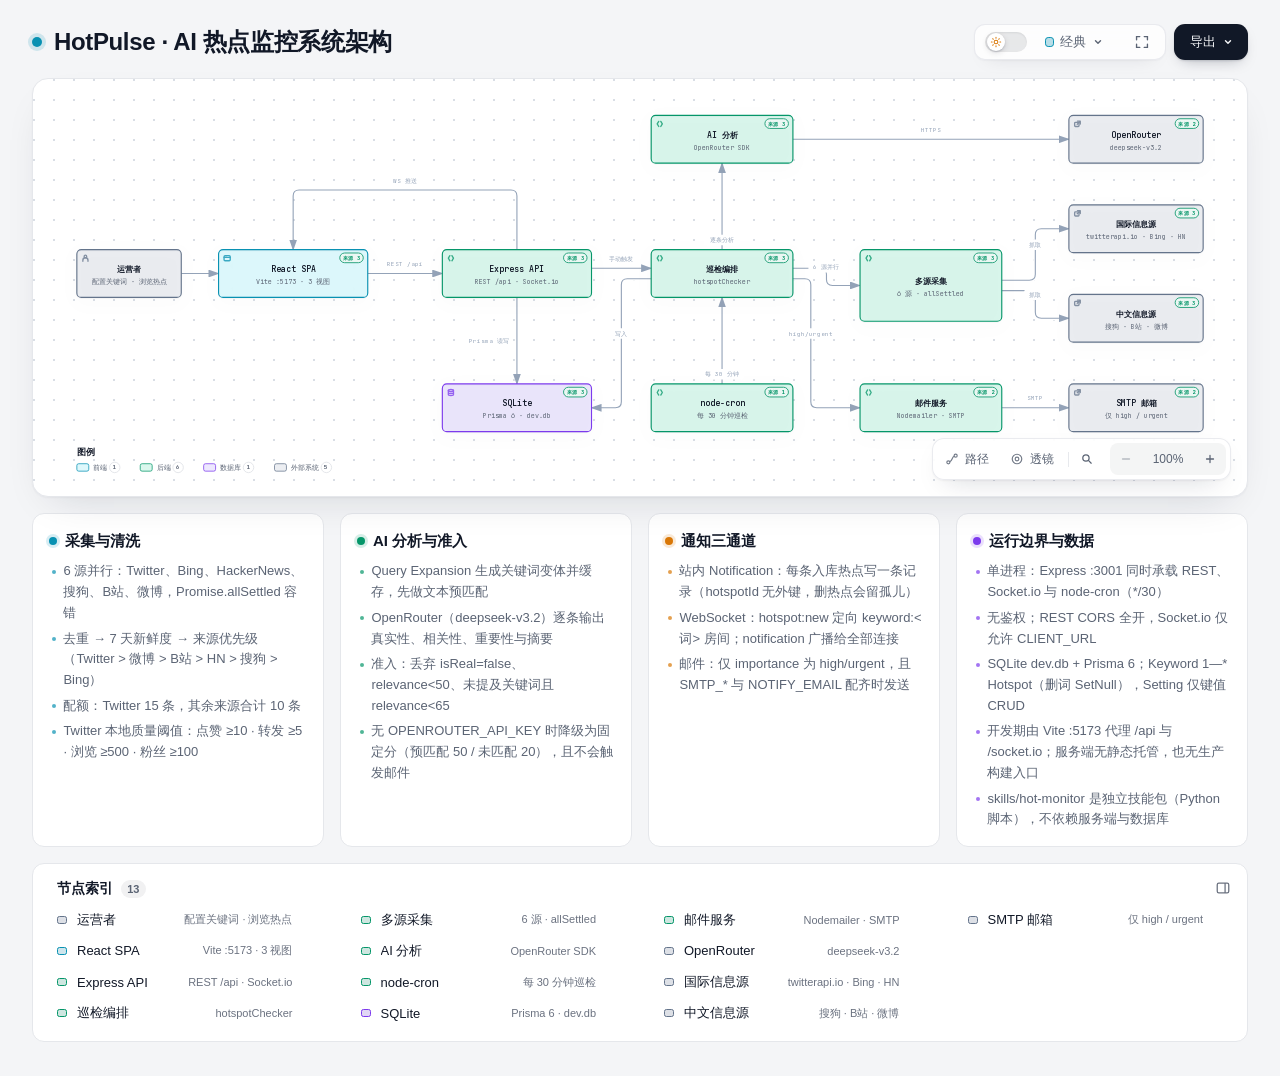
==== docs/architecture/hotpulse-architecture.html @ 5088b716 "docs: 添加 HotPulse 项目架构文档及相关资源" ====
<!DOCTYPE html>
<html lang="zh-CN" data-theme="dark" data-preset="classic">
<head>
  <meta charset="UTF-8">
  <meta name="viewport" content="width=device-width, initial-scale=1.0">
  <meta name="generator" content="archify 3.0.1">
  <meta name="archify-reader-contract" content="declared-wide-v1">
  <title>HotPulse · AI 热点监控系统架构</title>
  <script>
    // Resolve the theme before first paint so light-preference users don't
    // see a dark flash. The toolbar script below re-applies with UI state.
    (function () {
      try {
        var theme = null;
        try {
          var param = new URLSearchParams(window.location.search).get('theme');
          if (param === 'light' || param === 'dark') theme = param;
          if (new URLSearchParams(window.location.search).get('embed') === '1') {
            document.documentElement.setAttribute('data-embed', 'true');
          }
          if (new URLSearchParams(window.location.search).get('present') === '1') {
            document.documentElement.setAttribute('data-present', 'true');
          }
        } catch (_) {}
        if (!theme) {
          try { theme = localStorage.getItem('archify-theme'); } catch (_) {}
        }
        if (theme !== 'light' && theme !== 'dark') {
          theme = window.matchMedia('(prefers-color-scheme: light)').matches ? 'light' : 'dark';
        }
        document.documentElement.setAttribute('data-theme', theme);
      } catch (_) {}
    })();
  </script>
  <style id="archify-fonts">
/*
JetBrains Mono variable WOFF2 subsets from Google Fonts service revision v24.
These fixed bytes are shared by the viewer and its SVG/raster exports.
No local() source: an installed copy must not override the bundled font.
Uncovered characters (including CJK) still use the system fallback stack.
Upstream: https://github.com/JetBrains/JetBrainsMono

cyrillic-ext    1664 bytes  sha256 9343de2ca5d9549f792e7962375af8efb0f320c7643bfd36c884b5a30e5c396f
cyrillic        8892 bytes  sha256 4995a9a43ac659ec32fcd8b463755cd6a07b31a6e6b3894a6a153b661cf490e2
greek           6800 bytes  sha256 49c3da6c9a2b279b0f1f860f5cfb1f5dc38d88a5c7be9c9b1837bbc4e3db6111
vietnamese      5872 bytes  sha256 d44eb1936043a56038eb02dd70b243f379bef65783f94ec12f277550720411f1
latin-ext      11596 bytes  sha256 9c38cb2d0d2d93c1ee6e21fa78db76f13ea7e15e15cc64214c7ca89b6aaa35c4
latin          31340 bytes  sha256 2c32b9b3ee358c119e210f6f5195f9bd34894d78a785ff2e95d60e718e400af4

Copyright 2020 The JetBrains Mono Project Authors (https://github.com/JetBrains/JetBrainsMono)

This Font Software is licensed under the SIL Open Font License, Version 1.1.
This license is copied below, and is also available with a FAQ at:
https://openfontlicense.org


-----------------------------------------------------------
SIL OPEN FONT LICENSE Version 1.1 - 26 February 2007
-----------------------------------------------------------

PREAMBLE
The goals of the Open Font License (OFL) are to stimulate worldwide
development of collaborative font projects, to support the font creation
efforts of academic and linguistic communities, and to provide a free and
open framework in which fonts may be shared and improved in partnership
with others.

The OFL allows the licensed fonts to be used, studied, modified and
redistributed freely as long as they are not sold by themselves. The
fonts, including any derivative works, can be bundled, embedded,
redistributed and/or sold with any software provided that any reserved
names are not used by derivative works. The fonts and derivatives,
however, cannot be released under any other type of license. The
requirement for fonts to remain under this license does not apply
to any document created using the fonts or their derivatives.

DEFINITIONS
"Font Software" refers to the set of files released by the Copyright
Holder(s) under this license and clearly marked as such. This may
include source files, build scripts and documentation.

"Reserved Font Name" refers to any names specified as such after the
copyright statement(s).

"Original Version" refers to the collection of Font Software components as
distributed by the Copyright Holder(s).

"Modified Version" refers to any derivative made by adding to, deleting,
or substituting -- in part or in whole -- any of the components of the
Original Version, by changing formats or by porting the Font Software to a
new environment.

"Author" refers to any designer, engineer, programmer, technical
writer or other person who contributed to the Font Software.

PERMISSION & CONDITIONS
Permission is hereby granted, free of charge, to any person obtaining
a copy of the Font Software, to use, study, copy, merge, embed, modify,
redistribute, and sell modified and unmodified copies of the Font
Software, subject to the following conditions:

1) Neither the Font Software nor any of its individual components,
in Original or Modified Versions, may be sold by itself.

2) Original or Modified Versions of the Font Software may be bundled,
redistributed and/or sold with any software, provided that each copy
contains the above copyright notice and this license. These can be
included either as stand-alone text files, human-readable headers or
in the appropriate machine-readable metadata fields within text or
binary files as long as those fields can be easily viewed by the user.

3) No Modified Version of the Font Software may use the Reserved Font
Name(s) unless explicit written permission is granted by the corresponding
Copyright Holder. This restriction only applies to the primary font name as
presented to the users.

4) The name(s) of the Copyright Holder(s) or the Author(s) of the Font
Software shall not be used to promote, endorse or advertise any
Modified Version, except to acknowledge the contribution(s) of the
Copyright Holder(s) and the Author(s) or with their explicit written
permission.

5) The Font Software, modified or unmodified, in part or in whole,
must be distributed entirely under this license, and must not be
distributed under any other license. The requirement for fonts to
remain under this license does not apply to any document created
using the Font Software.

TERMINATION
This license becomes null and void if any of the above conditions are
not met.

DISCLAIMER
THE FONT SOFTWARE IS PROVIDED "AS IS", WITHOUT WARRANTY OF ANY KIND,
EXPRESS OR IMPLIED, INCLUDING BUT NOT LIMITED TO ANY WARRANTIES OF
MERCHANTABILITY, FITNESS FOR A PARTICULAR PURPOSE AND NONINFRINGEMENT
OF COPYRIGHT, PATENT, TRADEMARK, OR OTHER RIGHT. IN NO EVENT SHALL THE
COPYRIGHT HOLDER BE LIABLE FOR ANY CLAIM, DAMAGES OR OTHER LIABILITY,
INCLUDING ANY GENERAL, SPECIAL, INDIRECT, INCIDENTAL, OR CONSEQUENTIAL
DAMAGES, WHETHER IN AN ACTION OF CONTRACT, TORT OR OTHERWISE, ARISING
FROM, OUT OF THE USE OR INABILITY TO USE THE FONT SOFTWARE OR FROM
OTHER DEALINGS IN THE FONT SOFTWARE.
*/
    /* cyrillic-ext */
    @font-face { font-family: 'JetBrains Mono'; font-style: normal; font-weight: 400 800; font-display: swap;
      src: url([data-uri]) format('woff2');
      unicode-range: U+0460-052F, U+1C80-1C8A, U+20B4, U+2DE0-2DFF, U+A640-A69F, U+FE2E-FE2F; }
    /* cyrillic */
    @font-face { font-family: 'JetBrains Mono'; font-style: normal; font-weight: 400 800; font-display: swap;
      src: url([data-uri]) format('woff2');
      unicode-range: U+0301, U+0400-045F, U+0490-0491, U+04B0-04B1, U+2116; }
    /* greek */
    @font-face { font-family: 'JetBrains Mono'; font-style: normal; font-weight: 400 800; font-display: swap;
      src: url([data-uri]) format('woff2');
      unicode-range: U+0370-0377, U+037A-037F, U+0384-038A, U+038C, U+038E-03A1, U+03A3-03FF; }
    /* vietnamese */
    @font-face { font-family: 'JetBrains Mono'; font-style: normal; font-weight: 400 800; font-display: swap;
      src: url([data-uri]) format('woff2');
      unicode-range: U+0102-0103, U+0110-0111, U+0128-0129, U+0168-0169, U+01A0-01A1, U+01AF-01B0, U+0300-0301, U+0303-0304, U+0308-0309, U+0323, U+0329, U+1EA0-1EF9, U+20AB; }
    /* latin-ext */
    @font-face { font-family: 'JetBrains Mono'; font-style: normal; font-weight: 400 800; font-display: swap;
      src: url([data-uri]) format('woff2');
      unicode-range: U+0100-02BA, U+02BD-02C5, U+02C7-02CC, U+02CE-02D7, U+02DD-02FF, U+0304, U+0308, U+0329, U+1D00-1DBF, U+1E00-1E9F, U+1EF2-1EFF, U+2020, U+20A0-20AB, U+20AD-20C0, U+2113, U+2C60-2C7F, U+A720-A7FF; }
    /* latin */
    @font-face { font-family: 'JetBrains Mono'; font-style: normal; font-weight: 400 800; font-display: swap;
      src: url([data-uri]) format('woff2');
      unicode-range: U+0000-00FF, U+0131, U+0152-0153, U+02BB-02BC, U+02C6, U+02DA, U+02DC, U+0304, U+0308, U+0329, U+2000-206F, U+20AC, U+2122, U+2191, U+2193, U+2212, U+2215, U+FEFF, U+FFFD; }
  </style>
  <style>
    /* ==========================================================
       THEME VARIABLES — switch by toggling [data-theme] on <html>
       ========================================================== */
    :root,
    [data-theme="dark"] {
      --bg: #020617;
      --grid: #1e293b;
      --canvas-dot: rgba(148, 163, 184, 0.16);
      --text: #ffffff;
      --text-muted: #94a3b8;
      --text-dim: #475569;
      /* UI chrome and menu hints need more contrast than SVG .t-dim accents */
      --text-faint: #7d8da1;

      --panel: rgba(15, 23, 42, 0.5);
      --panel-border: #1e293b;
      --lane-fill: rgba(15, 23, 42, 0.22);
      --lane-stroke: #334155;

      --arrow: #64748b;
      --arrow-emphasis: #34d399;

      /* Opaque mask color used behind semi-transparent component fills
         so the arrows drawn underneath are properly hidden. */
      --mask: #0f172a;

      --frontend-fill:    rgba(8, 51, 68, 0.4);
      --frontend-stroke:  #22d3ee;
      --backend-fill:     rgba(6, 78, 59, 0.4);
      --backend-stroke:   #34d399;
      --database-fill:    rgba(76, 29, 149, 0.4);
      --database-stroke:  #a78bfa;
      --cloud-fill:       rgba(120, 53, 15, 0.3);
      --cloud-stroke:     #fbbf24;
      --security-fill:    rgba(136, 19, 55, 0.4);
      --security-stroke:  #fb7185;
      --messagebus-fill:  rgba(251, 146, 60, 0.3);
      --messagebus-stroke:#fb923c;
      --external-fill:    rgba(30, 41, 59, 0.5);
      --external-stroke:  #94a3b8;

      --toolbar-bg:       rgba(15, 23, 42, 0.8);
      --toolbar-border:   #334155;
      --toolbar-text:     #e2e8f0;
      --toolbar-hover:    rgba(15, 23, 42, 0.95);
      --toolbar-menu-bg:  #0f172a;
    }

    [data-theme="light"] {
      --bg: #f4f5f7;
      --grid: #e9edf2;
      --canvas-dot: #d9dee5;
      --text: #111827;
      --text-muted: #5b6474;
      --text-dim: #9aa3b2;
      --text-faint: #6b7280;

      --panel: #ffffff;
      --panel-border: #e5e7eb;
      --lane-fill: rgba(248, 250, 252, 0.65);
      --lane-stroke: #cbd5e1;

      --arrow: #94a3b8;
      --arrow-emphasis: #059669;

      --mask: #ffffff;

      --frontend-fill: rgba(34, 211, 238, 0.15);
      --frontend-stroke: #0891b2;
      --backend-fill: rgba(52, 211, 153, 0.18);
      --backend-stroke: #059669;
      --database-fill: rgba(167, 139, 250, 0.2);
      --database-stroke: #7c3aed;
      --cloud-fill: rgba(251, 191, 36, 0.18);
      --cloud-stroke: #d97706;
      --security-fill: rgba(251, 113, 133, 0.15);
      --security-stroke: #e11d48;
      --messagebus-fill: rgba(251, 146, 60, 0.15);
      --messagebus-stroke: #ea580c;
      --external-fill: rgba(148, 163, 184, 0.18);
      --external-stroke: #64748b;

      --toolbar-bg:       rgba(255, 255, 255, 0.92);
      --toolbar-border:   #cbd5e1;
      --toolbar-text:     #334155;
      --toolbar-hover:    #ffffff;
      --toolbar-menu-bg:  #ffffff;
    }

    /* ==========================================================
       SIGNAL FLOW — an opt-in, motion-forward visual preset.
       The variables also target a standalone exported SVG, whose
       root carries data-preset and data-theme directly.
       ========================================================== */
    [data-preset="signal-flow"][data-theme="dark"] {
      --bg: #030711;
      --grid: #15233a;
      --panel: rgba(6, 14, 28, 0.78);
      --panel-border: #1d3350;
      --lane-fill: rgba(9, 22, 40, 0.5);
      --lane-stroke: #2c4564;
      --text: #f5fbff;
      --text-muted: #9eb0c7;
      --text-dim: #52667f;
      --text-faint: #7890ad;
      --mask: #07101e;
      --frontend-fill: rgba(6, 182, 212, 0.14);
      --frontend-stroke: #67e8f9;
      --backend-fill: rgba(16, 185, 129, 0.14);
      --backend-stroke: #5eead4;
      --database-fill: rgba(139, 92, 246, 0.16);
      --database-stroke: #c4b5fd;
      --cloud-fill: rgba(245, 158, 11, 0.13);
      --cloud-stroke: #fcd34d;
      --security-fill: rgba(244, 63, 94, 0.13);
      --security-stroke: #fda4af;
      --messagebus-fill: rgba(249, 115, 22, 0.13);
      --messagebus-stroke: #fdba74;
      --external-fill: rgba(71, 85, 105, 0.24);
      --external-stroke: #a5b4c7;
      --arrow: #7890ad;
      --arrow-emphasis: #2dd4bf;
      --toolbar-bg: rgba(7, 16, 30, 0.86);
      --toolbar-border: #29415f;
      --toolbar-menu-bg: #07101e;
    }

    [data-preset="signal-flow"][data-theme="light"] {
      --bg: #f4f9fc;
      --grid: #d4e5ee;
      --panel: rgba(255, 255, 255, 0.82);
      --panel-border: #bfd5e2;
      --lane-fill: rgba(232, 243, 248, 0.62);
      --lane-stroke: #a9c5d5;
      --text: #102638;
      --text-muted: #587287;
      --text-dim: #8aa2b4;
      --text-faint: #668397;
      --mask: #ffffff;
      --frontend-fill: rgba(6, 182, 212, 0.09);
      --frontend-stroke: #0789a1;
      --backend-fill: rgba(5, 150, 105, 0.09);
      --backend-stroke: #087f69;
      --database-fill: rgba(124, 58, 237, 0.09);
      --database-stroke: #7254c7;
      --cloud-fill: rgba(217, 119, 6, 0.08);
      --cloud-stroke: #b9670b;
      --security-fill: rgba(225, 29, 72, 0.08);
      --security-stroke: #c53a59;
      --messagebus-fill: rgba(234, 88, 12, 0.08);
      --messagebus-stroke: #c65f27;
      --external-fill: rgba(100, 116, 139, 0.1);
      --external-stroke: #607a8c;
      --arrow: #7b97aa;
      --arrow-emphasis: #0d9488;
    }

    /* ==========================================================
       BLUEPRINT — a review-first drafting preset for deployment,
       infrastructure, and technical design documentation. It keeps
       the same semantic palette and geometry while trading glow for
       precise grid contrast, squared materials, and drafting marks.
       ========================================================== */
    [data-preset="blueprint"][data-theme="dark"] {
      --bg: #06131f;
      --grid: #17425a;
      --panel: rgba(7, 27, 43, 0.9);
      --panel-border: #27627f;
      --lane-fill: rgba(10, 43, 66, 0.36);
      --lane-stroke: #34799a;
      --text: #e3f6ff;
      --text-muted: #91b8ca;
      --text-dim: #557e92;
      --text-faint: #739caf;
      --mask: #0a2031;
      --frontend-fill: rgba(26, 157, 193, 0.14);
      --frontend-stroke: #66d9ef;
      --backend-fill: rgba(31, 155, 124, 0.13);
      --backend-stroke: #69dfbd;
      --database-fill: rgba(120, 105, 196, 0.14);
      --database-stroke: #b4a8ff;
      --cloud-fill: rgba(197, 145, 43, 0.13);
      --cloud-stroke: #ffd166;
      --security-fill: rgba(199, 76, 104, 0.13);
      --security-stroke: #ff8da1;
      --messagebus-fill: rgba(207, 112, 49, 0.13);
      --messagebus-stroke: #ffad66;
      --external-fill: rgba(84, 119, 139, 0.18);
      --external-stroke: #a7cad9;
      --arrow: #78a3b7;
      --arrow-emphasis: #64dfc1;
      --toolbar-bg: rgba(7, 28, 45, 0.92);
      --toolbar-border: #34799a;
      --toolbar-text: #d8f3ff;
      --toolbar-hover: rgba(18, 58, 83, 0.95);
      --toolbar-menu-bg: #0a2031;
    }

    [data-preset="blueprint"][data-theme="light"] {
      --bg: #edf7fa;
      --grid: #b5d5e1;
      --panel: rgba(249, 253, 255, 0.94);
      --panel-border: #78aabd;
      --lane-fill: rgba(210, 232, 240, 0.42);
      --lane-stroke: #83b2c4;
      --text: #123344;
      --text-muted: #4e7486;
      --text-dim: #86a6b4;
      --text-faint: #668c9d;
      --mask: #f9fdff;
      --frontend-fill: rgba(8, 145, 178, 0.08);
      --frontend-stroke: #087f9c;
      --backend-fill: rgba(5, 128, 101, 0.08);
      --backend-stroke: #08755f;
      --database-fill: rgba(100, 75, 180, 0.08);
      --database-stroke: #6757a8;
      --cloud-fill: rgba(181, 120, 15, 0.08);
      --cloud-stroke: #a86609;
      --security-fill: rgba(190, 48, 80, 0.07);
      --security-stroke: #b32f50;
      --messagebus-fill: rgba(196, 81, 22, 0.07);
      --messagebus-stroke: #b65120;
      --external-fill: rgba(79, 112, 128, 0.08);
      --external-stroke: #506f7e;
      --arrow: #6d93a5;
      --arrow-emphasis: #087f69;
      --toolbar-bg: rgba(247, 252, 254, 0.94);
      --toolbar-border: #8ab5c5;
      --toolbar-text: #294f61;
      --toolbar-hover: #ffffff;
      --toolbar-menu-bg: #f9fdff;
    }

    /* ==========================================================
       EDITORIAL — a warm, publication-minded preset for design
       reviews, launch notes, and documentation. The diagram keeps
       the same semantic palette and exact geometry, but trades
       software chrome for paper, ink, ruled structure, and one
       restrained vermilion accent.
       ========================================================== */
    [data-preset="editorial"][data-theme="dark"] {
      --bg: #181611;
      --grid: #39342a;
      --panel: rgba(35, 31, 24, 0.96);
      --panel-border: #625a4a;
      --lane-fill: rgba(52, 46, 35, 0.46);
      --lane-stroke: #726957;
      --text: #f4eddf;
      --text-muted: #b9ae9b;
      --text-dim: #776e60;
      --text-faint: #9d917e;
      --mask: #231f18;
      --frontend-fill: rgba(43, 133, 142, 0.16);
      --frontend-stroke: #7fc6c7;
      --backend-fill: rgba(63, 132, 92, 0.16);
      --backend-stroke: #8fc29e;
      --database-fill: rgba(117, 91, 141, 0.17);
      --database-stroke: #c0a4d0;
      --cloud-fill: rgba(170, 119, 49, 0.16);
      --cloud-stroke: #d8ad68;
      --security-fill: rgba(157, 69, 65, 0.17);
      --security-stroke: #df9085;
      --messagebus-fill: rgba(174, 79, 42, 0.16);
      --messagebus-stroke: #df946f;
      --external-fill: rgba(126, 115, 96, 0.18);
      --external-stroke: #b8ad99;
      --arrow: #948978;
      --arrow-emphasis: #dd6b3d;
      --toolbar-bg: rgba(35, 31, 24, 0.92);
      --toolbar-border: #625a4a;
      --toolbar-text: #eee5d5;
      --toolbar-hover: #302a20;
      --toolbar-menu-bg: #231f18;
    }

    [data-preset="editorial"][data-theme="light"] {
      --bg: #f2eee5;
      --grid: #d8d0c2;
      --panel: rgba(251, 248, 241, 0.97);
      --panel-border: #c4b9a6;
      --lane-fill: rgba(229, 221, 207, 0.42);
      --lane-stroke: #b8aa94;
      --text: #242018;
      --text-muted: #6f6658;
      --text-dim: #a09788;
      --text-faint: #817767;
      --mask: #fbf8f1;
      --frontend-fill: rgba(31, 117, 126, 0.09);
      --frontend-stroke: #287e84;
      --backend-fill: rgba(42, 119, 75, 0.09);
      --backend-stroke: #397b53;
      --database-fill: rgba(105, 75, 130, 0.09);
      --database-stroke: #765d86;
      --cloud-fill: rgba(157, 103, 31, 0.1);
      --cloud-stroke: #9a671f;
      --security-fill: rgba(153, 58, 52, 0.09);
      --security-stroke: #9e463f;
      --messagebus-fill: rgba(182, 70, 27, 0.09);
      --messagebus-stroke: #ad4b25;
      --external-fill: rgba(101, 91, 75, 0.09);
      --external-stroke: #746b5e;
      --arrow: #8a806f;
      --arrow-emphasis: #bb4c23;
      --toolbar-bg: rgba(251, 248, 241, 0.94);
      --toolbar-border: #c4b9a6;
      --toolbar-text: #40392f;
      --toolbar-hover: #fffdf8;
      --toolbar-menu-bg: #fbf8f1;
    }

    * { margin: 0; padding: 0; box-sizing: border-box; }

    body {
      --archify-page-top: 2rem;
      font-family: -apple-system, BlinkMacSystemFont, 'Segoe UI', 'PingFang SC', 'Hiragino Sans GB', 'Microsoft YaHei', 'Noto Sans CJK SC', 'Noto Sans', Roboto, 'Helvetica Neue', Arial, sans-serif;
      -webkit-font-smoothing: antialiased;
      background: var(--bg);
      min-height: 100vh;
      padding: var(--archify-page-top) 2rem 2rem;
      color: var(--text);
      /* Theme surfaces change together; animating the page background leaves it
         visibly out of sync with the SVG and panel for the first 200ms. */
    }

    html[data-preset="signal-flow"] body {
      background-image:
        radial-gradient(circle at 18% -8%, rgba(34, 211, 238, 0.14), transparent 34rem),
        radial-gradient(circle at 92% 18%, rgba(139, 92, 246, 0.12), transparent 30rem);
      background-attachment: fixed;
    }
    html[data-preset="signal-flow"][data-theme="light"] body {
      background-image:
        radial-gradient(circle at 18% -8%, rgba(6, 182, 212, 0.12), transparent 34rem),
        radial-gradient(circle at 92% 18%, rgba(139, 92, 246, 0.08), transparent 30rem);
    }
    html[data-preset="blueprint"] body {
      background-image:
        linear-gradient(var(--grid) 1px, transparent 1px),
        linear-gradient(90deg, var(--grid) 1px, transparent 1px);
      background-size: 32px 32px;
      background-position: -1px -1px;
      background-attachment: fixed;
    }
    html[data-preset="editorial"] body {
      background-image:
        linear-gradient(90deg, transparent 0, transparent 5.4rem, color-mix(in srgb, var(--security-stroke) 18%, transparent) 5.4rem, color-mix(in srgb, var(--security-stroke) 18%, transparent) calc(5.4rem + 1px), transparent calc(5.4rem + 1px)),
        repeating-linear-gradient(0deg, transparent 0, transparent 31px, color-mix(in srgb, var(--grid) 36%, transparent) 31px, color-mix(in srgb, var(--grid) 36%, transparent) 32px);
      background-attachment: fixed;
    }

    /* Gallery/embed mode keeps the generated artifact as the source of truth
       while presenting only its diagram surface inside a proof card. */
    html[data-embed="true"] body {
      min-height: 0;
      padding: 0;
      overflow: hidden;
      background: var(--bg);
      background-image: none;
    }
    html[data-embed="true"] .toolbar,
    html[data-embed="true"] .header,
    html[data-embed="true"] .cards,
    html[data-embed="true"] .diagram-nav,
    html[data-embed="true"] .overview-map,
    html[data-embed="true"] .focus-chip,
    html[data-embed="true"] .route-probe,
    html[data-embed="true"] .semantic-lens,
    html[data-embed="true"] .diagram-guide,
    html[data-embed="true"] .node-finder,
    html[data-embed="true"] .node-outline { display: none !important; }
    html[data-embed="true"] .container { max-width: none; }
    html[data-embed="true"] .diagram-container {
      padding: 0.5rem;
      border: 0;
      border-radius: 0;
      box-shadow: none;
    }
    html[data-embed="true"] .diagram-container svg { min-width: 0; }

    /* Presentation Stage is a viewer-only layer: it gives the live diagram
       the viewport while keeping guided views, theme, focus, and exports real.
       Embed mode wins when both query parameters are present. */
    html[data-present="true"]:not([data-embed="true"]) body {
      --archify-page-top: 1rem;
      height: 100dvh;
      min-height: 0;
      padding: 1rem;
      overflow: hidden;
    }
    html[data-present="true"]:not([data-embed="true"]) .container {
      display: flex;
      flex-direction: column;
      gap: 0.75rem;
      width: 100%;
      max-width: none;
      height: calc(100dvh - 2rem);
    }
    html[data-present="true"]:not([data-embed="true"]) .header {
      flex: none;
      min-width: 0;
      margin: 0;
      padding-right: 23rem;
    }
    html[data-present="true"]:not([data-embed="true"]) .header-row { margin-bottom: 0.25rem; }
    html[data-present="true"]:not([data-embed="true"]) .subtitle {
      overflow: hidden;
      text-overflow: ellipsis;
      white-space: nowrap;
    }

    html[data-present="true"]:not([data-embed="true"]) .diagram-container {
      display: flex;
      flex: 1 1 auto;
      align-items: center;
      justify-content: center;
      min-height: 0;
      padding: 0.75rem;
      padding-bottom: calc(0.75rem + var(--archify-nav-reserve));
    }
    html[data-present="true"]:not([data-embed="true"]) .diagram-container > svg {
      flex: 1 1 auto;
      height: 100%;
      min-height: 0;
      width: 100%;
      min-width: 0;
    }
    html[data-present="true"]:not([data-embed="true"]) .cards { display: none; }
    html[data-present="true"]:not([data-embed="true"]) #btn-present {
      border-color: var(--frontend-stroke);
      color: var(--frontend-stroke);
    }

    /* The reader owns only the outer scale. Wide diagrams and measured tall workflows keep one authored
       SVG/viewBox while the runtime chooses a desktop width from the actual
       vertical budget. This avoids device-specific files and breakpoint
       jumps between a laptop and a tall monitor. */
    .container {
      width: 100%;
      max-width: var(--archify-reader-width, 1440px);
      margin: 0 auto;
    }
    html[data-reader-narrow="true"]:not([data-present="true"]) .diagram-container > svg {
      min-width: 0;
      max-width: var(--archify-diagram-max-width);
      margin-inline: auto;
    }
    @media (min-width: 768px) and (max-height: 920px) {
      .header { margin-bottom: 1rem; }
      .diagram-container { padding: 1rem; }
      .cards { margin-top: 1rem; }
      .card { padding: 1rem; }
    }

    .header { margin-bottom: 1.5rem; padding-right: 29.5rem; }

    html[data-preset="signal-flow"] .header,
    html[data-preset="blueprint"] .header,
    html[data-preset="editorial"] .header { padding-right: 29.5rem; }

    .header-row {
      display: flex;
      align-items: center;
      gap: 0.75rem;
      min-height: 2.75rem;
      margin-bottom: 0.25rem;
    }

    .pulse-dot {
      flex: none;
      width: 10px;
      height: 10px;
      background: var(--frontend-stroke);
      border-radius: 50%;
      box-shadow: 0 0 0 4px color-mix(in srgb, var(--frontend-stroke) 16%, transparent);
      animation: none;
    }

    html[data-motion-capable="true"] .pulse-dot { animation: pulse 2s infinite; }

    @keyframes pulse {
      0%, 100% { opacity: 1; }
      50% { opacity: 0.5; }
    }

    h1 {
      font-size: 1.5rem;
      font-weight: 650;
      line-height: 1.25;
      letter-spacing: -0.015em;
    }

    .subtitle {
      color: var(--text-muted);
      font-size: 0.875rem;
      line-height: 1.55;
      margin-left: 1.375rem;
    }

    html[data-preset="signal-flow"] .header-row::after {
      content: attr(data-preset-badge-signal-flow);
      flex: none;
      margin-left: 0.25rem;
      color: var(--frontend-stroke);
      border: 1px solid var(--frontend-stroke);
      border-radius: 999px;
      padding: 0.28rem 0.6rem;
      font-size: 0.625rem;
      letter-spacing: 0.12em;
      opacity: 0.82;
      box-shadow: 0 0 20px rgba(34, 211, 238, 0.12);
      white-space: nowrap;
    }

    html[data-preset="blueprint"] .pulse-dot {
      width: 10px;
      height: 10px;
      border: 1px solid var(--frontend-stroke);
      border-radius: 1px;
      background: transparent;
      box-shadow: inset 0 0 0 2px var(--bg);
      transform: rotate(45deg);
      animation: none;
    }
    html[data-preset="blueprint"] .header-row::after {
      content: attr(data-preset-badge-blueprint);
      flex: none;
      margin-left: 0.25rem;
      padding: 0.28rem 0.55rem;
      border-top: 1px solid var(--frontend-stroke);
      border-bottom: 1px solid var(--frontend-stroke);
      color: var(--frontend-stroke);
      font-size: 0.5625rem;
      font-weight: 700;
      letter-spacing: 0.14em;
      white-space: nowrap;
    }

    html[data-preset="editorial"] h1,
    html[data-preset="editorial"] .card h3 {
      font-family: Georgia, 'Times New Roman', 'Songti SC', STSong, serif;
      letter-spacing: -0.02em;
    }
    html[data-preset="editorial"] h1 { font-size: 1.72rem; font-weight: 600; }
    html[data-preset="editorial"] .pulse-dot {
      width: 9px;
      height: 9px;
      border: 1px solid var(--arrow-emphasis);
      border-radius: 0;
      background: var(--arrow-emphasis);
      box-shadow: 0 0 0 3px color-mix(in srgb, var(--arrow-emphasis) 14%, transparent);
      transform: rotate(45deg);
      animation: none;
    }
    html[data-preset="editorial"] .header-row::after {
      content: attr(data-preset-badge-editorial);
      flex: none;
      margin-left: 0.25rem;
      padding: 0.32rem 0 0.24rem;
      border-bottom: 2px solid var(--arrow-emphasis);
      color: var(--arrow-emphasis);
      font-family: Georgia, 'Times New Roman', serif;
      font-size: 0.625rem;
      font-style: italic;
      font-weight: 600;
      letter-spacing: 0.08em;
      white-space: nowrap;
    }

    .diagram-container {
      --archify-nav-reserve: 0px;
      background: var(--panel);
      border-radius: 1rem;
      border: 1px solid var(--panel-border);
      box-shadow: 0 1px 2px rgba(15, 23, 42, 0.04), 0 16px 40px -20px rgba(15, 23, 42, 0.18);
      padding: 1.5rem;
      padding-bottom: calc(1.5rem + var(--archify-nav-reserve));
      overflow: hidden;
      position: relative;
    }

    html[data-preset="signal-flow"] .diagram-container {
      position: relative;
      overflow: hidden;
      background: linear-gradient(180deg, rgba(8, 20, 38, 0.82), rgba(3, 8, 18, 0.94));
      box-shadow: inset 0 1px 0 rgba(255, 255, 255, 0.04), 0 28px 80px rgba(0, 0, 0, 0.34);
    }
    html[data-preset="signal-flow"][data-theme="light"] .diagram-container {
      background: linear-gradient(180deg, rgba(255, 255, 255, 0.9), rgba(237, 246, 250, 0.94));
      box-shadow: inset 0 1px 0 rgba(255, 255, 255, 0.72), 0 24px 60px rgba(45, 78, 99, 0.12);
    }
    html[data-preset="blueprint"] .diagram-container {
      border-color: var(--panel-border);
      border-radius: 0.35rem;
      background: var(--panel);
      box-shadow:
        inset 0 0 0 1px color-mix(in srgb, var(--panel-border) 34%, transparent),
        0 18px 48px rgba(0, 0, 0, 0.16);
    }
    html[data-preset="blueprint"] .diagram-container::after {
      content: "";
      position: absolute;
      z-index: 10;
      inset: 0.7rem;
      pointer-events: none;
      background:
        linear-gradient(var(--frontend-stroke), var(--frontend-stroke)) left top / 1.35rem 1px no-repeat,
        linear-gradient(var(--frontend-stroke), var(--frontend-stroke)) left top / 1px 1.35rem no-repeat,
        linear-gradient(var(--frontend-stroke), var(--frontend-stroke)) right top / 1.35rem 1px no-repeat,
        linear-gradient(var(--frontend-stroke), var(--frontend-stroke)) right top / 1px 1.35rem no-repeat,
        linear-gradient(var(--frontend-stroke), var(--frontend-stroke)) left bottom / 1.35rem 1px no-repeat,
        linear-gradient(var(--frontend-stroke), var(--frontend-stroke)) left bottom / 1px 1.35rem no-repeat,
        linear-gradient(var(--frontend-stroke), var(--frontend-stroke)) right bottom / 1.35rem 1px no-repeat,
        linear-gradient(var(--frontend-stroke), var(--frontend-stroke)) right bottom / 1px 1.35rem no-repeat;
      opacity: 0.58;
    }
    html[data-preset="editorial"] .diagram-container {
      overflow: hidden;
      border-color: var(--panel-border);
      border-radius: 0.38rem;
      background:
        linear-gradient(90deg, color-mix(in srgb, var(--security-fill) 58%, transparent), transparent 12%),
        var(--panel);
      box-shadow:
        0 1px 0 color-mix(in srgb, var(--text) 6%, transparent),
        0 18px 48px color-mix(in srgb, #000 19%, transparent);
    }
    html[data-preset="editorial"] .diagram-container::after {
      position: absolute;
      z-index: 10;
      top: 0.72rem;
      right: 1.25rem;
      padding: 0.2rem 0.52rem;
      border: 1px solid var(--panel-border);
      background: var(--panel);
      color: var(--arrow-emphasis);
      content: attr(data-preset-badge-editorial-plate);
      font-family: Georgia, 'Times New Roman', serif;
      font-size: 0.52rem;
      font-style: italic;
      font-weight: 600;
      letter-spacing: 0.09em;
      pointer-events: none;
    }
    html[data-embed="true"][data-preset="editorial"] .diagram-container::after { display: none; }
    html[data-motion-capable="true"][data-preset="signal-flow"][data-ambient-motion="running"] .diagram-container::before {
      content: "";
      position: absolute;
      inset: 0;
      pointer-events: none;
      background: linear-gradient(115deg, transparent 28%, rgba(103, 232, 249, 0.035) 48%, transparent 68%);
      transform: translateX(-70%);
      animation: archify-signal-scan 4.8s ease-in-out 1 both;
    }

    /* Motion Governor gives the reader a real static state and gives the
       strongest semantic action the only motion budget. Atmosphere resets to
       its authored base instead of freezing mid-cycle. Static artifacts never
       start a decorative pulse or scan. */
    html:not([data-motion-capable="true"]) svg[data-animation="trace"] [data-animate] {
      animation: none !important;
    }
    html:not([data-motion-capable="true"]) svg[data-animation="trace"] [data-graph-role="automatic-crossover"]:has(> [data-animate="edge"]) > [data-graph-role="automatic-crossover-underlay"] {
      animation: none !important;
    }
    html[data-motion="still"] .pulse-dot,
    html[data-motion="still"] .diagram-container::before,
    html[data-motion="still"] svg[data-animation="trace"] [data-animate],
    html[data-motion-owner] .pulse-dot,
    html[data-motion-owner] .diagram-container::before,
    html[data-motion-owner] svg[data-animation="trace"] [data-animate],
    html[data-embed="true"] .pulse-dot,
    html[data-embed="true"] .diagram-container::before,
    html[data-share-playback="true"] .pulse-dot,
    html[data-share-playback="true"] .diagram-container::before,
    html[data-document-hidden="true"] .pulse-dot,
    html[data-document-hidden="true"] .diagram-container::before,
    html[data-document-hidden="true"] svg[data-animation="trace"] [data-animate],
    html[data-motion="still"] svg[data-animation="trace"] [data-graph-role="automatic-crossover"]:has(> [data-animate="edge"]) > [data-graph-role="automatic-crossover-underlay"],
    html[data-motion-owner] svg[data-animation="trace"] [data-graph-role="automatic-crossover"]:has(> [data-animate="edge"]) > [data-graph-role="automatic-crossover-underlay"],
    html[data-embed="true"] svg[data-animation="trace"] [data-graph-role="automatic-crossover"]:has(> [data-animate="edge"]) > [data-graph-role="automatic-crossover-underlay"],
    html[data-share-playback="true"] svg[data-animation="trace"] [data-graph-role="automatic-crossover"]:has(> [data-animate="edge"]) > [data-graph-role="automatic-crossover-underlay"],
    html[data-document-hidden="true"] svg[data-animation="trace"] [data-graph-role="automatic-crossover"]:has(> [data-animate="edge"]) > [data-graph-role="automatic-crossover-underlay"] {
      animation: none !important;
    }
    html[data-motion="still"] .diagram-container::before,
    html[data-motion-owner] .diagram-container::before,
    html[data-embed="true"] .diagram-container::before,
    html[data-share-playback="true"] .diagram-container::before {
      opacity: 0;
    }
    html[data-motion="still"] .intent-trace-flow,
    html[data-motion="still"] .route-probe-flow,
    html[data-motion="still"] .route-journey-flow,
    html[data-motion="still"] .semantic-lens-flow,
    html[data-motion="still"] .diagram-guide,
    html[data-motion="still"] .overview-map-live,
    html[data-document-hidden="true"] .intent-trace-flow,
    html[data-document-hidden="true"] .route-probe-flow,
    html[data-document-hidden="true"] .route-journey-flow,
    html[data-document-hidden="true"] .semantic-lens-flow,
    html[data-document-hidden="true"] .diagram-guide,
    html[data-document-hidden="true"] .overview-map-live {
      animation: none !important;
    }

    html[data-motion="still"] .intent-trace-flow,
    html[data-motion="still"] .route-probe-flow {
      stroke-dasharray: none;
      stroke-dashoffset: 0;
      opacity: 0.72;
    }
    html[data-motion="still"] .route-journey-overlay,
    html[data-document-hidden="true"] .route-journey-overlay { display: none !important; }
    html[data-motion="still"] .relationship-pulse-overlay { display: none !important; }

    html[data-motion="still"] svg [data-node-id],
    html[data-motion="still"] svg [data-edge-from],
    html[data-motion="still"] svg [data-detail],
    html[data-motion="still"] svg [data-detail-anchor],
    html[data-motion="still"] svg [data-legend-hit],
    html[data-motion="still"] svg {
      transition: none !important;
    }

    svg {
      font-family: 'JetBrains Mono', ui-monospace, SFMono-Regular, Menlo, Consolas, 'DejaVu Sans Mono', 'Liberation Mono', 'Noto Sans Mono CJK SC', 'PingFang SC', 'Hiragino Sans GB', 'Microsoft YaHei', monospace;
      width: 100%;
      min-width: min(900px, 100%);
      display: block;
      transform-origin: 0 0;
      transition: transform 0.18s ease;
    }

    .diagram-container.is-camera-moving svg {
      transition: transform 0.42s cubic-bezier(0.22, 1, 0.36, 1);
    }
    .diagram-container.is-camera-transaction svg { transition: none; }
    .diagram-container.is-pannable { cursor: grab; }
    .diagram-container.is-panning { cursor: grabbing; user-select: none; }
    .diagram-container.is-panning svg { transition: none; }

    .diagram-nav {
      position: absolute;
      right: 1rem;
      bottom: 1rem;
      z-index: 12;
      translate: 0 calc(-1 * var(--archify-dock-lift, 0px));
      display: inline-flex;
      align-items: center;
      max-width: calc(100% - 2rem);
      padding: 0.25rem;
      gap: 0.0625rem;
      overflow-x: auto;
      border: 1px solid color-mix(in srgb, var(--panel-border) 80%, transparent);
      border-radius: 0.75rem;
      background: color-mix(in srgb, var(--panel) 84%, transparent);
      box-shadow: 0 1px 2px rgba(15, 23, 42, 0.05), 0 10px 28px -14px rgba(15, 23, 42, 0.28);
      backdrop-filter: blur(14px) saturate(1.2);
      scrollbar-width: none;
    }
    .diagram-nav::-webkit-scrollbar { display: none; }
    .diagram-nav button,
    .focus-chip button {
      border: 0;
      background: transparent;
      color: var(--toolbar-text);
      font: inherit;
      cursor: pointer;
    }
    .diagram-nav button {
      min-width: 2rem;
      height: 2rem;
      padding: 0 0.4rem;
      border-radius: 0.5rem;
      color: var(--text-muted);
      font-size: 0.75rem;
      font-weight: 500;
      letter-spacing: 0;
      transition: background 0.15s, color 0.15s;
    }
    .diagram-nav button:hover,
    .diagram-nav button:focus-visible {
      color: var(--text);
      background: color-mix(in srgb, var(--text) 6%, transparent);
    }
    .diagram-nav button:hover,
    .diagram-nav button:focus-visible,
    .focus-chip button:hover,
    .focus-chip button:focus-visible { background: var(--toolbar-hover); }
    .diagram-nav button:focus-visible,
    .focus-chip button:focus-visible {
      outline: 2px solid var(--frontend-stroke);
      outline-offset: 1px;
    }
    .diagram-nav button:disabled { opacity: 0.38; cursor: default; }
    /* The Guide stays on the ? shortcut; Map only earns dock space once the
       reader has zoomed past the full diagram (or opened it from the keyboard). */
    .diagram-nav button[hidden] { display: none; }
    .diagram-container:not(.is-pannable) #btn-overview-map:not([data-radar-requested]):not(:focus) { display: none; }
    .diagram-nav button:disabled:hover { background: transparent; }
    .diagram-nav #btn-route-probe,
    .diagram-nav #btn-overview-map,
    .diagram-nav #btn-semantic-lens {
      min-width: auto;
      padding-inline: 0.6rem;
      color: var(--text-muted);
      font-weight: 500;
    }
    .diagram-nav #btn-node-finder,
    .diagram-nav [data-view="out"] {
      position: relative;
      margin-left: 0.375rem;
    }
    .diagram-nav #btn-node-finder::before,
    .diagram-nav [data-view="out"]::before {
      position: absolute;
      top: 0.55rem;
      bottom: 0.55rem;
      left: -0.19rem;
      width: 1px;
      background: color-mix(in srgb, var(--panel-border) 90%, transparent);
      content: "";
      pointer-events: none;
    }
    .diagram-nav-icon {
      display: block;
      width: 0.875rem;
      height: 0.875rem;
      margin: auto;
      background: currentColor;
      -webkit-mask-position: center;
      -webkit-mask-repeat: no-repeat;
      -webkit-mask-size: contain;
      mask-position: center;
      mask-repeat: no-repeat;
      mask-size: contain;
    }
    .diagram-nav-icon.find {
      -webkit-mask-image: url("data:image/svg+xml,%3Csvg xmlns='http://www.w3.org/2000/svg' viewBox='0 0 20 20'%3E%3Ccircle cx='8.5' cy='8.5' r='4.5' fill='none' stroke='black' stroke-width='1.8'/%3E%3Cpath d='m12 12 4 4' fill='none' stroke='black' stroke-width='1.8' stroke-linecap='round'/%3E%3C/svg%3E");
      mask-image: url("data:image/svg+xml,%3Csvg xmlns='http://www.w3.org/2000/svg' viewBox='0 0 20 20'%3E%3Ccircle cx='8.5' cy='8.5' r='4.5' fill='none' stroke='black' stroke-width='1.8'/%3E%3Cpath d='m12 12 4 4' fill='none' stroke='black' stroke-width='1.8' stroke-linecap='round'/%3E%3C/svg%3E");
    }
    .diagram-nav-icon.guide {
      -webkit-mask-image: url("data:image/svg+xml,%3Csvg xmlns='http://www.w3.org/2000/svg' viewBox='0 0 20 20'%3E%3Ccircle cx='10' cy='10' r='7' fill='none' stroke='black' stroke-width='1.7'/%3E%3Cpath d='M7.8 7.3a2.4 2.4 0 014.6.9c0 1.8-2.4 2-2.4 3.7M10 14.9h.01' fill='none' stroke='black' stroke-width='1.7' stroke-linecap='round'/%3E%3C/svg%3E");
      mask-image: url("data:image/svg+xml,%3Csvg xmlns='http://www.w3.org/2000/svg' viewBox='0 0 20 20'%3E%3Ccircle cx='10' cy='10' r='7' fill='none' stroke='black' stroke-width='1.7'/%3E%3Cpath d='M7.8 7.3a2.4 2.4 0 014.6.9c0 1.8-2.4 2-2.4 3.7M10 14.9h.01' fill='none' stroke='black' stroke-width='1.7' stroke-linecap='round'/%3E%3C/svg%3E");
    }
    .diagram-nav-icon.minus {
      -webkit-mask-image: url("data:image/svg+xml,%3Csvg xmlns='http://www.w3.org/2000/svg' viewBox='0 0 20 20'%3E%3Cpath d='M5 10h10' fill='none' stroke='black' stroke-width='1.8' stroke-linecap='round'/%3E%3C/svg%3E");
      mask-image: url("data:image/svg+xml,%3Csvg xmlns='http://www.w3.org/2000/svg' viewBox='0 0 20 20'%3E%3Cpath d='M5 10h10' fill='none' stroke='black' stroke-width='1.8' stroke-linecap='round'/%3E%3C/svg%3E");
    }
    .diagram-nav-icon.plus {
      -webkit-mask-image: url("data:image/svg+xml,%3Csvg xmlns='http://www.w3.org/2000/svg' viewBox='0 0 20 20'%3E%3Cpath d='M10 5v10M5 10h10' fill='none' stroke='black' stroke-width='1.8' stroke-linecap='round'/%3E%3C/svg%3E");
      mask-image: url("data:image/svg+xml,%3Csvg xmlns='http://www.w3.org/2000/svg' viewBox='0 0 20 20'%3E%3Cpath d='M10 5v10M5 10h10' fill='none' stroke='black' stroke-width='1.8' stroke-linecap='round'/%3E%3C/svg%3E");
    }
    .diagram-nav [data-view="reset"] {
      display: inline-flex;
      align-items: center;
      justify-content: center;
      gap: 0.2rem;
      min-width: 3.1rem;
      padding-inline: 0.35rem;
    }
    .diagram-nav [data-view="reset"][data-detail-visible] {
      min-width: 3.8rem;
    }
    .diagram-nav-detail {
      color: color-mix(in srgb, var(--toolbar-text) 52%, transparent);
      font-size: 0.44rem;
      font-weight: 700;
      line-height: 1;
      letter-spacing: 0.07em;
    }
    .diagram-nav-percent {
      color: var(--text-muted);
      font-size: 0.75rem;
      font-weight: 500;
      font-variant-numeric: tabular-nums;
      line-height: 1;
    }
    /* Mode buttons carry a small glyph so the dock reads as one icon language. */
    .diagram-nav #btn-route-probe,
    .diagram-nav #btn-overview-map,
    .diagram-nav #btn-semantic-lens {
      display: inline-flex;
      align-items: center;
      gap: 0.375rem;
      padding-inline: 0.55rem 0.65rem;
    }
    .diagram-nav #btn-route-probe::before,
    .diagram-nav #btn-overview-map::before,
    .diagram-nav #btn-semantic-lens::before {
      flex: none;
      width: 0.875rem;
      height: 0.875rem;
      background: currentColor;
      content: "";
      opacity: 0.85;
      -webkit-mask: var(--nav-glyph) center / contain no-repeat;
      mask: var(--nav-glyph) center / contain no-repeat;
    }
    .diagram-nav #btn-route-probe { --nav-glyph: url("data:image/svg+xml,%3Csvg xmlns='http://www.w3.org/2000/svg' viewBox='0 0 20 20'%3E%3Cg fill='none' stroke='black' stroke-width='1.7' stroke-linecap='round'%3E%3Ccircle cx='4.8' cy='14.8' r='2.2'/%3E%3Ccircle cx='15.2' cy='5.2' r='2.2'/%3E%3Cpath d='M6.9 13.9c3.8-1.4 2.6-6.3 6.2-7.8'/%3E%3C/g%3E%3C/svg%3E"); }
    .diagram-nav #btn-overview-map { --nav-glyph: url("data:image/svg+xml,%3Csvg xmlns='http://www.w3.org/2000/svg' viewBox='0 0 20 20'%3E%3Cg fill='none' stroke='black' stroke-width='1.7' stroke-linejoin='round'%3E%3Cpath d='M2.8 5.4 7.4 3.5l5.2 2 4.6-1.9v11l-4.6 1.9-5.2-2-4.6 1.9z'/%3E%3Cpath d='M7.4 3.5v11M12.6 5.5v11'/%3E%3C/g%3E%3C/svg%3E"); }
    .diagram-nav #btn-semantic-lens { --nav-glyph: url("data:image/svg+xml,%3Csvg xmlns='http://www.w3.org/2000/svg' viewBox='0 0 20 20'%3E%3Cg fill='none' stroke='black' stroke-width='1.7'%3E%3Ccircle cx='10' cy='10' r='6.8'/%3E%3Ccircle cx='10' cy='10' r='2.6'/%3E%3C/g%3E%3C/svg%3E"); }
    /* Zoom out / level / zoom in join into one stepper well. */
    .diagram-nav [data-view="out"],
    .diagram-nav [data-view="reset"],
    .diagram-nav [data-view="in"] {
      border-radius: 0;
      background: color-mix(in srgb, var(--text) 4.5%, transparent);
    }
    .diagram-nav [data-view="out"] { margin-left: 0.375rem; border-radius: 0.5rem 0 0 0.5rem; }
    .diagram-nav [data-view="out"]::before { display: none; }
    .diagram-nav [data-view="reset"],
    .diagram-nav [data-view="in"] { margin-left: -0.0625rem; }
    .diagram-nav [data-view="in"] { border-radius: 0 0.5rem 0.5rem 0; }
    .diagram-nav [data-view="out"]:hover,
    .diagram-nav [data-view="reset"]:hover,
    .diagram-nav [data-view="in"]:hover { background: color-mix(in srgb, var(--text) 9%, transparent); }
    .diagram-nav [data-view="out"]:disabled,
    .diagram-nav [data-view="in"]:disabled { opacity: 1; color: color-mix(in srgb, var(--text-muted) 40%, transparent); }
    .diagram-nav [data-view="out"]:disabled:hover,
    .diagram-nav [data-view="in"]:disabled:hover { background: color-mix(in srgb, var(--text) 4.5%, transparent); }
    .diagram-nav [data-view="reset"] { min-width: 3.25rem; }
    .diagram-container[data-camera-indicator="true"] .diagram-nav-detail,
    .diagram-container[data-camera-indicator="true"] .diagram-nav-percent { color: var(--frontend-stroke); }
    .diagram-nav #btn-diagram-guide[aria-expanded="true"] {
      color: var(--cloud-stroke);
      background: var(--toolbar-hover);
    }

    /* Semantic Radar is a deliberately simplified, viewer-only overview. It
       uses authored node bounds and the live camera viewport rather than
       cloning the canonical SVG, so IDs, filters, animation, and export state
       stay singular and deterministic. */
    .overview-map {
      position: absolute;
      right: 1rem;
      bottom: calc(4.15rem + var(--archify-nav-reserve));
      z-index: 12;
      width: 11.25rem;
      overflow: hidden;
      border: 1px solid color-mix(in srgb, var(--frontend-stroke) 52%, var(--toolbar-border));
      border-radius: 0.78rem;
      background: var(--toolbar-menu-bg);
      color: var(--toolbar-text);
      box-shadow: 0 16px 42px rgba(0, 0, 0, 0.3);
      backdrop-filter: blur(16px);
      font-size: 0.625rem;
    }
    .overview-map[hidden] { display: none; }
    .overview-map[data-docked="true"] {
      position: fixed;
      right: var(--archify-radar-right, 1rem);
      top: var(--archify-radar-top, 1rem);
      bottom: auto;
    }
    .overview-map[data-docked="true"][data-dock-side="left"] {
      right: auto;
      left: var(--archify-radar-left, 1rem);
    }
    html[data-preset="blueprint"] .overview-map { border-radius: 0.28rem; }
    .overview-map-head {
      display: grid;
      grid-template-columns: auto minmax(0, 1fr) auto;
      align-items: center;
      gap: 0.45rem;
      min-height: 2.25rem;
      padding: 0.42rem 0.48rem 0.38rem 0.55rem;
      border-bottom: 1px solid var(--toolbar-border);
      background: linear-gradient(110deg, color-mix(in srgb, var(--frontend-fill) 45%, transparent), transparent 68%);
      cursor: grab;
      touch-action: none;
      user-select: none;
    }
    .overview-map[data-panel-dragging="true"] .overview-map-head { cursor: grabbing; }
    .overview-map[data-placement-invalid="true"] {
      border-color: var(--security-stroke);
      box-shadow: 0 0 0 2px color-mix(in srgb, var(--security-stroke) 34%, transparent), 0 16px 42px rgba(0, 0, 0, 0.3);
    }
    .overview-map[data-compact="true"] {
      width: 7.4rem;
    }
    .overview-map[data-compact="true"] .overview-map-head {
      grid-template-columns: minmax(0, 1fr) auto;
      gap: 0.24rem;
      min-height: 1.5rem;
      padding: 0.05rem 0.16rem 0.05rem 0.32rem;
      border-bottom: 0;
    }
    .overview-map[data-compact="true"] .overview-map-live,
    .overview-map[data-compact="true"] .overview-map-copy,
    .overview-map[data-compact="true"] .overview-map-surface,
    .overview-map[data-compact="true"] .overview-map-hint {
      display: none;
    }
    .overview-map[data-compact="true"] .overview-map-expand { display: inline-flex; }
    .overview-map[data-compact="true"] .overview-map-close {
      width: 1.15rem;
      height: 1.15rem;
      font-size: 0.72rem;
    }
    .overview-map-live {
      width: 0.42rem;
      height: 0.42rem;
      border-radius: 50%;
      background: var(--backend-stroke);
      box-shadow: 0 0 0 0 color-mix(in srgb, var(--backend-stroke) 52%, transparent);
      animation: archify-radar-live 2.4s ease-out infinite;
    }
    .overview-map-copy { min-width: 0; line-height: 1.1; }
    .overview-map-copy strong {
      display: block;
      overflow: hidden;
      color: var(--frontend-stroke);
      font-size: 0.59rem;
      letter-spacing: 0.12em;
      text-transform: uppercase;
      white-space: nowrap;
      text-overflow: ellipsis;
    }
    .overview-map-copy small {
      display: block;
      margin-top: 0.18rem;
      overflow: hidden;
      color: var(--text-faint);
      font-size: 0.52rem;
      letter-spacing: 0.04em;
      white-space: nowrap;
      text-overflow: ellipsis;
    }
    .overview-map-expand {
      display: none;
      align-items: center;
      justify-content: center;
      min-width: 0;
      height: 1.2rem;
      padding: 0 0.34rem;
      overflow: hidden;
      border: 0;
      border-radius: 0.3rem;
      background: transparent;
      color: var(--frontend-stroke);
      font: inherit;
      font-size: 0.49rem;
      font-weight: 700;
      letter-spacing: 0.06em;
      text-transform: uppercase;
      white-space: nowrap;
      cursor: pointer;
    }
    .overview-map-close {
      width: 1.55rem;
      height: 1.55rem;
      padding: 0;
      border: 0;
      border-radius: 0.34rem;
      background: transparent;
      color: var(--toolbar-text);
      font: inherit;
      font-size: 0.9rem;
      cursor: pointer;
    }
    .overview-map-expand:hover,
    .overview-map-expand:focus-visible,
    .overview-map-close:hover,
    .overview-map-close:focus-visible { background: var(--toolbar-hover); }
    .overview-map-expand:focus-visible,
    .overview-map-close:focus-visible,
    .overview-map-surface:focus-visible,
    .overview-map-node:focus-visible {
      outline: 2px solid var(--frontend-stroke);
      outline-offset: 1px;
    }
    .overview-map-surface {
      position: relative;
      height: 7rem;
      margin: 0.42rem;
      overflow: hidden;
      border: 1px solid color-mix(in srgb, var(--panel-border) 72%, transparent);
      border-radius: 0.42rem;
      background:
        linear-gradient(color-mix(in srgb, var(--panel-border) 26%, transparent) 1px, transparent 1px),
        linear-gradient(90deg, color-mix(in srgb, var(--panel-border) 26%, transparent) 1px, transparent 1px),
        color-mix(in srgb, var(--bg) 86%, transparent);
      background-size: 12px 12px;
      cursor: crosshair;
      touch-action: none;
    }
    html[data-preset="blueprint"] .overview-map-surface { border-radius: 0.1rem; }
    .overview-map-surface > svg {
      width: 100%;
      height: 100%;
      min-width: 0;
      transform: none !important;
      transition: none !important;
      display: block;
      overflow: visible;
    }
    .overview-map-node {
      fill: var(--backend-stroke);
      fill-opacity: 0.52;
      stroke: var(--backend-stroke);
      stroke-opacity: 0.86;
      vector-effect: non-scaling-stroke;
      cursor: pointer;
      transition: fill-opacity 140ms ease, stroke-width 140ms ease, filter 140ms ease;
    }
    .overview-map-node[data-kind="frontend"],
    .overview-map-node[data-kind="start"] { fill: var(--frontend-stroke); stroke: var(--frontend-stroke); }
    .overview-map-node[data-kind="database"],
    .overview-map-node[data-kind="success"] { fill: var(--database-stroke); stroke: var(--database-stroke); }
    .overview-map-node[data-kind="cloud"],
    .overview-map-node[data-kind="waiting"] { fill: var(--cloud-stroke); stroke: var(--cloud-stroke); }
    .overview-map-node[data-kind="messagebus"] { fill: var(--messagebus-stroke); stroke: var(--messagebus-stroke); }
    .overview-map-node[data-kind="security"],
    .overview-map-node[data-kind="decision"],
    .overview-map-node[data-kind="failure"] { fill: var(--security-stroke); stroke: var(--security-stroke); }
    .overview-map-node[data-kind="external"],
    .overview-map-node[data-kind="neutral"] { fill: var(--external-stroke); stroke: var(--external-stroke); }
    .overview-map-node[data-radar-active="true"],
    .overview-map-node:hover,
    .overview-map-node:focus-visible {
      fill-opacity: 0.92;
      stroke-width: 2.2;
      filter: drop-shadow(0 0 3px currentColor);
    }
    .overview-map-viewport {
      fill: color-mix(in srgb, var(--frontend-fill) 56%, transparent);
      stroke: var(--frontend-stroke);
      stroke-width: 2;
      vector-effect: non-scaling-stroke;
      pointer-events: none;
      filter: drop-shadow(0 0 3px color-mix(in srgb, var(--frontend-stroke) 54%, transparent));
    }
    .overview-map-hint {
      display: flex;
      justify-content: space-between;
      gap: 0.5rem;
      padding: 0 0.52rem 0.46rem;
      color: var(--text-faint);
      font-size: 0.49rem;
      letter-spacing: 0.06em;
      text-transform: uppercase;
    }
    .diagram-nav #btn-overview-map[aria-expanded="true"] {
      color: var(--frontend-stroke);
      background: color-mix(in srgb, var(--frontend-stroke) 11%, transparent);
    }
    .overview-map-feedback {
      position: absolute;
      right: 1rem;
      bottom: 4.15rem;
      z-index: 13;
      max-width: min(16rem, calc(100% - 2rem));
      padding: 0.38rem 0.55rem;
      border: 1px solid color-mix(in srgb, var(--frontend-stroke) 52%, var(--toolbar-border));
      border-radius: 0.5rem;
      background: var(--toolbar-menu-bg);
      color: var(--toolbar-text);
      box-shadow: 0 8px 24px rgba(0, 0, 0, 0.2);
      font-size: 0.52rem;
      line-height: 1.35;
      pointer-events: none;
    }
    .overview-map-feedback[hidden] { display: none; }
    .focus-chip[data-radar-yielded="true"] { display: none !important; }
    .diagram-nav #btn-route-probe[aria-pressed="true"] {
      color: var(--backend-stroke);
      background: color-mix(in srgb, var(--backend-stroke) 11%, transparent);
    }
    .diagram-nav #btn-semantic-lens[aria-expanded="true"],
    .diagram-nav #btn-semantic-lens[aria-pressed="true"] {
      color: var(--database-stroke);
      background: color-mix(in srgb, var(--database-stroke) 11%, transparent);
    }

    /* Semantic Lens turns the compiled node-kind palette into an analytical
       legend. One kind reveals its real traffic; two kinds compare only their
       direct authored relationships. Geometry and the canonical SVG stay put. */
    .semantic-lens {
      position: absolute;
      right: 1rem;
      bottom: calc(4.15rem + var(--archify-nav-reserve));
      z-index: 24;
      width: min(20rem, calc(100% - 2rem));
      overflow: hidden;
      border: 1px solid color-mix(in srgb, var(--database-stroke) 58%, var(--toolbar-border));
      border-radius: 0.82rem;
      background:
        linear-gradient(135deg, color-mix(in srgb, var(--database-fill) 34%, transparent), transparent 48%),
        var(--toolbar-menu-bg);
      color: var(--toolbar-text);
      box-shadow: 0 18px 52px rgba(0, 0, 0, 0.36);
      backdrop-filter: blur(18px);
      animation: archify-lens-in 180ms cubic-bezier(0.22, 1, 0.36, 1);
    }
    .semantic-lens[hidden] { display: none; }
    .semantic-lens[data-dock-side="left"] { left: 1rem; right: auto; }
    .semantic-lens[data-dock-side="right"] { left: auto; right: 1rem; }
    html[data-preset="blueprint"] .semantic-lens { border-radius: 0.28rem; }
    .semantic-lens-head {
      display: grid;
      grid-template-columns: minmax(0, 1fr) auto;
      align-items: start;
      gap: 0.75rem;
      padding: 0.72rem 0.78rem 0.62rem;
      border-bottom: 1px solid var(--toolbar-border);
    }
    .semantic-lens-eyebrow {
      display: block;
      color: var(--database-stroke);
      font-size: 0.5rem;
      font-weight: 800;
      letter-spacing: 0.16em;
      text-transform: uppercase;
    }
    .semantic-lens-title {
      display: block;
      margin-top: 0.16rem;
      color: var(--text);
      font-size: 0.82rem;
      letter-spacing: -0.02em;
    }
    .semantic-lens-close {
      width: 1.75rem;
      height: 1.75rem;
      padding: 0;
      border: 0;
      border-radius: 0.35rem;
      background: transparent;
      color: var(--toolbar-text);
      font: inherit;
      font-size: 1rem;
      cursor: pointer;
    }
    .semantic-lens-close:hover,
    .semantic-lens-close:focus-visible { background: var(--toolbar-hover); }
    .semantic-lens-instruction {
      margin: 0;
      padding: 0.52rem 0.78rem 0.48rem;
      color: var(--text-faint);
      font-size: 0.55rem;
      line-height: 1.45;
    }
    .semantic-lens-kinds {
      display: grid;
      grid-template-columns: 1fr 1fr;
      gap: 0.3rem;
      max-height: min(15rem, 40vh);
      padding: 0 0.5rem 0.5rem;
      overflow-y: auto;
      scrollbar-width: thin;
    }
    .semantic-lens-kind {
      --lens-color: var(--external-stroke);
      display: grid;
      grid-template-columns: auto minmax(0, 1fr) auto;
      align-items: center;
      gap: 0.42rem;
      min-width: 0;
      min-height: 2.15rem;
      padding: 0.35rem 0.42rem;
      border: 1px solid color-mix(in srgb, var(--lens-color) 24%, var(--toolbar-border));
      border-radius: 0.45rem;
      background: color-mix(in srgb, var(--panel) 76%, transparent);
      color: var(--toolbar-text);
      font: inherit;
      text-align: left;
      cursor: pointer;
      transition: border-color 140ms ease, background 140ms ease, opacity 140ms ease;
    }
    html[data-preset="blueprint"] .semantic-lens-kind { border-radius: 0.12rem; }
    .semantic-lens-kind[data-kind="frontend"],
    .semantic-lens-kind[data-kind="start"] { --lens-color: var(--frontend-stroke); }
    .semantic-lens-kind[data-kind="backend"],
    .semantic-lens-kind[data-kind="active"] { --lens-color: var(--backend-stroke); }
    .semantic-lens-kind[data-kind="database"],
    .semantic-lens-kind[data-kind="success"] { --lens-color: var(--database-stroke); }
    .semantic-lens-kind[data-kind="cloud"],
    .semantic-lens-kind[data-kind="waiting"] { --lens-color: var(--cloud-stroke); }
    .semantic-lens-kind[data-kind="messagebus"] { --lens-color: var(--messagebus-stroke); }
    .semantic-lens-kind[data-kind="security"],
    .semantic-lens-kind[data-kind="decision"],
    .semantic-lens-kind[data-kind="failure"] { --lens-color: var(--security-stroke); }
    .semantic-lens-kind:hover,
    .semantic-lens-kind:focus-visible,
    .semantic-lens-kind[aria-pressed="true"] {
      border-color: color-mix(in srgb, var(--lens-color) 78%, var(--toolbar-border));
      background: color-mix(in srgb, var(--lens-color) 11%, var(--panel));
    }
    .semantic-lens-kind:focus-visible,
    .semantic-lens-close:focus-visible,
    .semantic-lens-actions button:focus-visible {
      outline: 2px solid var(--database-stroke);
      outline-offset: 1px;
    }
    .semantic-lens-kind:disabled { opacity: 0.34; cursor: default; }
    .semantic-lens-swatch {
      width: 0.48rem;
      height: 0.48rem;
      border-radius: 50%;
      background: var(--lens-color);
      box-shadow: 0 0 8px color-mix(in srgb, var(--lens-color) 58%, transparent);
    }
    .semantic-lens-kind strong {
      overflow: hidden;
      color: var(--text);
      font-size: 0.61rem;
      text-overflow: ellipsis;
      white-space: nowrap;
    }
    .semantic-lens-kind em {
      color: var(--lens-color);
      font-size: 0.54rem;
      font-style: normal;
      font-weight: 800;
    }
    .semantic-lens-status {
      min-height: 2.5rem;
      margin: 0;
      padding: 0.55rem 0.78rem;
      border-top: 1px solid var(--toolbar-border);
      color: var(--text-faint);
      font-size: 0.55rem;
      line-height: 1.45;
    }
    .semantic-lens-status strong { color: var(--database-stroke); font-weight: 800; }
    .semantic-lens-actions {
      display: flex;
      justify-content: flex-end;
      gap: 0.28rem;
      padding: 0 0.62rem 0.62rem;
    }
    .semantic-lens-actions button {
      min-height: 1.8rem;
      padding: 0.28rem 0.48rem;
      border: 0;
      border-radius: 0.35rem;
      background: transparent;
      color: var(--toolbar-text);
      font: inherit;
      font-size: 0.56rem;
      cursor: pointer;
    }
    .semantic-lens-actions button:hover { background: var(--toolbar-hover); }
    .semantic-lens-actions #semantic-lens-copy { color: var(--database-stroke); }
    @keyframes archify-lens-in {
      from { opacity: 0; transform: translateY(5px) scale(0.985); }
      to { opacity: 1; transform: translateY(0) scale(1); }
    }

    /* Route Probe answers a reader question over the compiled semantic graph:
       choose two stable nodes and reveal the shortest authored directed route.
       The receipt and signal live entirely in the viewer layer. */
    .route-probe {
      position: absolute;
      left: 1rem;
      bottom: calc(1rem + var(--archify-nav-reserve));
      z-index: 12;
      width: min(46rem, calc(100% - 25rem));
      min-width: 18rem;
      overflow: hidden;
      border: 1px solid color-mix(in srgb, var(--backend-stroke) 62%, var(--toolbar-border));
      border-radius: 0.82rem;
      background:
        linear-gradient(115deg, color-mix(in srgb, var(--backend-fill) 50%, transparent), transparent 62%),
        var(--toolbar-menu-bg);
      color: var(--toolbar-text);
      box-shadow: 0 18px 48px rgba(0, 0, 0, 0.3);
      backdrop-filter: blur(16px);
      font-size: 0.75rem;
    }
    .route-probe[hidden] { display: none; }
    /* Picking needs one line of guidance, not a wide empty card; the panel
       widens only when there is a traced route to show. */
    .route-probe:not([data-state="result"]) { width: min(22rem, calc(100% - 2rem)); min-width: 0; }
    .route-probe-path:has(> .route-probe-placeholder:only-child) { display: none; }
    .route-probe[data-route-dock="top"] {
      top: 1rem;
      bottom: auto;
    }
    html[data-preset="blueprint"] .route-probe { border-radius: 0.25rem; }
    .route-probe-head {
      display: grid;
      grid-template-columns: minmax(0, 1fr) auto;
      align-items: start;
      gap: 0.65rem;
      padding: 0.625rem 0.75rem 0.5rem;
      border-bottom: 1px solid color-mix(in srgb, var(--toolbar-border) 80%, transparent);
    }
    .route-probe-copy { min-width: 0; }
    .route-probe-eyebrow {
      display: block;
      color: var(--backend-stroke);
      font-size: 0.6875rem;
      font-weight: 600;
      letter-spacing: 0.02em;
    }
    .route-probe-title {
      display: block;
      margin-top: 0.14rem;
      overflow: hidden;
      color: var(--toolbar-text);
      font-size: 0.875rem;
      font-weight: 600;
      line-height: 1.3;
      white-space: nowrap;
      text-overflow: ellipsis;
    }
    .route-probe-actions { display: flex; gap: 0.2rem; }
    .route-probe button {
      min-height: 1.55rem;
      padding: 0.25rem 0.42rem;
      border: 0;
      border-radius: 0.36rem;
      background: transparent;
      color: var(--toolbar-text);
      font: inherit;
      cursor: pointer;
    }
    .route-probe button:hover,
    .route-probe button:focus-visible { background: var(--toolbar-hover); }
    .route-probe button:focus-visible {
      outline: 2px solid var(--backend-stroke);
      outline-offset: 1px;
    }
    .route-probe-copy-link { color: var(--frontend-stroke) !important; }
    .route-probe-find { color: var(--backend-stroke) !important; }
    .route-probe-copy-link[hidden] { display: none; }
    .route-probe-find[hidden] { display: none; }
    .route-probe-path {
      display: flex;
      align-items: center;
      min-height: 2.2rem;
      padding: 0.42rem 0.58rem 0.24rem;
      overflow-x: auto;
      scrollbar-width: thin;
      white-space: nowrap;
    }
    .route-probe-node,
    .route-probe button.route-probe-node {
      flex: none;
      max-width: 9.5rem;
      overflow: hidden;
      min-height: 1.75rem !important;
      padding: 0.22rem 0.38rem;
      border: 1px solid color-mix(in srgb, var(--backend-stroke) 46%, var(--toolbar-border));
      border-radius: 999px;
      background: color-mix(in srgb, var(--backend-fill) 52%, transparent);
      color: var(--text);
      font-size: 0.56rem;
      font-weight: 700;
      text-overflow: ellipsis;
      white-space: nowrap;
    }
    .route-probe-node[data-endpoint="start"] {
      border-color: var(--frontend-stroke);
      color: var(--frontend-stroke);
    }
    .route-probe-node[data-endpoint="end"] {
      border-color: var(--security-stroke);
      color: var(--security-stroke);
    }
    .route-probe-node[data-route-journey-state="past"] { opacity: 0.66; }
    .route-probe-node[data-route-journey-state="future"] { opacity: 0.48; }
    .route-probe-node[aria-current="step"] {
      border-color: var(--backend-stroke);
      background: color-mix(in srgb, var(--backend-fill) 82%, var(--toolbar-menu-bg));
      color: var(--text);
      box-shadow: 0 0 0 1px color-mix(in srgb, var(--backend-stroke) 42%, transparent), 0 0 14px color-mix(in srgb, var(--backend-stroke) 34%, transparent);
      opacity: 1;
    }
    html[data-preset="blueprint"] .route-probe-node[aria-current="step"] {
      border-style: double;
      border-width: 3px;
      border-radius: 0.2rem;
      box-shadow: none;
    }
    .route-probe-arrow {
      flex: none;
      padding: 0 0.28rem;
      color: var(--text-faint);
      font-size: 0.65rem;
    }
    .route-probe-placeholder {
      color: var(--text-faint);
      font-size: 0.75rem;
    }
    .route-probe-status {
      display: block;
      min-height: 1.45rem;
      padding: 0.5rem 0.75rem 0.625rem;
      color: var(--text-muted, var(--text-faint));
      font-size: 0.75rem;
      line-height: 1.45;
    }
    .route-journey-controls {
      display: grid;
      grid-template-columns: 2rem minmax(5.8rem, auto) 2rem minmax(4.8rem, auto);
      justify-content: start;
      gap: 0.22rem;
      padding: 0.08rem 0.58rem 0.28rem;
    }
    .route-journey-controls[hidden] { display: none; }
    .route-journey-controls button {
      min-height: 1.8rem;
      border: 1px solid color-mix(in srgb, var(--toolbar-border) 86%, transparent);
      background: color-mix(in srgb, var(--toolbar-bg) 72%, transparent);
      font-size: 0.54rem;
      font-weight: 700;
    }
    .route-journey-controls button:disabled {
      cursor: default;
      opacity: 0.34;
    }
    .route-journey-play { color: var(--backend-stroke) !important; }
    .route-journey-overview { color: var(--frontend-stroke) !important; }
    .route-journey-controls[data-playing="true"] .route-journey-play {
      border-color: color-mix(in srgb, var(--backend-stroke) 64%, var(--toolbar-border));
      background: color-mix(in srgb, var(--backend-fill) 62%, transparent);
    }
    .route-probe[data-state="error"] {
      border-color: color-mix(in srgb, var(--security-stroke) 72%, var(--toolbar-border));
    }
    .route-probe[data-state="error"] .route-probe-status { color: var(--security-stroke); }

    .focus-chip {
      position: absolute;
      left: 1rem;
      top: 1rem;
      z-index: 12;
      display: block;
      width: min(22rem, calc(100% - 13rem));
      max-width: calc(100% - 13rem);
      overflow: hidden;
      border: 1px solid var(--frontend-stroke);
      border-radius: 0.85rem;
      background: var(--toolbar-menu-bg);
      color: var(--toolbar-text);
      box-shadow: 0 18px 48px rgba(0, 0, 0, 0.3);
      backdrop-filter: blur(16px);
      font-size: 0.6875rem;
    }
    .focus-chip[hidden] { display: none; }
    html[data-preset="blueprint"] .focus-chip { border-radius: 0.3rem; }
    .focus-chip button {
      flex: none;
      padding: 0.3rem 0.45rem;
      border-radius: 0.35rem;
      font-size: 0.625rem;
    }
    .relationship-lens-head {
      position: relative;
      display: grid;
      grid-template-columns: minmax(0, 1fr) auto;
      align-items: start;
      gap: 0.75rem;
      padding: 0.9rem 0.75rem 0.65rem;
      border-bottom: 1px solid var(--toolbar-border);
      background: linear-gradient(120deg, color-mix(in srgb, var(--frontend-fill) 34%, transparent), transparent 72%);
    }
    .relationship-lens-drag-handle {
      position: absolute;
      top: 0.12rem;
      left: 50%;
      width: 2.5rem;
      height: 0.78rem;
      padding: 0 !important;
      transform: translateX(-50%);
      color: var(--text-faint) !important;
      cursor: grab;
      touch-action: none;
      user-select: none;
    }
    .relationship-lens-drag-handle::before {
      content: "";
      display: block;
      width: 1.25rem;
      margin: auto;
      border-top: 2px dotted currentColor;
      opacity: 0.72;
    }
    .focus-chip[data-panel-dragging="true"] .relationship-lens-drag-handle { cursor: grabbing; }
    @media (hover: none), (pointer: coarse) {
      .relationship-lens-drag-handle { display: none; }
    }
    .relationship-lens-copy { min-width: 0; }
    .relationship-lens-actions {
      display: flex;
      flex-direction: column;
      align-items: flex-end;
      gap: 0.18rem;
    }
    .relationship-lens-actions button { white-space: nowrap; }
    .relationship-lens-actions #btn-focus-clear {
      display: grid;
      width: 1.75rem;
      height: 1.75rem;
      padding: 0;
      place-items: center;
      color: var(--text-muted);
      font-size: 1rem;
      line-height: 1;
    }
    .relationship-lens-actions #btn-focus-clear:hover,
    .relationship-lens-actions #btn-focus-clear:focus-visible {
      background: var(--toolbar-hover);
      color: var(--text);
    }
    .relationship-lens-actions #btn-focus-copy { color: var(--frontend-stroke); }
    .relationship-lens-actions #btn-focus-relations { display: none; }
    .relationship-lens-eyebrow {
      display: block;
      margin-bottom: 0.18rem;
      color: var(--frontend-stroke);
      font-size: 0.5rem;
      font-weight: 800;
      letter-spacing: 0.14em;
      text-transform: uppercase;
    }
    .relationship-lens-title {
      display: block;
      overflow: hidden;
      color: var(--text);
      font-size: 0.8rem;
      line-height: 1.35;
      text-overflow: ellipsis;
      white-space: nowrap;
    }
    .semantic-passport-detail {
      display: block;
      margin-top: 0.12rem;
      overflow: hidden;
      color: var(--text-muted);
      font-size: 0.625rem;
      line-height: 1.4;
      text-overflow: ellipsis;
      white-space: nowrap;
    }
    .semantic-passport-detail[hidden] { display: none; }
    .semantic-passport-meta {
      display: flex;
      flex-wrap: wrap;
      gap: 0.24rem;
      margin-top: 0.42rem;
    }
    .semantic-passport-meta span,
    .semantic-passport-meta code {
      max-width: 100%;
      overflow: hidden;
      padding: 0.14rem 0.34rem;
      border: 1px solid color-mix(in srgb, var(--toolbar-border) 82%, transparent);
      border-radius: 999px;
      background: color-mix(in srgb, var(--panel) 68%, transparent);
      color: var(--text-faint);
      font: inherit;
      font-size: 0.5rem;
      letter-spacing: 0.04em;
      text-overflow: ellipsis;
      white-space: nowrap;
    }
    .semantic-passport-meta [data-passport="kind"] {
      border-color: color-mix(in srgb, var(--frontend-stroke) 50%, var(--toolbar-border));
      color: var(--frontend-stroke);
      font-weight: 800;
      text-transform: uppercase;
    }
    .semantic-passport-meta [data-passport="tag"] { color: var(--cloud-stroke); }
    .semantic-passport-meta [data-passport="brand"] {
      border-color: color-mix(in srgb, var(--messagebus-stroke) 52%, var(--toolbar-border));
      color: var(--messagebus-stroke);
      font-weight: 700;
    }
    .semantic-passport-meta [hidden] { display: none; }
    html[data-preset="blueprint"] .semantic-passport-meta span,
    html[data-preset="blueprint"] .semantic-passport-meta code { border-radius: 0.1rem; }
    .semantic-passport-evidence {
      margin-top: 0.52rem;
      padding: 0.5rem;
      border: 1px solid color-mix(in srgb, var(--backend-stroke) 32%, var(--toolbar-border));
      border-radius: 0.55rem;
      background: color-mix(in srgb, var(--backend-fill) 18%, var(--panel));
    }
    .semantic-passport-evidence[hidden] { display: none; }
    html[data-preset="blueprint"] .semantic-passport-evidence { border-radius: 0.18rem; }
    .semantic-passport-evidence-head {
      display: flex;
      align-items: center;
      justify-content: space-between;
      gap: 0.55rem;
      margin-bottom: 0.35rem;
    }
    .semantic-passport-evidence-status {
      display: inline-flex;
      align-items: center;
      gap: 0.28rem;
      color: var(--backend-stroke);
      font-size: 0.5rem;
      font-weight: 800;
      letter-spacing: 0.08em;
      text-transform: uppercase;
    }
    .semantic-passport-evidence-status::before {
      content: '';
      width: 0.38rem;
      height: 0.38rem;
      border-radius: 50%;
      background: var(--backend-stroke);
      box-shadow: 0 0 0 3px color-mix(in srgb, var(--backend-stroke) 14%, transparent);
    }
    .semantic-passport-repository {
      min-width: 0;
      overflow: hidden;
      color: var(--text-faint);
      font-size: 0.5rem;
      text-decoration: none;
      text-overflow: ellipsis;
      white-space: nowrap;
    }
    .semantic-passport-repository:hover,
    .semantic-passport-repository:focus-visible { color: var(--backend-stroke); }
    .semantic-passport-evidence-links { display: grid; gap: 0.22rem; }
    .semantic-passport-source {
      display: grid;
      grid-template-columns: minmax(0, 1fr) auto;
      gap: 0.15rem 0.45rem;
      align-items: center;
      padding: 0.34rem 0.4rem;
      border: 1px solid transparent;
      border-radius: 0.38rem;
      color: var(--text-muted);
      text-decoration: none;
    }
    a.semantic-passport-source:hover,
    a.semantic-passport-source:focus-visible {
      border-color: color-mix(in srgb, var(--backend-stroke) 42%, transparent);
      background: color-mix(in srgb, var(--backend-fill) 32%, transparent);
      color: var(--text);
    }
    .semantic-passport-source strong {
      overflow: hidden;
      font-size: 0.5625rem;
      text-overflow: ellipsis;
      white-space: nowrap;
    }
    .semantic-passport-source code {
      color: var(--backend-stroke);
      font: inherit;
      font-size: 0.5rem;
    }
    .semantic-passport-source small {
      grid-column: 1 / -1;
      overflow: hidden;
      color: var(--text-faint);
      font-size: 0.5rem;
      text-overflow: ellipsis;
      white-space: nowrap;
    }
    .relationship-lens-summary {
      display: block;
      margin-top: 0.12rem;
      color: var(--text-faint);
      font-size: 0.5625rem;
    }
    .semantic-passport-reach {
      display: grid;
      gap: 0.28rem;
      margin-top: 0.52rem;
      padding-top: 0.48rem;
      border-top: 1px solid color-mix(in srgb, var(--toolbar-border) 76%, transparent);
    }
    .semantic-passport-reach[hidden] { display: none; }
    .semantic-passport-reach-label {
      color: var(--text-faint);
      font-size: 0.5rem;
      font-weight: 800;
      letter-spacing: 0.1em;
      text-transform: uppercase;
    }
    .semantic-passport-reach-actions {
      display: grid;
      grid-template-columns: repeat(2, minmax(0, 1fr));
      gap: 0.25rem;
    }
    .semantic-passport-reach-actions button {
      display: flex;
      align-items: center;
      justify-content: space-between;
      gap: 0.5rem;
      min-width: 0;
      min-height: 2rem;
      padding: 0.32rem 0.42rem;
      border: 1px solid color-mix(in srgb, var(--toolbar-border) 86%, transparent);
      background: color-mix(in srgb, var(--panel) 70%, transparent);
      color: var(--text-muted);
      text-align: left;
    }
    .semantic-passport-reach-actions button:hover:not(:disabled),
    .semantic-passport-reach-actions button:focus-visible {
      border-color: color-mix(in srgb, var(--frontend-stroke) 62%, var(--toolbar-border));
      color: var(--text);
    }
    .semantic-passport-reach-actions button:focus-visible {
      outline: 2px solid var(--frontend-stroke);
      outline-offset: 1px;
    }
    .semantic-passport-reach-actions button:disabled {
      cursor: default;
      opacity: 0.5;
    }
    .semantic-passport-reach-actions button[aria-pressed="true"] {
      border-color: color-mix(in srgb, var(--reach-color, var(--frontend-stroke)) 72%, var(--toolbar-border));
      background: color-mix(in srgb, var(--reach-fill, var(--frontend-fill)) 48%, transparent);
      color: var(--text);
    }
    #btn-reach-upstream {
      --reach-color: var(--database-stroke);
      --reach-fill: var(--database-fill);
    }
    #btn-reach-downstream {
      --reach-color: var(--backend-stroke);
      --reach-fill: var(--backend-fill);
    }
    .semantic-passport-reach-actions strong {
      color: var(--reach-color, var(--frontend-stroke));
      font-size: 0.625rem;
    }
    .semantic-passport-reach-status {
      color: var(--text-faint);
      font-size: 0.525rem;
      line-height: 1.4;
    }
    .semantic-passport-reach-status[hidden] { display: none; }
    .relationship-lens-list {
      max-height: min(18rem, 46vh);
      overflow: auto;
      padding: 0.4rem;
      scrollbar-width: thin;
      scrollbar-color: var(--frontend-stroke) transparent;
    }
    .relationship-lens-list::-webkit-scrollbar { width: 4px; }
    .relationship-lens-list::-webkit-scrollbar-thumb {
      border-radius: 999px;
      background: color-mix(in srgb, var(--frontend-stroke) 68%, transparent);
    }
    .relationship-lens-group + .relationship-lens-group { margin-top: 0.35rem; }
    .relationship-lens-group-title {
      display: block;
      padding: 0.24rem 0.38rem 0.16rem;
      color: var(--text-faint);
      font-size: 0.5rem;
      font-weight: 800;
      letter-spacing: 0.12em;
      text-transform: uppercase;
    }
    .relationship-lens-row {
      display: grid;
      grid-template-columns: 2.1rem minmax(0, 1fr);
      gap: 0.06rem 0.45rem;
      width: 100%;
      padding: 0.45rem 0.5rem !important;
      text-align: left;
    }
    .relationship-lens-row:hover,
    .relationship-lens-row:focus-visible,
    .relationship-lens-row[data-preview-active="true"] {
      background: var(--toolbar-hover);
      box-shadow: inset 2px 0 0 var(--frontend-stroke);
    }
    .relationship-lens-row:focus-visible {
      outline: 2px solid var(--frontend-stroke);
      outline-offset: -2px;
    }
    .relationship-lens-direction {
      grid-row: 1 / 3;
      align-self: center;
      color: var(--frontend-stroke);
      font-size: 0.5rem;
      font-weight: 800;
      letter-spacing: 0.08em;
    }
    .relationship-lens-row[data-direction="in"] .relationship-lens-direction { color: var(--database-stroke); }
    .relationship-lens-row[data-direction="loop"] .relationship-lens-direction { color: var(--security-stroke); }
    .relationship-lens-row strong {
      overflow: hidden;
      color: var(--text);
      font-size: 0.6875rem;
      text-overflow: ellipsis;
      white-space: nowrap;
    }
    .relationship-lens-row small {
      overflow: hidden;
      color: var(--text-faint);
      font-size: 0.5625rem;
      text-overflow: ellipsis;
      white-space: nowrap;
    }
    .relationship-lens-empty {
      margin: 0;
      padding: 0.75rem;
      color: var(--text-faint);
      font-size: 0.625rem;
      text-align: center;
    }

    /* Diagram Guide keeps the artifact's growing reader vocabulary
       discoverable without widening the permanent control bar. It derives
       honest counts at runtime and delegates every action to an existing
       production interaction instead of creating a second command system. */
    .diagram-guide {
      position: absolute;
      top: 1rem;
      right: 1rem;
      z-index: 26;
      width: min(32rem, calc(100% - 2rem));
      max-height: min(42rem, calc(100% - 2rem));
      overflow: auto;
      border: 1px solid color-mix(in srgb, var(--cloud-stroke) 58%, var(--toolbar-border));
      border-radius: 0.82rem;
      background:
        linear-gradient(135deg, color-mix(in srgb, var(--cloud-fill) 32%, transparent), transparent 42%),
        var(--toolbar-menu-bg);
      color: var(--toolbar-text);
      box-shadow: 0 22px 64px rgba(0, 0, 0, 0.4);
      backdrop-filter: blur(18px);
      animation: archify-guide-in 180ms cubic-bezier(0.22, 1, 0.36, 1);
    }
    .diagram-guide[hidden] { display: none; }
    html[data-preset="blueprint"] .diagram-guide { border-radius: 0.28rem; }
    .diagram-guide-head {
      display: grid;
      grid-template-columns: minmax(0, 1fr) auto;
      align-items: start;
      gap: 1rem;
      padding: 0.82rem 0.9rem 0.68rem;
      border-bottom: 1px solid var(--toolbar-border);
    }
    .diagram-guide-eyebrow {
      display: block;
      color: var(--cloud-stroke);
      font-size: 0.5rem;
      font-weight: 800;
      letter-spacing: 0.16em;
      text-transform: uppercase;
    }
    .diagram-guide-title {
      display: block;
      margin-top: 0.16rem;
      color: var(--text);
      font-size: 0.86rem;
      letter-spacing: -0.02em;
    }
    .diagram-guide-close {
      width: 1.8rem;
      height: 1.8rem;
      border: 0;
      border-radius: 0.35rem;
      background: transparent;
      color: var(--toolbar-text);
      font: inherit;
      font-size: 1rem;
      cursor: pointer;
    }
    .diagram-guide-close:hover,
    .diagram-guide-close:focus-visible { background: var(--toolbar-hover); }
    .diagram-guide-stats {
      display: flex;
      align-items: center;
      gap: 0.5rem;
      margin: 0;
      padding: 0.54rem 0.9rem;
      border-bottom: 1px solid color-mix(in srgb, var(--toolbar-border) 74%, transparent);
      color: var(--text-faint);
      font-size: 0.56rem;
      letter-spacing: 0.025em;
    }
    .diagram-guide-stats::before {
      content: '';
      width: 0.42rem;
      height: 0.42rem;
      flex: none;
      border-radius: 50%;
      background: var(--backend-stroke);
      box-shadow: 0 0 10px color-mix(in srgb, var(--backend-stroke) 72%, transparent);
    }
    .diagram-guide-actions {
      display: grid;
      grid-template-columns: 1fr 1fr;
      gap: 0.38rem;
      padding: 0.62rem;
    }
    .diagram-guide-action {
      --guide-accent: var(--frontend-stroke);
      display: grid;
      grid-template-columns: auto minmax(0, 1fr) auto;
      align-items: center;
      gap: 0.55rem;
      min-height: 4.15rem;
      padding: 0.55rem 0.58rem;
      border: 1px solid color-mix(in srgb, var(--guide-accent) 22%, var(--toolbar-border));
      border-radius: 0.55rem;
      background: color-mix(in srgb, var(--panel) 78%, transparent);
      color: var(--toolbar-text);
      font: inherit;
      text-align: left;
      cursor: pointer;
      transition: border-color 140ms ease, background 140ms ease, transform 140ms ease;
    }
    .diagram-guide-action[data-guide-action="route"] { --guide-accent: var(--backend-stroke); }
    .diagram-guide-action[data-guide-action="map"] { --guide-accent: var(--database-stroke); }
    .diagram-guide-action[data-guide-action="lens"] { --guide-accent: var(--messagebus-stroke); }

    .diagram-guide-action[data-guide-action="present"] {
      --guide-accent: var(--cloud-stroke);
    }
    .diagram-guide-action:hover,
    .diagram-guide-action:focus-visible {
      border-color: color-mix(in srgb, var(--guide-accent) 76%, var(--toolbar-border));
      background: color-mix(in srgb, var(--guide-accent) 9%, var(--panel));
      transform: translateY(-1px);
    }
    .diagram-guide-action:focus-visible,
    .diagram-guide-close:focus-visible {
      outline: 2px solid var(--cloud-stroke);
      outline-offset: 1px;
    }
    .diagram-guide-action:disabled {
      opacity: 0.42;
      cursor: default;
      transform: none;
    }
    .diagram-guide-index {
      display: grid;
      place-items: center;
      width: 1.65rem;
      height: 1.65rem;
      border: 1px solid color-mix(in srgb, var(--guide-accent) 64%, var(--toolbar-border));
      border-radius: 0.35rem;
      color: var(--guide-accent);
      font-size: 0.5rem;
      font-weight: 800;
      letter-spacing: 0.06em;
    }
    .diagram-guide-action-copy { min-width: 0; }
    .diagram-guide-action strong {
      display: block;
      overflow: hidden;
      color: var(--text);
      font-size: 0.66rem;
      text-overflow: ellipsis;
      white-space: nowrap;
    }
    .diagram-guide-action small {
      display: -webkit-box;
      margin-top: 0.18rem;
      overflow: hidden;
      color: var(--text-faint);
      font-size: 0.5rem;
      line-height: 1.35;
      -webkit-box-orient: vertical;
      -webkit-line-clamp: 2;
    }
    .diagram-guide kbd {
      align-self: start;
      min-width: 1.45rem;
      padding: 0.12rem 0.3rem;
      border: 1px solid var(--toolbar-border);
      border-radius: 0.25rem;
      color: var(--text-faint);
      font: inherit;
      font-size: 0.5rem;
      text-align: center;
    }
    .diagram-guide-shortcuts {
      display: flex;
      flex-wrap: wrap;
      gap: 0.34rem 0.62rem;
      padding: 0.58rem 0.9rem 0.68rem;
      border-top: 1px solid var(--toolbar-border);
      color: var(--text-faint);
      font-size: 0.5rem;
    }
    .diagram-guide-shortcuts span {
      display: inline-flex;
      align-items: center;
      gap: 0.28rem;
      white-space: nowrap;
    }
    .diagram-guide-feedback {
      min-height: 1rem;
      margin: -0.18rem 0.9rem 0.62rem;
      color: var(--security-stroke);
      font-size: 0.5rem;
    }
    .diagram-guide-feedback:empty { display: none; }
    @keyframes archify-guide-in {
      from { opacity: 0; transform: translateY(-5px) scale(0.985); }
      to { opacity: 1; transform: translateY(0) scale(1); }
    }

    .node-finder {
      position: absolute;
      top: 1rem;
      left: 1rem;
      z-index: 24;
      display: flex;
      flex-direction: column;
      width: min(22rem, calc(100% - 2rem));
      max-height: calc(100% - 2rem);
      overflow: hidden;
      border: 1px solid var(--toolbar-border);
      border-radius: 0.85rem;
      background: var(--toolbar-menu-bg);
      color: var(--toolbar-text);
      box-shadow: 0 6px 8px rgba(0, 0, 0, 0.22);
      backdrop-filter: blur(16px);
    }
    .node-finder[hidden] { display: none; }
    .node-finder[data-context="route-source"] {
      border-color: color-mix(in srgb, var(--frontend-stroke) 68%, var(--toolbar-border));
    }
    .node-finder[data-context="route-target"] {
      border-color: color-mix(in srgb, var(--security-stroke) 68%, var(--toolbar-border));
    }
    html[data-preset="blueprint"] .node-finder { border-radius: 0.3rem; }
    .node-finder-head {
      display: flex;
      align-items: center;
      justify-content: space-between;
      gap: 1rem;
      padding: 0.7rem 0.8rem 0.45rem;
    }
    .node-finder-head strong {
      color: var(--text);
      font-size: 0.6875rem;
      letter-spacing: 0.08em;
      text-transform: uppercase;
    }
    .node-finder[data-context="route-source"] .node-finder-head strong { color: var(--frontend-stroke); }
    .node-finder[data-context="route-target"] .node-finder-head strong { color: var(--security-stroke); }
    .node-finder-close {
      width: 1.75rem;
      height: 1.75rem;
      border: 0;
      border-radius: 0.35rem;
      background: transparent;
      color: var(--toolbar-text);
      font: inherit;
      font-size: 1rem;
      cursor: pointer;
    }
    .node-finder-close:hover,
    .node-finder-close:focus-visible { background: var(--toolbar-hover); }
    .node-finder-close:focus-visible,
    .node-finder-result:focus-visible {
      outline: 2px solid var(--frontend-stroke);
      outline-offset: -2px;
    }
    .node-finder-search {
      display: grid;
      grid-template-columns: auto minmax(0, 1fr) auto;
      align-items: center;
      gap: 0.55rem;
      margin: 0 0.55rem 0.55rem;
      padding: 0 0.7rem;
      min-height: 2.6rem;
      border: 1px solid var(--toolbar-border);
      border-radius: 0.55rem;
      background: color-mix(in srgb, var(--panel) 78%, transparent);
      transition: border-color 160ms ease-out, box-shadow 160ms ease-out;
    }
    html[data-preset="blueprint"] .node-finder-search { border-radius: 0.18rem; }
    .node-finder-search > span { color: var(--frontend-stroke); font-size: 0.875rem; }
    .node-finder-search:focus-within {
      border-color: var(--frontend-stroke);
      box-shadow: 0 0 0 2px color-mix(in srgb, var(--frontend-stroke) 20%, transparent);
    }
    .node-finder-input {
      appearance: none;
      width: 100%;
      min-width: 0;
      border: 0;
      outline: 0;
      background: transparent;
      color: var(--text);
      font: inherit;
      font-size: 0.75rem;
    }
    .node-finder-input:focus-visible { outline: none; }
    .node-finder-input::placeholder { color: var(--text-faint); }
    .node-finder kbd {
      padding: 0.1rem 0.32rem;
      border: 1px solid var(--toolbar-border);
      border-radius: 0.25rem;
      color: var(--text-faint);
      font: inherit;
      font-size: 0.5625rem;
    }
    .node-finder-results {
      display: grid;
      flex: 1 1 auto;
      gap: 0;
      min-height: 0;
      max-height: min(18rem, 48vh);
      margin: 0 0.55rem 0.45rem;
      padding: 0;
      overflow-y: auto;
      overscroll-behavior: contain;
      border: 1px solid color-mix(in srgb, var(--toolbar-border) 78%, transparent);
      border-radius: 0.55rem;
      background: color-mix(in srgb, var(--panel) 54%, transparent);
      scroll-padding-block: 0.25rem;
      scrollbar-width: thin;
    }
    html[data-preset="blueprint"] .node-finder-results { border-radius: 0.18rem; }
    .node-finder-result {
      display: grid;
      grid-template-columns: minmax(0, 1fr) auto;
      gap: 0.2rem 0.75rem;
      width: 100%;
      min-height: 3.25rem;
      padding: 0.58rem 0.65rem;
      border: 0;
      border-radius: 0;
      background: transparent;
      color: var(--text);
      font: inherit;
      text-align: left;
      cursor: pointer;
      transition: background-color 160ms ease-out;
    }
    .node-finder-result:not(:last-child) {
      border-bottom: 1px solid color-mix(in srgb, var(--toolbar-border) 62%, transparent);
    }
    .node-finder-result:hover,
    .node-finder-result:focus-visible {
      position: relative;
      z-index: 1;
      background: color-mix(in srgb, var(--frontend-fill) 48%, var(--toolbar-hover));
    }
    .node-finder-result strong {
      overflow: hidden;
      font-size: 0.75rem;
      line-height: 1.25;
      text-overflow: ellipsis;
      white-space: nowrap;
    }
    .node-finder-result small {
      grid-column: 1 / -1;
      overflow: hidden;
      color: var(--text-faint);
      font-size: 0.5625rem;
      letter-spacing: 0.015em;
      text-overflow: ellipsis;
      white-space: nowrap;
    }
    .node-finder-result em {
      align-self: center;
      color: var(--frontend-stroke);
      font-size: 0.625rem;
      font-style: normal;
    }
    .node-finder[data-context^="route-"] .node-finder-result em {
      padding: 0.1rem 0.3rem;
      border: 1px solid color-mix(in srgb, currentColor 52%, transparent);
      border-radius: 999px;
      font-size: 0.5rem;
      font-weight: 800;
      letter-spacing: 0.05em;
      text-transform: uppercase;
    }
    .node-finder[data-context="route-target"] .node-finder-result em { color: var(--security-stroke); }
    .node-finder-empty {
      padding: 1.1rem 0.75rem 1.25rem;
      color: var(--text-faint);
      font-size: 0.6875rem;
      text-align: center;
    }
    .node-finder-status {
      margin: 0;
      padding: 0.1rem 0.8rem 0.65rem;
      color: var(--text-faint);
      font-size: 0.5625rem;
    }

    .cards {
      display: grid;
      grid-template-columns: repeat(auto-fit, minmax(min(15rem, 100%), 1fr));
      gap: 1rem;
      margin-top: 2rem;
    }

    .card {
      background: var(--panel);
      border-radius: 0.75rem;
      border: 1px solid var(--panel-border);
      padding: 1.125rem 1.25rem;
    }

    html[data-preset="signal-flow"] .card {
      background: linear-gradient(145deg, rgba(10, 24, 43, 0.86), rgba(5, 12, 24, 0.92));
      box-shadow: inset 0 1px 0 rgba(255, 255, 255, 0.035);
    }
    html[data-preset="signal-flow"][data-theme="light"] .card {
      background: linear-gradient(145deg, rgba(255, 255, 255, 0.92), rgba(237, 246, 250, 0.9));
      box-shadow: inset 0 1px 0 rgba(255, 255, 255, 0.82), 0 12px 32px rgba(45, 78, 99, 0.08);
    }

    /* Preserve the one-screen guarantee on ordinary laptop displays. The
       high-screen expansion above must not trade a fuller canvas for page
       scrolling at 900–1080px heights. */
    @media (min-width: 768px) and (max-height: 1100px) {
      .header { margin-bottom: 1rem; }
      .diagram-container {
        padding: 0.875rem;
        padding-bottom: calc(0.875rem + var(--archify-nav-reserve));
      }
      .cards { margin-top: 1rem; }
      .card { padding: 1rem; }
    }
    @media (min-width: 768px) and (max-height: 920px) {
      body { padding-block: 1.25rem; }
      body { --archify-page-top: 1.25rem; }
      .header { margin-bottom: 0.875rem; }
      .cards { margin-top: 0.75rem; }
      html[data-nav-stage-rail="true"] body { padding-block: 0.375rem; }
      /* Align the fixed toolbar with the compact title row. Reserve its hit area
         above the guide without taking extra height from a fitted diagram. */
      html[data-nav-stage-rail="true"] .toolbar { top: 0.25rem; }
      html[data-nav-stage-rail="true"] .header { min-height: 2.625rem; margin-bottom: 0.5rem; }
      html[data-nav-stage-rail="true"] .diagram-container[data-nav-stage-rail="true"] { padding-top: 0.5rem; }
      html[data-nav-stage-rail="true"] .cards { margin-top: 0.375rem; }
    }

    html[data-preset="blueprint"] .card {
      position: relative;
      border-color: var(--panel-border);
      border-radius: 0.3rem;
      background: var(--panel);
      box-shadow: none;
    }
    html[data-preset="blueprint"] .card::before {
      content: "";
      position: absolute;
      top: -1px;
      left: 1rem;
      width: 2.5rem;
      border-top: 2px solid var(--frontend-stroke);
    }

    html[data-preset="editorial"] .card {
      position: relative;
      border-radius: 0.28rem;
      background: var(--panel);
      box-shadow: 0 10px 28px color-mix(in srgb, #000 10%, transparent);
    }
    html[data-preset="editorial"] .card::before {
      position: absolute;
      top: -1px;
      left: 1.25rem;
      width: 3.25rem;
      border-top: 3px solid var(--arrow-emphasis);
      content: "";
    }
    html[data-preset="editorial"] .card-dot { border-radius: 0; transform: rotate(45deg) scale(0.78); }

    /* Summary rail: the reader measures the viewport and enables it only when the
       diagram keeps its readable width beside the notes. */
    .reader-rail { display: contents; }
    html[data-reader-rail="true"] .container {
      display: grid;
      grid-template-columns: minmax(0, 1fr) var(--archify-rail-width);
      grid-auto-flow: row dense;
      column-gap: var(--archify-rail-gap);
      align-items: start;
    }
    html[data-reader-rail="true"] .container > .header { grid-column: 1 / -1; }
    html[data-reader-rail="true"] .container > .diagram-container { grid-column: 1; }
    /* The rail is at least the diagram's height and may run on to the viewport
       floor (--archify-rail-max, set by the reader); past that, notes scroll and
       the index keeps a usable share instead of collapsing to its header. */
    html[data-reader-rail="true"] .reader-rail {
      display: flex;
      flex-direction: column;
      grid-column: 2;
      align-self: stretch;
      min-height: 0;
      max-height: var(--archify-rail-max, none);
    }
    html:is([data-reader-rail="true"], [data-reader-rail="overlay"]) .cards:empty { display: none; }
    html:is([data-reader-rail="true"], [data-reader-rail="overlay"]) .cards {
      display: flex;
      flex: 0 1 auto;
      flex-direction: column;
      gap: 0;
      min-height: 0;
      margin-top: 0;
      padding: 0.125rem 0 0;
      overflow-y: auto;
      scrollbar-width: none;
      -webkit-mask-image: linear-gradient(to bottom, #000 calc(100% - 1.25rem), transparent);
      mask-image: linear-gradient(to bottom, #000 calc(100% - 1.25rem), transparent);
    }
    html:is([data-reader-rail="true"], [data-reader-rail="overlay"]) .cards::-webkit-scrollbar { display: none; }
    html:is([data-reader-rail="true"], [data-reader-rail="overlay"]) .cards .card { flex: none; }
    html:is([data-reader-rail="true"], [data-reader-rail="overlay"]) .cards .card {
      padding: 0 0.25rem 1.125rem;
      border: 0;
      border-radius: 0;
      background: transparent;
      box-shadow: none;
    }
    html:is([data-reader-rail="true"], [data-reader-rail="overlay"]) .cards .card + .card {
      padding-top: 1.125rem;
      border-top: 1px solid var(--panel-border);
    }
    html:is([data-reader-rail="true"], [data-reader-rail="overlay"]) .cards .card::before { display: none; }
    html:is([data-reader-rail="true"], [data-reader-rail="overlay"]) .card-header { gap: 0.55rem; margin-bottom: 0.45rem; }
    html:is([data-reader-rail="true"], [data-reader-rail="overlay"]) .cards .card h3 { font-size: 0.875rem; letter-spacing: -0.005em; }
    html:is([data-reader-rail="true"], [data-reader-rail="overlay"]) .cards .card ul { font-size: 0.8125rem; line-height: 1.6; }

    .node-outline { display: none; }
    html:is([data-reader-rail="true"], [data-reader-rail="overlay"]) .node-outline:not([hidden]) {
      display: flex;
      flex: 1 0 min(13rem, 55%);
      flex-direction: column;
      min-height: 0;
      margin-top: 0.25rem;
      overflow: hidden;
      border-top: 1px solid var(--panel-border);
    }
    html:is([data-reader-rail="true"], [data-reader-rail="overlay"]) .cards:empty + .node-outline:not([hidden]) { margin-top: 0; border-top: 0; }
    /* Collapsed: only the reveal control remains, so the diagram takes the width. */
    html[data-reader-rail="collapsed"] .reader-rail { display: none; }
    /* Overlay: a drawer for diagrams whose readable floor leaves no room to dock. */
    html[data-reader-rail="overlay"] .reader-rail {
      position: fixed;
      z-index: 150;
      top: 1rem;
      right: 1rem;
      bottom: 1rem;
      display: flex;
      flex-direction: column;
      width: var(--archify-rail-width);
      padding: 0.75rem 1rem 0.5rem;
      border: 1px solid color-mix(in srgb, var(--panel-border) 90%, transparent);
      border-radius: 1rem;
      background: var(--toolbar-menu-bg);
      box-shadow: 0 1px 2px rgba(15, 23, 42, 0.06), 0 28px 64px -18px rgba(15, 23, 42, 0.38);
      animation: rail-drawer-in 0.2s cubic-bezier(0.22, 1, 0.36, 1);
    }
    @keyframes rail-drawer-in {
      from { opacity: 0; transform: translateX(0.75rem); }
      to { opacity: 1; transform: translateX(0); }
    }
    /* Bottom (default): the notes keep their full-width card row and the index
       follows as one panel whose groups flow into columns, so nothing scrolls
       inside it. The placement toggle sits in the index header. */
    html[data-reader-rail="bottom"] .reader-rail {
      display: grid;
      grid-template-areas: "cards" "index";
      grid-template-columns: minmax(0, 1fr);
      row-gap: 1rem;
      margin-top: 1rem;
    }
    html[data-reader-rail="bottom"] .cards { grid-area: cards; margin-top: 0; }
    html[data-reader-rail="bottom"] .cards:empty { display: none; }
    html[data-reader-rail="bottom"] .node-outline:not([hidden]) {
      display: block;
      grid-area: index;
      padding: 0 1.25rem 0.75rem;
      border: 1px solid var(--panel-border);
      border-radius: 0.75rem;
      background: var(--panel);
    }
    html[data-reader-rail="bottom"] .reader-rail > .rail-controls {
      z-index: 1;
      grid-area: index;
      align-self: start;
      justify-self: end;
      margin: 0.625rem 0.625rem 0 0;
    }
    html[data-reader-rail="bottom"] .node-outline-head { padding: 1rem 2.5rem 0.375rem 0.25rem; }
    html[data-reader-rail="bottom"] .node-outline-list {
      columns: 15rem;
      column-gap: 1.75rem;
      padding: 0;
      overflow: visible;
      -webkit-mask-image: none;
      mask-image: none;
    }
    /* Named groups stay whole; a single unnamed group may split across columns,
       where a continuous spine would read as a broken line. */
    html[data-reader-rail="bottom"] .node-outline-group + .node-outline-group { margin-top: 0; }
    html[data-reader-rail="bottom"] .node-outline-group:has(> .node-outline-heading) { break-inside: avoid; padding-bottom: 0.25rem; }
    html[data-reader-rail="bottom"] .node-outline-group:not(:has(> .node-outline-heading)) > ul::before { display: none; }
    html[data-reader-rail="bottom"] .node-outline-group li { break-inside: avoid; }
    .rail-controls { display: none; }
    html:is([data-reader-rail="true"], [data-reader-rail="overlay"], [data-reader-rail="bottom"]) .rail-controls {
      display: flex;
      flex: none;
      justify-content: flex-end;
      gap: 0.125rem;
      margin: -0.25rem -0.25rem 0.25rem 0;
    }
    .rail-control {
      display: inline-grid;
      place-items: center;
      width: 1.875rem;
      height: 1.875rem;
      border: 0;
      border-radius: 0.5rem;
      background: transparent;
      color: var(--text-faint);
      cursor: pointer;
      transition: background 0.14s ease, color 0.14s ease;
    }
    .rail-control[hidden] { display: none; }
    .rail-control:hover,
    .rail-control:focus-visible { color: var(--text); background: color-mix(in srgb, var(--text) 6%, transparent); }
    .rail-control:focus-visible { outline: 1.5px solid color-mix(in srgb, var(--frontend-stroke) 60%, transparent); outline-offset: -1.5px; }
    .rail-control-icon,
    .rail-reveal-icon {
      width: 1rem;
      height: 1rem;
      background: currentColor;
      -webkit-mask: var(--rail-glyph) center / contain no-repeat;
      mask: var(--rail-glyph) center / contain no-repeat;
    }
    /* Panel glyphs: a frame with the panel drawn on the side it moves to. */
    .rail-control-icon.placement,
    #rail-placement[data-placement="right"] .rail-control-icon { --rail-glyph: url("data:image/svg+xml,%3Csvg xmlns='http://www.w3.org/2000/svg' viewBox='0 0 20 20'%3E%3Cg fill='none' stroke='black' stroke-width='1.6'%3E%3Crect x='2.8' y='3.8' width='14.4' height='12.4' rx='2'/%3E%3Cpath d='M2.8 12h14.4'/%3E%3C/g%3E%3C/svg%3E"); }
    #rail-placement[data-placement="bottom"] .rail-control-icon { --rail-glyph: url("data:image/svg+xml,%3Csvg xmlns='http://www.w3.org/2000/svg' viewBox='0 0 20 20'%3E%3Cg fill='none' stroke='black' stroke-width='1.6'%3E%3Crect x='2.8' y='3.8' width='14.4' height='12.4' rx='2'/%3E%3Cpath d='M12.6 3.8v12.4'/%3E%3C/g%3E%3C/svg%3E"); }
    .rail-control-icon.collapse { --rail-glyph: url("data:image/svg+xml,%3Csvg xmlns='http://www.w3.org/2000/svg' viewBox='0 0 20 20'%3E%3Cpath d='m8 5.5 4.5 4.5L8 14.5' fill='none' stroke='black' stroke-width='1.7' stroke-linecap='round' stroke-linejoin='round'/%3E%3C/svg%3E"); }
    .rail-reveal-icon { --rail-glyph: url("data:image/svg+xml,%3Csvg xmlns='http://www.w3.org/2000/svg' viewBox='0 0 20 20'%3E%3Cg fill='none' stroke='black' stroke-width='1.6'%3E%3Crect x='2.8' y='3.8' width='14.4' height='12.4' rx='2'/%3E%3Cpath d='M12.6 3.8v12.4M14.4 7.2h1M14.4 9.6h1M14.4 12h1'/%3E%3C/g%3E%3C/svg%3E"); }
    .rail-reveal[hidden] { display: none; }
    /* The collapsed rail leaves one quiet pill in the canvas corner. */
    .rail-reveal {
      position: absolute;
      z-index: 13;
      top: 0.75rem;
      right: 0.75rem;
      display: inline-flex;
      align-items: center;
      gap: 0.45rem;
      min-height: 2rem;
      padding: 0 0.75rem 0 0.625rem;
      border: 1px solid color-mix(in srgb, var(--panel-border) 85%, transparent);
      border-radius: 999px;
      background: color-mix(in srgb, var(--panel) 86%, transparent);
      color: var(--text-muted);
      box-shadow: 0 1px 2px rgba(15, 23, 42, 0.05), 0 8px 20px -12px rgba(15, 23, 42, 0.28);
      backdrop-filter: blur(12px);
      font: inherit;
      font-size: 0.75rem;
      font-weight: 500;
      cursor: pointer;
      transition: color 0.14s ease, background 0.14s ease;
    }
    .rail-reveal:hover,
    .rail-reveal:focus-visible { color: var(--text); background: var(--panel); }
    .rail-reveal:focus-visible { outline: 1.5px solid color-mix(in srgb, var(--frontend-stroke) 60%, transparent); outline-offset: 2px; }
    html[data-motion="still"] .reader-rail { animation: none !important; }
    .node-outline-head {
      display: flex;
      align-items: center;
      gap: 0.5rem;
      padding: 1.125rem 0.25rem 0.375rem;
    }
    .node-outline-head strong {
      color: var(--text);
      font-size: 0.875rem;
      font-weight: 600;
      letter-spacing: -0.005em;
    }
    .node-outline-count {
      min-width: 1.35rem;
      padding: 0.1rem 0.4rem;
      border-radius: 999px;
      background: color-mix(in srgb, var(--text) 6%, transparent);
      color: var(--text-muted);
      font-size: 0.6875rem;
      font-weight: 600;
      line-height: 1.3;
      text-align: center;
      font-variant-numeric: tabular-nums;
    }
    .node-outline-list {
      flex: 1 1 auto;
      min-height: 0;
      margin: 0 -0.375rem;
      padding: 0 0 1.25rem;
      overflow-y: auto;
      list-style: none;
      scrollbar-width: none;
      -webkit-mask-image: linear-gradient(to bottom, #000 calc(100% - 2rem), transparent);
      mask-image: linear-gradient(to bottom, #000 calc(100% - 2rem), transparent);
    }
    .node-outline-list::-webkit-scrollbar { display: none; }
    .node-outline-group + .node-outline-group { margin-top: 0.25rem; }
    .node-outline-group > ul {
      position: relative;
      list-style: none;
    }
    /* A quiet spine ties each group's swatches together like a lane. */
    .node-outline-group > ul::before {
      position: absolute;
      top: 0.95rem;
      bottom: 0.95rem;
      left: calc(0.625rem + 0.3125rem - 0.5px);
      width: 1px;
      background: var(--panel-border);
      content: "";
    }
    .node-outline-heading {
      display: flex;
      align-items: baseline;
      justify-content: space-between;
      padding: 0.7rem 0.625rem 0.25rem;
      color: var(--text-faint);
      font-size: 0.6875rem;
      font-weight: 600;
      letter-spacing: 0.02em;
    }
    .node-outline-heading small {
      color: var(--text-dim);
      font-size: 0.6875rem;
      font-weight: 500;
      font-variant-numeric: tabular-nums;
    }
    /* The rail frees the vertical budget, so compact viewports keep the normal
       title spacing instead of the stacked layout's tight stage rail. */
    html[data-reader-rail]:not([data-reader-rail="bottom"]) body { --archify-page-top: 1.5rem; padding-block: 1.5rem; }
    html[data-reader-rail]:not([data-reader-rail="bottom"]) .toolbar { top: calc(var(--archify-page-top) - 0.1875rem); }
    html[data-reader-rail]:not([data-reader-rail="bottom"]) .header { min-height: 0; margin-bottom: 1.125rem; }
    .node-outline-item {
      position: relative;
      display: grid;
      grid-template-columns: 0.625rem minmax(0, auto) minmax(0, 1fr) 0.75rem;
      align-items: center;
      column-gap: 0.625rem;
      width: 100%;
      min-height: 1.95rem;
      padding: 0.28rem 0.5rem 0.28rem 0.625rem;
      border: 0;
      border-radius: 0.5rem;
      background: transparent;
      color: var(--text);
      font: inherit;
      text-align: left;
      cursor: pointer;
      transition: background 0.16s ease;
    }
    /* Trailing chevron hints that a click focuses the node. */
    .node-outline-item::after {
      grid-column: 4;
      width: 0.75rem;
      height: 0.75rem;
      background: currentColor;
      color: var(--text-muted);
      content: "";
      opacity: 0;
      transform: translateX(-3px);
      transition: opacity 0.16s ease, transform 0.16s ease;
      -webkit-mask: url("data:image/svg+xml,%3Csvg xmlns='http://www.w3.org/2000/svg' viewBox='0 0 12 12'%3E%3Cpath d='m4.5 3 3 3-3 3' fill='none' stroke='black' stroke-width='1.6' stroke-linecap='round' stroke-linejoin='round'/%3E%3C/svg%3E") center / contain no-repeat;
      mask: url("data:image/svg+xml,%3Csvg xmlns='http://www.w3.org/2000/svg' viewBox='0 0 12 12'%3E%3Cpath d='m4.5 3 3 3-3 3' fill='none' stroke='black' stroke-width='1.6' stroke-linecap='round' stroke-linejoin='round'/%3E%3C/svg%3E") center / contain no-repeat;
    }
    .node-outline-item:hover,
    .node-outline-item:focus-visible,
    .node-outline-item[data-previewing] { background: color-mix(in srgb, var(--text) 4.5%, transparent); }
    .node-outline-item:hover::after,
    .node-outline-item:focus-visible::after { opacity: 0.7; transform: translateX(0); }
    .node-outline-item:focus-visible { outline: 1.5px solid color-mix(in srgb, var(--outline-tone) 60%, transparent); outline-offset: -1.5px; }
    .node-outline-item[aria-current="true"] { background: color-mix(in srgb, var(--outline-tone) 10%, transparent); }
    .node-outline-item[aria-current="true"]::after { opacity: 0; }
    /* Swatches echo the diagram's node cards: tinted fill, hairline stroke. */
    .node-outline-dot {
      width: 0.625rem;
      height: 0.5rem;
      border: 1.25px solid var(--outline-tone);
      border-radius: 0.15rem;
      background: color-mix(in srgb, var(--outline-tone) 16%, var(--bg));
      transition: background 0.16s ease, transform 0.16s ease, box-shadow 0.16s ease;
    }
    .node-outline-item:hover .node-outline-dot,
    .node-outline-item:focus-visible .node-outline-dot,
    .node-outline-item[data-previewing] .node-outline-dot,
    .node-outline-item[aria-current="true"] .node-outline-dot {
      background: var(--outline-tone);
      box-shadow: 0 0 0 3px color-mix(in srgb, var(--outline-tone) 18%, transparent);
      transform: scale(1.08);
    }
    .node-outline-item strong {
      overflow: hidden;
      font-size: 0.8125rem;
      font-weight: 500;
      text-overflow: ellipsis;
      white-space: nowrap;
    }
    .node-outline-item[aria-current="true"] strong { font-weight: 600; }
    .node-outline-item small {
      overflow: hidden;
      color: var(--text-faint);
      font-size: 0.6875rem;
      text-align: right;
      text-overflow: ellipsis;
      white-space: nowrap;
      transition: color 0.16s ease;
    }
    .node-outline-item:hover small,
    .node-outline-item[data-previewing] small,
    .node-outline-item[aria-current="true"] small { color: var(--text-muted); }

    .card-header {
      display: flex;
      align-items: center;
      gap: 0.5rem;
      margin-bottom: 0.625rem;
    }

    .card-dot {
      flex: none;
      width: 8px;
      height: 8px;
      border-radius: 50%;
    }

    .card-dot.cyan     { background: var(--frontend-stroke); }
    .card-dot.emerald  { background: var(--backend-stroke); }
    .card-dot.violet   { background: var(--database-stroke); }
    .card-dot.amber    { background: var(--cloud-stroke); }
    .card-dot.rose     { background: var(--security-stroke); }
    .card-dot.orange   { background: var(--messagebus-stroke); }
    .card-dot.slate    { background: var(--external-stroke); }

    .card h3 { font-size: 0.9375rem; font-weight: 600; line-height: 1.4; color: var(--text); }

    .card ul {
      list-style: none;
      color: var(--text-muted);
      font-size: 0.8125rem;
      line-height: 1.6;
    }

    .card li {
      position: relative;
      margin-bottom: 0.3rem;
      padding-left: 0.9rem;
    }
    .card li:last-child { margin-bottom: 0; }
    /* Hanging markers take the card's tone so wrapped lines align under text. */
    .card li::before {
      position: absolute;
      top: calc(0.8em - 2px);
      left: 0.2rem;
      width: 4px;
      height: 4px;
      border-radius: 50%;
      background: color-mix(in srgb, var(--card-tone, var(--text-muted)) 70%, transparent);
      content: "";
    }
    .card:has(.card-dot.cyan)    { --card-tone: var(--frontend-stroke); }
    .card:has(.card-dot.emerald) { --card-tone: var(--backend-stroke); }
    .card:has(.card-dot.violet)  { --card-tone: var(--database-stroke); }
    .card:has(.card-dot.amber)   { --card-tone: var(--cloud-stroke); }
    .card:has(.card-dot.rose)    { --card-tone: var(--security-stroke); }
    .card:has(.card-dot.orange)  { --card-tone: var(--messagebus-stroke); }
    .card:has(.card-dot.slate)   { --card-tone: var(--external-stroke); }
    .card-dot { box-shadow: 0 0 0 3px color-mix(in srgb, var(--card-tone, transparent) 16%, transparent); }

    /* ==========================================================
       Print stylesheet — hide interactive controls, force light,
       drop the grid so the diagram doesn't waste ink, use landscape
       so wide diagrams fit, pack summary cards into 2 columns to
       avoid an orphan card on a trailing page.
       ========================================================== */
    @page { size: landscape; margin: 1.5cm; }

    @media print {
      /* Force the FULL light palette — including component fills/strokes and
         lane/arrow colors — so printing from dark theme doesn't put neon
         strokes and translucent dark fills on white paper. */
      :root, [data-theme="dark"], [data-theme="light"] {
        --bg: #ffffff;
        --grid: transparent;
        --panel: #ffffff;
        --panel-border: #e2e8f0;
        --text: #0f172a;
        --text-muted: #475569;
        --text-dim: #94a3b8;
        --text-faint: #64748b;
        --mask: #ffffff;
        --lane-fill: rgba(248, 250, 252, 0.65);
        --lane-stroke: #cbd5e1;
        --arrow: #94a3b8;
        --arrow-emphasis: #059669;
        --frontend-fill:    rgba(34, 211, 238, 0.15);
        --frontend-stroke:  #0891b2;
        --backend-fill:     rgba(52, 211, 153, 0.18);
        --backend-stroke:   #059669;
        --database-fill:    rgba(167, 139, 250, 0.2);
        --database-stroke:  #7c3aed;
        --cloud-fill:       rgba(251, 191, 36, 0.18);
        --cloud-stroke:     #d97706;
        --security-fill:    rgba(251, 113, 133, 0.15);
        --security-stroke:  #e11d48;
        --messagebus-fill:  rgba(251, 146, 60, 0.15);
        --messagebus-stroke:#ea580c;
        --external-fill:    rgba(148, 163, 184, 0.18);
        --external-stroke:  #64748b;
      }
      body { background: #ffffff !important; padding: 0; }
      .container { max-width: none; }
      .toolbar, .diagram-nav, .focus-chip, .archify-toast, .no-print { display: none !important; }
      
      .diagram-container, .card { box-shadow: none; border-color: #e2e8f0; }
      .diagram-container { --archify-nav-reserve: 0px !important; }
      html[data-preset="signal-flow"] .diagram-container,
      html[data-preset="signal-flow"] .card { background: #ffffff; }
      .cards { grid-template-columns: 1fr 1fr; }
      /* Ensure elements break sensibly across pages */
      .card { break-inside: avoid; page-break-inside: avoid; }
      .diagram-container { break-inside: avoid; page-break-inside: avoid; }
      .diagram-container svg [data-detail] {
        opacity: 1 !important;
        pointer-events: auto !important;
      }
      .diagram-container svg [data-detail-anchor] { transform: none !important; }
      .diagram-container svg[data-lens-active] [data-node-id],
      .diagram-container svg[data-lens-active] [data-edge-from],
      .diagram-container svg[data-legend-preview-active] [data-node-id],
      .diagram-container svg[data-legend-preview-active] [data-edge-from] {
        opacity: 1 !important;
        filter: none !important;
      }
      [data-legend-bridge-runtime] { display: none !important; }
      .semantic-lens-overlay { display: none !important; }
      .relationship-hit-overlay { display: none !important; }
      .relationship-pulse-overlay { display: none !important; }
      .route-probe-overlay, .route-journey-overlay { display: none !important; }
      .diagram-container svg[data-focus-active] [data-node-id],
      .diagram-container svg[data-focus-active] [data-edge-from],
      .diagram-container svg[data-focus-active] [data-graph-role="automatic-crossover-underlay"],
      .diagram-container svg[data-reach-active] [data-node-id],
      .diagram-container svg[data-reach-active] [data-edge-from],
      .diagram-container svg[data-reach-active] [data-graph-role="automatic-crossover-underlay"],
      .diagram-container svg[data-route-active] [data-node-id],
      .diagram-container svg[data-route-active] [data-edge-from],
      .diagram-container svg[data-route-active] [data-graph-role="automatic-crossover-underlay"] {
        opacity: 1 !important;
        filter: none !important;
        animation: none !important;
      }
      h1, .subtitle { color: #0f172a; }
    }

    /* ==========================================================
       TOOLBAR (theme toggle + export menu)
       ========================================================== */
    /* The toolbar tracks the centered reader column and the title row, so
       an adaptive narrow reader does not leave its controls stranded at the
       viewport edge. */
    .toolbar {
      position: absolute;
      top: var(--archify-page-top);
      right: max(1rem, calc((100vw - min(100vw - 4rem, var(--archify-reader-width, 1440px))) / 2));
      display: flex;
      align-items: center;
      gap: 0.125rem;
      padding: 0;
      border: 0;
      background: transparent;
      box-shadow: none;
      z-index: 100;
    }
    /* Ghost controls keep a 44px hit area while the visible pill stays compact;
       Export is the one primary action. */
    .toolbar button {
      position: relative;
      isolation: isolate;
      background: transparent;
      color: var(--text-muted);
      border: 0;
      padding: 0.5rem 0.75rem;
      border-radius: 0.5625rem;
      font-family: inherit;
      font-size: 0.8125rem;
      font-weight: 500;
      cursor: pointer;
      white-space: nowrap;
      box-shadow: none;
      transition: color 0.15s;
      display: inline-flex;
      align-items: center;
      gap: 0.4rem;
      min-height: 2.75rem;
    }
    .toolbar button::before {
      position: absolute;
      z-index: -1;
      inset: 0.375rem 0;
      border-radius: 0.5rem;
      background: transparent;
      content: "";
      transition: background 0.15s, box-shadow 0.15s;
    }
    .toolbar button:hover { color: var(--text); }
    .toolbar button:hover::before { background: color-mix(in srgb, var(--text) 6%, transparent); }
    .toolbar button[aria-expanded="true"],
    .toolbar button[aria-pressed="true"]:not(#btn-theme) { color: var(--text); }
    .toolbar button[aria-expanded="true"]::before,
    .toolbar button[aria-pressed="true"]:not(#btn-theme)::before {
      background: color-mix(in srgb, var(--text) 8%, transparent);
    }
    .toolbar #btn-export {
      margin-left: 0.375rem;
      padding-right: 0.95rem;
      padding-left: 1rem;
      color: var(--bg);
      font-weight: 550;
    }
    .toolbar #btn-export::before {
      background: var(--text);
      box-shadow: 0 1px 2px rgba(15, 23, 42, 0.12), 0 6px 16px -8px rgba(15, 23, 42, 0.4);
    }
    .toolbar #btn-export:hover,
    .toolbar #btn-export[aria-expanded="true"] { color: var(--bg); }
    .toolbar #btn-export:hover::before,
    .toolbar #btn-export[aria-expanded="true"]::before { background: color-mix(in srgb, var(--text) 86%, var(--bg)); }
    .toolbar button:focus-visible {
      outline: 2px solid var(--frontend-stroke);
      outline-offset: -4px;
    }
    .toolbar { gap: 0.5rem; }
    .toolbar #btn-export { margin-left: 0; }
    .toolbar #btn-export::before { inset: 0.25rem 0; border-radius: 0.6875rem; }
    /* Tools share one quiet capsule; the capsule is drawn inside the 44px row
       so the controls keep their hit area without a tall visible box. */
    .toolbar-group {
      position: relative;
      isolation: isolate;
      display: flex;
      align-items: center;
      gap: 0.0625rem;
      padding: 0 0.25rem;
    }
    .toolbar-group::before {
      position: absolute;
      z-index: -1;
      inset: 0.25rem 0;
      border: 1px solid color-mix(in srgb, var(--panel-border) 85%, transparent);
      border-radius: 0.6875rem;
      background: color-mix(in srgb, var(--panel) 78%, transparent);
      box-shadow: 0 1px 2px rgba(15, 23, 42, 0.04), 0 8px 20px -14px rgba(15, 23, 42, 0.22);
      backdrop-filter: blur(12px);
      content: "";
    }
    .toolbar-group button { padding-inline: 0.625rem; }
    .toolbar-group button::before { inset: 0.5rem 0; border-radius: 0.5rem; }
    /* Theme becomes a sliding switch; its label stays for assistive tech. */
    .toolbar #theme-label,
    .toolbar #present-label {
      position: absolute;
      width: 1px;
      height: 1px;
      overflow: hidden;
      clip: rect(0 0 0 0);
      white-space: nowrap;
    }
    .toolbar #btn-theme {
      width: 3.5rem;
      padding: 0;
      justify-content: center;
    }
    .toolbar #btn-theme::before {
      inset: 0.75rem 0.4375rem;
      border-radius: 999px;
      background: color-mix(in srgb, var(--text) 9%, transparent);
      box-shadow: inset 0 1px 2px rgba(15, 23, 42, 0.08);
    }
    .toolbar #btn-theme:hover::before { background: color-mix(in srgb, var(--text) 13%, transparent); }
    .toolbar #btn-theme::after {
      position: absolute;
      z-index: 0;
      top: 50%;
      left: 0.5625rem;
      width: 1.125rem;
      height: 1.125rem;
      border-radius: 50%;
      background: var(--panel);
      box-shadow: 0 1px 2px rgba(15, 23, 42, 0.18), 0 2px 6px rgba(15, 23, 42, 0.12);
      content: "";
      transform: translateY(-50%);
      transition: left 0.22s cubic-bezier(0.22, 1, 0.36, 1);
    }
    .toolbar #theme-icon {
      position: absolute;
      z-index: 1;
      top: 50%;
      left: calc(0.5625rem + 0.1875rem);
      width: 0.75rem;
      height: 0.75rem;
      color: var(--cloud-stroke);
      transform: translateY(-50%);
      transition: left 0.22s cubic-bezier(0.22, 1, 0.36, 1);
    }
    [data-theme="dark"] .toolbar #btn-theme::before { background: rgba(148, 163, 184, 0.16); }
    [data-theme="dark"] .toolbar #btn-theme::after { left: calc(100% - 0.5625rem - 1.125rem); background: #3b4a63; box-shadow: 0 1px 3px rgba(0, 0, 0, 0.4); }
    [data-theme="dark"] .toolbar #theme-icon { left: calc(100% - 0.5625rem - 1.125rem + 0.1875rem); color: #c7d2fe; }
    .toolbar #btn-present { width: 2.5rem; padding: 0; justify-content: center; }
    .toolbar #btn-present .toolbar-icon { width: 1rem; height: 1rem; }
    html[data-motion="still"] .toolbar #btn-theme::after,
    html[data-motion="still"] .toolbar #theme-icon { transition: none; }
    html[data-present="true"]:not([data-embed="true"]) .toolbar { right: 1rem; }
    html[data-preset="editorial"] .toolbar { border-radius: 0.45rem; }
    .toolbar #btn-motion[hidden] { display: none !important; }
    .toolbar #btn-motion { min-width: 4.4rem; }
    .toolbar #btn-motion:disabled { cursor: default; opacity: 0.58; }
    .toolbar .preset-wrap,
    .toolbar .export-wrap {
      position: relative;
    }
    .toolbar-icon {
      display: inline-block;
      width: 0.95rem;
      height: 0.95rem;
      flex: 0 0 auto;
      background: currentColor;
      -webkit-mask-position: center;
      -webkit-mask-repeat: no-repeat;
      -webkit-mask-size: contain;
      mask-position: center;
      mask-repeat: no-repeat;
      mask-size: contain;
    }
    .toolbar-chevron {
      width: 0.65rem;
      height: 0.65rem;
      transition: transform 0.15s ease;
    }
    [aria-expanded="true"] > .toolbar-chevron { transform: rotate(180deg); }
    [data-theme="light"] #theme-icon {
      -webkit-mask-image: url("data:image/svg+xml,%3Csvg xmlns='http://www.w3.org/2000/svg' viewBox='0 0 20 20'%3E%3Cg fill='none' stroke='black' stroke-width='1.7' stroke-linecap='round'%3E%3Ccircle cx='10' cy='10' r='3.1'/%3E%3Cpath d='M10 2.2v1.4M10 16.4v1.4M2.2 10h1.4M16.4 10h1.4M4.5 4.5l1 1M14.5 14.5l1 1M15.5 4.5l-1 1M5.5 14.5l-1 1'/%3E%3C/g%3E%3C/svg%3E");
      mask-image: url("data:image/svg+xml,%3Csvg xmlns='http://www.w3.org/2000/svg' viewBox='0 0 20 20'%3E%3Cg fill='none' stroke='black' stroke-width='1.7' stroke-linecap='round'%3E%3Ccircle cx='10' cy='10' r='3.1'/%3E%3Cpath d='M10 2.2v1.4M10 16.4v1.4M2.2 10h1.4M16.4 10h1.4M4.5 4.5l1 1M14.5 14.5l1 1M15.5 4.5l-1 1M5.5 14.5l-1 1'/%3E%3C/g%3E%3C/svg%3E");
    }
    [data-theme="dark"] #theme-icon {
      -webkit-mask-image: url("data:image/svg+xml,%3Csvg xmlns='http://www.w3.org/2000/svg' viewBox='0 0 20 20'%3E%3Cpath d='M15.2 12.7A6.3 6.3 0 017.3 4.8a6.3 6.3 0 107.9 7.9Z' fill='none' stroke='black' stroke-width='1.7' stroke-linejoin='round'/%3E%3C/svg%3E");
      mask-image: url("data:image/svg+xml,%3Csvg xmlns='http://www.w3.org/2000/svg' viewBox='0 0 20 20'%3E%3Cpath d='M15.2 12.7A6.3 6.3 0 017.3 4.8a6.3 6.3 0 107.9 7.9Z' fill='none' stroke='black' stroke-width='1.7' stroke-linejoin='round'/%3E%3C/svg%3E");
    }
    #btn-present[aria-pressed="false"] #present-icon {
      -webkit-mask-image: url("data:image/svg+xml,%3Csvg xmlns='http://www.w3.org/2000/svg' viewBox='0 0 20 20'%3E%3Cpath d='M7.2 3.2h-4v4M12.8 3.2h4v4M7.2 16.8h-4v-4M12.8 16.8h4v-4' fill='none' stroke='black' stroke-width='1.7' stroke-linecap='round'/%3E%3C/svg%3E");
      mask-image: url("data:image/svg+xml,%3Csvg xmlns='http://www.w3.org/2000/svg' viewBox='0 0 20 20'%3E%3Cpath d='M7.2 3.2h-4v4M12.8 3.2h4v4M7.2 16.8h-4v-4M12.8 16.8h4v-4' fill='none' stroke='black' stroke-width='1.7' stroke-linecap='round'/%3E%3C/svg%3E");
    }
    #btn-present[aria-pressed="true"] #present-icon {
      -webkit-mask-image: url("data:image/svg+xml,%3Csvg xmlns='http://www.w3.org/2000/svg' viewBox='0 0 20 20'%3E%3Cpath d='M7.2 7.2h-4v-4M12.8 7.2h4v-4M7.2 12.8h-4v4M12.8 12.8h4v4' fill='none' stroke='black' stroke-width='1.7' stroke-linecap='round'/%3E%3C/svg%3E");
      mask-image: url("data:image/svg+xml,%3Csvg xmlns='http://www.w3.org/2000/svg' viewBox='0 0 20 20'%3E%3Cpath d='M7.2 7.2h-4v-4M12.8 7.2h4v-4M7.2 12.8h-4v4M12.8 12.8h4v4' fill='none' stroke='black' stroke-width='1.7' stroke-linecap='round'/%3E%3C/svg%3E");
    }
    .toolbar-chevron {
      -webkit-mask-image: url("data:image/svg+xml,%3Csvg xmlns='http://www.w3.org/2000/svg' viewBox='0 0 12 12'%3E%3Cpath d='m3 4.5 3 3 3-3' fill='none' stroke='black' stroke-width='1.7' stroke-linecap='round' stroke-linejoin='round'/%3E%3C/svg%3E");
      mask-image: url("data:image/svg+xml,%3Csvg xmlns='http://www.w3.org/2000/svg' viewBox='0 0 12 12'%3E%3Cpath d='m3 4.5 3 3 3-3' fill='none' stroke='black' stroke-width='1.7' stroke-linecap='round' stroke-linejoin='round'/%3E%3C/svg%3E");
    }
    .toolbar #btn-preset { min-width: 5.4rem; }
    .preset-control-mark {
      width: 0.58rem;
      height: 0.58rem;
      flex: 0 0 auto;
      border: 1px solid var(--frontend-stroke);
      border-radius: 0.2rem;
      background: color-mix(in srgb, var(--frontend-stroke) 28%, transparent);
      transition: border-radius 0.15s, box-shadow 0.15s, transform 0.15s;
    }
    #btn-preset[data-preset-option="signal-flow"] .preset-control-mark {
      border-radius: 50%;
      box-shadow: 0 0 10px color-mix(in srgb, var(--frontend-stroke) 78%, transparent);
    }
    #btn-preset[data-preset-option="blueprint"] .preset-control-mark {
      border-radius: 0.06rem;
      background: transparent;
      box-shadow: inset 0 0 0 1px color-mix(in srgb, var(--frontend-stroke) 32%, transparent);
      transform: rotate(45deg) scale(0.84);
    }
    #btn-preset[data-preset-option="editorial"] .preset-control-mark {
      border-color: var(--arrow-emphasis);
      border-radius: 0;
      background: var(--arrow-emphasis);
      box-shadow: 0 0 0 2px color-mix(in srgb, var(--arrow-emphasis) 14%, transparent);
      transform: rotate(45deg) scale(0.72);
    }
    /* Menus anchor to the tools capsule so they open flush under it. */
    .toolbar-group .preset-wrap { position: static; }
    .toolbar .preset-menu {
      position: absolute;
      top: calc(100% + 0.125rem);
      right: 0;
      display: none;
      width: 17.5rem;
      max-width: calc(100vw - 2rem);
      padding: 0.375rem;
      border: 1px solid color-mix(in srgb, var(--panel-border) 90%, transparent);
      border-radius: 0.875rem;
      background: var(--toolbar-menu-bg);
      box-shadow: 0 1px 2px rgba(15, 23, 42, 0.06), 0 18px 44px -14px rgba(15, 23, 42, 0.3);
    }
    [data-theme="dark"] .toolbar .preset-menu,
    [data-theme="dark"] .toolbar .export-menu {
      border-color: rgba(148, 163, 184, 0.16);
      box-shadow: 0 1px 2px rgba(0, 0, 0, 0.3), 0 18px 44px -12px rgba(0, 0, 0, 0.6);
    }
    /* Menu rows are not toolbar pills: drop the ghost-button pseudo surface. */
    .toolbar .preset-menu button,
    .toolbar .export-menu button { isolation: auto; min-height: 0; }
    .toolbar .preset-menu button::before { display: none; }
    .toolbar .preset-menu.open { display: block; }
    .toolbar .preset-menu.open,
    .toolbar .export-menu.open {
      animation: toolbar-menu-in 0.16s cubic-bezier(0.2, 0.8, 0.2, 1);
      transform-origin: top right;
    }
    @keyframes toolbar-menu-in {
      from { opacity: 0; transform: translateY(-0.25rem) scale(0.985); }
      to { opacity: 1; transform: translateY(0) scale(1); }
    }
    .preset-menu-heading {
      display: flex;
      align-items: center;
      justify-content: space-between;
      gap: 1rem;
      padding: 0.45rem 0.55rem 0.4rem;
      color: var(--text-faint);
      font-size: 0.6875rem;
      font-weight: 600;
      letter-spacing: 0.01em;
    }
    .preset-menu-shortcut {
      display: inline-flex;
      align-items: center;
      gap: 0.35rem;
      font-weight: 500;
    }
    .preset-menu-shortcut kbd {
      min-width: 1.125rem;
      padding: 0.05rem 0.3rem;
      border: 1px solid var(--panel-border);
      border-bottom-width: 2px;
      border-radius: 0.3rem;
      background: color-mix(in srgb, var(--text) 3%, var(--toolbar-menu-bg));
      color: var(--text-muted);
      font-family: inherit;
      font-size: 0.625rem;
      font-weight: 600;
      line-height: 1.3;
      text-align: center;
    }
    .toolbar .preset-option {
      display: grid;
      grid-template-columns: 2.375rem minmax(0, 1fr) 1rem;
      align-items: center;
      gap: 0.75rem;
      width: 100%;
      min-height: 3.125rem;
      margin-top: 0.125rem;
      padding: 0.45rem 0.6rem 0.45rem 0.5rem;
      border: 0;
      border-radius: 0.625rem;
      background: transparent;
      color: var(--text);
      box-shadow: none;
      backdrop-filter: none;
      text-align: left;
      transition: background 0.14s ease;
    }
    .toolbar .preset-option:hover,
    .toolbar .preset-option:focus-visible { background: color-mix(in srgb, var(--text) 5%, transparent); }
    .toolbar .preset-option[aria-checked="true"] { background: color-mix(in srgb, var(--frontend-stroke) 8%, transparent); }
    .toolbar .preset-option:focus-visible {
      outline: 1.5px solid color-mix(in srgb, var(--frontend-stroke) 55%, transparent);
      outline-offset: -1.5px;
    }
    .preset-option-swatch {
      position: relative;
      width: 2.375rem;
      height: 1.75rem;
      overflow: hidden;
      border: 0;
      border-radius: 0.4375rem;
      background: #0f172a;
      box-shadow: inset 0 0 0 1px rgba(148, 163, 184, 0.28), 0 1px 2px rgba(15, 23, 42, 0.12);
      transition: box-shadow 0.14s ease, transform 0.14s ease;
    }
    .toolbar .preset-option:hover .preset-option-swatch { transform: translateY(-1px); }
    .toolbar .preset-option[aria-checked="true"] .preset-option-swatch {
      box-shadow: 0 0 0 2px var(--toolbar-menu-bg), 0 0 0 3.5px var(--frontend-stroke);
    }
    .preset-option-swatch::before,
    .preset-option-swatch::after { position: absolute; content: ""; }
    .preset-option-swatch.classic::before {
      top: 0.42rem;
      right: 0.35rem;
      bottom: 0.42rem;
      left: 0.35rem;
      border: 1px solid #22d3ee;
      border-radius: 0.16rem;
      background: rgba(34, 211, 238, 0.14);
    }
    /* Classic previews the canvas it will actually produce in this theme. */
    [data-theme="light"] .preset-option-swatch.classic {
      background:
        radial-gradient(circle at 1px 1px, #d9dee5 0.6px, transparent 0.9px) 0 0 / 5px 5px,
        #ffffff;
    }
    [data-theme="light"] .preset-option-swatch.classic::before {
      border-color: #1b87a3;
      background: rgba(14, 116, 144, 0.08);
      box-shadow: 0 2px 4px rgba(17, 24, 39, 0.12);
    }
    .preset-option-swatch.signal-flow {
      border-color: #29415f;
      background: linear-gradient(135deg, #07101e 10%, #10243c 100%);
    }
    .preset-option-swatch.signal-flow::before {
      top: 50%;
      right: 0.2rem;
      left: 0.2rem;
      height: 1px;
      background: linear-gradient(90deg, #67e8f9, #c4b5fd);
      box-shadow: 0 0 8px #67e8f9;
    }
    .preset-option-swatch.signal-flow::after {
      top: calc(50% - 0.13rem);
      right: 0.28rem;
      width: 0.26rem;
      height: 0.26rem;
      border-radius: 50%;
      background: #67e8f9;
      box-shadow: 0 0 7px #67e8f9;
    }
    .preset-option-swatch.blueprint {
      border-color: #34799a;
      border-radius: 0.08rem;
      background-color: #0a2031;
      background-image:
        linear-gradient(rgba(102, 217, 239, 0.18) 1px, transparent 1px),
        linear-gradient(90deg, rgba(102, 217, 239, 0.18) 1px, transparent 1px);
      background-size: 0.42rem 0.42rem;
    }
    .preset-option-swatch.blueprint::before {
      top: 0.34rem;
      right: 0.38rem;
      bottom: 0.34rem;
      left: 0.38rem;
      border: 1px solid #66d9ef;
    }
    .preset-option-swatch.editorial {
      border-color: #b8aa94;
      border-radius: 0.08rem;
      background: repeating-linear-gradient(0deg, #f2eee5 0 0.34rem, #d8d0c2 0.36rem, #f2eee5 0.38rem);
    }
    .preset-option-swatch.editorial::before {
      top: 0;
      bottom: 0;
      left: 0.42rem;
      width: 1px;
      background: #c9502d;
      opacity: 0.72;
    }
    .preset-option-swatch.editorial::after {
      top: 0.52rem;
      right: 0.45rem;
      width: 0.38rem;
      height: 0.38rem;
      background: #c9502d;
      transform: rotate(45deg);
    }
    .preset-option-copy { min-width: 0; }
    .preset-option-copy strong,
    .preset-option-copy small { display: block; }
    .preset-option-copy strong {
      color: var(--text);
      font-size: 0.8125rem;
      font-weight: 550;
      letter-spacing: -0.005em;
    }
    .toolbar .preset-option[aria-checked="true"] .preset-option-copy strong { font-weight: 650; }
    .preset-option-copy small {
      margin-top: 0.125rem;
      overflow: hidden;
      color: var(--text-faint);
      font-size: 0.6875rem;
      font-weight: 400;
      white-space: nowrap;
      text-overflow: ellipsis;
    }
    .preset-option-check {
      display: inline-block;
      width: 0.9rem;
      height: 0.9rem;
      color: var(--frontend-stroke);
      background: currentColor;
      -webkit-mask-image: url("data:image/svg+xml,%3Csvg xmlns='http://www.w3.org/2000/svg' viewBox='0 0 16 16'%3E%3Cpath d='m3 8.5 3 3 7-7' fill='none' stroke='black' stroke-width='2' stroke-linecap='round' stroke-linejoin='round'/%3E%3C/svg%3E");
      -webkit-mask-position: center;
      -webkit-mask-repeat: no-repeat;
      -webkit-mask-size: contain;
      mask-image: url("data:image/svg+xml,%3Csvg xmlns='http://www.w3.org/2000/svg' viewBox='0 0 16 16'%3E%3Cpath d='m3 8.5 3 3 7-7' fill='none' stroke='black' stroke-width='2' stroke-linecap='round' stroke-linejoin='round'/%3E%3C/svg%3E");
      mask-position: center;
      mask-repeat: no-repeat;
      mask-size: contain;
      opacity: 0;
    }
    .preset-option[aria-checked="true"] .preset-option-check { opacity: 1; }
    html[data-preset="editorial"] .toolbar button,
    html[data-preset="editorial"] .preset-menu,
    html[data-preset="editorial"] .export-menu,
    html[data-preset="editorial"] .overview-map,
    html[data-preset="editorial"] .semantic-lens,
    html[data-preset="editorial"] .route-probe,
    html[data-preset="editorial"] .focus-chip,
    html[data-preset="editorial"] .diagram-guide,
    html[data-preset="editorial"] .node-finder {
      border-radius: 0.3rem;
    }
    .motion-control-dot {
      width: 0.46rem;
      height: 0.46rem;
      flex: 0 0 auto;
      border: 1px solid var(--frontend-stroke);
      border-radius: 50%;
      background: var(--frontend-stroke);
      box-shadow: 0 0 9px color-mix(in srgb, var(--frontend-stroke) 72%, transparent);
    }
    #btn-motion[aria-pressed="false"] .motion-control-dot {
      background: transparent;
      box-shadow: none;
    }
    .toolbar .export-menu {
      position: absolute;
      top: calc(100% + 0.125rem);
      right: 0;
      background: var(--toolbar-menu-bg);
      border: 1px solid color-mix(in srgb, var(--panel-border) 90%, transparent);
      width: 19rem;
      max-width: calc(100vw - 2rem);
      max-height: calc(100vh - 5.5rem);
      overflow-y: auto;
      border-radius: 0.875rem;
      padding: 0.375rem;
      display: none;
      flex-direction: column;
      box-shadow: 0 1px 2px rgba(15, 23, 42, 0.06), 0 18px 44px -14px rgba(15, 23, 42, 0.3);
      scrollbar-width: thin;
    }
    .toolbar .export-menu.open { display: flex; }
    .export-menu-header {
      display: flex;
      align-items: flex-start;
      justify-content: space-between;
      gap: 1rem;
      padding: 0.55rem 0.6rem 0.6rem;
    }
    .export-menu-header strong,
    .export-menu-header span { display: block; }
    .export-menu-header strong {
      color: var(--text);
      font-size: 0.875rem;
      font-weight: 600;
      letter-spacing: -0.005em;
    }
    .export-menu-header span {
      margin-top: 0.15rem;
      color: var(--text-faint);
      font-size: 0.75rem;
    }
    .export-menu-header kbd {
      min-width: 1.125rem;
      padding: 0.05rem 0.3rem;
      border: 1px solid var(--panel-border);
      border-bottom-width: 2px;
      border-radius: 0.3rem;
      background: color-mix(in srgb, var(--text) 3%, var(--toolbar-menu-bg));
      color: var(--text-muted);
      font-family: inherit;
      font-size: 0.625rem;
      font-weight: 600;
      line-height: 1.3;
      text-align: center;
    }
    .export-menu-section {
      display: grid;
      grid-template-columns: minmax(0, 1fr);
      gap: 0.0625rem;
    }
    .export-menu-section + .export-menu-section {
      margin-top: 0.3rem;
      padding-top: 0.3rem;
      border-top: 1px solid color-mix(in srgb, var(--panel-border) 80%, transparent);
    }
    .export-menu-heading {
      grid-column: 1 / -1;
      display: block;
      padding: 0.4rem 0.6rem 0.25rem;
      color: var(--text-faint);
      font-size: 0.6875rem;
      font-weight: 600;
      letter-spacing: 0.01em;
    }
    .toolbar .export-menu button {
      display: grid;
      grid-template-columns: 1rem minmax(0, 1fr);
      align-items: center;
      column-gap: 0.7rem;
      background: transparent;
      border: 0;
      box-shadow: none;
      backdrop-filter: none;
      width: 100%;
      min-height: 2.5rem;
      text-align: left;
      padding: 0.4rem 0.6rem;
      border-radius: 0.5625rem;
      color: var(--text);
      white-space: nowrap;
      transition: background 0.14s ease;
    }
    .toolbar .export-menu button:hover,
    .toolbar .export-menu button:focus-visible { background: color-mix(in srgb, var(--text) 5%, transparent); color: var(--text); }
    .toolbar .export-menu button:focus-visible {
      outline: 1.5px solid color-mix(in srgb, var(--frontend-stroke) 55%, transparent);
      outline-offset: -1.5px;
    }
    /* Name and format hint share one line, so each row stays compact. */
    .export-item-copy {
      display: flex;
      align-items: baseline;
      justify-content: space-between;
      gap: 0.75rem;
      min-width: 0;
    }
    .export-item-copy strong {
      overflow: hidden;
      color: inherit;
      font-size: 0.8125rem;
      font-weight: 500;
      text-overflow: ellipsis;
    }
    .export-item-copy small {
      flex: none;
      color: var(--text-faint);
      font-size: 0.6875rem;
      font-weight: 450;
    }
    .toolbar .export-menu button::before {
      position: static;
      z-index: auto;
      inset: auto;
      border-radius: 0;
      display: block;
      width: 1rem;
      height: 1rem;
      background: currentColor;
      color: var(--text-muted);
      content: "";
      opacity: 0.8;
      -webkit-mask-position: center;
      -webkit-mask-repeat: no-repeat;
      -webkit-mask-size: contain;
      mask-position: center;
      mask-repeat: no-repeat;
      mask-size: contain;
    }
    .toolbar .export-menu button[data-action="route-share-card"]::before,
    .toolbar .export-menu button[data-action="reach-share-card"]::before {
      -webkit-mask-image: url("data:image/svg+xml,%3Csvg xmlns='http://www.w3.org/2000/svg' viewBox='0 0 20 20'%3E%3Cpath fill='none' stroke='black' stroke-width='1.7' d='M3 4.5h14v11H3zM6 12l2.5-2.5 2 2 1.5-1.5 2 2'/%3E%3Ccircle cx='13.8' cy='7.3' r='1.2' fill='black'/%3E%3C/svg%3E");
      mask-image: url("data:image/svg+xml,%3Csvg xmlns='http://www.w3.org/2000/svg' viewBox='0 0 20 20'%3E%3Cpath fill='none' stroke='black' stroke-width='1.7' d='M3 4.5h14v11H3zM6 12l2.5-2.5 2 2 1.5-1.5 2 2'/%3E%3Ccircle cx='13.8' cy='7.3' r='1.2' fill='black'/%3E%3C/svg%3E");
    }
    .toolbar .export-menu button[data-action^="copy"]::before {
      -webkit-mask-image: url("data:image/svg+xml,%3Csvg xmlns='http://www.w3.org/2000/svg' viewBox='0 0 20 20'%3E%3Crect x='6' y='6' width='10' height='10' rx='1.5' fill='none' stroke='black' stroke-width='1.7'/%3E%3Cpath d='M4 13H3.5A1.5 1.5 0 012 11.5v-8A1.5 1.5 0 013.5 2h8A1.5 1.5 0 0113 3.5V4' fill='none' stroke='black' stroke-width='1.7'/%3E%3C/svg%3E");
      mask-image: url("data:image/svg+xml,%3Csvg xmlns='http://www.w3.org/2000/svg' viewBox='0 0 20 20'%3E%3Crect x='6' y='6' width='10' height='10' rx='1.5' fill='none' stroke='black' stroke-width='1.7'/%3E%3Cpath d='M4 13H3.5A1.5 1.5 0 012 11.5v-8A1.5 1.5 0 013.5 2h8A1.5 1.5 0 0113 3.5V4' fill='none' stroke='black' stroke-width='1.7'/%3E%3C/svg%3E");
    }
    .toolbar .export-menu button[data-format="png"]::before,
    .toolbar .export-menu button[data-format="jpeg"]::before,
    .toolbar .export-menu button[data-format="webp"]::before {
      -webkit-mask-image: url("data:image/svg+xml,%3Csvg xmlns='http://www.w3.org/2000/svg' viewBox='0 0 20 20'%3E%3Cpath d='M5 2.5h7l3 3v12H5zM12 2.5v3h3' fill='none' stroke='black' stroke-width='1.7'/%3E%3Cpath d='M7.5 14l2-2 1.5 1.5 1.5-1.5' fill='none' stroke='black' stroke-width='1.7'/%3E%3C/svg%3E");
      mask-image: url("data:image/svg+xml,%3Csvg xmlns='http://www.w3.org/2000/svg' viewBox='0 0 20 20'%3E%3Cpath d='M5 2.5h7l3 3v12H5zM12 2.5v3h3' fill='none' stroke='black' stroke-width='1.7'/%3E%3Cpath d='M7.5 14l2-2 1.5 1.5 1.5-1.5' fill='none' stroke='black' stroke-width='1.7'/%3E%3C/svg%3E");
    }
    .toolbar .export-menu button[data-format^="svg"]::before,
    .toolbar .export-menu button[data-format="webm"]::before {
      -webkit-mask-image: url("data:image/svg+xml,%3Csvg xmlns='http://www.w3.org/2000/svg' viewBox='0 0 20 20'%3E%3Cpath d='M10 2.5l7 4v7l-7 4-7-4v-7zM3 6.5l7 4 7-4M10 10.5v7' fill='none' stroke='black' stroke-width='1.7'/%3E%3C/svg%3E");
      mask-image: url("data:image/svg+xml,%3Csvg xmlns='http://www.w3.org/2000/svg' viewBox='0 0 20 20'%3E%3Cpath d='M10 2.5l7 4v7l-7 4-7-4v-7zM3 6.5l7 4 7-4M10 10.5v7' fill='none' stroke='black' stroke-width='1.7'/%3E%3C/svg%3E");
    }
    .toolbar .export-menu button[data-action="route-share-card"],
    .toolbar .export-menu button[data-action="reach-share-card"] {
      color: var(--text);
      background: color-mix(in srgb, var(--frontend-stroke) 7%, transparent);
    }
    .toolbar .export-menu button[data-action="route-share-card"]::before,
    .toolbar .export-menu button[data-action="reach-share-card"]::before { color: var(--frontend-stroke); opacity: 1; }
    .toolbar .export-menu button[hidden] { display: none; }
    .toolbar .export-menu button[data-action="route-share-card"]:hover,
    .toolbar .export-menu button[data-action="reach-share-card"]:hover {
      background: color-mix(in srgb, var(--frontend-stroke) 12%, transparent);
    }
    .toolbar .export-menu button:disabled {
      color: var(--text-faint);
      background: transparent;
      opacity: 0.55;
      cursor: not-allowed;
    }
    .toolbar .export-menu .hint {
      color: var(--text-faint);
      font-size: 0.6875rem;
    }

    /* Toast — brief feedback for actions like "copied" */
    .archify-toast {
      position: fixed;
      top: 1rem;
      left: 50%;
      transform: translateX(-50%) translateY(-8px);
      background: var(--toolbar-menu-bg);
      color: var(--text);
      border: 1px solid var(--toolbar-border);
      padding: 0.5rem 1rem;
      border-radius: 0.5rem;
      font-family: inherit;
      font-size: 0.75rem;
      opacity: 0;
      transition: opacity 0.2s, transform 0.2s;
      z-index: 200;
      pointer-events: none;
      box-shadow: 0 4px 20px rgba(0,0,0,0.25);
    }
    .archify-toast.show {
      opacity: 1;
      transform: translateX(-50%) translateY(0);
    }

    @media (max-width: 720px) {
      body { padding: 1rem; }
      .toolbar .preset-menu,
      .toolbar .export-menu {
        position: fixed;
        top: 4.5rem;
        right: 1rem;
        left: 1rem;
        width: auto;
        max-width: none;
      }
      .toolbar {
        position: relative;
        top: auto;
        right: auto;
        justify-content: flex-end;
        width: max-content;
        max-width: 100%;
        margin-left: auto;
        margin-bottom: 1rem;
      }
      .header { margin-bottom: 1.25rem; padding-right: 0; }
      html[data-preset="signal-flow"] .header,
      html[data-preset="blueprint"] .header,
      html[data-preset="editorial"] .header { padding-right: 0; }
      .header-row {
        gap: 0.75rem;
        align-items: flex-start;
      }
      html[data-preset="signal-flow"] .header-row,
      html[data-preset="blueprint"] .header-row,
      html[data-preset="editorial"] .header-row { flex-wrap: wrap; }
      html[data-preset="signal-flow"] .header-row::after {
        margin-left: 0;
        order: 3;
      }
      html[data-preset="blueprint"] .header-row::after {
        margin-left: 0;
        order: 3;
      }
      html[data-preset="editorial"] .header-row::after {
        margin-left: 0;
        order: 3;
      }
      h1 {
        font-size: 1.25rem;
        line-height: 1.25;
      }
      .subtitle {
        margin-left: 0;
        font-size: 0.8125rem;
        line-height: 1.55;
      }
      .diagram-container {
        padding: 0.75rem;
        border-radius: 0.75rem;
      }
      html:not([data-embed="true"]) .diagram-container {
        padding: 0.75rem 0.75rem 4.25rem;
      }
      html:not([data-embed="true"]) .diagram-container[data-wide-diagram="true"] {
        overflow-x: auto;
        overflow-y: hidden;
        overscroll-behavior-x: contain;
        scrollbar-width: thin;
        scroll-behavior: smooth;
      }
      html:not([data-embed="true"]) .diagram-container[data-wide-diagram="true"] > svg {
        min-width: 720px;
      }
      html:not([data-embed="true"]) .diagram-container[data-wide-diagram="true"] .diagram-nav,
      html:not([data-embed="true"]) .diagram-container[data-wide-diagram="true"] .overview-map,
      html:not([data-embed="true"]) .diagram-container[data-wide-diagram="true"] .focus-chip,
      html:not([data-embed="true"]) .diagram-container[data-wide-diagram="true"] .route-probe,
      html:not([data-embed="true"]) .diagram-container[data-wide-diagram="true"] .semantic-lens,
      html:not([data-embed="true"]) .diagram-container[data-wide-diagram="true"] .diagram-guide,
      html:not([data-embed="true"]) .diagram-container[data-wide-diagram="true"] .node-finder {
        transform: translateX(var(--archify-scroll-x, 0px));
      }
      .diagram-nav { right: 0.5rem; bottom: 0.5rem; }
      .diagram-nav button {
        min-width: 2.75rem;
        height: 2.75rem;
      }
      .diagram-nav [data-view="reset"] { min-width: 3.75rem; }
      .diagram-nav [data-view="reset"][data-detail-visible] { min-width: 4.35rem; }
      .overview-map {
        right: 0.5rem;
        bottom: 3.7rem;
        width: min(10.25rem, calc(100% - 1rem));
      }
      .overview-map[data-docked="true"] {
        right: var(--archify-radar-right, 0.5rem);
        top: var(--archify-radar-top, 0.5rem);
        bottom: auto;
        transform: none !important;
      }
      .overview-map[data-docked="true"][data-dock-side="left"] {
        right: auto;
        left: var(--archify-radar-left, 0.5rem);
      }
      .overview-map-surface { height: 4rem; }
      .overview-map-feedback { right: 0.5rem; bottom: 3.7rem; }
      .semantic-lens {
        right: 0.5rem;
        bottom: 3.7rem;
        width: calc(100% - 1rem);
        max-height: calc(100% - 4.2rem);
      }
      .semantic-lens[data-dock-side] { left: auto; right: 0.5rem; }
      .semantic-lens-kinds { max-height: min(12rem, 34vh); }
      .focus-chip {
        left: 0.5rem;
        top: 0.5rem;
        width: calc(100% - 1rem);
        max-width: none;
      }
      .relationship-lens-head { padding-top: 0.7rem; }
      .relationship-lens-drag-handle { display: none; }
      .relationship-lens-list { max-height: min(12rem, 38vh); }
      .relationship-lens-actions #btn-focus-relations { display: block; color: var(--database-stroke); }
      .focus-chip:not([data-relations-expanded="true"]) .relationship-lens-head { border-bottom-color: transparent; }
      .focus-chip:not([data-relations-expanded="true"]) .relationship-lens-list { display: none; }
      /* While a mobile reader previews one relationship, turn the full Lens
         into a compact peek card. This keeps the exact source and target on
         canvas instead of covering them with a long, scrollable list. */
      .focus-chip[data-relationship-previewing="true"] .relationship-lens-list {
        max-height: none;
        padding: 0.35rem;
        overflow: hidden;
      }
      .focus-chip[data-relationship-previewing="true"] .relationship-lens-group { margin: 0; }
      .focus-chip[data-relationship-previewing="true"] .relationship-lens-group-title,
      .focus-chip[data-relationship-previewing="true"] .relationship-lens-row:not([data-preview-active="true"]) {
        display: none;
      }
      .node-finder {
        top: 0.5rem;
        left: 0.5rem;
        width: min(22rem, calc(100% - 1rem));
        max-height: calc(100% - 1rem);
      }
      .diagram-guide {
        top: 0.5rem;
        right: 0.5rem;
        left: 0.5rem;
        width: auto;
        max-height: calc(100% - 1rem);
      }
      .diagram-guide-head { padding: 0.62rem 0.7rem 0.52rem; }
      .diagram-guide-stats { padding: 0.42rem 0.7rem; }
      .diagram-guide-actions {
        grid-template-columns: 1fr;
        gap: 0.28rem;
        padding: 0.42rem;
      }
      .diagram-guide-action {
        min-height: 3.1rem;
        padding: 0.42rem 0.48rem;
      }
      .diagram-guide-action small {
        display: block;
        overflow: hidden;
        text-overflow: ellipsis;
        white-space: nowrap;
      }
      .diagram-guide-index {
        width: 1.5rem;
        height: 1.5rem;
      }
      .diagram-guide-shortcuts { padding: 0.46rem 0.7rem 0.52rem; }
      .diagram-guide-action[data-guide-action="present"] { grid-column: auto; }
      .route-probe[data-guide-open="true"] {
        visibility: hidden;
        pointer-events: none;
      }
      .node-finder-results { max-height: min(16rem, 38vh); }
      .route-probe {
        left: 0.5rem;
        bottom: 3.7rem;
        width: calc(100% - 1rem);
        min-width: 0;
      }
      .route-probe[data-route-dock="top"] {
        top: 0.5rem;
        bottom: auto;
      }
      .route-probe[data-finder-open="true"] {
        visibility: hidden;
        pointer-events: none;
      }
      .route-probe-head { padding: 0.45rem 0.48rem 0.38rem; }
      .route-probe-path { padding: 0.35rem 0.48rem 0.2rem; }
      .route-probe-node { min-height: 2.75rem !important; }
      .route-journey-controls {
        grid-template-columns: 2.75rem minmax(0, 1fr) 2.75rem minmax(0, 1fr);
        padding: 0.08rem 0.48rem 0.32rem;
      }
      .route-journey-controls button { min-height: 2.75rem; }
      .route-probe-status { padding: 0.05rem 0.48rem 0.38rem; }
      .route-probe-node { max-width: 7.5rem; }
      
      
      
      
      
      
      
      
      
      
      
      html[data-embed="true"][data-share-playback="true"] .diagram-container {
        padding-top: 4.25rem;
      }
      html[data-embed="true"][data-share-moment="true"] .diagram-container {
        padding-top: 4.25rem;
      }
      
      .cards {
        grid-template-columns: 1fr;
        margin-top: 1rem;
      }
      html[data-present="true"]:not([data-embed="true"]) body { padding: 0.5rem; }
      html[data-present="true"]:not([data-embed="true"]) .container {
        gap: 0.5rem;
        height: calc(100dvh - 1rem);
      }
      html[data-present="true"]:not([data-embed="true"]) .toolbar {
        position: fixed;
        top: 0.5rem;
        right: 0.5rem;
        margin: 0;
        gap: 0.25rem;
      }
      html[data-present="true"]:not([data-embed="true"]) .toolbar button {
        min-height: 2.75rem;
        padding: 0.42rem 0.58rem;
      }
      html[data-present="true"]:not([data-embed="true"]) .header {
        min-height: 2.25rem;
        padding: 3.5rem 0 0;
      }
      html[data-present="true"]:not([data-embed="true"]) .header-row {
        min-height: 2.25rem;
        margin: 0;
        align-items: center;
        flex-wrap: nowrap;
      }
      html[data-present="true"]:not([data-embed="true"]) .header-row::after,
      html[data-present="true"]:not([data-embed="true"]) .pulse-dot,
      html[data-present="true"]:not([data-embed="true"]) .subtitle { display: none; }
      html[data-present="true"]:not([data-embed="true"]) h1 {
        flex: 1 1 auto;
        min-width: 0;
        max-width: 100%;
        overflow: hidden;
        font-size: 0.875rem;
        text-overflow: ellipsis;
        white-space: nowrap;
      }
      
      html[data-present="true"]:not([data-embed="true"]) .diagram-container { padding: 0.5rem 0.5rem 3.75rem; }
      html[data-present="true"]:not([data-embed="true"]) .diagram-container[data-wide-diagram="true"] > svg {
        width: 720px;
        height: auto;
        min-width: 720px;
      }
    }

    @media (max-width: 420px) {
      .export-menu-section { grid-template-columns: 1fr; }
      .export-menu-heading,
      .toolbar .export-menu button[data-action="route-share-card"],
      .toolbar .export-menu button[data-action="reach-share-card"] { grid-column: 1; }
    }

    @media (prefers-reduced-motion: reduce) {
      .toolbar .preset-menu.open,
      .toolbar .export-menu.open { animation: none; }
      .toolbar-chevron { transition: none; }
    }

    @media (max-width: 360px) {
      .toolbar { gap: 0.25rem; }
      .toolbar button { padding-right: 0.58rem; padding-left: 0.58rem; }
      .toolbar #btn-motion { min-width: 4.4rem; padding-right: 0.58rem; padding-left: 0.58rem; }
      #theme-label, #preset-label, #present-label { display: none; }
    }

    /* ==========================================================
       SVG SEMANTIC CLASSES — use these instead of inline fill/stroke
       ========================================================== */
    .c-grid       { stroke: var(--grid); fill: none; }
    .c-mask       { fill: var(--mask); stroke: none; }
    .c-lane-rule  { stroke: var(--lane-stroke); fill: none; opacity: 0.7; }
    .c-lane-wash  { fill: var(--lane-fill); stroke: none; }

    .c-frontend   { fill: var(--frontend-fill);   stroke: var(--frontend-stroke); }
    .c-backend    { fill: var(--backend-fill);    stroke: var(--backend-stroke); }
    .c-database   { fill: var(--database-fill);   stroke: var(--database-stroke); }
    .c-cloud      { fill: var(--cloud-fill);      stroke: var(--cloud-stroke); }
    .c-security   { fill: var(--security-fill);   stroke: var(--security-stroke); }
    .c-messagebus { fill: var(--messagebus-fill); stroke: var(--messagebus-stroke); }
    .c-external   { fill: var(--external-fill);   stroke: var(--external-stroke); }

    /* Text helpers */
    .t-primary { fill: var(--text); }
    .t-muted   { fill: var(--text-muted); }
    .t-dim     { fill: var(--text-dim); }
    .t-frontend   { fill: var(--frontend-stroke); }
    .t-backend    { fill: var(--backend-stroke); }
    .t-database   { fill: var(--database-stroke); }
    .t-cloud      { fill: var(--cloud-stroke); }
    .t-security   { fill: var(--security-stroke); }
    .t-messagebus { fill: var(--messagebus-stroke); }
    .t-external   { fill: var(--external-stroke); }

    /* Relationship labels share the exact color token used by their path. */
    .t-edge-default  { fill: var(--arrow); }
    .t-edge-emphasis { fill: var(--arrow-emphasis); }
    .t-edge-security { fill: var(--security-stroke); }
    .t-edge-dashed   { fill: var(--database-stroke); }

    /* Classic canvas: a quiet dot field replaces drafting grid lines, and nodes
       read as lifted cards with hairline strokes. Paint only; authored geometry,
       hit areas and exports keep their canonical shapes. */
    html[data-preset="classic"] .diagram-container {
      background:
        radial-gradient(circle at 1px 1px, var(--canvas-dot) 1px, transparent 1.4px) 0 0 / 20px 20px,
        var(--panel);
    }
    html[data-preset="classic"] .diagram-container > svg .c-grid { stroke: transparent; }
    html[data-preset="classic"][data-theme="light"] .diagram-container > svg [data-node-id] > rect:not(.c-mask) {
      filter: drop-shadow(0 1px 1px rgba(17, 24, 39, 0.05)) drop-shadow(0 6px 12px rgba(17, 24, 39, 0.06));
    }
    html[data-preset="classic"][data-theme="dark"] .diagram-container > svg [data-node-id] > rect:not(.c-mask) {
      filter: drop-shadow(0 8px 16px rgba(0, 0, 0, 0.35));
    }
    html[data-preset="classic"] .diagram-container > svg [data-edge-from] {
      stroke-linecap: round;
      stroke-linejoin: round;
    }
    html[data-preset="classic"] .diagram-container > svg .c-lane-wash { fill: color-mix(in srgb, var(--text) 2.6%, transparent); }
    html[data-preset="classic"] .diagram-container > svg .c-lane-rule { stroke: var(--panel-border); opacity: 1; }
    html[data-preset="classic"][data-theme="dark"] .diagram-container > svg .c-lane-rule { stroke: rgba(148, 163, 184, 0.16); }
    html[data-preset="classic"] .diagram-container > svg [data-node-id] {
      transition: transform 0.18s cubic-bezier(0.22, 1, 0.36, 1);
    }
    html[data-preset="classic"]:not([data-motion="still"]) .diagram-container > svg [data-node-id]:hover {
      transform: translateY(-1.5px);
    }

    /* Semantic Sigils are small authored role stamps, not icons from a brand
       pack and not viewer controls. Prefix selectors with svg so the canonical
       export's SVG-only stylesheet collector keeps them automatically. */
    svg .semantic-sigil {
      fill: none;
      stroke: currentColor;
      stroke-width: 1.35;
      stroke-linecap: round;
      stroke-linejoin: round;
      opacity: 0.76;
      pointer-events: none;
    }
    svg .semantic-sigil > * { vector-effect: non-scaling-stroke; }
    svg .semantic-sigil .sigil-fill { fill: currentColor; stroke: none; }
    svg .s-frontend   { color: var(--frontend-stroke); }
    svg .s-backend    { color: var(--backend-stroke); }
    svg .s-database   { color: var(--database-stroke); }
    svg .s-cloud      { color: var(--cloud-stroke); }
    svg .s-security   { color: var(--security-stroke); }
    svg .s-messagebus { color: var(--messagebus-stroke); }
    svg .s-external   { color: var(--external-stroke); }

    /* Brand Marks are authored identity badges. Their color is contained
       inside one neutral plate so vendor color never replaces Archify's
       semantic node and relationship vocabulary. */
    svg .brand-mark { pointer-events: none; }
    svg .brand-mark-badge { fill: #fff; stroke: none; }
    svg .brand-mark-frame {
      fill: none;
      stroke: #cbd5e1;
      stroke-width: 0.8;
      vector-effect: non-scaling-stroke;
    }
    svg .brand-mark-fallback {
      fill: none;
      stroke: #475569;
      stroke-width: 1.15;
      stroke-linecap: round;
      stroke-linejoin: round;
    }
    svg[data-preset="blueprint"] .brand-mark-badge,
    svg[data-preset="blueprint"] .brand-mark-frame { rx: 1px; }

    /* Reading Depth is a viewer-only level-of-detail layer. MAP preserves the
       authored structure and primary labels, READ restores relationship labels
       and node context, and FULL restores tags and fine annotations. Semantic
       intent can reveal the relevant detail without moving any geometry. */
    svg [data-detail] { transition: opacity 160ms ease; }
    svg [data-detail-anchor] {
      transform-box: fill-box;
      transform-origin: center;
      transition: transform 160ms ease;
    }
    .diagram-container[data-detail-level="map"] svg [data-detail="context"],
    .diagram-container[data-detail-level="map"] svg [data-detail="fine"],
    .diagram-container[data-detail-level="read"] svg [data-detail="fine"] {
      opacity: 0;
      pointer-events: none;
    }
    .diagram-container[data-detail-level="map"] svg [data-detail-anchor] {
      transform: translateY(8px);
    }

    /* Focus, lens, preview, route, and story states are stronger reader intent than
       the global zoom level. Reveal only their exact semantic matches. */
    svg[data-focus-active] [data-focus-match][data-detail],
    svg[data-focus-active] [data-focus-match] [data-detail],
    svg[data-reach-active] [data-reach-match][data-detail],
    svg[data-reach-active] [data-reach-match] [data-detail],
    svg[data-lens-active] [data-lens-match][data-detail],
    svg[data-lens-active] [data-lens-match] [data-detail],
    svg[data-legend-preview-active] [data-legend-preview-match][data-detail],
    svg[data-legend-preview-active] [data-legend-preview-match] [data-detail],
    svg[data-intent-trace-active] [data-intent-trace-match][data-detail],
    svg[data-intent-trace-active] [data-intent-trace-match] [data-detail],
    svg[data-route-active] [data-route-match][data-detail],
    svg[data-route-active] [data-route-match] [data-detail],
    svg[data-relationship-preview-active] [data-relationship-preview][data-detail],
    svg[data-relationship-preview-active] [data-relationship-preview] [data-detail],
    svg [data-node-id]:hover [data-detail],
    svg [data-node-id]:focus-visible [data-detail] {
      opacity: 1;
      pointer-events: auto;
    }
    svg[data-focus-active] [data-focus-match] [data-detail-anchor],
    svg[data-reach-active] [data-reach-match] [data-detail-anchor],
    svg[data-lens-active] [data-lens-match] [data-detail-anchor],
    svg[data-legend-preview-active] [data-legend-preview-match] [data-detail-anchor],
    svg[data-intent-trace-active] [data-intent-trace-match] [data-detail-anchor],
    svg[data-route-active] [data-route-match] [data-detail-anchor],
    svg [data-node-id]:hover [data-detail-anchor],
    svg [data-node-id]:focus-visible [data-detail-anchor] { transform: none; }

    /* Arrows */
    .a-default   { stroke: var(--arrow); fill: none; }
    .a-emphasis  { stroke: var(--arrow-emphasis); fill: none; }
    .a-security  { stroke: var(--security-stroke); fill: none; stroke-dasharray: 5,5; }
    .a-dashed    { stroke: var(--database-stroke); fill: none; stroke-dasharray: 4,4; }

    /* Arrowhead markers reference these */
    .m-default   { fill: var(--arrow); }
    .m-emphasis  { fill: var(--arrow-emphasis); }
    .m-security  { fill: var(--security-stroke); }
    .m-dashed    { fill: var(--database-stroke); }

    /* Stable semantic exploration hooks emitted by every renderer. */
    svg [data-node-id] {
      cursor: pointer;
      transition: opacity 0.18s ease, fill-opacity 0.18s ease, stroke-opacity 0.18s ease, filter 0.18s ease;
    }
    svg [data-edge-from],
    svg [data-graph-role="automatic-crossover-underlay"] { transition: opacity 0.18s ease, filter 0.18s ease; }
    svg [data-node-id]:hover,
    svg [data-node-id]:focus-visible {
      filter: drop-shadow(0 0 7px var(--frontend-stroke));
      outline: none;
    }
    /* Verified Source Beacons are installed at runtime only for nodes whose
       repository evidence passed the local revision/blob/line checks. They
       live inside the owning node so every focus, route, story, and guided
       view keeps one coherent opacity state. Export serialization removes
       them before producing the canonical SVG or any derived visual. */
    .source-evidence-beacon {
      pointer-events: none;
      opacity: 1;
      transition: filter 160ms ease;
    }
    .source-evidence-beacon rect {
      fill: color-mix(in srgb, var(--mask) 92%, var(--backend-stroke));
      stroke: color-mix(in srgb, var(--backend-stroke) 82%, var(--panel-border));
      stroke-width: 1;
      vector-effect: non-scaling-stroke;
    }
    .source-evidence-beacon text {
      fill: var(--backend-stroke);
      font-size: 7px;
      font-weight: 700;
      letter-spacing: 0.06em;
      text-anchor: middle;
      text-transform: uppercase;
    }
    svg [data-node-id]:hover .source-evidence-beacon,
    svg [data-node-id]:focus-visible .source-evidence-beacon,
    svg [data-node-id][data-focus-selected] .source-evidence-beacon {
      opacity: 1;
      filter: drop-shadow(0 0 4px color-mix(in srgb, var(--backend-stroke) 72%, transparent));
    }
    svg[data-preset="signal-flow"] .source-evidence-beacon { opacity: 0.9; }
    svg[data-preset="blueprint"] .source-evidence-beacon rect {
      rx: 0.8px;
      filter: none;
    }
    svg [data-legend-kind][role="button"] { cursor: pointer; }
    svg [data-legend-kind]:focus { outline: none; }
    svg [data-legend-hit] {
      fill: transparent;
      stroke: transparent;
      stroke-width: 1.4;
      pointer-events: all;
      vector-effect: non-scaling-stroke;
      transition: stroke 150ms ease, stroke-width 150ms ease, filter 150ms ease;
    }
    svg [data-legend-count-badge] { pointer-events: none; }
    svg [data-legend-count-badge] rect {
      fill: var(--mask);
      stroke: var(--panel-border);
      stroke-width: 1;
      vector-effect: non-scaling-stroke;
    }
    svg [data-legend-count-badge] text {
      fill: var(--text-muted);
      font-size: 8px;
      font-weight: 700;
      text-anchor: middle;
    }
    svg [data-legend-kind][role="button"]:hover [data-legend-hit] {
      stroke: color-mix(in srgb, var(--database-stroke) 58%, transparent);
    }
    svg [data-legend-kind][role="button"]:focus-visible [data-legend-hit] {
      stroke: var(--frontend-stroke);
      stroke-width: 1.8;
      filter: drop-shadow(0 0 3px var(--frontend-stroke));
    }
    svg [data-legend-kind][data-legend-selected] [data-legend-hit] {
      stroke: var(--database-stroke);
      stroke-width: 2.2;
      stroke-dasharray: 3 2;
    }
    svg [data-legend-kind][data-legend-selected] [data-legend-count-badge] rect {
      stroke: var(--database-stroke);
      stroke-width: 1.8;
    }
    svg [data-legend-kind][data-legend-zero] { opacity: 0.44; }
    svg[data-preset="signal-flow"] [data-legend-kind][data-legend-selected] [data-legend-hit] {
      filter: drop-shadow(0 0 4px var(--database-stroke));
    }
    svg[data-preset="blueprint"] [data-legend-hit],
    svg[data-preset="blueprint"] [data-legend-count-badge] rect { rx: 0; filter: none; }
    svg[data-legend-preview-active] [data-node-id],
    svg[data-legend-preview-active] [data-edge-from] { opacity: 0.11; }
    svg[data-legend-preview-active] [data-legend-preview-match] { opacity: 1; }
    svg[data-legend-preview-active] [data-legend-preview-peer] { opacity: 0.62; }
    svg[data-legend-preview-active] [data-legend-preview-selected] {
      filter: drop-shadow(0 0 8px var(--database-stroke));
    }
    svg[data-lens-active] [data-node-id],
    svg[data-lens-active] [data-edge-from] { opacity: 0.11; }
    svg[data-lens-active] [data-lens-match] { opacity: 1; }
    svg[data-lens-active] [data-lens-peer] { opacity: 0.62; }
    svg[data-lens-active] [data-lens-selected] {
      filter: drop-shadow(0 0 10px var(--database-stroke));
    }
    .semantic-lens-overlay { pointer-events: none; }
    .semantic-lens-flow {
      fill: none;
      stroke-width: 3.05;
      stroke-linecap: round;
      stroke-dasharray: 0.075 0.925;
      stroke-dashoffset: 0;
      vector-effect: non-scaling-stroke;
      opacity: 0.9;
      animation: archify-semantic-lens-flow 1.35s linear 1 both;
      animation-delay: var(--lens-flow-delay, 0s);
    }
    .semantic-lens-flow[data-direction="out"],
    .semantic-lens-flow[data-direction="forward"] {
      stroke: var(--frontend-stroke);
      filter: drop-shadow(0 0 3px var(--frontend-stroke));
    }
    .semantic-lens-flow[data-direction="in"],
    .semantic-lens-flow[data-direction="reverse"] {
      stroke: var(--database-stroke);
      filter: drop-shadow(0 0 3px var(--database-stroke));
    }
    .semantic-lens-flow[data-direction="within"] {
      stroke: var(--messagebus-stroke);
      filter: drop-shadow(0 0 3px var(--messagebus-stroke));
    }
    svg[data-preset="signal-flow"] .semantic-lens-flow {
      stroke-width: 3.7;
      opacity: 1;
    }
    svg[data-preset="signal-flow"] .semantic-lens-flow[data-direction="out"],
    svg[data-preset="signal-flow"] .semantic-lens-flow[data-direction="forward"] {
      filter: drop-shadow(0 0 6px var(--frontend-stroke));
    }
    svg[data-preset="signal-flow"] .semantic-lens-flow[data-direction="in"],
    svg[data-preset="signal-flow"] .semantic-lens-flow[data-direction="reverse"] {
      filter: drop-shadow(0 0 6px var(--database-stroke));
    }
    svg[data-preset="signal-flow"] .semantic-lens-flow[data-direction="within"] {
      filter: drop-shadow(0 0 6px var(--messagebus-stroke));
    }
    svg[data-preset="blueprint"] .semantic-lens-flow {
      stroke-width: 2.45;
      stroke-linecap: square;
      filter: none;
      opacity: 0.78;
    }
    html[data-embed="true"] .semantic-lens-overlay { display: none; }
    /* Automatic crossover masks are visual companions of their one semantic
       edge. Keep the mask free of data-edge-* identity so graph traversal and
       export still observe exactly one edge, then mirror reader emphasis from
       the paired foreground path in this presentation-only wrapper. */
    svg[data-legend-preview-active] [data-graph-role="automatic-crossover"] > [data-graph-role="automatic-crossover-underlay"],
    svg[data-lens-active] [data-graph-role="automatic-crossover"] > [data-graph-role="automatic-crossover-underlay"] { opacity: 0.11; }
    svg[data-legend-preview-active] [data-graph-role="automatic-crossover"]:has(> [data-legend-preview-match]) > [data-graph-role="automatic-crossover-underlay"],
    svg[data-lens-active] [data-graph-role="automatic-crossover"]:has(> [data-lens-match]) > [data-graph-role="automatic-crossover-underlay"] { opacity: 1; }
    svg[data-legend-preview-active] [data-graph-role="automatic-crossover"]:has(> [data-legend-preview-peer]) > [data-graph-role="automatic-crossover-underlay"],
    svg[data-lens-active] [data-graph-role="automatic-crossover"]:has(> [data-lens-peer]) > [data-graph-role="automatic-crossover-underlay"] { opacity: 0.62; }
    svg[data-focus-active] [data-node-id],
    svg[data-focus-active] [data-edge-from] { opacity: 0.13; }
    svg[data-focus-active] [data-graph-role="automatic-crossover"] > [data-graph-role="automatic-crossover-underlay"] { opacity: 0.13; }
    svg[data-focus-active] [data-lifecycle-rail] { opacity: 0; }
    svg[data-focus-active] [data-focus-match] { opacity: 1; }
    svg[data-focus-active] [data-graph-role="automatic-crossover"]:has(> [data-focus-match]) > [data-graph-role="automatic-crossover-underlay"] { opacity: 1; }
    svg[data-focus-active] [data-focus-selected] {
      filter: drop-shadow(0 0 10px var(--frontend-stroke));
    }

    /* Authored Reachability is a bounded graph query over the relationships
       already present in the artifact. Upstream walks incoming edges;
       downstream walks outgoing edges. It never claims runtime causality and
       changes only viewer emphasis, not canonical geometry or export bytes. */
    svg[data-reach-active] [data-node-id],
    svg[data-reach-active] [data-edge-from] { opacity: 0.09; }
    svg[data-reach-active] [data-graph-role="automatic-crossover"] > [data-graph-role="automatic-crossover-underlay"] { opacity: 0.09; }
    svg[data-reach-active] [data-reach-match] { opacity: 1; }
    svg[data-reach-active] [data-graph-role="automatic-crossover"]:has(> [data-reach-match]) > [data-graph-role="automatic-crossover-underlay"] { opacity: 1; }
    svg[data-reach-active="upstream"] [data-reach-origin] {
      filter: drop-shadow(0 0 11px var(--database-stroke));
    }
    svg[data-reach-active="downstream"] [data-reach-origin] {
      filter: drop-shadow(0 0 11px var(--backend-stroke));
    }
    svg[data-reach-active="upstream"] [data-edge-from][data-reach-match] {
      filter: drop-shadow(0 0 4px color-mix(in srgb, var(--database-stroke) 72%, transparent));
    }
    svg[data-reach-active="downstream"] [data-edge-from][data-reach-match] {
      filter: drop-shadow(0 0 4px color-mix(in srgb, var(--backend-stroke) 72%, transparent));
    }
    svg[data-preset="blueprint"][data-reach-active] [data-reach-origin],
    svg[data-preset="blueprint"][data-reach-active] [data-edge-from][data-reach-match] {
      filter: none;
    }

    /* Direct Relationship Explorer makes authored paths a real input surface
       without changing their visible stroke or canonical SVG. A transparent
       runtime rail supplies forgiving pointer geometry; the exact authored
       path and endpoints continue to carry every visible state. */
    .relationship-hit-overlay { pointer-events: none; }
    .relationship-hit-target { outline: none; }
    .relationship-hit-rail {
      fill: none;
      stroke: transparent;
      stroke-width: 24;
      stroke-linecap: round;
      stroke-linejoin: round;
      vector-effect: non-scaling-stroke;
      pointer-events: stroke;
      cursor: pointer;
    }
    .relationship-focus-rail {
      fill: none;
      stroke: color-mix(in srgb, var(--frontend-stroke) 34%, transparent);
      stroke-width: 6;
      stroke-dasharray: 2 4;
      stroke-linecap: round;
      stroke-linejoin: round;
      vector-effect: non-scaling-stroke;
      pointer-events: none;
      opacity: 0;
    }
    .relationship-hit-target:focus-visible .relationship-focus-rail {
      opacity: 1;
    }
    svg[data-preset="blueprint"] .relationship-hit-target:focus-visible .relationship-focus-rail {
      stroke-linecap: square;
      filter: none;
    }
    svg[data-relationship-direct-active] [data-node-id],
    svg[data-relationship-direct-active] [data-edge-from] { opacity: 0.16; }
    svg[data-relationship-direct-active] [data-graph-role="automatic-crossover"] > [data-graph-role="automatic-crossover-underlay"] { opacity: 0.16; }
    svg[data-relationship-direct-active] [data-relationship-preview],
    svg[data-relationship-direct-active] [data-relationship-preview-node] { opacity: 1; }
    svg[data-relationship-direct-active] [data-graph-role="automatic-crossover"]:has(> [data-relationship-preview]) > [data-graph-role="automatic-crossover-underlay"] { opacity: 1; }
    svg[data-focus-active]:not([data-relationship-pin-active]) .relationship-hit-rail,
    svg[data-route-picking] .relationship-hit-rail,
    svg[data-route-active] .relationship-hit-rail,
    svg[data-lens-active] .relationship-hit-rail { pointer-events: none; }
    html[data-embed="true"] .relationship-hit-overlay { display: none; }
    @media (hover: none), (pointer: coarse) {
      .relationship-hit-rail { stroke-width: 24; }
    }

    /* Relationship Preview is temporary exploration state layered on top of
       neighborhood focus. It changes emphasis only; exported geometry and the
       relationship's original solid/dashed visual language stay untouched. */
    svg[data-relationship-preview-active] [data-focus-match] { opacity: 0.18; }
    svg[data-relationship-preview-active] [data-graph-role="automatic-crossover"]:has(> [data-focus-match]) > [data-graph-role="automatic-crossover-underlay"] { opacity: 0.18; }
    svg[data-relationship-preview-active] [data-lifecycle-rail] { opacity: 0; }
    svg[data-relationship-preview-active] [data-relationship-preview],
    svg[data-relationship-preview-active] [data-relationship-preview-node] { opacity: 1; }
    svg[data-relationship-preview-active] [data-graph-role="automatic-crossover"]:has(> [data-relationship-preview]) > [data-graph-role="automatic-crossover-underlay"] { opacity: 1; }
    svg[data-relationship-preview-active] [data-relationship-preview] {
      filter: drop-shadow(0 0 5px var(--arrow-emphasis));
    }
    svg[data-relationship-preview-active] [data-relationship-preview] path,
    svg[data-relationship-preview-active] path[data-relationship-preview],
    svg[data-relationship-preview-active] [data-relationship-preview] line,
    svg[data-relationship-preview-active] line[data-relationship-preview],
    svg[data-relationship-preview-active] [data-relationship-preview] polyline,
    svg[data-relationship-preview-active] polyline[data-relationship-preview] {
      stroke-width: 2.75;
    }
    svg[data-relationship-preview-active] [data-relationship-preview-source] {
      filter: drop-shadow(0 0 7px var(--frontend-stroke));
    }
    svg[data-relationship-preview-active] [data-relationship-preview-target] {
      filter: drop-shadow(0 0 7px var(--database-stroke));
    }
    .relationship-pulse-overlay { pointer-events: none; }
    .relationship-flow-pulse {
      fill: none;
      stroke: var(--arrow-emphasis);
      stroke-width: 3.35;
      stroke-linecap: round;
      stroke-dasharray: 0.085 0.915;
      stroke-dashoffset: 0;
      vector-effect: non-scaling-stroke;
      opacity: 0;
      filter: drop-shadow(0 0 4px var(--arrow-emphasis));
      animation: archify-relationship-pulse 1.2s linear 1 both;
    }
    svg[data-preset="signal-flow"] .relationship-flow-pulse {
      stroke: var(--frontend-stroke);
      stroke-width: 3.85;
      filter: drop-shadow(0 0 7px var(--frontend-stroke));
    }
    svg[data-preset="blueprint"] .relationship-flow-pulse {
      stroke-width: 2.5;
      stroke-linecap: square;
      filter: none;
    }
    svg[data-preset="editorial"] .relationship-flow-pulse {
      stroke: var(--arrow-emphasis);
      stroke-width: 2.75;
      filter: none;
    }
    .semantic-flow-token {
      color: var(--frontend-stroke);
      opacity: 0;
      pointer-events: none;
    }
    .relationship-flow-token {
      animation: archify-relationship-token-life 1.2s linear 1 both;
    }

    .semantic-flow-token-halo {
      fill: var(--mask);
      stroke: currentColor;
      stroke-width: 1.1;
      vector-effect: non-scaling-stroke;
      opacity: 0.96;
    }
    .relationship-flow-token-shape {
      fill: var(--mask);
      stroke: currentColor;
      stroke-width: 1.35;
      stroke-linecap: round;
      stroke-linejoin: round;
      vector-effect: non-scaling-stroke;
    }
    .relationship-flow-token-ink {
      fill: none;
      stroke: currentColor;
      stroke-width: 1.05;
      stroke-linecap: round;
      vector-effect: non-scaling-stroke;
    }
    .relationship-flow-token-dot { fill: currentColor; stroke: none; }
    .semantic-flow-token[data-token-kind="data"] { color: var(--database-stroke); }
    .semantic-flow-token[data-token-kind="event"] { color: var(--messagebus-stroke); }
    .semantic-flow-token[data-token-kind="security"] { color: var(--security-stroke); }
    .semantic-flow-token[data-token-kind="state"] { color: var(--cloud-stroke); }
    svg[data-preset="signal-flow"] .semantic-flow-token {
      filter: drop-shadow(0 0 5px currentColor);
    }
    svg[data-preset="blueprint"] .semantic-flow-token { filter: none; }
    svg[data-preset="editorial"] .semantic-flow-token { filter: none; }
    html[data-embed="true"] .relationship-pulse-overlay { display: none; }

    /* Intent Trace is a temporary, pre-click exploration layer. Related
       topology stays readable while a short viewer-only signal runs over
       cloned edge geometry; the authored edge remains untouched underneath. */
    /* Keep the node's opaque backing mask intact while its visible ink dims.
       Fading the whole group also fades that mask and briefly exposes arrows
       routed underneath the node when the pointer leaves. */
    svg[data-intent-trace-active] [data-node-id] { fill-opacity: 0.2; stroke-opacity: 0.2; }
    svg [data-node-id] > .c-mask { fill-opacity: 1; }
    svg[data-intent-trace-active] [data-node-id][data-intent-trace-match] { fill-opacity: 1; stroke-opacity: 1; }
    svg[data-intent-trace-active] [data-edge-from] { opacity: 0.2; }
    svg[data-intent-trace-active] [data-graph-role="automatic-crossover"] > [data-graph-role="automatic-crossover-underlay"] { opacity: 0.2; }
    svg[data-intent-trace-active] [data-lifecycle-rail] { opacity: 0; }
    svg[data-intent-trace-active] [data-intent-trace-match] { opacity: 1; }
    svg[data-intent-trace-active] [data-graph-role="automatic-crossover"]:has(> [data-intent-trace-match]) > [data-graph-role="automatic-crossover-underlay"] { opacity: 1; }
    svg[data-intent-trace-active] [data-intent-trace-selected] {
      filter: drop-shadow(0 0 10px var(--frontend-stroke));
    }
    .intent-trace-overlay { pointer-events: none; }
    .intent-trace-flow {
      fill: none;
      stroke-width: 3.1;
      stroke-linecap: round;
      stroke-dasharray: 0.1 0.9;
      stroke-dashoffset: 0;
      vector-effect: non-scaling-stroke;
      opacity: 0.94;
      animation: archify-intent-trace-flow 1.15s linear 1 both;
    }
    /* Direction names describe each edge relative to the focused node only.
       The cloned geometry already runs from the authored source to target, so
       incoming and outgoing signals must share the same playback direction. */
    .intent-trace-flow[data-direction="out"] {
      stroke: var(--frontend-stroke);
      filter: drop-shadow(0 0 4px var(--frontend-stroke));
    }
    .intent-trace-flow[data-direction="in"] {
      stroke: var(--database-stroke);
      filter: drop-shadow(0 0 4px var(--database-stroke));
      animation-direction: normal;
    }
    .intent-trace-flow[data-direction="loop"] {
      stroke: var(--security-stroke);
      filter: drop-shadow(0 0 4px var(--security-stroke));
    }
    svg[data-preset="blueprint"] [data-intent-trace-selected],
    svg[data-preset="blueprint"] .intent-trace-flow {
      filter: none;
      stroke-linecap: square;
    }
    svg[data-preset="editorial"] [data-intent-trace-selected],
    svg[data-preset="editorial"] .intent-trace-flow { filter: none; }
    .intent-trace-status {
      position: absolute;
      width: 1px;
      height: 1px;
      padding: 0;
      margin: -1px;
      overflow: hidden;
      clip: rect(0, 0, 0, 0);
      clip-path: inset(50%);
      white-space: nowrap;
      border: 0;
    }

    /* Route Probe separates a durable two-point query from selection and
       one-hop hover. Only the chosen shortest directed path stays prominent;
       the traveling signal is cloned viewer geometry and never authored SVG. */
    svg[data-route-picking="target"] [data-node-id] { opacity: 0.24; }
    svg[data-route-picking="target"] [data-route-candidate],
    svg[data-route-picking="target"] [data-route-start] { opacity: 1; }
    svg[data-route-picking] [data-node-id] { cursor: crosshair; }
    svg[data-route-picking] [data-route-start] {
      filter: drop-shadow(0 0 10px var(--frontend-stroke));
    }
    svg[data-route-active] [data-node-id],
    svg[data-route-active] [data-edge-from] { opacity: 0.11; }
    svg[data-route-active] [data-graph-role="automatic-crossover"] > [data-graph-role="automatic-crossover-underlay"] { opacity: 0.11; }
    svg[data-route-active] [data-route-match] { opacity: 1; }
    svg[data-route-active] [data-graph-role="automatic-crossover"]:has(> [data-route-match]) > [data-graph-role="automatic-crossover-underlay"] { opacity: 1; }
    svg[data-route-active] [data-route-start] {
      filter: drop-shadow(0 0 11px var(--frontend-stroke));
    }
    svg[data-route-active] [data-route-end] {
      filter: drop-shadow(0 0 11px var(--security-stroke));
    }
    svg[data-route-active] [data-route-step]:not([data-route-start]):not([data-route-end]) {
      filter: drop-shadow(0 0 7px var(--backend-stroke));
    }
    svg[data-route-journey] [data-route-match][data-route-journey-state="past"] { opacity: 0.62; }
    svg[data-route-journey] [data-route-match][data-route-journey-state="future"] { opacity: 0.34; }
    svg[data-route-journey] [data-route-match][data-route-journey-state="current"] { opacity: 1; }
    svg[data-route-journey] [data-graph-role="automatic-crossover"]:has(> [data-route-match][data-route-journey-state="past"]) > [data-graph-role="automatic-crossover-underlay"] { opacity: 0.62; }
    svg[data-route-journey] [data-graph-role="automatic-crossover"]:has(> [data-route-match][data-route-journey-state="future"]) > [data-graph-role="automatic-crossover-underlay"] { opacity: 0.34; }
    svg[data-route-journey] [data-graph-role="automatic-crossover"]:has(> [data-route-match][data-route-journey-state="current"]) > [data-graph-role="automatic-crossover-underlay"] { opacity: 1; }
    svg[data-route-journey] [data-node-id][data-route-journey-current] {
      filter: drop-shadow(0 0 10px var(--backend-stroke));
    }
    svg[data-route-journey] [data-edge-from][data-route-journey-current] {
      opacity: 1;
      filter: drop-shadow(0 0 6px var(--backend-stroke));
    }
    .route-probe-overlay { pointer-events: none; }
    .route-journey-overlay { pointer-events: none; }
    .route-probe-flow {
      fill: none;
      stroke: var(--backend-stroke);
      stroke-width: 3.25;
      stroke-linecap: round;
      stroke-dasharray: 0.085 0.915;
      stroke-dashoffset: 0;
      vector-effect: non-scaling-stroke;
      opacity: 0.96;
      filter: drop-shadow(0 0 5px var(--backend-stroke));
      animation: archify-route-probe-flow 1.1s cubic-bezier(0.22, 1, 0.36, 1) 1 both;
      animation-delay: calc(var(--route-step, 0) * 0.16s);
    }
    .route-journey-flow {
      fill: none;
      stroke: var(--backend-stroke);
      stroke-width: 3.5;
      stroke-linecap: round;
      stroke-dasharray: 0.1 0.9;
      stroke-dashoffset: 0;
      vector-effect: non-scaling-stroke;
      opacity: 0;
      filter: drop-shadow(0 0 6px var(--backend-stroke));
      animation: archify-route-journey-flow 780ms cubic-bezier(0.22, 1, 0.36, 1) 1 both;
    }
    svg[data-preset="blueprint"] [data-route-start],
    svg[data-preset="blueprint"] [data-route-end],
    svg[data-preset="blueprint"] [data-route-step],
    svg[data-preset="blueprint"] .route-probe-flow {
      filter: none;
      stroke-linecap: square;
    }
    svg[data-preset="blueprint"] .route-journey-flow {
      filter: none;
      stroke-linecap: square;
    }
    svg[data-preset="editorial"] [data-route-start],
    svg[data-preset="editorial"] [data-route-end],
    svg[data-preset="editorial"] [data-route-step],
    svg[data-preset="editorial"] .route-probe-flow,
    svg[data-preset="editorial"] .route-journey-flow { filter: none; }

    svg[data-preset="editorial"] .c-grid {
      stroke-dasharray: 1 4;
      opacity: 0.48;
    }
    svg[data-preset="editorial"] .c-region {
      fill: color-mix(in srgb, var(--cloud-fill) 48%, transparent);
      stroke-dasharray: 9 4;
    }
    svg[data-preset="editorial"] [data-node-id]:hover,
    svg[data-preset="editorial"] [data-node-id]:focus-visible,
    svg[data-preset="editorial"][data-focus-active] [data-focus-selected] {
      filter: drop-shadow(0 2px 2px color-mix(in srgb, var(--text) 18%, transparent));
    }

    svg[data-preset="blueprint"] .c-grid {
      stroke-dasharray: 1 3;
      opacity: 0.78;
    }
    svg[data-preset="blueprint"] .c-region {
      fill: color-mix(in srgb, var(--cloud-fill) 58%, transparent);
      stroke-dasharray: 12 4 2 4;
    }
    svg[data-preset="blueprint"] .c-security-group,
    svg[data-preset="blueprint"] .c-lane { stroke-dasharray: 7 3; }
    svg[data-preset="blueprint"] [data-node-id]:hover,
    svg[data-preset="blueprint"] [data-node-id]:focus-visible {
      filter: drop-shadow(0 0 3px var(--frontend-stroke));
    }
    svg[data-preset="blueprint"][data-focus-active] [data-focus-selected] {
      filter: drop-shadow(0 0 3px var(--frontend-stroke));
    }
    svg[data-preset="blueprint"][data-focus-active][data-reach-active] [data-focus-selected][data-reach-origin] {
      filter: none;
    }
    svg[data-preset="blueprint"][data-relationship-preview-active] [data-relationship-preview],
    svg[data-preset="blueprint"][data-relationship-preview-active] [data-relationship-preview-source],
    svg[data-preset="blueprint"][data-relationship-preview-active] [data-relationship-preview-target] {
      filter: drop-shadow(0 0 3px var(--frontend-stroke));
    }

    /* Dashed boundary variants */
    .c-security-group { fill: transparent; stroke: var(--security-stroke); stroke-dasharray: 4,4; }
    .c-region         { fill: rgba(251, 191, 36, 0.05); stroke: var(--cloud-stroke); stroke-dasharray: 8,4; }
    .c-lane           { fill: var(--lane-fill); stroke: var(--lane-stroke); stroke-dasharray: 6,6; }

    /* Optional trace animation, enabled only by meta.animation = "trace".
       The ordinary viewer performs one ambient pass and then restores the
       authored solid/security/async line language. WebM samples the same
       authored geometry into an explicit canvas timeline. */
    html[data-ambient-motion="running"] svg[data-animation="trace"] [data-animate="edge"] {
      animation: archify-edge-flow 2.4s linear 1;
      animation-delay: calc(var(--step, 0) * 160ms);
    }
    html[data-ambient-motion="running"] svg[data-animation="trace"] [data-graph-role="automatic-crossover"]:has(> [data-animate="edge"]) > [data-graph-role="automatic-crossover-underlay"] {
      animation: archify-edge-flow 2.4s linear 1;
      animation-delay: calc(var(--step, 0) * 160ms);
    }
    html[data-ambient-motion="running"] svg[data-animation="trace"] [data-animate="node"] {
      transform-box: fill-box;
      transform-origin: center;
      animation: archify-node-pulse 3.6s ease-in-out 1;
      animation-delay: calc(var(--step, 0) * 160ms);
    }
    svg[data-preset="signal-flow"][data-animation="trace"] [data-animate="edge"] {
      stroke-linecap: round;
      filter: drop-shadow(0 0 3px var(--arrow-emphasis));
      animation-duration: 1.75s;
    }
    svg[data-preset="signal-flow"][data-animation="trace"] [data-graph-role="automatic-crossover"]:has(> [data-animate="edge"]) > [data-graph-role="automatic-crossover-underlay"] { animation-duration: 1.75s; }
    svg[data-preset="signal-flow"][data-animation="trace"] [data-animate="node"] {
      animation-duration: 3.1s;
    }
    svg[data-preset="blueprint"][data-animation="trace"] [data-animate="edge"] {
      stroke-linecap: square;
      filter: none;
      animation-duration: 2.15s;
    }
    svg[data-preset="blueprint"][data-animation="trace"] [data-graph-role="automatic-crossover"]:has(> [data-animate="edge"]) > [data-graph-role="automatic-crossover-underlay"] { animation-duration: 2.15s; }
    svg[data-preset="blueprint"][data-animation="trace"] [data-animate="node"] {
      animation-name: archify-blueprint-node-pulse;
      animation-duration: 3.8s;
    }
    svg[data-preset="editorial"][data-animation="trace"] [data-animate="edge"] {
      filter: none;
      animation-duration: 2.2s;
    }
    svg[data-preset="editorial"][data-animation="trace"] [data-graph-role="automatic-crossover"]:has(> [data-animate="edge"]) > [data-graph-role="automatic-crossover-underlay"] { animation-duration: 2.2s; }
    svg[data-preset="editorial"][data-animation="trace"] [data-animate="node"] {
      animation-name: archify-editorial-node-pulse;
      animation-duration: 3.5s;
    }
    /* Embedded proofs stay static so proof grids are calm instead of leaving
       ambient trace loops on. */
    html[data-embed="true"] svg[data-animation="trace"] [data-animate],
    html[data-share-playback="true"] svg[data-animation="trace"] [data-animate] {
      animation: none !important;
      stroke-dashoffset: 0;
    }
    html[data-embed="true"] svg[data-animation="trace"] [data-graph-role="automatic-crossover"]:has(> [data-animate="edge"]) > [data-graph-role="automatic-crossover-underlay"],
    html[data-share-playback="true"] svg[data-animation="trace"] [data-graph-role="automatic-crossover"]:has(> [data-animate="edge"]) > [data-graph-role="automatic-crossover-underlay"] {
      animation: none !important;
      stroke-dashoffset: 0;
    }
    @keyframes archify-edge-flow {
      0% { stroke-dasharray: 10 8; stroke-dashoffset: 54; opacity: 0.42; }
      88% { stroke-dasharray: 10 8; stroke-dashoffset: 0; opacity: 1; }
      99.9% { stroke-dasharray: 10 8; stroke-dashoffset: 0; opacity: 1; }
      100% { stroke-dashoffset: 0; opacity: 1; }
    }
    @keyframes archify-node-pulse {
      0%, 72%, 100% { filter: none; stroke-width: 1.5; }
      18%, 36% {
        filter: drop-shadow(0 0 8px var(--arrow-emphasis));
        stroke-width: 2.4;
      }
    }
    @keyframes archify-blueprint-node-pulse {
      0%, 72%, 100% { opacity: 1; filter: none; }
      18%, 36% { opacity: 0.72; filter: drop-shadow(0 0 2px var(--frontend-stroke)); }
    }
    @keyframes archify-editorial-node-pulse {
      0%, 72%, 100% { opacity: 1; filter: none; }
      18%, 36% { opacity: 0.78; filter: drop-shadow(0 2px 2px color-mix(in srgb, var(--text) 18%, transparent)); }
    }
    @keyframes archify-signal-scan {
      0%, 18% { opacity: 1; transform: translateX(-70%); }
      70% { opacity: 1; transform: translateX(70%); }
      100% { opacity: 0; transform: translateX(70%); }
    }
    @keyframes archify-radar-live {
      0% { box-shadow: 0 0 0 0 color-mix(in srgb, var(--backend-stroke) 52%, transparent); }
      55%, 100% { box-shadow: 0 0 0 0.32rem transparent; }
    }

    @keyframes archify-intent-trace-flow {
      0% { opacity: 0.28; stroke-dashoffset: 0; }
      12%, 78% { opacity: 0.94; }
      100% { opacity: 0; stroke-dashoffset: -1; }
    }
    @keyframes archify-route-probe-flow {
      0% { stroke-dashoffset: 0; opacity: 0.96; }
      78% { stroke-dashoffset: -1; opacity: 0.96; }
      100% { stroke-dasharray: none; stroke-dashoffset: 0; opacity: 0.58; }
    }
    @keyframes archify-route-journey-flow {
      0% { opacity: 0.16; stroke-dashoffset: 0; }
      14%, 76% { opacity: 1; }
      100% { opacity: 0; stroke-dashoffset: -1; }
    }
    @keyframes archify-semantic-lens-flow {
      0% { opacity: 0.2; stroke-dashoffset: 0; }
      12%, 78% { opacity: 0.9; }
      100% { opacity: 0; stroke-dashoffset: -1; }
    }
    @keyframes archify-relationship-pulse {
      0% { opacity: 0.18; stroke-dashoffset: 0; }
      10%, 76% { opacity: 0.98; }
      100% { opacity: 0; stroke-dashoffset: -1; }
    }
    @keyframes archify-relationship-token-life {
      0%, 7% { opacity: 0; }
      13%, 82% { opacity: 1; }
      100% { opacity: 0; }
    }

    @keyframes archify-share-cue-enter {
      from { opacity: 0; transform: translate(-50%, -0.45rem); }
      to { opacity: 1; transform: translate(-50%, 0); }
    }
    @keyframes archify-share-cue-pulse {
      0%, 100% { opacity: 1; transform: scale(1); }
      50% { opacity: 0.48; transform: scale(0.78); }
    }
    @media (prefers-reduced-motion: reduce) {
      html[data-preset="signal-flow"] .diagram-container::before {
        animation: none !important;
      }
      .pulse-dot { animation: none !important; }
      svg[data-animation="trace"] [data-animate] {
        animation: none !important;
        stroke-dashoffset: 0;
      }
      svg[data-animation="trace"] [data-graph-role="automatic-crossover"]:has(> [data-animate="edge"]) > [data-graph-role="automatic-crossover-underlay"] {
        animation: none !important;
        stroke-dashoffset: 0;
      }
      .intent-trace-flow,
      .route-probe-flow,
      .semantic-lens,
      .diagram-guide,
      .overview-map-live { animation: none !important; }
      
      .intent-trace-flow {
        animation: none !important;
        stroke-dasharray: none;
        stroke-dashoffset: 0;
        opacity: 0.72;
      }
      .route-probe-flow {
        animation: none !important;
        stroke-dasharray: none;
        stroke-dashoffset: 0;
        opacity: 0.78;
      }
      .route-journey-overlay { display: none !important; }
      .semantic-lens-flow {
        animation: none !important;
        stroke-dasharray: none;
        stroke-width: 2.2;
        opacity: 0.34;
        filter: none;
      }
      .relationship-pulse-overlay { display: none !important; }
      .source-evidence-beacon,
      svg [data-node-id], svg [data-edge-from], svg [data-detail], svg [data-detail-anchor], svg [data-legend-hit], svg { transition: none !important; }
    }
  </style>
</head>
<body>
  <!-- Toolbar: theme, live visual style, trace motion, presentation stage, and export.
       Motion appears only for trace-enabled artifacts and has no shortcut;
       Keyboard: T toggles theme, S cycles style, F toggles the stage, E opens export. -->
  <div class="toolbar" role="toolbar" aria-label="图表操作">
    <div class="toolbar-group">
    <button id="btn-theme" type="button"
            title="切换主题（T）"
            aria-label="切换颜色主题"
            aria-pressed="false">
      <span id="theme-icon" class="toolbar-icon" aria-hidden="true"></span>
      <span id="theme-label">深色</span>
    </button>
    <div class="preset-wrap">
      <button id="btn-preset" type="button"
              title="选择视觉风格（S 循环切换）"
              aria-label="选择视觉风格"
              aria-haspopup="menu"
              aria-expanded="false"
              aria-controls="preset-menu"
              aria-keyshortcuts="S">
        <span class="preset-control-mark" aria-hidden="true"></span>
        <span id="preset-label">风格</span>
        <span class="toolbar-icon toolbar-chevron" aria-hidden="true"></span>
      </button>
      <div class="preset-menu" id="preset-menu" role="menu" aria-label="视觉风格">
        <div class="preset-menu-heading" role="presentation"><span>视觉表达</span><span class="preset-menu-shortcut"><kbd>S</kbd>循环切换</span></div>
        <button class="preset-option" data-preset-value="classic" type="button" role="menuitemradio" aria-checked="false" tabindex="-1">
          <span class="preset-option-swatch classic" aria-hidden="true"></span>
          <span class="preset-option-copy"><strong>经典</strong><small>稳定的技术默认风格</small></span>
          <span class="preset-option-check" aria-hidden="true"></span>
        </button>
        <button class="preset-option" data-preset-value="signal-flow" type="button" role="menuitemradio" aria-checked="false" tabindex="-1">
          <span class="preset-option-swatch signal-flow" aria-hidden="true"></span>
          <span class="preset-option-copy"><strong>信号流</strong><small>突出动态流向</small></span>
          <span class="preset-option-check" aria-hidden="true"></span>
        </button>
        <button class="preset-option" data-preset-value="blueprint" type="button" role="menuitemradio" aria-checked="false" tabindex="-1">
          <span class="preset-option-swatch blueprint" aria-hidden="true"></span>
          <span class="preset-option-copy"><strong>蓝图</strong><small>工程评审</small></span>
          <span class="preset-option-check" aria-hidden="true"></span>
        </button>
        <button class="preset-option" data-preset-value="editorial" type="button" role="menuitemradio" aria-checked="false" tabindex="-1">
          <span class="preset-option-swatch editorial" aria-hidden="true"></span>
          <span class="preset-option-copy"><strong>编辑风格</strong><small>适合发布与上线说明</small></span>
          <span class="preset-option-check" aria-hidden="true"></span>
        </button>
      </div>
    </div>
    <button id="btn-motion" type="button" hidden
            title="暂停动效"
            aria-label="暂停动效"
            aria-pressed="true">
      <span class="motion-control-dot" aria-hidden="true"></span>
      <span id="motion-label">动态</span>
    </button>
    <button id="btn-present" type="button"
            title="演示模式（F）"
            aria-label="进入演示模式"
            aria-pressed="false">
      <span id="present-icon" class="toolbar-icon" aria-hidden="true"></span>
      <span id="present-label">演示</span>
    </button>
    </div>
    <div class="export-wrap">
      <button id="btn-export" type="button"
              title="导出图表（E）"
              aria-label="导出图表"
              aria-haspopup="menu"
              aria-expanded="false"
              aria-controls="export-menu">
        导出 <span class="toolbar-icon toolbar-chevron" aria-hidden="true"></span>
      </button>
      <div class="export-menu" id="export-menu" role="menu" aria-label="导出">
        <div class="export-menu-header" role="presentation">
          <div><strong>导出图表</strong><span>便携、整洁的输出</span></div>
          <kbd>E</kbd>
        </div>
        <div class="export-menu-section" role="group" aria-label="分享">
          <span class="export-menu-heading" aria-hidden="true">分享</span>
          <button data-action="route-share-card" type="button" role="menuitem" tabindex="-1" hidden disabled><span class="export-item-copy"><strong>路径分享卡片</strong><small class="hint">1200&times;630 PNG</small></span></button>
          <button data-action="reach-share-card" type="button" role="menuitem" tabindex="-1" hidden disabled><span class="export-item-copy"><strong>可达范围分享卡片</strong><small class="hint">1200&times;630 PNG</small></span></button>
          <button data-action="copy" type="button" role="menuitem" tabindex="-1"><span class="export-item-copy"><strong>复制图表</strong><small class="hint">复制 PNG 到剪贴板</small></span></button>
        </div>
        <div class="export-menu-section" role="group" aria-label="位图">
          <span class="export-menu-heading" aria-hidden="true">图像</span>
          <button data-format="png" type="button" role="menuitem" tabindex="-1"><span class="export-item-copy"><strong>PNG</strong><small class="hint">无损图像</small></span></button>
          <button data-format="jpeg" type="button" role="menuitem" tabindex="-1"><span class="export-item-copy"><strong>JPEG</strong><small class="hint">紧凑图像</small></span></button>
          <button data-format="webp" type="button" role="menuitem" tabindex="-1"><span class="export-item-copy"><strong>WebP</strong><small class="hint">现代图像格式</small></span></button>
        </div>
        <div class="export-menu-section" role="group" aria-label="矢量与动效">
          <span class="export-menu-heading" aria-hidden="true">矢量与动效</span>
          <button data-format="svg" type="button" role="menuitem" tabindex="-1"><span class="export-item-copy"><strong>SVG · 自动</strong><small class="hint">匹配宿主主题</small></span></button>
          <button data-format="svg-light" type="button" role="menuitem" tabindex="-1"><span class="export-item-copy"><strong>SVG · 浅色</strong><small class="hint">始终浅色</small></span></button>
          <button data-format="svg-dark" type="button" role="menuitem" tabindex="-1"><span class="export-item-copy"><strong>SVG · 深色</strong><small class="hint">始终深色</small></span></button>
          <button data-format="webm" type="button" role="menuitem" tabindex="-1"><span class="export-item-copy"><strong>WebM</strong><small class="hint">6 秒动效</small></span></button>
        </div>
      </div>
    </div>
  </div>

  <div class="container">
    <!-- Header -->
    <div class="header">
      <div class="header-row"
           data-preset-badge-signal-flow="信号流"
           data-preset-badge-blueprint="蓝图 / 修订 01"
           data-preset-badge-editorial="编辑风格 / 现场笔记">
        <div class="pulse-dot"></div>
        <h1>HotPulse · AI 热点监控系统架构</h1>
      </div>
    </div>

    <script id="archify-source-evidence-data" type="application/json">{"schemaVersion":1,"verified":true,"repository":{"url":"git@github.com:JRLionel/monitor","revision":"aff0ade2cb2c9277d76b579607071456d15354d4","shortRevision":"aff0ade","label":"JRLionel/monitor","linkMode":"local-only"},"referenceCount":31,"nodes":{"spa":[{"path":"client/src/App.tsx","line":49,"endLine":66,"label":"三视图与状态"},{"path":"client/src/App.tsx","line":102,"endLine":135,"label":"订阅关键词 · WS 事件"},{"path":"client/src/services/socket.ts","line":1,"endLine":16,"label":"Socket.io 客户端"}],"api":[{"path":"server/src/index.ts","line":17,"endLine":49,"label":"路由与手动触发"},{"path":"server/src/index.ts","line":52,"endLine":67,"label":"Socket.io 房间"},{"path":"server/src/index.ts","line":83,"endLine":85,"label":"监听 :3001"}],"checker":[{"path":"server/src/jobs/hotspotChecker.ts","line":40,"endLine":57,"label":"巡检入口"},{"path":"server/src/jobs/hotspotChecker.ts","line":84,"endLine":91,"label":"6 源 allSettled"},{"path":"server/src/jobs/hotspotChecker.ts","line":156,"endLine":171,"label":"三层准入过滤"}],"collectors":[{"path":"server/src/jobs/hotspotChecker.ts","line":84,"endLine":91,"label":"6 源并发"},{"path":"server/src/services/search.ts","line":31,"endLine":34,"label":"搜索引擎限流器"},{"path":"server/src/services/chinaSearch.ts","line":31,"endLine":33,"label":"国内源限流器"}],"ai":[{"path":"server/src/services/ai.ts","line":1,"endLine":6,"label":"OpenRouter 客户端"},{"path":"server/src/services/ai.ts","line":33,"endLine":34,"label":"deepseek-v3.2"},{"path":"server/src/services/ai.ts","line":151,"endLine":165,"label":"无 Key 降级"}],"cron":[{"path":"server/src/index.ts","line":69,"endLine":78,"label":"*/30 定时触发"}],"store":[{"path":"server/prisma/schema.prisma","line":8,"endLine":11,"label":"SQLite 数据源"},{"path":"server/prisma/schema.prisma","line":13,"endLine":54,"label":"Keyword / Hotspot"},{"path":"server/prisma/schema.prisma","line":56,"endLine":70,"label":"Notification / Setting"}],"email":[{"path":"server/src/services/email.ts","line":18,"endLine":33,"label":"SMTP 连接配置"},{"path":"server/src/services/email.ts","line":56,"endLine":58,"label":"sendMail"}],"llm":[{"path":"server/src/services/ai.ts","line":33,"endLine":34,"label":"模型调用"},{"path":"server/src/services/ai.ts","line":168,"endLine":171,"label":"分析调用"}],"intl":[{"path":"server/src/services/twitter.ts","line":3,"endLine":3,"label":"twitterapi.io"},{"path":"server/src/services/search.ts","line":44,"endLine":44,"label":"Bing HTML"},{"path":"server/src/services/search.ts","line":206,"endLine":206,"label":"HN Algolia"}],"cn":[{"path":"server/src/services/chinaSearch.ts","line":46,"endLine":46,"label":"搜狗"},{"path":"server/src/services/chinaSearch.ts","line":178,"endLine":178,"label":"B站 API"},{"path":"server/src/services/chinaSearch.ts","line":346,"endLine":346,"label":"微博热搜"}],"smtp":[{"path":"server/src/services/email.ts","line":25,"endLine":33,"label":"SMTP 传输"},{"path":"server/src/services/email.ts","line":56,"endLine":60,"label":"收件人 NOTIFY_EMAIL"}]}}</script>
    <script id="archify-i18n-data" type="application/json">{"locale":"zh-CN","messages":{"viewer.kind.frontend":"前端","viewer.kind.backend":"后端","viewer.kind.database":"数据库","viewer.kind.cloud":"云服务","viewer.kind.security":"安全","viewer.kind.messagebus":"消息总线","viewer.kind.external":"外部系统","viewer.kind.neutral":"中性","viewer.kind.node":"节点","viewer.kind.start":"开始","viewer.kind.active":"活动","viewer.kind.waiting":"等待","viewer.kind.decision":"决策","viewer.kind.success":"成功","viewer.kind.failure":"失败","viewer.toolbar.actions":"图表操作","viewer.theme.toggle.title":"切换主题（T）","viewer.theme.toggle":"切换颜色主题","viewer.theme.dark":"深色","viewer.theme.light":"浅色","viewer.preset.choose.title":"选择视觉风格（S 循环切换）","viewer.preset.choose":"选择视觉风格","viewer.preset.style":"风格","viewer.preset.menu":"视觉风格","viewer.preset.identity":"视觉表达","viewer.preset.cycles":"循环切换","viewer.preset.classic":"经典","viewer.preset.classic.short":"经典","viewer.preset.classic.hint":"稳定的技术默认风格","viewer.preset.flow":"信号流","viewer.preset.flow.short":"流动","viewer.preset.flow.hint":"突出动态流向","viewer.preset.blueprint":"蓝图","viewer.preset.blueprint.hint":"工程评审","viewer.preset.editorial":"编辑风格","viewer.preset.editorial.hint":"适合发布与上线说明","viewer.preset.badge.signalFlow":"信号流","viewer.preset.badge.blueprint":"蓝图 / 修订 01","viewer.preset.badge.editorial":"编辑风格 / 现场笔记","viewer.preset.badge.editorialPlate":"ARCHIFY / 图版 04","viewer.preset.current":"当前视觉风格：{style}。选择视觉风格","viewer.motion.live":"动态","viewer.motion.still":"静态","viewer.motion.pause":"暂停动效","viewer.motion.resume":"恢复动效","viewer.motion.reduced":"已根据减少动态效果偏好暂停动效","viewer.motion.hidden":"页面不可见时已暂停动效","viewer.motion.yielding":"暂停动效；当前让位于{owner}","viewer.motion.yielding.title":"动态预览已启用 · 正在让位于{owner}","viewer.owner.route":"路径探测","viewer.owner.lens":"语义透镜","viewer.owner.relationship":"关系预览","viewer.owner.intent":"意图追踪","viewer.owner.focus":"语义聚焦","viewer.owner.legend":"图例预览","viewer.owner.reader":"读者交互","viewer.present.enter":"进入演示模式","viewer.present.enter.title":"演示模式（F）","viewer.present.exit":"退出演示模式","viewer.present.exit.title":"退出演示模式（F 或 Escape）","viewer.present.present":"演示","viewer.present.exit.label":"退出","viewer.export.button":"导出","viewer.export.button.title":"导出图表（E）","viewer.export.diagram":"导出图表","viewer.export.menu":"导出","viewer.export.subtitle":"便携、整洁的输出","viewer.export.share":"分享","viewer.export.shareCard":"分享卡片","viewer.export.routeShareCard":"路径分享卡片","viewer.export.reachShareCard":"可达范围分享卡片","viewer.export.copyDiagram":"复制图表","viewer.export.clipboardPng":"复制 PNG 到剪贴板","viewer.export.raster":"位图","viewer.export.image":"图像","viewer.export.lossless":"无损图像","viewer.export.compact":"紧凑图像","viewer.export.modern":"现代图像格式","viewer.export.vectorMotion":"矢量与动效","viewer.export.vectorMotion.heading":"矢量与动效","viewer.export.editable":"可编辑矢量图","viewer.export.svg.auto":"SVG · 自动","viewer.export.svg.auto.hint":"匹配宿主主题","viewer.export.svg.light":"SVG · 浅色","viewer.export.svg.light.hint":"始终浅色","viewer.export.svg.dark":"SVG · 深色","viewer.export.svg.dark.hint":"始终深色","viewer.export.motion6s":"6 秒动效","viewer.export.unsupported":"当前浏览器不支持","viewer.export.clipboardUnsupported":"当前浏览器不支持写入图片剪贴板","viewer.export.clipboardUnsupported.short":"此浏览器不支持写入图片剪贴板。","viewer.export.motionUnavailable":"当前浏览器无法录制动效","viewer.export.webmUnavailable":"当前浏览器不支持 WebM","viewer.export.failed":"导出失败：{message}","viewer.export.unknownVariant":"未知的分享卡片类型：{variant}","viewer.export.routeRequired":"请先追踪路径，再导出路径分享卡片","viewer.export.reachRequired":"请先追踪编写可达范围，再导出可达范围分享卡片","viewer.export.unknown":"未知错误","viewer.export.routeFailed":"路径分享卡片导出失败：{message}","viewer.export.reachFailed":"可达范围分享卡片导出失败：{message}","viewer.export.copyFailed":"复制失败：{message}","viewer.export.copiedPng":"已将 PNG 复制到剪贴板","viewer.export.downloadedRoute":"已下载路径分享卡片","viewer.export.downloadedReach":"已下载可达范围分享卡片","viewer.export.downloadedWebm":"已下载 WebM","viewer.export.recording":"正在录制 6 秒动效…","viewer.export.card.routeSummary.one":"路径：{source} → {target} · {count} 步","viewer.export.card.routeSummary.other":"路径：{source} → {target} · {count} 步","viewer.export.card.reachSummary":"从{origin}开始的编写{direction} · {nodes} · {links} · 最深 {hops}","viewer.export.card.node.one":"{count} 个节点","viewer.export.card.node.other":"{count} 个节点","viewer.export.card.link.one":"{count} 条连接","viewer.export.card.link.other":"{count} 条连接","viewer.export.card.hop.one":"{count} 跳","viewer.export.card.hop.other":"{count} 跳","viewer.export.card.routeBadge":"ARCHIFY · 路径 · {hops}","viewer.export.card.reachBadge":"ARCHIFY · {direction}可达范围","viewer.export.direction.upstream":"上游","viewer.export.direction.downstream":"下游","viewer.export.error.canvasUnavailable":"无法为{label}使用画布","viewer.export.error.contextUnavailable":"无法为{label}创建二维画布上下文","viewer.export.error.toBlobUnavailable":"{label}无法使用 canvas.toBlob","viewer.export.error.toBlobNull":"{label}的 canvas.toBlob 未返回数据","viewer.export.error.variantsCombined":"无法同时组合多种分享卡片类型","viewer.export.error.viewerState":"分享卡片导出无法移除临时 Viewer 状态","viewer.export.error.routeState":"路径卡片导出无法安全保留已解析路径","viewer.export.error.reachState":"可达范围卡片导出无法安全保留编写的可达范围","viewer.export.error.webmRequirements":"WebM 动效导出需要追踪动画及浏览器 MediaRecorder 支持","viewer.export.error.mediaRecorder":"MediaRecorder 录制失败","viewer.export.error.emptyWebm":"MediaRecorder 生成了空的 WebM","viewer.export.error.webmBackground":"无法为 WebM 导出加载 SVG 背景","viewer.guide.title":"探索此系统","viewer.focus.selectedNodes":"已选择 {count} 个节点","viewer.guide.eyebrow":"图表指南","viewer.guide.close":"关闭图表指南","viewer.guide.inspecting":"正在检查已编译语义","viewer.guide.actions":"图表探索操作","viewer.guide.find":"查找任意节点","viewer.guide.find.hint":"搜索标签、职责、类型和稳定 ID。","viewer.guide.route":"追踪路径","viewer.guide.route.aria":"追踪有向路径","viewer.guide.route.hint":"查看两个语义节点如何按编写方向连接。","viewer.guide.map":"查看完整系统","viewer.guide.map.hint":"打开带实时视口和稳定节点的语义雷达。","viewer.guide.lens":"比较语义类型","viewer.guide.lens.hint":"统计角色、显示流量并比较直接编写的连接。","viewer.guide.present":"进入演示模式","viewer.guide.present.hint":"让实时图表占满视口，同时不改变导出。","viewer.guide.shortcuts":"其他键盘快捷键","viewer.guide.shortcut.export":"导出","viewer.guide.shortcut.theme":"主题","viewer.guide.shortcut.style":"风格","viewer.guide.shortcut.reset":"重置","viewer.guide.shortcut.zoomIn":"放大","viewer.guide.shortcut.zoomOut":"缩小","viewer.guide.shortcut.close":"关闭","viewer.guide.facts":"{nodes} · {relationships}","viewer.guide.fact.node.one":"{count} 个语义节点","viewer.guide.fact.node.other":"{count} 个语义节点","viewer.guide.fact.relationship.one":"{count} 条关系","viewer.guide.fact.relationship.other":"{count} 条关系","viewer.guide.open":"打开图表指南","viewer.finder.title":"查找节点","viewer.finder.close":"关闭节点查找器","viewer.finder.placeholder":"搜索标签或 ID","viewer.finder.search":"搜索图表节点","viewer.finder.results":"图表节点","viewer.finder.empty":"没有匹配的节点","viewer.finder.result.focus":"聚焦{label}","viewer.finder.result.routeStart":"选择{label}作为路径起点","viewer.finder.result.routeTarget":"选择{label}作为路径终点，{links}","viewer.finder.status.empty":"没有匹配的节点","viewer.finder.status.count.one":"{count} 个匹配节点","viewer.finder.status.count.other":"{count} 个匹配节点","viewer.finder.noun.nodes":"个节点","viewer.finder.link.one":"{count} 条连接","viewer.finder.link.other":"{count} 条连接","viewer.finder.result.focus.one":"聚焦{label}，{count} 条相关连接","viewer.finder.result.focus.other":"聚焦{label}，{count} 条相关连接","viewer.finder.status.filtered":"{visible}/{available} {noun}","viewer.finder.status.all":"{available} {noun}","viewer.passport.eyebrow":"语义护照","viewer.passport.metadata":"节点元数据","viewer.passport.evidence":"已验证的源代码证据","viewer.passport.verified":"已验证来源","viewer.passport.verificationScope":"已按固定修订版本验证本地 Git 证据，未检查远程访问权限。","viewer.passport.reach":"编写可达范围","viewer.passport.reach.trace":"追踪编写的可达性","viewer.passport.upstream":"上游","viewer.passport.downstream":"下游","viewer.passport.upstream.trace":"追踪上游编写可达性","viewer.passport.downstream.trace":"追踪下游编写可达性","viewer.passport.close":"关闭语义护照","viewer.passport.move":"移动语义护照。可拖动、使用方向键移动，或按 Home 恢复自动位置。","viewer.passport.copy":"复制链接","viewer.passport.copy.focus":"复制聚焦节点的链接","viewer.passport.relations":"关系","viewer.passport.relations.show":"显示关联关系","viewer.passport.relations.hide":"隐藏关联关系","viewer.passport.relations.list":"关联关系","viewer.passport.copyRelation":"复制关系","viewer.passport.copyNode":"复制节点","viewer.passport.copyPinned":"复制固定关系的链接","viewer.passport.copySource":"复制来源节点的链接","viewer.passport.copy.focused.success":"已复制聚焦节点链接","viewer.passport.copy.pinned.success":"已复制固定关系链接","viewer.passport.copy.focused.failed":"无法复制聚焦节点链接","viewer.passport.copy.pinned.failed":"无法复制固定关系链接","viewer.passport.relationship.none":"没有关联关系","viewer.passport.relationship.count.one":"{count} 条关系","viewer.passport.relationship.count.other":"{count} 条关系","viewer.passport.relationship.show.one":"显示 {count} 条关联关系","viewer.passport.relationship.show.other":"显示 {count} 条关联关系","viewer.passport.relationship.summary":"{out} 条出向 · {in} 条入向{loops}","viewer.passport.relationship.loops":" · {count} 条自环","viewer.passport.relationship.explorer":"直接关系浏览器","viewer.passport.relationship.help":"使用方向键浏览关系。按 Enter 或空格键固定详情；按 Escape 清除。","viewer.passport.relationship.loopsBack":"回环","viewer.passport.relationship.connectsTo":"连接到","viewer.passport.relationship.connectsFrom":"连接自","viewer.passport.relationship.pinned":"已固定关系 · {from} → {to} · {label}","viewer.passport.relationship.inspect":"检查第 {index}/{total} 条关系：{from} 到 {to}，{label}。按 Enter 查看详情。","viewer.passport.relationship.group.out":"出向","viewer.passport.relationship.group.in":"入向","viewer.passport.relationship.group.loop":"自环","viewer.passport.relationship.row":"{group}：{relationship}，{neighbor}","viewer.passport.relationship.direction.out":"出 →","viewer.passport.relationship.direction.in":"← 入","viewer.passport.relationship.direction.loop":"自环","viewer.passport.sourceCount.one":"{count} 个已验证来源引用","viewer.passport.sourceCount.other":"{count} 个已验证来源引用","viewer.passport.sourceMarker":"来源","viewer.passport.beacon.one":"{count} 个已验证来源；聚焦此节点以检查","viewer.passport.beacon.other":"{count} 个已验证来源；聚焦此节点以检查","viewer.passport.repository.open":"打开已验证的仓库修订版本 {revision}","viewer.passport.source.open":"打开修订版本 {revision} 中已验证的来源 {path}","viewer.passport.source.openLink":"打开 ↗","viewer.passport.reach.upstream.one":"追踪 {count} 个上游编写节点","viewer.passport.reach.upstream.other":"追踪 {count} 个上游编写节点","viewer.passport.reach.downstream.one":"追踪 {count} 个下游编写节点","viewer.passport.reach.downstream.other":"追踪 {count} 个下游编写节点","viewer.passport.reach.noUpstream":"没有上游编写节点","viewer.passport.reach.noDownstream":"没有下游编写节点","viewer.passport.reach.status":"{direction} · {nodes} 个节点 · {links} 条连接 · 最深 {hops} 跳","viewer.route.eyebrow":"路径","viewer.route.start":"点击路径的起点","viewer.route.start.find":"查找起点","viewer.route.start.find.aria":"查找路径起点","viewer.route.copy":"复制链接","viewer.route.copy.aria":"复制已追踪路径的链接","viewer.route.clear":"清除","viewer.route.clear.aria":"清除路径探测","viewer.route.traced":"路径","viewer.route.pickTwo":"在图上点两个节点","viewer.route.pickOne":"在图上点一个节点","viewer.route.controls":"路径旅程控制","viewer.route.previous":"上一个路径位置","viewer.route.play":"播放路径旅程","viewer.route.pause":"暂停路径旅程","viewer.route.replay":"重播路径旅程","viewer.route.next":"下一个路径位置","viewer.route.journey":"旅程","viewer.route.pause.label":"暂停","viewer.route.replay.label":"重播","viewer.route.overview":"总览","viewer.route.overview.aria":"显示完整路径总览","viewer.route.instructions":"先点起点，再点终点，沿箭头方向找路。","viewer.route.destination":"从{label}出发，走到哪里？","viewer.route.destination.find":"查找目标","viewer.route.destination.find.aria":"查找可达的路径目标","viewer.route.differentDestination":"选择其他目标","viewer.route.distinct":"请选两个不同的节点。","viewer.route.unreachable":"走不到{label}","viewer.route.unreachable.detail":"沿箭头方向，从{source}走不到{target}。请选一个高亮节点。","viewer.route.start.instructions":"接着选终点，能走到的节点会亮起。","viewer.route.copy.success":"已复制路径链接","viewer.route.copy.failed":"无法复制路径链接","viewer.route.position":"路径位置 {index}/{total}：{label}","viewer.route.step":"第 {index}/{total} 步 · {phase} · {label}","viewer.route.motionRequired":"自动旅程需要动态模式","viewer.route.trigger.clear":"清除已追踪路径","viewer.route.overview.status":"{nodes} · {hops} · 最短路径","viewer.route.overview.node.one":"{count} 个节点","viewer.route.overview.node.other":"{count} 个节点","viewer.route.overview.hop.one":"{count} 步","viewer.route.overview.hop.other":"{count} 步","viewer.route.phase.playing":"播放中","viewer.route.phase.complete":"已完成","viewer.route.phase.inspecting":"检查中","viewer.route.destination.count.one":"有 {count} 个能走到的节点已高亮，点一下。","viewer.route.destination.count.other":"有 {count} 个能走到的节点已高亮，点一个。","viewer.route.noOutgoing":"这个节点没有向外的箭头。清除后换一个起点。","viewer.route.result.title":"{source} 到 {target}","viewer.route.finder.source.title":"选择路径起点","viewer.route.finder.source.placeholder":"搜索路径来源","viewer.route.finder.source.empty":"没有匹配的路径来源","viewer.route.finder.source.results":"可作为路径起点的节点","viewer.route.finder.source.noun":"个路径来源","viewer.route.finder.source.badge":"起点","viewer.route.finder.target.title":"从{label}出发的目标","viewer.route.finder.target.placeholder":"搜索可达目标","viewer.route.finder.target.empty":"没有匹配的可达目标","viewer.route.finder.target.results":"可达路径目标","viewer.route.finder.target.noun":"个可达目标","viewer.route.hop.one":"{count} 跳","viewer.route.hop.other":"{count} 跳","viewer.lens.eyebrow":"语义透镜","viewer.lens.title":"比较系统角色","viewer.lens.close":"关闭语义透镜","viewer.lens.instruction":"最多选择两种语义类型。选择一种可显示其真实流量；选择两种只比较直接编写的关系。","viewer.lens.kinds":"语义类型","viewer.lens.choose":"选择一种类型以检查其节点和相连关系。","viewer.lens.copy":"复制语义透镜链接","viewer.lens.clear":"清除语义透镜","viewer.lens.open":"打开语义透镜","viewer.lens.openActive":"打开当前语义透镜","viewer.lens.legend":"语义图例","viewer.lens.legend.inspect.one":"检查{label}，{count} 个节点","viewer.lens.legend.inspect.other":"检查{label}，{count} 个节点","viewer.lens.kind.count.one":"{label}，{count} 个节点","viewer.lens.kind.count.other":"{label}，{count} 个节点","viewer.lens.compare.one":"{first} → {second}：{forward} · {second} → {first}：{reverse} · 共 {count} 条直接关系","viewer.lens.compare.other":"{first} → {second}：{forward} · {second} → {first}：{reverse} · 共 {count} 条直接关系","viewer.lens.single":"{nodes} · {relationships} · 已连接节点保持可见","viewer.lens.node.one":"{count} 个{label}节点","viewer.lens.node.other":"{count} 个{label}节点","viewer.lens.relationship.one":"{count} 条相连关系","viewer.lens.relationship.other":"{count} 条相连关系","viewer.radar.title":"语义雷达","viewer.radar.building":"正在构建总览","viewer.radar.openFull":"打开完整语义雷达","viewer.radar.open":"打开雷达","viewer.radar.close":"关闭语义雷达","viewer.radar.surface":"图表总览。点击节点进行聚焦，或使用方向键平移。","viewer.radar.click":"点击节点","viewer.radar.drag":"拖动平移","viewer.radar.space":"语义雷达需要更多地图可见空间。","viewer.radar.nodes":"语义图表雷达节点","viewer.radar.focus":"从语义雷达聚焦{label}","viewer.radar.status":"{count} 个节点 · {viewport}","viewer.radar.fullMap":"{count} 个节点 · 完整地图","viewer.radar.compacted":"已收紧雷达，避免遮挡语义护照或地图控件。","viewer.radar.cancelWaiting":"取消等待更多地图空间的语义雷达","viewer.radar.needsSpace":"语义雷达需要更多可见地图空间","viewer.radar.viewport.full":"完整地图","viewer.radar.viewport.width":"宽度 {percent}%","viewer.radar.viewport.scale":"视口 {percent}%","viewer.nav.controls":"图表视图控制","viewer.nav.route":"追踪有向路径","viewer.nav.route.title":"追踪路径（R）","viewer.nav.route.short":"路径","viewer.nav.radar":"打开语义雷达","viewer.nav.radar.title":"语义雷达（M）","viewer.nav.radar.short":"地图","viewer.nav.lens":"打开语义透镜","viewer.nav.lens.title":"语义透镜（L）","viewer.nav.lens.short":"透镜","viewer.nav.find":"查找节点","viewer.nav.find.title":"查找节点（/）","viewer.outline.title":"节点索引","viewer.rail.show":"要点与索引","viewer.rail.controls":"侧栏","viewer.rail.collapse":"收起侧栏","viewer.rail.bottom":"移到图下方","viewer.rail.right":"移到图右侧","viewer.nav.guide":"打开图表指南","viewer.nav.guide.title":"图表指南（?）","viewer.nav.zoomOut":"缩小","viewer.nav.zoomOut.title":"缩小（-）","viewer.nav.reset":"重置图表视图","viewer.nav.reset.title":"重置视图（0）","viewer.nav.read":"阅读","viewer.nav.zoomIn":"放大","viewer.nav.zoomIn.title":"放大（+）","viewer.nav.camera":"{hint}。重置图表视图","viewer.nav.camera.title":"{semantic}{hint} · 重置视图（0）","viewer.nav.camera.semantic":"语义相机已启用 · ","viewer.nav.level.map":"概览","viewer.nav.level.read":"阅读","viewer.nav.level.full":"完整","viewer.nav.level.auto":"自动","viewer.nav.detail.map":"放大以显示关系标签和节点上下文","viewer.nav.detail.read":"再次放大以显示标签和注释","viewer.nav.detail.full":"完整图表详情","viewer.intent.summary":"{label}。{out} 条出向，{in} 条入向{loops}。共 {total} 条连接。按 Enter 查看详情。","viewer.intent.loops":"，{count} 条自环","viewer.common.copied":"已复制","viewer.common.copyFailed":"复制失败","viewer.common.copyLink":"复制链接","viewer.common.clear":"清除","viewer.common.close":"关闭"}}</script>
    <!-- Main Diagram -->
    <div class="diagram-container" data-detail-level="read"
         data-preset-badge-editorial-plate="ARCHIFY / 图版 04">
      <svg viewBox="0 0 1590 522" role="img" lang="zh-CN" aria-labelledby="archify-diagram-title archify-diagram-description" data-preset="classic" data-quality-profile="showcase" data-reader-fit="intrinsic-height" data-reader-min-text="7.5" data-reader-primary-text="14">
        <title id="archify-diagram-title">HotPulse · AI 热点监控系统架构</title>
        <desc id="archify-diagram-description">由 Archify 生成的架构图。</desc>
        <!-- Definitions -->
        <defs>
          <marker id="arrowhead" markerWidth="10" markerHeight="7" refX="9" refY="3.5" orient="auto">
            <polygon points="0 0, 10 3.5, 0 7" class="m-default" />
          </marker>
          <marker id="arrowhead-emphasis" markerWidth="10" markerHeight="7" refX="9" refY="3.5" orient="auto">
            <polygon points="0 0, 10 3.5, 0 7" class="m-emphasis" />
          </marker>
          <marker id="arrowhead-security" markerWidth="10" markerHeight="7" refX="9" refY="3.5" orient="auto">
            <polygon points="0 0, 10 3.5, 0 7" class="m-security" />
          </marker>
          <marker id="arrowhead-dashed" markerWidth="10" markerHeight="7" refX="9" refY="3.5" orient="auto">
            <polygon points="0 0, 10 3.5, 0 7" class="m-dashed" />
          </marker>
          <pattern id="grid" width="40" height="40" patternUnits="userSpaceOnUse">
            <path d="M 40 0 L 0 0 0 40" class="c-grid" stroke-width="0.5"/>
          </pattern>
        </defs>

        <!-- Background Grid -->
        <rect width="100%" height="100%" fill="url(#grid)" />

        <!-- Boundaries (behind everything) -->


        <!-- Connection paths (before components for correct z-order) -->
        <g data-graph-role="automatic-crossover" style="--step:0">
          <path data-graph-role="automatic-crossover-underlay" d="M 180 242 L 230 242" fill="none" stroke="var(--mask)" stroke-width="5.5" stroke-linecap="round" stroke-linejoin="round" pointer-events="none"/>
          <path data-edge-from="operator" data-edge-to="spa" data-edge-key="0" data-edge-id="operator-opens-spa" data-composition-points="180,242;230,242" data-composition-crossover="halo" data-composition-independent="true" d="M 180 242 L 230 242" class="a-default" stroke-width="1.5" marker-end="url(#arrowhead)"/>
        </g>
        <g data-graph-role="automatic-crossover" style="--step:1">
          <path data-graph-role="automatic-crossover-underlay" d="M 430 242 L 530 242" fill="none" stroke="var(--mask)" stroke-width="5.5" stroke-linecap="round" stroke-linejoin="round" pointer-events="none"/>
          <path data-edge-from="spa" data-edge-to="api" data-edge-label="REST /api" data-edge-key="1" data-edge-id="spa-rest-api" data-composition-points="430,242;530,242" data-composition-crossover="halo" data-composition-independent="true" d="M 430 242 L 530 242" class="a-default" stroke-width="1.5" marker-end="url(#arrowhead)"/>
        </g>
        <path data-edge-from="api" data-edge-to="spa" data-edge-label="WS 推送" data-edge-key="2" data-edge-id="api-ws-push" data-composition-points="630,210;630,130;330,130;330,210" d="M 630 210 L 630 138 Q 630 130 622 130 L 338 130 Q 330 130 330 138 L 330 210" class="a-default" stroke-width="1.5" marker-end="url(#arrowhead)"/>
        <g data-graph-role="automatic-crossover" style="--step:3">
          <path data-graph-role="automatic-crossover-underlay" d="M 730 235 L 810 235" fill="none" stroke="var(--mask)" stroke-width="5.5" stroke-linecap="round" stroke-linejoin="round" pointer-events="none"/>
          <path data-edge-from="api" data-edge-to="checker" data-edge-label="手动触发" data-edge-key="3" data-edge-id="api-manual-check" data-composition-points="730,235;810,235" data-composition-crossover="halo" data-composition-independent="true" d="M 730 235 L 810 235" class="a-default" stroke-width="1.5" marker-end="url(#arrowhead)"/>
        </g>
        <g data-graph-role="automatic-crossover" style="--step:4">
          <path data-graph-role="automatic-crossover-underlay" d="M 1000 235 L 1037 235 Q 1045 235 1045 243 L 1045 250 Q 1045 258 1053 258 L 1090 258" fill="none" stroke="var(--mask)" stroke-width="5.5" stroke-linecap="round" stroke-linejoin="round" pointer-events="none"/>
          <path data-edge-from="checker" data-edge-to="collectors" data-edge-label="6 源并行" data-edge-key="4" data-edge-id="checker-collect" data-composition-points="1000,235;1045,235;1045,258;1090,258" data-composition-crossover="halo" data-composition-independent="true" d="M 1000 235 L 1037 235 Q 1045 235 1045 243 L 1045 250 Q 1045 258 1053 258 L 1090 258" class="a-default" stroke-width="1.5" marker-end="url(#arrowhead)"/>
        </g>
        <g data-graph-role="automatic-crossover" style="--step:5">
          <path data-graph-role="automatic-crossover-underlay" d="M 905 210 L 905 94" fill="none" stroke="var(--mask)" stroke-width="5.5" stroke-linecap="round" stroke-linejoin="round" pointer-events="none"/>
          <path data-edge-from="checker" data-edge-to="ai" data-edge-label="逐条分析" data-edge-key="5" data-edge-id="checker-analyze" data-composition-points="905,210;905,94" data-composition-crossover="halo" data-composition-independent="true" d="M 905 210 L 905 94" class="a-default" stroke-width="1.5" marker-end="url(#arrowhead)"/>
        </g>
        <g data-graph-role="automatic-crossover" style="--step:6">
          <path data-graph-role="automatic-crossover-underlay" d="M 1000 62 L 1370 62" fill="none" stroke="var(--mask)" stroke-width="5.5" stroke-linecap="round" stroke-linejoin="round" pointer-events="none"/>
          <path data-edge-from="ai" data-edge-to="llm" data-edge-label="HTTPS" data-edge-key="6" data-edge-id="ai-llm" data-composition-points="1000,62;1370,62" data-composition-crossover="halo" data-composition-independent="true" d="M 1000 62 L 1370 62" class="a-default" stroke-width="1.5" marker-end="url(#arrowhead)"/>
        </g>
        <g data-graph-role="automatic-crossover" style="--step:7">
          <path data-graph-role="automatic-crossover-underlay" d="M 1280 251 L 1317 251 Q 1325 251 1325 243 L 1325 190 Q 1325 182 1333 182 L 1370 182" fill="none" stroke="var(--mask)" stroke-width="5.5" stroke-linecap="round" stroke-linejoin="round" pointer-events="none"/>
          <path data-edge-from="collectors" data-edge-to="intl" data-edge-label="抓取" data-edge-key="7" data-edge-id="collectors-intl" data-composition-points="1280,251;1325,251;1325,182;1370,182" data-composition-crossover="halo" data-composition-independent="true" d="M 1280 251 L 1317 251 Q 1325 251 1325 243 L 1325 190 Q 1325 182 1333 182 L 1370 182" class="a-default" stroke-width="1.5" marker-end="url(#arrowhead)"/>
        </g>
        <g data-graph-role="automatic-crossover" style="--step:8">
          <path data-graph-role="automatic-crossover-underlay" d="M 1280 265 L 1317 265 Q 1325 265 1325 273 L 1325 294 Q 1325 302 1333 302 L 1370 302" fill="none" stroke="var(--mask)" stroke-width="5.5" stroke-linecap="round" stroke-linejoin="round" pointer-events="none"/>
          <path data-edge-from="collectors" data-edge-to="cn" data-edge-label="抓取" data-edge-key="8" data-edge-id="collectors-cn" data-composition-points="1280,265;1325,265;1325,302;1370,302" data-composition-crossover="halo" data-composition-independent="true" d="M 1280 265 L 1317 265 Q 1325 265 1325 273 L 1325 294 Q 1325 302 1333 302 L 1370 302" class="a-default" stroke-width="1.5" marker-end="url(#arrowhead)"/>
        </g>
        <g data-graph-role="automatic-crossover" style="--step:9">
          <path data-graph-role="automatic-crossover-underlay" d="M 630 274 L 630 390" fill="none" stroke="var(--mask)" stroke-width="5.5" stroke-linecap="round" stroke-linejoin="round" pointer-events="none"/>
          <path data-edge-from="api" data-edge-to="store" data-edge-label="Prisma 读写" data-edge-key="9" data-edge-id="api-store" data-composition-points="630,274;630,390" data-composition-crossover="halo" data-composition-independent="true" d="M 630 274 L 630 390" class="a-default" stroke-width="1.5" marker-end="url(#arrowhead)"/>
        </g>
        <g data-graph-role="automatic-crossover" style="--step:10">
          <path data-graph-role="automatic-crossover-underlay" d="M 810 249 L 778 249 Q 770 249 770 257 L 770 414 Q 770 422 762 422 L 730 422" fill="none" stroke="var(--mask)" stroke-width="5.5" stroke-linecap="round" stroke-linejoin="round" pointer-events="none"/>
          <path data-edge-from="checker" data-edge-to="store" data-edge-label="写入" data-edge-key="10" data-edge-id="checker-store" data-composition-points="810,249;770,249;770,422;730,422" data-composition-crossover="halo" data-composition-independent="true" d="M 810 249 L 778 249 Q 770 249 770 257 L 770 414 Q 770 422 762 422 L 730 422" class="a-default" stroke-width="1.5" marker-end="url(#arrowhead)"/>
        </g>
        <g data-graph-role="automatic-crossover" style="--step:11">
          <path data-graph-role="automatic-crossover-underlay" d="M 1000 249 L 1016 249 Q 1024 249 1024 257 L 1024 414 Q 1024 422 1032 422 L 1090 422" fill="none" stroke="var(--mask)" stroke-width="5.5" stroke-linecap="round" stroke-linejoin="round" pointer-events="none"/>
          <path data-edge-from="checker" data-edge-to="email" data-edge-label="high/urgent" data-edge-key="11" data-edge-id="checker-email" data-composition-points="1000,249;1024,249;1024,422;1090,422" data-composition-crossover="halo" data-composition-independent="true" d="M 1000 249 L 1016 249 Q 1024 249 1024 257 L 1024 414 Q 1024 422 1032 422 L 1090 422" class="a-default" stroke-width="1.5" marker-end="url(#arrowhead)"/>
        </g>
        <g data-graph-role="automatic-crossover" style="--step:12">
          <path data-graph-role="automatic-crossover-underlay" d="M 1280 422 L 1370 422" fill="none" stroke="var(--mask)" stroke-width="5.5" stroke-linecap="round" stroke-linejoin="round" pointer-events="none"/>
          <path data-edge-from="email" data-edge-to="smtp" data-edge-label="SMTP" data-edge-key="12" data-edge-id="email-smtp" data-composition-points="1280,422;1370,422" data-composition-crossover="halo" data-composition-independent="true" d="M 1280 422 L 1370 422" class="a-default" stroke-width="1.5" marker-end="url(#arrowhead)"/>
        </g>
        <g data-graph-role="automatic-crossover" style="--step:13">
          <path data-graph-role="automatic-crossover-underlay" d="M 905 390 L 905 274" fill="none" stroke="var(--mask)" stroke-width="5.5" stroke-linecap="round" stroke-linejoin="round" pointer-events="none"/>
          <path data-edge-from="cron" data-edge-to="checker" data-edge-label="每 30 分钟" data-edge-key="13" data-edge-id="cron-checker" data-composition-points="905,390;905,274" data-composition-crossover="halo" data-composition-independent="true" d="M 905 390 L 905 274" class="a-default" stroke-width="1.5" marker-end="url(#arrowhead)"/>
        </g>

        <!-- Components -->
        <g id="node-operator" data-node-id="operator" data-node-label="运营者" tabindex="0" role="button" aria-label="聚焦运营者，配置关键词 · 浏览热点, 架构组件" aria-pressed="false" data-node-kind="external" data-node-sublabel="配置关键词 · 浏览热点" data-node-context="架构组件">
          <title>运营者 · 配置关键词 · 浏览热点 · 架构组件</title>
          <rect x="40" y="210" width="140" height="64" rx="6" class="c-mask"/>
          <rect x="40" y="210" width="140" height="64" rx="6" class="c-external" stroke-width="1.5"/>
          <g aria-hidden="true" data-semantic-sigil="person" class="semantic-sigil s-external" transform="translate(46 216) scale(0.6875)">
            <circle cx="8" cy="4.5" r="2.5"/><path d="M3 14v-2a5 5 0 0 1 10 0v2"/>
          </g>
          <text data-node-label="" data-detail-anchor="" x="110" y="240" class="t-primary" font-size="11" font-weight="600" text-anchor="middle">运营者</text>
        <text data-detail="context" x="110" y="256" class="t-muted" font-size="9" text-anchor="middle">配置关键词 · 浏览热点</text>
        </g>

        <g id="node-spa" data-node-id="spa" data-node-label="React SPA" tabindex="0" role="button" aria-label="聚焦React SPA，Vite :5173 · 3 视图, 架构组件" aria-pressed="false" data-node-kind="frontend" data-node-sublabel="Vite :5173 · 3 视图" data-node-context="架构组件">
          <title>React SPA · Vite :5173 · 3 视图 · 架构组件</title>
          <rect x="230" y="210" width="200" height="64" rx="6" class="c-mask"/>
          <rect x="230" y="210" width="200" height="64" rx="6" class="c-frontend" stroke-width="1.5"/>
          <g aria-hidden="true" data-semantic-sigil="frontend" class="semantic-sigil s-frontend" transform="translate(236 216) scale(0.6875)">
            <rect x="2" y="3" width="12" height="10" rx="2"/>
            <path d="M2 6.5h12"/>
            <circle cx="4.1" cy="4.8" r=".7" class="sigil-fill"/>
            <circle cx="6.3" cy="4.8" r=".7" class="sigil-fill"/>
          </g>
          <text data-node-label="" data-detail-anchor="" x="330" y="240" class="t-primary" font-size="11" font-weight="600" text-anchor="middle">React SPA</text>
        <text data-detail="context" x="330" y="256" class="t-muted" font-size="9" text-anchor="middle">Vite :5173 · 3 视图</text>
        </g>

        <g id="node-api" data-node-id="api" data-node-label="Express API" tabindex="0" role="button" aria-label="聚焦Express API，REST /api · Socket.io, 架构组件" aria-pressed="false" data-node-kind="backend" data-node-sublabel="REST /api · Socket.io" data-node-context="架构组件">
          <title>Express API · REST /api · Socket.io · 架构组件</title>
          <rect x="530" y="210" width="200" height="64" rx="6" class="c-mask"/>
          <rect x="530" y="210" width="200" height="64" rx="6" class="c-backend" stroke-width="1.5"/>
          <g aria-hidden="true" data-semantic-sigil="backend" class="semantic-sigil s-backend" transform="translate(536 216) scale(0.6875)">
            <path d="M6 3 3 8l3 5M10 3l3 5-3 5"/>
          </g>
          <text data-node-label="" data-detail-anchor="" x="630" y="240" class="t-primary" font-size="11" font-weight="600" text-anchor="middle">Express API</text>
        <text data-detail="context" x="630" y="256" class="t-muted" font-size="9" text-anchor="middle">REST /api · Socket.io</text>
        </g>

        <g id="node-checker" data-node-id="checker" data-node-label="巡检编排" tabindex="0" role="button" aria-label="聚焦巡检编排，hotspotChecker, 架构组件" aria-pressed="false" data-node-kind="backend" data-node-sublabel="hotspotChecker" data-node-context="架构组件">
          <title>巡检编排 · hotspotChecker · 架构组件</title>
          <rect x="810" y="210" width="190" height="64" rx="6" class="c-mask"/>
          <rect x="810" y="210" width="190" height="64" rx="6" class="c-backend" stroke-width="1.5"/>
          <g aria-hidden="true" data-semantic-sigil="backend" class="semantic-sigil s-backend" transform="translate(816 216) scale(0.6875)">
            <path d="M6 3 3 8l3 5M10 3l3 5-3 5"/>
          </g>
          <text data-node-label="" data-detail-anchor="" x="905" y="240" class="t-primary" font-size="11" font-weight="600" text-anchor="middle">巡检编排</text>
        <text data-detail="context" x="905" y="256" class="t-muted" font-size="9" text-anchor="middle">hotspotChecker</text>
        </g>

        <g id="node-collectors" data-node-id="collectors" data-node-label="多源采集" tabindex="0" role="button" aria-label="聚焦多源采集，6 源 · allSettled, 架构组件" aria-pressed="false" data-node-kind="backend" data-node-sublabel="6 源 · allSettled" data-node-context="架构组件">
          <title>多源采集 · 6 源 · allSettled · 架构组件</title>
          <rect x="1090" y="210" width="190" height="96" rx="6" class="c-mask"/>
          <rect x="1090" y="210" width="190" height="96" rx="6" class="c-backend" stroke-width="1.5"/>
          <g aria-hidden="true" data-semantic-sigil="backend" class="semantic-sigil s-backend" transform="translate(1096 216) scale(0.6875)">
            <path d="M6 3 3 8l3 5M10 3l3 5-3 5"/>
          </g>
          <text data-node-label="" data-detail-anchor="" x="1185" y="256" class="t-primary" font-size="11" font-weight="600" text-anchor="middle">多源采集</text>
        <text data-detail="context" x="1185" y="272" class="t-muted" font-size="9" text-anchor="middle">6 源 · allSettled</text>
        </g>

        <g id="node-ai" data-node-id="ai" data-node-label="AI 分析" tabindex="0" role="button" aria-label="聚焦AI 分析，OpenRouter SDK, 架构组件" aria-pressed="false" data-node-kind="backend" data-node-sublabel="OpenRouter SDK" data-node-context="架构组件">
          <title>AI 分析 · OpenRouter SDK · 架构组件</title>
          <rect x="810" y="30" width="190" height="64" rx="6" class="c-mask"/>
          <rect x="810" y="30" width="190" height="64" rx="6" class="c-backend" stroke-width="1.5"/>
          <g aria-hidden="true" data-semantic-sigil="backend" class="semantic-sigil s-backend" transform="translate(816 36) scale(0.6875)">
            <path d="M6 3 3 8l3 5M10 3l3 5-3 5"/>
          </g>
          <text data-node-label="" data-detail-anchor="" x="905" y="60" class="t-primary" font-size="11" font-weight="600" text-anchor="middle">AI 分析</text>
        <text data-detail="context" x="905" y="76" class="t-muted" font-size="9" text-anchor="middle">OpenRouter SDK</text>
        </g>

        <g id="node-cron" data-node-id="cron" data-node-label="node-cron" tabindex="0" role="button" aria-label="聚焦node-cron，每 30 分钟巡检, 架构组件" aria-pressed="false" data-node-kind="backend" data-node-sublabel="每 30 分钟巡检" data-node-context="架构组件">
          <title>node-cron · 每 30 分钟巡检 · 架构组件</title>
          <rect x="810" y="390" width="190" height="64" rx="6" class="c-mask"/>
          <rect x="810" y="390" width="190" height="64" rx="6" class="c-backend" stroke-width="1.5"/>
          <g aria-hidden="true" data-semantic-sigil="backend" class="semantic-sigil s-backend" transform="translate(816 396) scale(0.6875)">
            <path d="M6 3 3 8l3 5M10 3l3 5-3 5"/>
          </g>
          <text data-node-label="" data-detail-anchor="" x="905" y="420" class="t-primary" font-size="11" font-weight="600" text-anchor="middle">node-cron</text>
        <text data-detail="context" x="905" y="436" class="t-muted" font-size="9" text-anchor="middle">每 30 分钟巡检</text>
        </g>

        <g id="node-store" data-node-id="store" data-node-label="SQLite" tabindex="0" role="button" aria-label="聚焦SQLite，Prisma 6 · dev.db, 架构组件" aria-pressed="false" data-node-kind="database" data-node-sublabel="Prisma 6 · dev.db" data-node-context="架构组件">
          <title>SQLite · Prisma 6 · dev.db · 架构组件</title>
          <rect x="530" y="390" width="200" height="64" rx="6" class="c-mask"/>
          <rect x="530" y="390" width="200" height="64" rx="6" class="c-database" stroke-width="1.5"/>
          <g aria-hidden="true" data-semantic-sigil="database" class="semantic-sigil s-database" transform="translate(536 396) scale(0.6875)">
            <ellipse cx="8" cy="4" rx="5" ry="2"/>
            <path d="M3 4v8c0 1.1 2.2 2 5 2s5-.9 5-2V4M3 8c0 1.1 2.2 2 5 2s5-.9 5-2"/>
          </g>
          <text data-node-label="" data-detail-anchor="" x="630" y="420" class="t-primary" font-size="11" font-weight="600" text-anchor="middle">SQLite</text>
        <text data-detail="context" x="630" y="436" class="t-muted" font-size="9" text-anchor="middle">Prisma 6 · dev.db</text>
        </g>

        <g id="node-email" data-node-id="email" data-node-label="邮件服务" tabindex="0" role="button" aria-label="聚焦邮件服务，Nodemailer · SMTP, 架构组件" aria-pressed="false" data-node-kind="backend" data-node-sublabel="Nodemailer · SMTP" data-node-context="架构组件">
          <title>邮件服务 · Nodemailer · SMTP · 架构组件</title>
          <rect x="1090" y="390" width="190" height="64" rx="6" class="c-mask"/>
          <rect x="1090" y="390" width="190" height="64" rx="6" class="c-backend" stroke-width="1.5"/>
          <g aria-hidden="true" data-semantic-sigil="backend" class="semantic-sigil s-backend" transform="translate(1096 396) scale(0.6875)">
            <path d="M6 3 3 8l3 5M10 3l3 5-3 5"/>
          </g>
          <text data-node-label="" data-detail-anchor="" x="1185" y="420" class="t-primary" font-size="11" font-weight="600" text-anchor="middle">邮件服务</text>
        <text data-detail="context" x="1185" y="436" class="t-muted" font-size="9" text-anchor="middle">Nodemailer · SMTP</text>
        </g>

        <g id="node-llm" data-node-id="llm" data-node-label="OpenRouter" tabindex="0" role="button" aria-label="聚焦OpenRouter，deepseek-v3.2, 架构组件" aria-pressed="false" data-node-kind="external" data-node-sublabel="deepseek-v3.2" data-node-context="架构组件">
          <title>OpenRouter · deepseek-v3.2 · 架构组件</title>
          <rect x="1370" y="30" width="180" height="64" rx="6" class="c-mask"/>
          <rect x="1370" y="30" width="180" height="64" rx="6" class="c-external" stroke-width="1.5"/>
          <g aria-hidden="true" data-semantic-sigil="external" class="semantic-sigil s-external" transform="translate(1376 36) scale(0.6875)">
            <rect x="2.5" y="5" width="8.5" height="8" rx="1.5"/>
            <path d="M8 2.5h5.5V8M13.5 2.5 7.5 8.5"/>
          </g>
          <text data-node-label="" data-detail-anchor="" x="1460" y="60" class="t-primary" font-size="11" font-weight="600" text-anchor="middle">OpenRouter</text>
        <text data-detail="context" x="1460" y="76" class="t-muted" font-size="9" text-anchor="middle">deepseek-v3.2</text>
        </g>

        <g id="node-intl" data-node-id="intl" data-node-label="国际信息源" tabindex="0" role="button" aria-label="聚焦国际信息源，twitterapi.io · Bing · HN, 架构组件" aria-pressed="false" data-node-kind="external" data-node-sublabel="twitterapi.io · Bing · HN" data-node-context="架构组件">
          <title>国际信息源 · twitterapi.io · Bing · HN · 架构组件</title>
          <rect x="1370" y="150" width="180" height="64" rx="6" class="c-mask"/>
          <rect x="1370" y="150" width="180" height="64" rx="6" class="c-external" stroke-width="1.5"/>
          <g aria-hidden="true" data-semantic-sigil="external" class="semantic-sigil s-external" transform="translate(1376 156) scale(0.6875)">
            <rect x="2.5" y="5" width="8.5" height="8" rx="1.5"/>
            <path d="M8 2.5h5.5V8M13.5 2.5 7.5 8.5"/>
          </g>
          <text data-node-label="" data-detail-anchor="" x="1460" y="180" class="t-primary" font-size="11" font-weight="600" text-anchor="middle">国际信息源</text>
        <text data-detail="context" x="1460" y="196" class="t-muted" font-size="9" text-anchor="middle">twitterapi.io · Bing · HN</text>
        </g>

        <g id="node-cn" data-node-id="cn" data-node-label="中文信息源" tabindex="0" role="button" aria-label="聚焦中文信息源，搜狗 · B站 · 微博, 架构组件" aria-pressed="false" data-node-kind="external" data-node-sublabel="搜狗 · B站 · 微博" data-node-context="架构组件">
          <title>中文信息源 · 搜狗 · B站 · 微博 · 架构组件</title>
          <rect x="1370" y="270" width="180" height="64" rx="6" class="c-mask"/>
          <rect x="1370" y="270" width="180" height="64" rx="6" class="c-external" stroke-width="1.5"/>
          <g aria-hidden="true" data-semantic-sigil="external" class="semantic-sigil s-external" transform="translate(1376 276) scale(0.6875)">
            <rect x="2.5" y="5" width="8.5" height="8" rx="1.5"/>
            <path d="M8 2.5h5.5V8M13.5 2.5 7.5 8.5"/>
          </g>
          <text data-node-label="" data-detail-anchor="" x="1460" y="300" class="t-primary" font-size="11" font-weight="600" text-anchor="middle">中文信息源</text>
        <text data-detail="context" x="1460" y="316" class="t-muted" font-size="9" text-anchor="middle">搜狗 · B站 · 微博</text>
        </g>

        <g id="node-smtp" data-node-id="smtp" data-node-label="SMTP 邮箱" tabindex="0" role="button" aria-label="聚焦SMTP 邮箱，仅 high / urgent, 架构组件" aria-pressed="false" data-node-kind="external" data-node-sublabel="仅 high / urgent" data-node-context="架构组件">
          <title>SMTP 邮箱 · 仅 high / urgent · 架构组件</title>
          <rect x="1370" y="390" width="180" height="64" rx="6" class="c-mask"/>
          <rect x="1370" y="390" width="180" height="64" rx="6" class="c-external" stroke-width="1.5"/>
          <g aria-hidden="true" data-semantic-sigil="external" class="semantic-sigil s-external" transform="translate(1376 396) scale(0.6875)">
            <rect x="2.5" y="5" width="8.5" height="8" rx="1.5"/>
            <path d="M8 2.5h5.5V8M13.5 2.5 7.5 8.5"/>
          </g>
          <text data-node-label="" data-detail-anchor="" x="1460" y="420" class="t-primary" font-size="11" font-weight="600" text-anchor="middle">SMTP 邮箱</text>
        <text data-detail="context" x="1460" y="436" class="t-muted" font-size="9" text-anchor="middle">仅 high / urgent</text>
        </g>

        <!-- Connection labels -->

        <g data-detail="context" data-edge-from="spa" data-edge-to="api" data-edge-label="REST /api" data-edge-key="1" data-edge-id="spa-rest-api">
          <rect x="453.4" y="222" width="53.199999999999996" height="14" rx="3" class="c-mask"/>
          <text x="480" y="232" class="t-edge-default" font-size="8" text-anchor="middle">REST /api</text>
        </g>
        <g data-detail="context" data-edge-from="api" data-edge-to="spa" data-edge-label="WS 推送" data-edge-key="2" data-edge-id="api-ws-push">
          <rect x="458.2" y="110" width="43.6" height="14" rx="3" class="c-mask"/>
          <text x="480" y="120" class="t-edge-default" font-size="8" text-anchor="middle">WS 推送</text>
        </g>
        <g data-detail="context" data-edge-from="api" data-edge-to="checker" data-edge-label="手动触发" data-edge-key="3" data-edge-id="api-manual-check">
          <rect x="745.8" y="215" width="48.4" height="14" rx="3" class="c-mask"/>
          <text x="770" y="225" class="t-edge-default" font-size="8" text-anchor="middle">手动触发</text>
        </g>
        <g data-detail="context" data-edge-from="checker" data-edge-to="collectors" data-edge-label="6 源并行" data-edge-key="4" data-edge-id="checker-collect">
          <rect x="1020.8" y="226.5" width="48.4" height="14" rx="3" class="c-mask"/>
          <text x="1045" y="236.5" class="t-edge-default" font-size="8" text-anchor="middle">6 源并行</text>
        </g>
        <g data-detail="context" data-edge-from="checker" data-edge-to="ai" data-edge-label="逐条分析" data-edge-key="5" data-edge-id="checker-analyze">
          <rect x="880.8" y="190" width="48.4" height="14" rx="3" class="c-mask"/>
          <text x="905" y="200" class="t-edge-default" font-size="8" text-anchor="middle">逐条分析</text>
        </g>
        <g data-detail="context" data-edge-from="ai" data-edge-to="llm" data-edge-label="HTTPS" data-edge-key="6" data-edge-id="ai-llm">
          <rect x="1168" y="42" width="34" height="14" rx="3" class="c-mask"/>
          <text x="1185" y="52" class="t-edge-default" font-size="8" text-anchor="middle">HTTPS</text>
        </g>
        <g data-detail="context" data-edge-from="collectors" data-edge-to="intl" data-edge-label="抓取" data-edge-key="7" data-edge-id="collectors-intl">
          <rect x="1310" y="196.5" width="30" height="14" rx="3" class="c-mask"/>
          <text x="1325" y="206.5" class="t-edge-default" font-size="8" text-anchor="middle">抓取</text>
        </g>
        <g data-detail="context" data-edge-from="collectors" data-edge-to="cn" data-edge-label="抓取" data-edge-key="8" data-edge-id="collectors-cn">
          <rect x="1310" y="263.5" width="30" height="14" rx="3" class="c-mask"/>
          <text x="1325" y="273.5" class="t-edge-default" font-size="8" text-anchor="middle">抓取</text>
        </g>
        <g data-detail="context" data-edge-from="api" data-edge-to="store" data-edge-label="Prisma 读写" data-edge-key="9" data-edge-id="api-store">
          <rect x="561.2" y="325" width="62.8" height="14" rx="3" class="c-mask"/>
          <text x="592.6" y="335" class="t-edge-default" font-size="8" text-anchor="middle">Prisma 读写</text>
        </g>
        <g data-detail="context" data-edge-from="checker" data-edge-to="store" data-edge-label="写入" data-edge-key="10" data-edge-id="checker-store">
          <rect x="755" y="315.5" width="30" height="14" rx="3" class="c-mask"/>
          <text x="770" y="325.5" class="t-edge-default" font-size="8" text-anchor="middle">写入</text>
        </g>
        <g data-detail="context" data-edge-from="checker" data-edge-to="email" data-edge-label="high/urgent" data-edge-key="11" data-edge-id="checker-email">
          <rect x="992.6" y="315.5" width="62.8" height="14" rx="3" class="c-mask"/>
          <text x="1024" y="325.5" class="t-edge-default" font-size="8" text-anchor="middle">high/urgent</text>
        </g>
        <g data-detail="context" data-edge-from="email" data-edge-to="smtp" data-edge-label="SMTP" data-edge-key="12" data-edge-id="email-smtp">
          <rect x="1310" y="402" width="30" height="14" rx="3" class="c-mask"/>
          <text x="1325" y="412" class="t-edge-default" font-size="8" text-anchor="middle">SMTP</text>
        </g>
        <g data-detail="context" data-edge-from="cron" data-edge-to="checker" data-edge-label="每 30 分钟" data-edge-key="13" data-edge-id="cron-checker">
          <rect x="876" y="370" width="58" height="14" rx="3" class="c-mask"/>
          <text x="905" y="380" class="t-edge-default" font-size="8" text-anchor="middle">每 30 分钟</text>
        </g>

        <!-- Boundary labels (foreground masks keep routes out of titles) -->


        <!-- Legend -->
        <g data-legend="" data-legend-bridge="">
          <text x="40" y="486" class="t-primary" font-size="12" font-weight="650">图例</text>
          <g data-legend-semantic-kind="frontend" data-legend-kind="frontend" data-legend-label="前端" data-legend-x="40" data-legend-baseline="506" data-legend-width="63">
            <rect x="40" y="497" width="16" height="10" rx="2.5" class="c-frontend" stroke-width="1"/>
            <text x="62" y="506" class="t-muted" font-size="10" font-weight="500">前端</text>
          </g>
          <g data-legend-semantic-kind="backend" data-legend-kind="backend" data-legend-label="后端" data-legend-x="125" data-legend-baseline="506" data-legend-width="63">
            <rect x="125" y="497" width="16" height="10" rx="2.5" class="c-backend" stroke-width="1"/>
            <text x="147" y="506" class="t-muted" font-size="10" font-weight="500">后端</text>
          </g>
          <g data-legend-semantic-kind="database" data-legend-kind="database" data-legend-label="数据库" data-legend-x="210" data-legend-baseline="506" data-legend-width="73">
            <rect x="210" y="497" width="16" height="10" rx="2.5" class="c-database" stroke-width="1"/>
            <text x="232" y="506" class="t-muted" font-size="10" font-weight="500">数据库</text>
          </g>
          <g data-legend-semantic-kind="external" data-legend-kind="external" data-legend-label="外部系统" data-legend-x="305" data-legend-baseline="506" data-legend-width="83">
            <rect x="305" y="497" width="16" height="10" rx="2.5" class="c-external" stroke-width="1"/>
            <text x="327" y="506" class="t-muted" font-size="10" font-weight="500">外部系统</text>
          </g>
        </g>
      </svg>
      <p class="intent-trace-status no-print" id="intent-trace-status" role="status" aria-live="polite" aria-atomic="true"></p>
      <div class="diagram-guide no-print" id="diagram-guide" hidden role="dialog" aria-modal="false" aria-labelledby="diagram-guide-title">
        <div class="diagram-guide-head">
          <span>
            <span class="diagram-guide-eyebrow">图表指南</span>
            <strong class="diagram-guide-title" id="diagram-guide-title">探索此系统</strong>
          </span>
          <button class="diagram-guide-close" id="diagram-guide-close" type="button" aria-label="关闭图表指南">&#215;</button>
        </div>
        <p class="diagram-guide-stats" id="diagram-guide-stats">正在检查已编译语义</p>
        <div class="diagram-guide-actions" id="diagram-guide-actions" role="group" aria-label="图表探索操作">
          <button class="diagram-guide-action" type="button" data-guide-action="find" aria-label="查找任意节点">
            <span class="diagram-guide-index" aria-hidden="true">01</span>
            <span class="diagram-guide-action-copy"><strong>查找任意节点</strong><small>搜索标签、职责、类型和稳定 ID。</small></span>
            <kbd aria-hidden="true">/</kbd>
          </button>
          <button class="diagram-guide-action" type="button" data-guide-action="route" aria-label="追踪有向路径">
            <span class="diagram-guide-index" aria-hidden="true">02</span>
            <span class="diagram-guide-action-copy"><strong>追踪路径</strong><small>查看两个语义节点如何按编写方向连接。</small></span>
            <kbd aria-hidden="true">R</kbd>
          </button>
          <button class="diagram-guide-action" type="button" data-guide-action="map" aria-label="查看完整系统">
            <span class="diagram-guide-index" aria-hidden="true">03</span>
            <span class="diagram-guide-action-copy"><strong>查看完整系统</strong><small>打开带实时视口和稳定节点的语义雷达。</small></span>
            <kbd aria-hidden="true">M</kbd>
          </button>
          <button class="diagram-guide-action" type="button" data-guide-action="lens" aria-label="比较语义类型">
            <span class="diagram-guide-index" aria-hidden="true">04</span>
            <span class="diagram-guide-action-copy"><strong>比较语义类型</strong><small>统计角色、显示流量并比较直接编写的连接。</small></span>
            <kbd aria-hidden="true">L</kbd>
          </button>
          <button class="diagram-guide-action" type="button" data-guide-action="present" aria-label="进入演示模式">
            <span class="diagram-guide-index" aria-hidden="true">05</span>
            <span class="diagram-guide-action-copy"><strong>进入演示模式</strong><small>让实时图表占满视口，同时不改变导出。</small></span>
            <kbd aria-hidden="true">F</kbd>
          </button>
        </div>
        <div class="diagram-guide-shortcuts" aria-label="其他键盘快捷键">
          <span><kbd>E</kbd> 导出</span><span><kbd>T</kbd> 主题</span><span><kbd>S</kbd> 风格</span><span><kbd>0</kbd> 重置</span><span><kbd>+</kbd> 放大</span><span><kbd>-</kbd> 缩小</span><span><kbd>Esc</kbd> 关闭</span>
        </div>
        <p class="diagram-guide-feedback" id="diagram-guide-feedback" aria-live="polite"></p>
      </div>
      <div class="node-finder no-print" id="node-finder" hidden role="dialog" aria-modal="false" aria-labelledby="node-finder-title">
        <div class="node-finder-head">
          <strong id="node-finder-title">查找节点</strong>
          <button class="node-finder-close" id="node-finder-close" type="button" aria-label="关闭节点查找器">&#215;</button>
        </div>
        <div class="node-finder-search">
          <span aria-hidden="true">&#8981;</span>
          <input class="node-finder-input" id="node-finder-input" type="search" autocomplete="off" spellcheck="false" placeholder="搜索标签或 ID" aria-label="搜索图表节点" aria-describedby="node-finder-status">
          <kbd aria-hidden="true">/</kbd>
        </div>
        <div class="node-finder-results" id="node-finder-results" role="group" aria-label="图表节点"></div>
        <p class="node-finder-empty" id="node-finder-empty" hidden>没有匹配的节点</p>
        <p class="node-finder-status" id="node-finder-status" aria-live="polite"></p>
      </div>
      <div class="focus-chip relationship-lens no-print" id="focus-chip" hidden role="region" aria-labelledby="relationship-lens-title">
        <div class="relationship-lens-head">
          <button class="relationship-lens-drag-handle" id="btn-focus-move" type="button" data-focus-drag-handle aria-label="移动语义护照。可拖动、使用方向键移动，或按 Home 恢复自动位置。" title="移动语义护照。可拖动、使用方向键移动，或按 Home 恢复自动位置。"></button>
          <div class="relationship-lens-copy">
            <span class="relationship-lens-eyebrow">语义护照</span>
            <strong class="relationship-lens-title" id="relationship-lens-title"><span id="focus-label"></span></strong>
            <span class="semantic-passport-detail" id="focus-detail" hidden></span>
            <div class="semantic-passport-meta" id="focus-passport-meta" aria-label="节点元数据">
              <span id="focus-kind" data-passport="kind"></span>
              <span id="focus-context" data-passport="context" hidden></span>
              <span id="focus-tag" data-passport="tag" hidden></span>
              <span id="focus-brand" data-passport="brand" hidden></span>
              <code id="focus-id" data-passport="id"></code>
            </div>
            <div class="semantic-passport-evidence" id="focus-evidence" hidden aria-label="已验证的源代码证据">
              <div class="semantic-passport-evidence-head">
                <span class="semantic-passport-evidence-status">已验证来源</span>
                <a class="semantic-passport-repository" id="focus-repository" target="_blank" rel="noopener noreferrer" referrerpolicy="no-referrer"></a>
              </div>
              <div class="semantic-passport-evidence-links" id="focus-evidence-links"></div>
            </div>
            <span class="relationship-lens-summary" id="focus-summary" aria-live="polite"></span>
            <div class="semantic-passport-reach" id="focus-reach" hidden>
              <span class="semantic-passport-reach-label">编写可达范围</span>
              <div class="semantic-passport-reach-actions" role="group" aria-label="追踪编写的可达性">
                <button id="btn-reach-upstream" type="button" aria-label="追踪上游编写可达性" aria-pressed="false">
                  <span>上游</span><strong id="focus-reach-upstream-count">0</strong>
                </button>
                <button id="btn-reach-downstream" type="button" aria-label="追踪下游编写可达性" aria-pressed="false">
                  <span>下游</span><strong id="focus-reach-downstream-count">0</strong>
                </button>
              </div>
              <small class="semantic-passport-reach-status" id="focus-reach-status" hidden aria-live="polite"></small>
            </div>
          </div>
          <div class="relationship-lens-actions">
            <button id="btn-focus-clear" type="button" aria-label="关闭语义护照" title="关闭">&#215;</button>
            <button id="btn-focus-copy" type="button" aria-label="复制聚焦节点的链接">复制链接</button>
            <button id="btn-focus-relations" type="button" aria-label="显示关联关系" aria-expanded="false" aria-controls="relationship-lens-list">关系</button>
          </div>
        </div>
        <div class="relationship-lens-list" id="relationship-lens-list" aria-label="关联关系"></div>
      </div>
      <div class="route-probe no-print" id="route-probe" hidden role="region" aria-labelledby="route-probe-title" data-state="idle">
        <div class="route-probe-head">
          <span class="route-probe-copy">
            <span class="route-probe-eyebrow">路径</span>
            <strong class="route-probe-title" id="route-probe-title">点击路径的起点</strong>
          </span>
          <span class="route-probe-actions">
            <button class="route-probe-find" id="route-probe-find" type="button" aria-label="查找路径起点" data-node-finder-trigger>查找起点</button>
            <button class="route-probe-copy-link" id="route-probe-copy" type="button" aria-label="复制已追踪路径的链接" hidden>复制链接</button>
            <button id="route-probe-clear" type="button" aria-label="清除路径探测">清除</button>
          </span>
        </div>
        <div class="route-probe-path" id="route-probe-path" aria-label="路径">
          <span class="route-probe-placeholder">在图上点两个节点</span>
        </div>
        <div class="route-journey-controls" id="route-journey-controls" hidden role="group" aria-label="路径旅程控制" data-playing="false">
          <button id="route-journey-prev" type="button" aria-label="上一个路径位置" title="上一个路径位置">&#8592;</button>
          <button class="route-journey-play" id="route-journey-play" type="button" aria-label="播放路径旅程" aria-pressed="false" title="播放路径旅程">
            <span id="route-journey-play-icon" aria-hidden="true">&#9654;</span>
            <span id="route-journey-play-label">旅程</span>
          </button>
          <button id="route-journey-next" type="button" aria-label="下一个路径位置" title="下一个路径位置">&#8594;</button>
          <button class="route-journey-overview" id="route-journey-overview" type="button" aria-label="显示完整路径总览" title="显示完整路径总览">总览</button>
        </div>
        <small class="route-probe-status" id="route-probe-status" aria-live="polite">先点起点，再点终点，沿箭头方向找路。</small>
      </div>
      <div class="semantic-lens no-print" id="semantic-lens" hidden role="dialog" aria-modal="false" aria-labelledby="semantic-lens-title">
        <div class="semantic-lens-head">
          <span>
            <span class="semantic-lens-eyebrow">语义透镜</span>
            <strong class="semantic-lens-title" id="semantic-lens-title">比较系统角色</strong>
          </span>
          <button class="semantic-lens-close" id="semantic-lens-close" type="button" aria-label="关闭语义透镜">&#215;</button>
        </div>
        <p class="semantic-lens-instruction">最多选择两种语义类型。选择一种可显示其真实流量；选择两种只比较直接编写的关系。</p>
        <div class="semantic-lens-kinds" id="semantic-lens-kinds" role="group" aria-label="语义类型"></div>
        <p class="semantic-lens-status" id="semantic-lens-status" aria-live="polite">选择一种类型以检查其节点和相连关系。</p>
        <div class="semantic-lens-actions">
          <button id="semantic-lens-copy" type="button" aria-label="复制语义透镜链接" hidden>复制链接</button>
          <button id="semantic-lens-clear" type="button" aria-label="清除语义透镜">清除</button>
        </div>
      </div>
      <div class="overview-map no-print" id="overview-map" hidden role="region" aria-labelledby="overview-map-title">
        <div class="overview-map-head">
          <span class="overview-map-live" aria-hidden="true"></span>
          <span class="overview-map-copy">
            <strong id="overview-map-title">语义雷达</strong>
            <small id="overview-map-status" aria-live="polite">正在构建总览</small>
          </span>
          <button class="overview-map-expand" id="overview-map-expand" type="button" aria-label="打开完整语义雷达">打开雷达</button>
          <button class="overview-map-close" id="overview-map-close" type="button" aria-label="关闭语义雷达">&#215;</button>
        </div>
        <div class="overview-map-surface" id="overview-map-surface" tabindex="0" role="group" aria-label="图表总览。点击节点进行聚焦，或使用方向键平移。"></div>
        <div class="overview-map-hint" aria-hidden="true"><span>点击节点</span><span>拖动平移</span></div>
      </div>
      <p class="overview-map-feedback no-print" id="overview-map-feedback" role="status" aria-live="polite" hidden>语义雷达需要更多地图可见空间。</p>
      <button class="rail-reveal no-print" id="rail-reveal" type="button" hidden aria-controls="reader-rail" aria-expanded="false"><span class="rail-reveal-icon" aria-hidden="true"></span><span>要点与索引</span></button>
      <div class="diagram-nav no-print" role="toolbar" aria-label="图表视图控制">
        <button id="btn-route-probe" type="button" aria-label="追踪有向路径" aria-pressed="false" aria-controls="route-probe" title="追踪路径（R）">路径</button>
        <button id="btn-overview-map" type="button" aria-label="打开语义雷达" aria-expanded="false" aria-controls="overview-map" title="语义雷达（M）">地图</button>
        <button id="btn-semantic-lens" type="button" aria-label="打开语义透镜" aria-haspopup="dialog" aria-expanded="false" aria-pressed="false" aria-controls="semantic-lens" title="语义透镜（L）">透镜</button>
        <button id="btn-node-finder" type="button" aria-label="查找节点" aria-haspopup="dialog" aria-expanded="false" aria-controls="node-finder" title="查找节点（/）" data-node-finder-trigger><span class="diagram-nav-icon find" aria-hidden="true"></span></button>
        <button id="btn-diagram-guide" type="button" hidden aria-label="打开图表指南" aria-haspopup="dialog" aria-expanded="false" aria-controls="diagram-guide" title="图表指南（?）"><span class="diagram-nav-icon guide" aria-hidden="true"></span></button>
        <button data-view="out" type="button" aria-label="缩小" title="缩小（-）"><span class="diagram-nav-icon minus" aria-hidden="true"></span></button>
        <button data-view="reset" type="button" aria-label="重置图表视图" title="重置视图（0）"><span class="diagram-nav-detail" data-view-detail hidden>阅读</span><span class="diagram-nav-percent" data-view-percent>100%</span></button>
        <button data-view="in" type="button" aria-label="放大" title="放大（+）"><span class="diagram-nav-icon plus" aria-hidden="true"></span></button>
      </div>
    </div>

    <aside class="reader-rail" id="reader-rail">
    <div class="rail-controls no-print" role="toolbar" aria-label="侧栏">
      <button class="rail-control" id="rail-placement" type="button" hidden aria-label="移到图下方" title="移到图下方" data-placement="right"><span class="rail-control-icon placement" aria-hidden="true"></span></button>
      <button class="rail-control" id="rail-collapse" type="button" hidden aria-controls="reader-rail" aria-expanded="true" aria-label="收起侧栏" title="收起侧栏"><span class="rail-control-icon collapse" aria-hidden="true"></span></button>
    </div>
    <!-- Info Cards -->
    <div class="cards">
      <div class="card">
        <div class="card-header">
          <div class="card-dot cyan"></div>
          <h3>采集与清洗</h3>
        </div>
        <ul>
          <li>6 源并行：Twitter、Bing、HackerNews、搜狗、B站、微博，Promise.allSettled 容错</li>
          <li>去重 → 7 天新鲜度 → 来源优先级（Twitter &gt; 微博 &gt; B站 &gt; HN &gt; 搜狗 &gt; Bing）</li>
          <li>配额：Twitter 15 条，其余来源合计 10 条</li>
          <li>Twitter 本地质量阈值：点赞 ≥10 · 转发 ≥5 · 浏览 ≥500 · 粉丝 ≥100</li>
        </ul>
      </div>

      <div class="card">
        <div class="card-header">
          <div class="card-dot emerald"></div>
          <h3>AI 分析与准入</h3>
        </div>
        <ul>
          <li>Query Expansion 生成关键词变体并缓存，先做文本预匹配</li>
          <li>OpenRouter（deepseek-v3.2）逐条输出真实性、相关性、重要性与摘要</li>
          <li>准入：丢弃 isReal=false、relevance&lt;50、未提及关键词且 relevance&lt;65</li>
          <li>无 OPENROUTER_API_KEY 时降级为固定分（预匹配 50 / 未匹配 20），且不会触发邮件</li>
        </ul>
      </div>

      <div class="card">
        <div class="card-header">
          <div class="card-dot amber"></div>
          <h3>通知三通道</h3>
        </div>
        <ul>
          <li>站内 Notification：每条入库热点写一条记录（hotspotId 无外键，删热点会留孤儿）</li>
          <li>WebSocket：hotspot:new 定向 keyword:&lt;词&gt; 房间；notification 广播给全部连接</li>
          <li>邮件：仅 importance 为 high/urgent，且 SMTP_* 与 NOTIFY_EMAIL 配齐时发送</li>
        </ul>
      </div>

      <div class="card">
        <div class="card-header">
          <div class="card-dot violet"></div>
          <h3>运行边界与数据</h3>
        </div>
        <ul>
          <li>单进程：Express :3001 同时承载 REST、Socket.io 与 node-cron（*/30）</li>
          <li>无鉴权；REST CORS 全开，Socket.io 仅允许 CLIENT_URL</li>
          <li>SQLite dev.db + Prisma 6；Keyword 1—* Hotspot（删词 SetNull），Setting 仅键值 CRUD</li>
          <li>开发期由 Vite :5173 代理 /api 与 /socket.io；服务端无静态托管，也无生产构建入口</li>
          <li>skills/hot-monitor 是独立技能包（Python 脚本），不依赖服务端与数据库</li>
        </ul>
      </div>
    </div>
    <nav class="node-outline no-print" id="node-outline" hidden aria-labelledby="node-outline-title">
      <div class="node-outline-head">
        <strong id="node-outline-title">节点索引</strong>
        <span class="node-outline-count" id="node-outline-count"></span>
      </div>
      <ol class="node-outline-list" id="node-outline-list"></ol>
    </nav>
    </aside>

  </div>

  <script>
    var Archify = {};
    var archifyI18nData = (function () {
      var node = document.getElementById('archify-i18n-data');
      try { return JSON.parse(node ? node.textContent : '{}'); }
      catch (_) { return { locale: 'en', messages: {} }; }
    })();
    Archify.locale = archifyI18nData.locale || 'en';

    function viewerText(key, values) {
      var messages = archifyI18nData.messages || {};
      var template = Object.prototype.hasOwnProperty.call(messages, key) ? messages[key] : key;
      return String(template).replace(/\{([a-zA-Z0-9_]+)\}/g, function (match, name) {
        return values && Object.prototype.hasOwnProperty.call(values, name) ? String(values[name]) : match;
      });
    }

    function viewerCount(key, count, values) {
      var suffix = Number(count) === 1 ? '.one' : '.other';
      var payload = Object.assign({}, values || {}, { count: count });
      return viewerText(key + suffix, payload);
    }

    function viewerKindLabel(value) {
      var normalized = String(value || 'node').toLowerCase();
      var knownKey = 'viewer.kind.' + normalized;
      var known = viewerText(knownKey);
      if (known !== knownKey) return known;
      return normalized
        .replace(/messagebus/gi, 'message bus')
        .replace(/[-_]+/g, ' ')
        .replace(/\b\w/g, function (letter) { return letter.toUpperCase(); });
    }

    function hasDrawableGeometry(element) {
      if (!element) return false;
      var geometries = /^(path|line|polyline)$/i.test(element.tagName)
        ? [element]
        : Array.prototype.slice.call(element.querySelectorAll('path, line, polyline'));
      return geometries.some(function (geometry) {
        var source = geometry.tagName.toLowerCase() === 'path'
          ? geometry.getAttribute('d')
          : geometry.tagName.toLowerCase() === 'polyline'
            ? geometry.getAttribute('points')
            : [geometry.getAttribute('x1'), geometry.getAttribute('y1'), geometry.getAttribute('x2'), geometry.getAttribute('y2')].join(' ');
        if (!source || /(?:^|[^a-z])(?:nan|infinity)(?:[^a-z]|$)/i.test(source) || typeof geometry.getTotalLength !== 'function') return false;
        try {
          var length = Number(geometry.getTotalLength());
          return Number.isFinite(length) && length > 0;
        } catch (_) {
          return false;
        }
      });
    }

    /* ============================================================
       Visual style try-on — one topology, four bundled presets.
       The reader's choice is intentionally session-only: it updates the
       live page and canonical SVG together, but never rewrites the source,
       URL, or a later diagram's authored default.
       ============================================================ */
    Archify.preset = (function () {
      var PRESETS = ['classic', 'signal-flow', 'blueprint', 'editorial'];
      var LABELS = {
        classic: viewerText('viewer.preset.classic.short'),
        'signal-flow': viewerText('viewer.preset.flow.short'),
        blueprint: viewerText('viewer.preset.blueprint'),
        editorial: viewerText('viewer.preset.editorial')
      };
      var html = document.documentElement;
      var svg = document.querySelector('.diagram-container svg');
      var btn = document.getElementById('btn-preset');
      var label = document.getElementById('preset-label');
      var menu = document.getElementById('preset-menu');
      var options = function () {
        return Array.prototype.slice.call(menu.querySelectorAll('[data-preset-value]'));
      };
      var authored = PRESETS.indexOf(html.getAttribute('data-preset')) >= 0
        ? html.getAttribute('data-preset')
        : 'classic';

      function current() {
        var value = html.getAttribute('data-preset');
        return PRESETS.indexOf(value) >= 0 ? value : authored;
      }
      function nextAfter(preset) {
        return PRESETS[(PRESETS.indexOf(preset) + 1) % PRESETS.length];
      }
      function apply(preset) {
        if (html.getAttribute('data-embed') === 'true') return false;
        if (PRESETS.indexOf(preset) < 0) return false;
        html.setAttribute('data-preset', preset);
        svg.setAttribute('data-preset', preset);
        btn.setAttribute('data-preset-option', preset);
        label.textContent = LABELS[preset];
        btn.setAttribute('aria-label', viewerText('viewer.preset.current', { style: LABELS[preset] }));
        btn.title = viewerText('viewer.preset.choose.title');
        options().forEach(function (option) {
          var selected = option.getAttribute('data-preset-value') === preset;
          option.setAttribute('aria-checked', String(selected));
        });
        return true;
      }
      function cycle() { return apply(nextAfter(current())); }

      function isOpen() { return menu.classList.contains('open'); }
      function open(focusLast) {
        if (html.getAttribute('data-embed') === 'true') return false;
        if (Archify.exportMenu && Archify.exportMenu.isOpen()) Archify.exportMenu.close(false);
        menu.classList.add('open');
        btn.setAttribute('aria-expanded', 'true');
        var available = options();
        var selected = available.find(function (option) { return option.getAttribute('aria-checked') === 'true'; });
        var target = focusLast ? available[available.length - 1] : (selected || available[0]);
        if (target) target.focus();
        return true;
      }
      function close(focusTrigger) {
        menu.classList.remove('open');
        btn.setAttribute('aria-expanded', 'false');
        if (focusTrigger) btn.focus();
        return false;
      }

      apply(authored);
      btn.addEventListener('click', function (e) {
        e.stopPropagation();
        if (isOpen()) close(false);
        else open(false);
      });
      btn.addEventListener('keydown', function (e) {
        if (e.key === 'ArrowDown' || e.key === 'ArrowUp') {
          e.preventDefault();
          if (!isOpen()) open(e.key === 'ArrowUp');
        }
      });
      document.addEventListener('click', function (e) {
        if (!menu.contains(e.target) && e.target !== btn) close(false);
      });
      menu.addEventListener('click', function (e) {
        var option = e.target.closest('[data-preset-value]');
        if (!option || !menu.contains(option)) return;
        if (apply(option.getAttribute('data-preset-value'))) close(true);
      });
      menu.addEventListener('keydown', function (e) {
        if (e.key === 'Escape') { e.preventDefault(); close(true); return; }
        if (e.key === 'Tab') { close(false); return; }
        var available = options();
        var active = available.indexOf(document.activeElement);
        switch (e.key) {
          case 'ArrowDown':
            e.preventDefault();
            if (available.length) available[(active + 1 + available.length) % available.length].focus();
            break;
          case 'ArrowUp':
            e.preventDefault();
            if (available.length) available[(active - 1 + available.length) % available.length].focus();
            break;
          case 'Home':
            e.preventDefault();
            if (available[0]) available[0].focus();
            break;
          case 'End':
            e.preventDefault();
            if (available.length) available[available.length - 1].focus();
            break;
        }
      });
      return { cycle: cycle, apply: apply, current: current, authored: authored, open: open, close: close, isOpen: isOpen };
    })();

    /* ============================================================
       Theme toggle — persists to localStorage, respects system pref
       ============================================================ */

    Archify.theme = (function () {
      var STORAGE_KEY = 'archify-theme';
      var html = document.documentElement;
      var btn = document.getElementById('btn-theme');
      var label = document.getElementById('theme-label');

      // localStorage can throw (blocked cookies, sandboxed iframes); the whole
      // script element dies on an uncaught error, so guard every access.
      function readStored() {
        try { return localStorage.getItem(STORAGE_KEY); } catch (_) { return null; }
      }
      function writeStored(value) {
        try { localStorage.setItem(STORAGE_KEY, value); } catch (_) {}
      }
      function urlOverride() {
        // URL param wins (useful for deterministic screenshots / share links)
        try {
          var param = new URLSearchParams(window.location.search).get('theme');
          if (param === 'light' || param === 'dark') return param;
        } catch (_) {}
        return null;
      }

      function resolveInitial() {
        var fromUrl = urlOverride();
        if (fromUrl) return fromUrl;
        var saved = readStored();
        if (saved === 'light' || saved === 'dark') return saved;
        return window.matchMedia('(prefers-color-scheme: light)').matches ? 'light' : 'dark';
      }

      function apply(theme) {
        html.setAttribute('data-theme', theme);
        label.textContent = viewerText(theme === 'dark' ? 'viewer.theme.dark' : 'viewer.theme.light');
        btn.setAttribute('aria-pressed', theme === 'light' ? 'true' : 'false');
      }

      function toggle() {
        var next = html.getAttribute('data-theme') === 'dark' ? 'light' : 'dark';
        apply(next);
        writeStored(next);
      }

      apply(resolveInitial());
      btn.addEventListener('click', toggle);

      // Follow live OS theme changes while the user has no explicit preference.
      try {
        var media = window.matchMedia('(prefers-color-scheme: light)');
        var onChange = function (e) {
          var saved = readStored();
          if (urlOverride() || saved === 'light' || saved === 'dark') return;
          apply(e.matches ? 'light' : 'dark');
        };
        if (media.addEventListener) media.addEventListener('change', onChange);
        else if (media.addListener) media.addListener(onChange);
      } catch (_) {}

      return { toggle: toggle };
    })();

    /* ============================================================
       Export — Share Card / PNG / JPEG / WebP / SVG / WebM and clipboard

       Raster exports are always rendered at 4x source resolution for
       maximum sharpness. The trick: we set the serialized SVG's
       `width`/`height` to viewBox * 4 so the browser rasterizes the
       vectors at that resolution natively. drawImage then draws at
       the image's natural size (no upscaling = no blur).

       JPEG/WebP paint the current theme's background explicitly since
       those formats have no alpha channel.
       ============================================================ */
    (function () {
      var RASTER_SCALE = 4;
      var MOTION_DURATION = 6000;
      var MOTION_FPS = 30;
      var SHARE_CARD_WIDTH = 1200;
      var SHARE_CARD_HEIGHT = 630;
      var SHARE_CARD_PADDING = 40;
      var SHARE_CARD_HEADER = 124;

      function exportError(key, values) {
        var error = new Error(viewerText(key, values));
        error.archifyViewerMessage = true;
        return error;
      }

      function exportMessage(error) {
        return error && error.archifyViewerMessage
          ? error.message
          : viewerText('viewer.export.unknown');
      }

      function diagramFilename() {
        var title = (document.title || 'diagram')
          .replace(/\s+Architecture(\s+Diagram)?$/i, '')
          .replace(/\s+Diagram$/i, '')
          .trim();
        return title.replace(/[^a-z0-9_\-]+/gi, '-')
                    .toLowerCase()
                    .replace(/^-+|-+$/g, '') || 'diagram';
      }

      function currentBg() {
        return getComputedStyle(document.body).backgroundColor || '#ffffff';
      }

      function cleanExportClone(clone) {
        // View transforms and neighborhood focus are HTML exploration state,
        // never part of a downloaded full-diagram artifact.
        clone.style.removeProperty('transform');
        clone.style.removeProperty('clip-path');
        clone.removeAttribute('data-view-scale');
        clone.removeAttribute('data-focus-active');
        clone.removeAttribute('data-reach-active');
        clone.removeAttribute('data-lens-active');
        clone.removeAttribute('data-lens-flow-count');
        clone.removeAttribute('data-lens-flow-density');
        clone.removeAttribute('data-legend-preview-active');
        clone.removeAttribute('data-relationship-preview-active');
        clone.removeAttribute('data-relationship-direct-active');
        clone.removeAttribute('data-relationship-pin-active');
        clone.removeAttribute('data-intent-trace-active');
        clone.removeAttribute('data-route-picking');
        clone.removeAttribute('data-route-active');
        clone.removeAttribute('data-route-journey');
        clone.removeAttribute('data-share-route');
        clone.removeAttribute('data-share-reach');
        Array.prototype.forEach.call(clone.querySelectorAll('[data-intent-trace-overlay]'), function (el) {
          el.remove();
        });
        Array.prototype.forEach.call(clone.querySelectorAll('[data-route-probe-overlay]'), function (el) {
          el.remove();
        });
        Array.prototype.forEach.call(clone.querySelectorAll('[data-route-journey-overlay]'), function (el) {
          el.remove();
        });
        Array.prototype.forEach.call(clone.querySelectorAll('[data-semantic-lens-overlay]'), function (el) {
          el.remove();
        });
        Array.prototype.forEach.call(clone.querySelectorAll('[data-legend-bridge-runtime]'), function (el) {
          el.remove();
        });
        Array.prototype.forEach.call(clone.querySelectorAll('[data-legend-kind]'), function (el) {
          el.removeAttribute('data-legend-kind');
          el.removeAttribute('data-legend-label');
          el.removeAttribute('data-legend-count');
          el.removeAttribute('data-legend-zero');
          el.removeAttribute('data-legend-selected');
          el.removeAttribute('role');
          el.removeAttribute('tabindex');
          el.removeAttribute('aria-label');
          el.removeAttribute('aria-pressed');
          el.removeAttribute('aria-haspopup');
          el.removeAttribute('aria-controls');
          el.removeAttribute('aria-expanded');
        });
        Array.prototype.forEach.call(clone.querySelectorAll('[data-legend-bridge]'), function (el) {
          el.removeAttribute('data-legend-bridge');
          el.removeAttribute('role');
          el.removeAttribute('aria-label');
        });
        Array.prototype.forEach.call(clone.querySelectorAll('[data-relationship-pulse-overlay]'), function (el) {
          el.remove();
        });
        Array.prototype.forEach.call(clone.querySelectorAll('[data-relationship-hit-overlay]'), function (el) {
          el.remove();
        });
        Array.prototype.forEach.call(clone.querySelectorAll('[data-source-evidence-beacon]'), function (el) {
          el.remove();
        });
        Array.prototype.forEach.call(clone.querySelectorAll('[data-source-evidence-count]'), function (el) {
          var originalLabel = el.getAttribute('data-source-evidence-original-label');
          if (originalLabel == null || originalLabel === '') el.removeAttribute('aria-label');
          else el.setAttribute('aria-label', originalLabel);
          el.removeAttribute('data-source-evidence-count');
          el.removeAttribute('data-source-evidence-original-label');
        });
        Array.prototype.forEach.call(clone.querySelectorAll('[data-focus-match], [data-focus-selected]'), function (el) {
          el.removeAttribute('data-focus-match');
          el.removeAttribute('data-focus-selected');
        });
        Array.prototype.forEach.call(clone.querySelectorAll('[data-reach-match], [data-reach-origin], [data-reach-depth]'), function (el) {
          el.removeAttribute('data-reach-match');
          el.removeAttribute('data-reach-origin');
          el.removeAttribute('data-reach-depth');
        });
        Array.prototype.forEach.call(clone.querySelectorAll('[data-lens-match], [data-lens-selected], [data-lens-peer]'), function (el) {
          el.removeAttribute('data-lens-match');
          el.removeAttribute('data-lens-selected');
          el.removeAttribute('data-lens-peer');
        });
        Array.prototype.forEach.call(clone.querySelectorAll('[data-legend-preview-match], [data-legend-preview-selected], [data-legend-preview-peer]'), function (el) {
          el.removeAttribute('data-legend-preview-match');
          el.removeAttribute('data-legend-preview-selected');
          el.removeAttribute('data-legend-preview-peer');
        });
        Array.prototype.forEach.call(clone.querySelectorAll('[data-relationship-preview], [data-relationship-preview-node], [data-relationship-preview-source], [data-relationship-preview-target]'), function (el) {
          el.removeAttribute('data-relationship-preview');
          el.removeAttribute('data-relationship-preview-node');
          el.removeAttribute('data-relationship-preview-source');
          el.removeAttribute('data-relationship-preview-target');
        });
        Array.prototype.forEach.call(clone.querySelectorAll('[data-intent-trace-match], [data-intent-trace-selected]'), function (el) {
          el.removeAttribute('data-intent-trace-match');
          el.removeAttribute('data-intent-trace-selected');
        });
        Array.prototype.forEach.call(clone.querySelectorAll('[data-route-match], [data-route-start], [data-route-end], [data-route-step], [data-route-candidate], [data-route-journey-state], [data-route-journey-current]'), function (el) {
          el.removeAttribute('data-route-match');
          el.removeAttribute('data-route-start');
          el.removeAttribute('data-route-end');
          el.removeAttribute('data-route-step');
          el.removeAttribute('data-route-candidate');
          el.removeAttribute('data-route-journey-state');
          el.removeAttribute('data-route-journey-current');
          el.style.removeProperty('--route-step');
        });
        Array.prototype.forEach.call(clone.querySelectorAll('[data-share-route-match], [data-share-route-step], [data-share-route-start], [data-share-route-end], [data-share-route-middle]'), function (el) {
          el.removeAttribute('data-share-route-match');
          el.removeAttribute('data-share-route-step');
          el.removeAttribute('data-share-route-start');
          el.removeAttribute('data-share-route-end');
          el.removeAttribute('data-share-route-middle');
        });
        Array.prototype.forEach.call(clone.querySelectorAll('[data-share-reach-match], [data-share-reach-origin], [data-share-reach-depth]'), function (el) {
          el.removeAttribute('data-share-reach-match');
          el.removeAttribute('data-share-reach-origin');
          el.removeAttribute('data-share-reach-depth');
        });
        Array.prototype.forEach.call(clone.querySelectorAll('[data-detail], [data-detail-anchor]'), function (el) {
          el.removeAttribute('data-detail');
          el.removeAttribute('data-detail-anchor');
        });
        Array.prototype.forEach.call(clone.querySelectorAll('[data-node-id][aria-pressed]'), function (el) {
          el.setAttribute('aria-pressed', 'false');
        });
        return !clone.hasAttribute('data-view-scale') &&
          !clone.hasAttribute('data-focus-active') &&
          !clone.hasAttribute('data-reach-active') &&
          !clone.hasAttribute('data-lens-active') &&
          !clone.hasAttribute('data-lens-flow-count') &&
          !clone.hasAttribute('data-lens-flow-density') &&
          !clone.hasAttribute('data-legend-preview-active') &&
          !clone.hasAttribute('data-relationship-preview-active') &&
          !clone.hasAttribute('data-relationship-direct-active') &&
          !clone.hasAttribute('data-intent-trace-active') &&
          !clone.hasAttribute('data-route-picking') &&
          !clone.hasAttribute('data-route-active') &&
          !clone.hasAttribute('data-route-journey') &&
          !clone.hasAttribute('data-share-route') &&
          !clone.hasAttribute('data-share-reach') &&
          !clone.style.getPropertyValue('transform') &&
          !clone.style.getPropertyValue('clip-path') &&
          clone.querySelectorAll('[data-focus-match], [data-focus-selected], [data-reach-match], [data-reach-origin], [data-reach-depth], [data-semantic-lens-overlay], [data-lens-match], [data-lens-selected], [data-lens-peer], [data-legend-bridge], [data-legend-kind], [data-legend-bridge-runtime], [data-legend-count], [data-legend-zero], [data-legend-selected], [data-legend-preview-match], [data-legend-preview-selected], [data-legend-preview-peer], [data-relationship-hit-overlay], [data-relationship-pulse-overlay], [data-relationship-preview], [data-relationship-preview-node], [data-relationship-preview-source], [data-relationship-preview-target], [data-intent-trace-overlay], [data-intent-trace-match], [data-intent-trace-selected], [data-route-probe-overlay], [data-route-journey-overlay], [data-route-match], [data-route-start], [data-route-end], [data-route-step], [data-route-candidate], [data-route-journey-state], [data-route-journey-current], [data-share-route-match], [data-share-route-step], [data-share-route-start], [data-share-route-end], [data-share-route-middle], [data-share-reach-match], [data-share-reach-origin], [data-share-reach-depth], [data-source-evidence-beacon], [data-source-evidence-count], [data-source-evidence-original-label], [data-detail], [data-detail-anchor]').length === 0;
      }


      /**
       * Serialize the main SVG into a standalone document.
       *
       * Two modes:
       * - Default (opts.autoTheme=false) — locks the serialized SVG to the
       *   viewer's current theme. Used by the raster pipeline
       *   (PNG/JPEG/WebP/clipboard) because canvas rasterization needs
       *   deterministic colors; a raster cannot react to
       *   prefers-color-scheme after encoding.
       * - theme=auto — emits BOTH dark and light variable sets plus a
       *   `@media (prefers-color-scheme)` rule so the resulting SVG
       *   self-themes when embedded in GitHub READMEs or other hosts that
       *   expose a color scheme. Used for the default "Download SVG".
       * - theme=light|dark — locks the standalone SVG to the requested
       *   theme, independently of its source Viewer and host OS themes.
       */
      function applyRouteSnapshot(clone, snapshot) {
        if (!snapshot || !Array.isArray(snapshot.nodeIds) || !Array.isArray(snapshot.edges) ||
            snapshot.nodeIds.length < 2 || snapshot.edges.length !== snapshot.nodeIds.length - 1 ||
            snapshot.hops !== snapshot.edges.length ||
            !snapshot.source || !snapshot.target ||
            snapshot.source.id !== snapshot.nodeIds[0] ||
            snapshot.target.id !== snapshot.nodeIds[snapshot.nodeIds.length - 1]) return false;

        clone.removeAttribute('data-animation');
        Array.prototype.forEach.call(clone.querySelectorAll('[data-animate]'), function (element) {
          element.removeAttribute('data-animate');
          element.style.removeProperty('--step');
        });

        var cloneNodes = Array.prototype.slice.call(clone.querySelectorAll('[data-node-id]'));
        var cloneEdges = Array.prototype.slice.call(clone.querySelectorAll('[data-edge-key]'));
        var nodeIds = Object.create(null);
        var edgeKeys = Object.create(null);
        var nodeMatches = [];
        var edgeMatches = [];

        for (var nodeIndex = 0; nodeIndex < snapshot.nodeIds.length; nodeIndex++) {
          var nodeId = snapshot.nodeIds[nodeIndex];
          if (typeof nodeId !== 'string' || !nodeId || nodeIds[nodeId]) return false;
          var matchedNodes = cloneNodes.filter(function (candidate) {
            return candidate.getAttribute('data-node-id') === nodeId;
          });
          if (matchedNodes.length !== 1) return false;
          nodeIds[nodeId] = true;
          nodeMatches.push(matchedNodes);
        }

        for (var edgeIndex = 0; edgeIndex < snapshot.edges.length; edgeIndex++) {
          var edge = snapshot.edges[edgeIndex];
          var fromId = snapshot.nodeIds[edgeIndex];
          var toId = snapshot.nodeIds[edgeIndex + 1];
          if (!edge || typeof edge.key !== 'string' || !edge.key || edgeKeys[edge.key] ||
              edge.from !== fromId || edge.to !== toId) return false;
          var matchedEdges = cloneEdges.filter(function (candidate) {
            return candidate.getAttribute('data-edge-key') === edge.key;
          });
          var drawableMatches = matchedEdges.filter(hasDrawableGeometry);
          if (!matchedEdges.length || drawableMatches.length !== 1 || !matchedEdges.every(function (candidate) {
            return candidate.getAttribute('data-edge-from') === edge.from &&
              candidate.getAttribute('data-edge-to') === edge.to &&
              (candidate.getAttribute('data-edge-id') || '') === (edge.id || '');
          })) return false;
          edgeKeys[edge.key] = true;
          edgeMatches.push(matchedEdges);
        }

        clone.setAttribute('data-share-route', '');
        nodeMatches.forEach(function (matches, step) {
          matches.forEach(function (element) {
            element.setAttribute('data-share-route-match', '');
            element.setAttribute('data-share-route-step', String(step));
            if (step === 0) element.setAttribute('data-share-route-start', '');
            else if (step === snapshot.nodeIds.length - 1) element.setAttribute('data-share-route-end', '');
            else element.setAttribute('data-share-route-middle', '');
          });
        });
        edgeMatches.forEach(function (matches, step) {
          matches.forEach(function (element) {
            element.setAttribute('data-share-route-match', '');
            element.setAttribute('data-share-route-step', String(step));
          });
        });

        return clone.hasAttribute('data-share-route') &&
          !clone.hasAttribute('data-animation') &&
          !clone.hasAttribute('data-route-active') &&
          !clone.hasAttribute('data-route-journey') &&
          clone.querySelectorAll('[data-animate], [data-route-match], [data-route-step], [data-route-start], [data-route-end], [data-route-journey-state], [data-route-journey-current], [data-route-journey-overlay]').length === 0 &&
          clone.querySelectorAll('[data-share-route-match]').length ===
            nodeMatches.reduce(function (count, matches) { return count + matches.length; }, 0) +
            edgeMatches.reduce(function (count, matches) { return count + matches.length; }, 0);
      }

      function applyReachSnapshot(clone, snapshot) {
        if (!snapshot || (snapshot.direction !== 'upstream' && snapshot.direction !== 'downstream') ||
            !snapshot.origin || typeof snapshot.origin.id !== 'string' || !snapshot.origin.id ||
            typeof snapshot.origin.label !== 'string' || !snapshot.origin.label.trim() ||
            !Array.isArray(snapshot.nodeIds) || snapshot.nodeIds.length < 2 ||
            !Array.isArray(snapshot.edges) || !snapshot.edges.length ||
            !snapshot.depths || typeof snapshot.depths !== 'object' ||
            !Number.isInteger(snapshot.maxDepth) || snapshot.maxDepth < 1 ||
            snapshot.nodeIds[0] !== snapshot.origin.id) return false;

        clone.removeAttribute('data-animation');
        Array.prototype.forEach.call(clone.querySelectorAll('[data-animate]'), function (element) {
          element.removeAttribute('data-animate');
          element.style.removeProperty('--step');
        });

        var cloneNodes = Array.prototype.slice.call(clone.querySelectorAll('[data-node-id]'));
        var cloneEdges = Array.prototype.slice.call(clone.querySelectorAll('[data-edge-key]'));
        var nodeIds = Object.create(null);
        var edgeKeys = Object.create(null);
        var nodeMatches = [];
        var edgeMatches = [];
        var measuredMaxDepth = 0;

        for (var nodeIndex = 0; nodeIndex < snapshot.nodeIds.length; nodeIndex++) {
          var nodeId = snapshot.nodeIds[nodeIndex];
          var depth = snapshot.depths[nodeId];
          if (typeof nodeId !== 'string' || !nodeId || nodeIds[nodeId] ||
              !Number.isInteger(depth) || depth < 0 || depth > snapshot.maxDepth ||
              (nodeId === snapshot.origin.id ? depth !== 0 : depth < 1)) return false;
          var matchedNodes = cloneNodes.filter(function (candidate) {
            return candidate.getAttribute('data-node-id') === nodeId;
          });
          if (matchedNodes.length !== 1) return false;
          nodeIds[nodeId] = true;
          measuredMaxDepth = Math.max(measuredMaxDepth, depth);
          nodeMatches.push({ elements: matchedNodes, id: nodeId, depth: depth });
        }
        if (measuredMaxDepth !== snapshot.maxDepth) return false;

        for (var edgeIndex = 0; edgeIndex < snapshot.edges.length; edgeIndex++) {
          var edge = snapshot.edges[edgeIndex];
          if (!edge || typeof edge.key !== 'string' || !edge.key || edgeKeys[edge.key] ||
              !nodeIds[edge.from] || !nodeIds[edge.to] ||
              !Number.isInteger(edge.depth) || edge.depth < 1 || edge.depth > snapshot.maxDepth ||
              edge.depth !== Math.max(snapshot.depths[edge.from], snapshot.depths[edge.to])) return false;
          var matchedEdges = cloneEdges.filter(function (candidate) {
            return candidate.getAttribute('data-edge-key') === edge.key;
          });
          var drawableMatches = matchedEdges.filter(hasDrawableGeometry);
          if (!matchedEdges.length || drawableMatches.length !== 1 || !matchedEdges.every(function (candidate) {
            return candidate.getAttribute('data-edge-from') === edge.from &&
              candidate.getAttribute('data-edge-to') === edge.to &&
              (candidate.getAttribute('data-edge-id') || '') === (edge.id || '');
          })) return false;
          edgeKeys[edge.key] = true;
          edgeMatches.push({ elements: matchedEdges, depth: edge.depth });
        }

        clone.setAttribute('data-share-reach', snapshot.direction);
        nodeMatches.forEach(function (match) {
          match.elements.forEach(function (element) {
            element.setAttribute('data-share-reach-match', '');
            element.setAttribute('data-share-reach-depth', String(match.depth));
            if (match.id === snapshot.origin.id) element.setAttribute('data-share-reach-origin', '');
          });
        });
        edgeMatches.forEach(function (match) {
          match.elements.forEach(function (element) {
            element.setAttribute('data-share-reach-match', '');
            element.setAttribute('data-share-reach-depth', String(match.depth));
          });
        });

        return clone.getAttribute('data-share-reach') === snapshot.direction &&
          !clone.hasAttribute('data-animation') &&
          !clone.hasAttribute('data-reach-active') &&
          clone.querySelectorAll('[data-animate], [data-reach-match], [data-reach-origin], [data-reach-depth]').length === 0 &&
          clone.querySelectorAll('[data-share-reach-origin]').length === 1 &&
          clone.querySelectorAll('[data-share-reach-match]').length ===
            nodeMatches.reduce(function (count, match) { return count + match.elements.length; }, 0) +
            edgeMatches.reduce(function (count, match) { return count + match.elements.length; }, 0);
      }

      function serializeSvg(scale, opts) {
        // scale: multiplier (integer unless the figure is oversized) for intrinsic SVG pixel dimensions used by
        // the raster path. Defaults to 1 (natural size) for SVG download.
        scale = scale || 1;
        opts = opts || {};
        var requestedTheme = opts.theme || (opts.autoTheme === true ? 'auto' : null);
        if (requestedTheme && requestedTheme !== 'auto' && requestedTheme !== 'light' && requestedTheme !== 'dark') {
          throw new Error('Unsupported SVG theme: ' + requestedTheme);
        }
        var autoTheme = requestedTheme === 'auto';
        var svg = document.querySelector('.diagram-container svg');
        var clone = svg.cloneNode(true);

        var canonicalStateClean = cleanExportClone(clone);

        var vb = svg.viewBox.baseVal;
        var finiteSvgDimensions = Number.isFinite(vb.x) && Number.isFinite(vb.y) &&
          Number.isFinite(vb.width) && Number.isFinite(vb.height) && vb.width > 0 && vb.height > 0;
        var routeStateClean = opts.routeSnapshot
          ? canonicalStateClean && finiteSvgDimensions && applyRouteSnapshot(clone, opts.routeSnapshot)
          : null;
        var reachStateClean = opts.reachSnapshot
          ? canonicalStateClean && finiteSvgDimensions && !opts.routeSnapshot && applyReachSnapshot(clone, opts.reachSnapshot)
          : null;
        // Scale width/height so the browser rasterizes the vectors at target
        // resolution directly. viewBox stays unchanged so coordinates don't
        // shift. This is the key to sharp rasters — do NOT scale later via
        // canvas upscaling.
        clone.setAttribute('width', vb.width * scale);
        clone.setAttribute('height', vb.height * scale);
        // Keep copied Viewer layout rules from overriding the export's size.
        clone.style.width = vb.width * scale + 'px';
        clone.style.height = vb.height * scale + 'px';
        clone.style.minWidth = '0';
        clone.setAttribute('xmlns', 'http://www.w3.org/2000/svg');

        // Only the SVG-relevant rules: semantic classes, markers, and the
        // theme variable blocks. Toolbar/cards/print CSS can never apply
        // inside a standalone SVG and would only bloat the export.
        var hostStyle = (function () {
          var out = [];
          Array.prototype.forEach.call(document.styleSheets, function (sheet) {
            var rules;
            try { rules = sheet.cssRules; } catch (_) { return; } // cross-origin
            if (!rules) return;
            Array.prototype.forEach.call(rules, function (rule) {
              if (rule.type === 7 && /^archify-/.test(rule.name || '')) {
                out.push(rule.cssText);
                return;
              }
              if (rule.type !== 1) return; // plain style rules only
              var sel = rule.selectorText || '';
              if (/(^|,)\s*(svg|:root|\[data-theme|\[data-preset|\.c-|\.t-|\.a-|\.m-)/.test(sel)) {
                out.push(rule.cssText);
              } else if (opts.figure && sel.indexOf('.diagram-container > svg') !== -1) {
                // Figures look like the Viewer canvas: keep its preset/theme paint
                // (quiet grid, lifted nodes) by rescoping matching rules to svg.
                var scoped = sel.split(',').map(function (part) {
                  var at = part.indexOf('.diagram-container > svg');
                  if (at === -1) return null;
                  var prefix = part.slice(0, at).trim();
                  try { if (prefix && !document.documentElement.matches(prefix)) return null; } catch (_) { return null; }
                  return 'svg' + part.slice(at + '.diagram-container > svg'.length);
                }).filter(Boolean);
                if (scoped.length) out.push(scoped.join(', ') + ' { ' + rule.style.cssText + ' }');
              }
            });
          });
          return out.join('\n');
        })();

        // Derive the variable list from the stylesheet so newly added theme
        // variables can never be missed by the export pipeline again
        // (--lane-fill/--lane-stroke once were).
        var varNames = (function () {
          var seen = {};
          var names = [];
          (hostStyle.match(/--[a-zA-Z0-9-]+(?=\s*:)/g) || []).forEach(function (n) {
            if (!seen[n]) { seen[n] = true; names.push(n); }
          });
          return names;
        })();

        // Resolve the full variable set for a given data-theme via an
        // off-DOM probe, independent of what the viewer is currently set to.
        function resolveVars(themeAttr) {
          var probe = document.createElement('div');
          probe.setAttribute('data-theme', themeAttr);
          probe.setAttribute('data-preset', document.documentElement.getAttribute('data-preset') || 'classic');
          probe.style.cssText = 'position:absolute;width:0;height:0;visibility:hidden;';
          document.body.appendChild(probe);
          try {
            var c = getComputedStyle(probe);
            return {
              background: c.getPropertyValue('--bg').trim(),
              vars: varNames.map(function (n) {
                return n + ': ' + c.getPropertyValue(n).trim() + ';';
              }).join(' ')
            };
          } finally {
            document.body.removeChild(probe);
          }
        }

        // Keep the same font bytes, character coverage, and attribution in
        // standalone SVGs and the SVG images used by every raster export.
        var fontCss = document.getElementById('archify-fonts').textContent;

        var style = document.createElementNS('http://www.w3.org/2000/svg', 'style');
        var bgRect = document.createElementNS('http://www.w3.org/2000/svg', 'rect');
        // Cover the real viewBox: auto-cropped canvases start below y=0, and a
        // 100% rect anchored at the origin left an unpainted band at the bottom.
        bgRect.setAttribute('x', vb.x);
        bgRect.setAttribute('y', vb.y);
        bgRect.setAttribute('width', vb.width);
        bgRect.setAttribute('height', vb.height);

        if (autoTheme) {
          // Dual-theme SVG. Dark is the default (so hosts without
          // prefers-color-scheme still render), light swaps in via media
          // query, and svg[data-theme="..."] still lets downstream
          // consumers force a specific theme.
          var darkTheme = resolveVars('dark');
          var lightTheme = resolveVars('light');

          style.textContent =
            fontCss + "\n" +
            "svg { font-family: 'JetBrains Mono', ui-monospace, SFMono-Regular, Menlo, Consolas, 'DejaVu Sans Mono', 'Liberation Mono', 'Noto Sans Mono CJK SC', 'PingFang SC', 'Hiragino Sans GB', 'Microsoft YaHei', monospace; }\n" +
            hostStyle + "\n" +
            ":root, svg { " + darkTheme.vars + " }\n" +
            "@media (prefers-color-scheme: light) { :root, svg { " + lightTheme.vars + " } }\n" +
            "svg[data-theme=\"light\"] { " + lightTheme.vars + " }\n" +
            "svg[data-theme=\"dark\"] { " + darkTheme.vars + " }\n" +
            "rect.c-bg-rect { fill: var(--bg); }\n";

          // Don't lock the serialized SVG to the viewer's current theme.
          clone.removeAttribute('data-theme');
          // Background follows the CSS variable, not a fixed color, so it
          // swaps with the media query.
          bgRect.setAttribute('class', 'c-bg-rect');
        } else {
          // Raster exports keep the viewer's current theme. Explicit SVG
          // exports instead select their own stable light/dark source.
          var lockedTheme = requestedTheme || document.documentElement.getAttribute('data-theme') || 'dark';
          var resolvedTheme = requestedTheme && resolveVars(lockedTheme);
          var computed = getComputedStyle(document.documentElement);
          var vars = resolvedTheme ? resolvedTheme.vars : varNames.map(function (n) {
            return n + ': ' + computed.getPropertyValue(n).trim() + ';';
          }).join(' ');

          // IMPORTANT: inject the resolved variables AFTER hostStyle,
          // otherwise hostStyle's ":root, [data-theme=\"dark\"] { ... }" rule
          // overrides our chosen theme via later-in-cascade equal-specificity.
          // Keep this order.
          style.textContent =
            fontCss + "\n" +
            "svg { font-family: 'JetBrains Mono', ui-monospace, SFMono-Regular, Menlo, Consolas, 'DejaVu Sans Mono', 'Liberation Mono', 'Noto Sans Mono CJK SC', 'PingFang SC', 'Hiragino Sans GB', 'Microsoft YaHei', monospace; }\n" +
            hostStyle + "\n" +
            ":root, svg { " + vars + " }\n";

          if (requestedTheme) clone.setAttribute('data-theme', lockedTheme);
          bgRect.setAttribute('fill', (resolvedTheme ? resolvedTheme.background : computed.getPropertyValue('--bg').trim()) || '#ffffff');
        }

        if (opts.routeSnapshot) {
          style.textContent += "\nsvg[data-share-route] [data-node-id], svg[data-share-route] [data-edge-from], svg[data-share-route] [data-graph-role=\"automatic-crossover-underlay\"] { opacity: 0.18; }\n" +
            "svg[data-share-route] [data-share-route-match], svg[data-share-route] [data-graph-role=\"automatic-crossover\"]:has(> [data-share-route-match]) > [data-graph-role=\"automatic-crossover-underlay\"] { opacity: 1; }\n" +
            "svg[data-share-route] [data-share-route-start] > :is(rect, circle, polygon):not(.c-mask) { stroke-width: 3; stroke-dasharray: 5 3; }\n" +
            "svg[data-share-route] [data-share-route-middle] > :is(rect, circle, polygon):not(.c-mask) { stroke-width: 2.2; }\n" +
            "svg[data-share-route] [data-share-route-end] > :is(rect, circle, polygon):not(.c-mask) { stroke-width: 3.4; stroke-dasharray: 1 0; }\n";
        }
        if (opts.reachSnapshot) {
          style.textContent += "\nsvg[data-share-reach] [data-node-id], svg[data-share-reach] [data-edge-from], svg[data-share-reach] [data-graph-role=\"automatic-crossover-underlay\"] { opacity: 0.14; }\n" +
            "svg[data-share-reach] [data-share-reach-match], svg[data-share-reach] [data-graph-role=\"automatic-crossover\"]:has(> [data-share-reach-match]) > [data-graph-role=\"automatic-crossover-underlay\"] { opacity: 1; }\n" +
            "svg[data-share-reach] [data-edge-from][data-share-reach-match] { stroke-width: 1.55; }\n" +
            "svg[data-share-reach=\"upstream\"] [data-share-reach-origin] > :is(rect, circle, polygon):not(.c-mask) { stroke: var(--database-stroke); stroke-width: 3.4; stroke-dasharray: 5 3; }\n" +
            "svg[data-share-reach=\"downstream\"] [data-share-reach-origin] > :is(rect, circle, polygon):not(.c-mask) { stroke: var(--backend-stroke); stroke-width: 3.4; stroke-dasharray: 1 0; }\n" +
            "svg[data-preset=\"blueprint\"][data-share-reach] [data-share-reach-origin], svg[data-preset=\"blueprint\"][data-share-reach] [data-edge-from][data-share-reach-match] { filter: none; }\n";
        }

        // Figures draw the diagram on a painted canvas card, like the Viewer.
        if (opts.figure) bgRect.setAttribute('fill', 'none');

        clone.insertBefore(style, clone.firstChild);
        clone.insertBefore(bgRect, style.nextSibling);

        // The XML declaration pins UTF-8: without it, consumers that guess an
        // encoding instead of defaulting to UTF-8 mangle non-ASCII text.
        return {
          svgString: '<?xml version="1.0" encoding="UTF-8"?>\n' +
            new XMLSerializer().serializeToString(clone),
          width: vb.width * scale,
          height: vb.height * scale,
          canonicalStateClean: canonicalStateClean,
          routeStateClean: routeStateClean,
          reachStateClean: reachStateClean
        };
      }

      function download(blob, filename) {
        var url = URL.createObjectURL(blob);
        var a = document.createElement('a');
        a.href = url;
        a.download = filename;
        document.body.appendChild(a);
        a.click();
        a.remove();
        setTimeout(function () { URL.revokeObjectURL(url); }, 1000);
      }

      // Conservative upper bound on total canvas pixels. Older Safari on iOS
      // silently produces a blank canvas above ~16 Mpx; Chrome / Firefox /
      // desktop Safari are far higher but start failing on memory-constrained
      // devices. We pick the largest integer scale in {4,3,2,1} whose target
      // pixel count fits under this cap; a figure too large even at 1x is
      // downscaled to fit rather than allocating an oversized canvas.
      var MAX_CANVAS_PIXELS = 16 * 1024 * 1024;

      function pickSafeScale(vbW, vbH) {
        for (var s = RASTER_SCALE; s >= 1; s--) {
          if (vbW * s * vbH * s <= MAX_CANVAS_PIXELS) return s;
        }
        return Math.sqrt(MAX_CANVAS_PIXELS / (vbW * vbH)) * 0.999;
      }

      // Raster exports reproduce the Viewer page without its controls: the
      // title row with its accent dot, then the diagram on the same rounded
      // canvas card (fill, hairline, shadow, dot field). CSS pixels.
      var FIGURE_MARGIN = 28;
      var FIGURE_CARD_PADDING = 24;
      var FIGURE_TITLE_SIZE = 24;
      var FIGURE_SUBTITLE_SIZE = 14;

      function figureLayout(vb) {
        var titleNode = document.querySelector('.header h1');
        var subtitleNode = document.querySelector('.header .subtitle');
        var container = document.querySelector('.diagram-container');
        var root = getComputedStyle(document.documentElement);
        var card = container ? getComputedStyle(container) : null;
        var title = titleNode ? titleNode.textContent.trim() : '';
        var subtitle = subtitleNode ? subtitleNode.textContent.trim() : '';
        var header = title ? 32 + (subtitle ? 24 : 0) + 18 : 0;
        var cardWidth = vb.width + FIGURE_CARD_PADDING * 2;
        var cardHeight = vb.height + FIGURE_CARD_PADDING * 2;
        var cardFill = card && card.backgroundColor && !/rgba\(0, 0, 0, 0\)|transparent/.test(card.backgroundColor)
          ? card.backgroundColor : (root.getPropertyValue('--panel').trim() || 'transparent');
        return {
          title: title,
          subtitle: subtitle,
          family: titleNode ? getComputedStyle(titleNode).fontFamily : 'sans-serif',
          text: root.getPropertyValue('--text').trim() || '#111827',
          muted: root.getPropertyValue('--text-muted').trim() || '#64748b',
          accent: root.getPropertyValue('--frontend-stroke').trim() || '#0891b2',
          bg: root.getPropertyValue('--bg').trim() || currentBg(),
          cardFill: cardFill,
          cardBorder: root.getPropertyValue('--panel-border').trim() || 'transparent',
          dot: card && /radial-gradient/.test(card.backgroundImage) ? (root.getPropertyValue('--canvas-dot').trim() || '') : '',
          light: (document.documentElement.getAttribute('data-theme') || 'dark') === 'light',
          header: header,
          cardWidth: cardWidth,
          cardHeight: cardHeight,
          width: cardWidth + FIGURE_MARGIN * 2,
          height: cardHeight + FIGURE_MARGIN * 2 + header
        };
      }

      function paintFigure(ctx, layout) {
        var m = FIGURE_MARGIN;
        ctx.fillStyle = layout.bg;
        ctx.fillRect(0, 0, layout.width, layout.height);
        if (layout.title) {
          var titleMid = m + 16;
          ctx.fillStyle = layout.accent;
          ctx.globalAlpha = 0.16;
          ctx.beginPath(); ctx.arc(m + 5, titleMid, 9, 0, Math.PI * 2); ctx.fill();
          ctx.globalAlpha = 1;
          ctx.beginPath(); ctx.arc(m + 5, titleMid, 5, 0, Math.PI * 2); ctx.fill();
          ctx.textBaseline = 'middle';
          ctx.fillStyle = layout.text;
          ctx.fillText(fitCanvasText(ctx, layout.title, layout.width - m * 2 - 22, FIGURE_TITLE_SIZE, 14, '650', layout.family), m + 22, titleMid + 1);
          if (layout.subtitle) {
            ctx.fillStyle = layout.muted;
            ctx.fillText(fitCanvasText(ctx, layout.subtitle, layout.width - m * 2, FIGURE_SUBTITLE_SIZE, 11, '400', layout.family), m, titleMid + 30);
          }
          ctx.textBaseline = 'alphabetic';
        }
        var x = m, y = m + layout.header, w = layout.cardWidth, h = layout.cardHeight, r = 16;
        function cardPath() {
          ctx.beginPath();
          if (typeof ctx.roundRect === 'function') ctx.roundRect(x, y, w, h, r);
          else ctx.rect(x, y, w, h);
        }
        ctx.save();
        if (layout.light) {
          ctx.shadowColor = 'rgba(15, 23, 42, 0.08)';
          ctx.shadowBlur = 28;
          ctx.shadowOffsetY = 10;
        }
        cardPath();
        ctx.fillStyle = layout.bg;
        ctx.fill();
        ctx.restore();
        cardPath();
        ctx.fillStyle = layout.cardFill;
        ctx.fill();
        if (layout.dot) {
          ctx.save();
          cardPath();
          ctx.clip();
          ctx.fillStyle = layout.dot;
          for (var dy = y + 1; dy < y + h; dy += 20) {
            for (var dx = x + 1; dx < x + w; dx += 20) {
              ctx.beginPath(); ctx.arc(dx, dy, 1, 0, Math.PI * 2); ctx.fill();
            }
          }
          ctx.restore();
        }
        cardPath();
        ctx.strokeStyle = layout.cardBorder;
        ctx.lineWidth = 1;
        ctx.stroke();
        return { x: x + FIGURE_CARD_PADDING, y: y + FIGURE_CARD_PADDING };
      }

      function rasterize(format) {
        // Serialize at a safe scale (RASTER_SCALE=4 by default, reduced if the
        // resulting canvas would exceed MAX_CANVAS_PIXELS). The SVG itself is
        // rasterized at target resolution natively; drawImage draws at natural
        // size — no upsampling blur.
        var svg = document.querySelector('.diagram-container svg');
        var vb = svg.viewBox.baseVal;
        var layout = figureLayout(vb);
        var scale = pickSafeScale(layout.width, layout.height);
        var data = serializeSvg(scale, { figure: true });
        var svgBlob = new Blob([data.svgString], { type: 'image/svg+xml;charset=utf-8' });
        var svgUrl = URL.createObjectURL(svgBlob);

        return new Promise(function (resolve, reject) {
          var img = new Image();
          img.onload = function () {
            try {
              var canvas = document.createElement('canvas');
              canvas.width = Math.round(layout.width * scale);
              canvas.height = Math.round(layout.height * scale);
              var ctx = canvas2dOrThrow(canvas, format);
              // Paint in CSS pixels; the SVG image is already rendered at scale,
              // so drawing it at CSS size under this transform stays 1:1.
              ctx.setTransform(scale, 0, 0, scale, 0, 0);
              var origin = paintFigure(ctx, layout);
              ctx.drawImage(img, origin.x, origin.y, vb.width, vb.height);
              ctx.setTransform(1, 0, 0, 1, 0, 0);
              URL.revokeObjectURL(svgUrl);
              var mime = format === 'jpeg' ? 'image/jpeg' :
                         format === 'webp' ? 'image/webp' : 'image/png';
              var quality = format === 'png' ? undefined : 0.95;
              canvas.toBlob(function (blob) {
                if (!blob) reject(exportError('viewer.export.error.toBlobNull', { label: format }));
                else resolve(blob);
              }, mime, quality);
            } catch (error) {
              URL.revokeObjectURL(svgUrl);
              reject(error);
            }
          };
          img.onerror = function (e) {
            URL.revokeObjectURL(svgUrl);
            reject(e);
          };
          img.src = svgUrl;
        });
      }

      function fitCanvasText(ctx, text, maxWidth, startSize, minSize, weight, fontFamily) {
        var value = String(text || '').trim();
        var size = startSize;
        var family = fontFamily || "'JetBrains Mono', ui-monospace, SFMono-Regular, Menlo, Consolas, monospace";
        while (size > minSize) {
          ctx.font = (weight || '600') + ' ' + size + 'px ' + family;
          if (ctx.measureText(value).width <= maxWidth) return value;
          size -= 1;
        }
        ctx.font = (weight || '600') + ' ' + minSize + 'px ' + family;
        if (ctx.measureText(value).width <= maxWidth) return value;
        var suffix = '\u2026';
        while (value.length > 1 && ctx.measureText(value + suffix).width > maxWidth) {
          value = value.slice(0, -1);
        }
        return value + suffix;
      }

      function canvas2dOrThrow(canvas, label) {
        if (!canvas || typeof canvas.getContext !== 'function') {
          throw exportError('viewer.export.error.canvasUnavailable', { label: label });
        }
        var ctx = canvas.getContext('2d');
        if (!ctx) throw exportError('viewer.export.error.contextUnavailable', { label: label });
        if (typeof canvas.toBlob !== 'function') throw exportError('viewer.export.error.toBlobUnavailable', { label: label });
        return ctx;
      }

      function renderShareCard(options) {
        var routeSnapshot = options.routeSnapshot || null;
        var reachSnapshot = options.reachSnapshot || null;
        if (routeSnapshot && reachSnapshot) return Promise.reject(exportError('viewer.export.error.variantsCombined'));
        var svg = document.querySelector('.diagram-container svg');
        var vb = svg.viewBox.baseVal;
        var sourceScale = Math.min(2, pickSafeScale(vb.width, vb.height));
        var data = serializeSvg(sourceScale, { routeSnapshot: routeSnapshot, reachSnapshot: reachSnapshot, figure: true });
        if (!data.canonicalStateClean) return Promise.reject(exportError('viewer.export.error.viewerState'));
        if (routeSnapshot && !data.routeStateClean) return Promise.reject(exportError('viewer.export.error.routeState'));
        if (reachSnapshot && !data.reachStateClean) return Promise.reject(exportError('viewer.export.error.reachState'));
        var svgBlob = new Blob([data.svgString], { type: 'image/svg+xml;charset=utf-8' });
        var svgUrl = URL.createObjectURL(svgBlob);

        return new Promise(function (resolve, reject) {
          var img = new Image();
          img.onload = function () {
            try {
              var canvas = document.createElement('canvas');
              canvas.width = SHARE_CARD_WIDTH;
              canvas.height = SHARE_CARD_HEIGHT;
              var ctx = canvas2dOrThrow(canvas, viewerText('viewer.export.shareCard'));
              var computed = getComputedStyle(document.documentElement);
              var bg = computed.getPropertyValue('--bg').trim() || currentBg();
              var text = computed.getPropertyValue('--text').trim() || '#ffffff';
              var muted = computed.getPropertyValue('--text-muted').trim() || '#94a3b8';
              var border = computed.getPropertyValue('--panel-border').trim() || '#334155';
              var accentProperty = reachSnapshot
                ? (reachSnapshot.direction === 'upstream' ? '--database-stroke' : '--backend-stroke')
                : '--frontend-stroke';
              var accent = computed.getPropertyValue(accentProperty).trim() || '#22d3ee';
              var titleNode = document.querySelector('.header h1');
              var title = titleNode ? titleNode.textContent : document.title;
              var directionLabel = reachSnapshot
                ? viewerText('viewer.export.direction.' + reachSnapshot.direction)
                : '';
              var subtitle = routeSnapshot
                ? viewerCount('viewer.export.card.routeSummary', routeSnapshot.hops, {
                    source: routeSnapshot.source.label,
                    target: routeSnapshot.target.label
                  })
                : viewerText('viewer.export.card.reachSummary', {
                    direction: directionLabel,
                    origin: reachSnapshot.origin.label,
                    nodes: viewerCount('viewer.export.card.node', reachSnapshot.nodeIds.length - 1),
                    links: viewerCount('viewer.export.card.link', reachSnapshot.edges.length),
                    hops: viewerCount('viewer.export.card.hop', reachSnapshot.maxDepth)
                  });
              var cardLabel = routeSnapshot
                ? viewerText('viewer.export.card.routeBadge', {
                    hops: viewerCount('viewer.export.card.hop', routeSnapshot.hops).toUpperCase()
                  })
                : viewerText('viewer.export.card.reachBadge', { direction: directionLabel.toUpperCase() });

              var family = titleNode ? getComputedStyle(titleNode).fontFamily : 'sans-serif';
              var panelFill = bg;

              ctx.fillStyle = bg;
              ctx.fillRect(0, 0, SHARE_CARD_WIDTH, SHARE_CARD_HEIGHT);

              // Header: a short accent rule and badge over the title and summary.
              ctx.fillStyle = accent;
              ctx.fillRect(SHARE_CARD_PADDING, 34, 28, 3);
              ctx.textBaseline = 'alphabetic';
              ctx.font = '600 12px ' + family;
              ctx.textAlign = 'right';
              ctx.fillStyle = muted;
              ctx.fillText(cardLabel, SHARE_CARD_WIDTH - SHARE_CARD_PADDING, 40);
              ctx.textAlign = 'left';

              ctx.fillStyle = text;
              var fittedTitle = fitCanvasText(ctx, title, SHARE_CARD_WIDTH - SHARE_CARD_PADDING * 2 - 260, 30, 18, '650', family);
              ctx.fillText(fittedTitle, SHARE_CARD_PADDING, 74);

              ctx.fillStyle = muted;
              var fittedSubtitle = fitCanvasText(ctx, subtitle, SHARE_CARD_WIDTH - SHARE_CARD_PADDING * 2, 15, 12, '400', family);
              ctx.fillText(fittedSubtitle, SHARE_CARD_PADDING, 99);

              // The diagram sits on one soft rounded panel with an even inset.
              var panelX = SHARE_CARD_PADDING;
              var panelY = SHARE_CARD_HEADER;
              var panelWidth = SHARE_CARD_WIDTH - SHARE_CARD_PADDING * 2;
              var panelHeight = SHARE_CARD_HEIGHT - SHARE_CARD_HEADER - SHARE_CARD_PADDING;
              var inset = 18;
              ctx.beginPath();
              if (typeof ctx.roundRect === 'function') ctx.roundRect(panelX, panelY, panelWidth, panelHeight, 14);
              else ctx.rect(panelX, panelY, panelWidth, panelHeight);
              ctx.fillStyle = panelFill;
              ctx.fill();
              ctx.strokeStyle = border;
              ctx.lineWidth = 1;
              ctx.stroke();

              var availableWidth = panelWidth - inset * 2;
              var availableHeight = panelHeight - inset * 2;
              var fit = Math.min(availableWidth / data.width, availableHeight / data.height);
              var drawWidth = data.width * fit;
              var drawHeight = data.height * fit;
              var drawX = panelX + inset + (availableWidth - drawWidth) / 2;
              var drawY = panelY + inset + (availableHeight - drawHeight) / 2;
              ctx.drawImage(img, drawX, drawY, drawWidth, drawHeight);
              URL.revokeObjectURL(svgUrl);

              canvas.toBlob(function (blob) {
                if (!blob) reject(exportError('viewer.export.error.toBlobNull', { label: viewerText('viewer.export.shareCard') }));
                else resolve(blob);
              }, 'image/png');
            } catch (error) {
              URL.revokeObjectURL(svgUrl);
              reject(error);
            }
          };
          img.onerror = function (e) {
            URL.revokeObjectURL(svgUrl);
            reject(e);
          };
          img.src = svgUrl;
        });
      }

      function rasterizeShareCard(options) {
        options = options || {};
        if (options.variant !== 'route' && options.variant !== 'reach') {
          return Promise.reject(exportError('viewer.export.unknownVariant', { variant: options.variant }));
        }
        if (options.variant === 'route') {
          var routeSnapshot = Archify.routeProbe && Archify.routeProbe.exportSnapshot();
          if (!routeSnapshot) return Promise.reject(exportError('viewer.export.routeRequired'));
          return renderShareCard({ routeSnapshot: routeSnapshot });
        }
        var snapshot = Archify.focus && typeof Archify.focus.reachabilitySnapshot === 'function'
          ? Archify.focus.reachabilitySnapshot()
          : null;
        if (!snapshot) return Promise.reject(exportError('viewer.export.reachRequired'));
        return renderShareCard({ reachSnapshot: snapshot });
      }

      function motionMimeType() {
        if (typeof MediaRecorder === 'undefined') return '';
        var candidates = [
          'video/webm;codecs=vp9',
          'video/webm;codecs=vp8',
          'video/webm'
        ];
        for (var i = 0; i < candidates.length; i++) {
          if (!MediaRecorder.isTypeSupported || MediaRecorder.isTypeSupported(candidates[i])) return candidates[i];
        }
        return '';
      }

      function canRecordMotion() {
        var svg = document.querySelector('.diagram-container svg');
        return !!(svg && svg.getAttribute('data-animation') === 'trace' &&
          typeof MediaRecorder !== 'undefined' && motionMimeType() &&
          typeof HTMLCanvasElement !== 'undefined' &&
          typeof HTMLCanvasElement.prototype.captureStream === 'function');
      }

      // Record the live CSS animation without Puppeteer, ffmpeg, or a network
      // dependency. SVG files loaded through Image are commonly rasterized as
      // one cached bitmap, so repeatedly drawing that Image does not reliably
      // advance its CSS animation. Keep one crisp static SVG background, then
      // render an explicit time-varying signal scene over the real authored
      // relationship geometry on every captured canvas frame.
      function recordWebm(options) {
        options = options || {};
        if (!canRecordMotion()) {
          return Promise.reject(exportError('viewer.export.error.webmRequirements'));
        }
        var duration = Math.max(250, Number(options.duration) || MOTION_DURATION);
        var fps = Math.max(1, Number(options.fps) || MOTION_FPS);
        var svg = document.querySelector('.diagram-container svg');
        var vb = svg.viewBox.baseVal;
        var scale = Math.min(1, 1280 / vb.width);
        var data = serializeSvg(scale);
        var sourceUrl = URL.createObjectURL(new Blob([data.svgString], { type: 'image/svg+xml;charset=utf-8' }));

        function createMotionScene(root) {
          var rootMatrix = root.getCTM ? root.getCTM() : null;

          function pointInRoot(element, point) {
            if (!rootMatrix || !element.getCTM || !point.matrixTransform) return { x: point.x, y: point.y };
            try {
              var elementMatrix = element.getCTM();
              if (!elementMatrix) return { x: point.x, y: point.y };
              var mapped = point.matrixTransform(rootMatrix.inverse().multiply(elementMatrix));
              return { x: mapped.x, y: mapped.y };
            } catch (_) {
              return { x: point.x, y: point.y };
            }
          }

          function samplesFor(element) {
            if (typeof element.getTotalLength !== 'function' || typeof element.getPointAtLength !== 'function') return [];
            var length;
            try { length = element.getTotalLength(); } catch (_) { return []; }
            if (!Number.isFinite(length) || length <= 0) return [];
            var count = Math.max(12, Math.min(72, Math.ceil(length / 12)));
            var points = [];
            for (var i = 0; i <= count; i++) {
              points.push(pointInRoot(element, element.getPointAtLength(length * i / count)));
            }
            return points;
          }

          function authoredStep(element, fallback) {
            var raw = element.style.getPropertyValue('--step') || getComputedStyle(element).getPropertyValue('--step');
            var value = Number(raw);
            return Number.isFinite(value) ? value : fallback;
          }

          var edges = Array.prototype.slice.call(root.querySelectorAll('[data-animate="edge"]')).map(function (element, index) {
            var computed = getComputedStyle(element);
            return {
              points: samplesFor(element),
              color: computed.stroke && computed.stroke !== 'none' ? computed.stroke : '#22d3ee',
              width: Math.max(1.5, parseFloat(computed.strokeWidth) || 1.5),
              delay: Math.min(12, authoredStep(element, index)) * 0.16
            };
          }).filter(function (edge) { return edge.points.length > 1; });

          var nodes = Array.prototype.slice.call(root.querySelectorAll('[data-node-id][data-animate="node"]')).map(function (element, index) {
            var box;
            try { box = element.getBBox(); } catch (_) { return null; }
            var painted = element.querySelector('[class*="c-"]') || element;
            var computed = getComputedStyle(painted);
            return {
              x: box.x,
              y: box.y,
              width: box.width,
              height: box.height,
              color: computed.stroke && computed.stroke !== 'none' ? computed.stroke : '#22d3ee',
              delay: Math.min(12, authoredStep(element, index)) * 0.16
            };
          }).filter(Boolean);

          return { edges: edges, nodes: nodes, x: vb.x, y: vb.y, width: vb.width, height: vb.height };
        }

        function pointAlong(points, progress) {
          var scaled = Math.max(0, Math.min(1, progress)) * (points.length - 1);
          var index = Math.min(points.length - 2, Math.floor(scaled));
          var mix = scaled - index;
          return {
            x: points[index].x + (points[index + 1].x - points[index].x) * mix,
            y: points[index].y + (points[index + 1].y - points[index].y) * mix
          };
        }

        function roundedRectPath(ctx, x, y, width, height, radius) {
          var r = Math.max(0, Math.min(radius, width / 2, height / 2));
          ctx.beginPath();
          ctx.moveTo(x + r, y);
          ctx.lineTo(x + width - r, y);
          ctx.quadraticCurveTo(x + width, y, x + width, y + r);
          ctx.lineTo(x + width, y + height - r);
          ctx.quadraticCurveTo(x + width, y + height, x + width - r, y + height);
          ctx.lineTo(x + r, y + height);
          ctx.quadraticCurveTo(x, y + height, x, y + height - r);
          ctx.lineTo(x, y + r);
          ctx.quadraticCurveTo(x, y, x + r, y);
          ctx.closePath();
        }

        function drawMotionFrame(ctx, backgroundImage, motionScene, elapsed) {
          ctx.clearRect(0, 0, ctx.canvas.width, ctx.canvas.height);
          ctx.drawImage(backgroundImage, 0, 0, ctx.canvas.width, ctx.canvas.height);
          ctx.save();
          ctx.scale(ctx.canvas.width / motionScene.width, ctx.canvas.height / motionScene.height);
          ctx.translate(-motionScene.x, -motionScene.y);

          motionScene.edges.forEach(function (edge) {
            var duration = 1.75;
            var progress = (elapsed - edge.delay) / duration;
            if (progress < 0 || progress > 1) return;
            var head = Math.max(0, Math.min(1, progress));
            var tail = Math.max(0, head - 0.24);
            var opacity = Math.sin(Math.PI * Math.min(1, progress));

            ctx.save();
            ctx.strokeStyle = edge.color;
            ctx.fillStyle = edge.color;
            ctx.lineCap = 'round';
            ctx.lineJoin = 'round';
            ctx.lineWidth = Math.max(3.2, edge.width * 2.2);
            ctx.globalAlpha = 0.42 + opacity * 0.5;
            ctx.shadowColor = edge.color;
            ctx.shadowBlur = 10;
            ctx.beginPath();
            for (var i = 0; i <= 14; i++) {
              var trailPoint = pointAlong(edge.points, tail + (head - tail) * i / 14);
              if (i === 0) ctx.moveTo(trailPoint.x, trailPoint.y);
              else ctx.lineTo(trailPoint.x, trailPoint.y);
            }
            ctx.stroke();

            var point = pointAlong(edge.points, head);
            ctx.globalAlpha = 0.95;
            ctx.beginPath();
            ctx.arc(point.x, point.y, 4.8, 0, Math.PI * 2);
            ctx.fill();
            ctx.restore();
          });

          motionScene.nodes.forEach(function (node) {
            var progress = (elapsed - node.delay) / 2.6;
            if (progress < 0 || progress > 1) return;
            var pulse = Math.sin(Math.PI * progress);
            if (pulse <= 0.02) return;
            ctx.save();
            ctx.strokeStyle = node.color;
            ctx.lineWidth = 1.4 + pulse * 1.8;
            ctx.globalAlpha = pulse * 0.5;
            ctx.shadowColor = node.color;
            ctx.shadowBlur = 12 * pulse;
            var inset = 2 + pulse * 3;
            roundedRectPath(ctx, node.x - inset, node.y - inset, node.width + inset * 2, node.height + inset * 2, 8);
            ctx.stroke();
            ctx.restore();
          });

          ctx.restore();
        }

        var motionScene = createMotionScene(svg);

        return new Promise(function (resolve, reject) {
          var backgroundImage = new Image();
          backgroundImage.onload = function () {
            var canvas = document.createElement('canvas');
            canvas.width = Math.max(2, Math.round(data.width / 2) * 2);
            canvas.height = Math.max(2, Math.round(data.height / 2) * 2);
            var ctx = canvas.getContext('2d');
            var stream = canvas.captureStream(fps);
            var mime = motionMimeType();
            var recorder;
            try {
              recorder = new MediaRecorder(stream, { mimeType: mime, videoBitsPerSecond: 6000000 });
            } catch (err) {
              URL.revokeObjectURL(sourceUrl);
              stream.getTracks().forEach(function (track) { track.stop(); });
              reject(err);
              return;
            }
            var chunks = [];
            var raf = 0;
            var stopped = false;
            var startedAt = performance.now();
            function cleanup() {
              if (stopped) return;
              stopped = true;
              cancelAnimationFrame(raf);
              URL.revokeObjectURL(sourceUrl);
              stream.getTracks().forEach(function (track) { track.stop(); });
            }
            function draw(now) {
              var elapsed = Math.max(0, ((Number(now) || performance.now()) - startedAt) / 1000);
              drawMotionFrame(ctx, backgroundImage, motionScene, elapsed);
              raf = requestAnimationFrame(draw);
            }
            recorder.ondataavailable = function (event) {
              if (event.data && event.data.size) chunks.push(event.data);
            };
            recorder.onerror = function (event) {
              cleanup();
              reject(event.error || exportError('viewer.export.error.mediaRecorder'));
            };
            recorder.onstop = function () {
              cleanup();
              var blob = new Blob(chunks, { type: recorder.mimeType || mime });
              if (!blob.size) reject(exportError('viewer.export.error.emptyWebm'));
              else resolve(blob);
            };
            drawMotionFrame(ctx, backgroundImage, motionScene, 0);
            recorder.start(250);
            startedAt = performance.now();
            raf = requestAnimationFrame(draw);
            setTimeout(function () {
              if (recorder.state === 'inactive') return;
              // Chromium normally emits the final chunk during stop(), but
              // some embedded browser shells need an explicit encoder flush
              // first. Keep the short grace window bounded and harmless for
              // browsers that already delivered timeslice chunks.
              try { recorder.requestData(); } catch (_) {}
              setTimeout(function () {
                if (recorder.state !== 'inactive') recorder.stop();
              }, 120);
            }, duration);
          };
          backgroundImage.onerror = function () {
            URL.revokeObjectURL(sourceUrl);
            reject(exportError('viewer.export.error.webmBackground'));
          };
          backgroundImage.src = sourceUrl;
        });
      }

      var menu = document.getElementById('export-menu');
      var btn = document.getElementById('btn-export');
      var routeShareItem = menu.querySelector('button[data-action="route-share-card"]');
      var reachShareItem = menu.querySelector('button[data-action="reach-share-card"]');
      var items = function () {
        return Array.prototype.slice.call(menu.querySelectorAll('button[role="menuitem"]'));
      };

      function syncRouteShareItem() {
        var snapshot = Archify.routeProbe && typeof Archify.routeProbe.exportSnapshot === 'function'
          ? Archify.routeProbe.exportSnapshot()
          : null;
        routeShareItem.hidden = !snapshot;
        routeShareItem.disabled = !snapshot;
        return snapshot;
      }

      function syncReachShareItem() {
        var snapshot = Archify.focus && typeof Archify.focus.reachabilitySnapshot === 'function'
          ? Archify.focus.reachabilitySnapshot()
          : null;
        reachShareItem.hidden = !snapshot;
        reachShareItem.disabled = !snapshot;
        return snapshot;
      }

      // ---- Clipboard support ----------------------------------------------
      function canCopyImage() {
        return typeof ClipboardItem !== 'undefined' &&
               navigator.clipboard &&
               typeof navigator.clipboard.write === 'function';
      }

      // ---- Raster format detection ----------------------------------------
      // canvas.toBlob('image/webp') silently returns a PNG on browsers without
      // WebP encoding (older Safari), so detect explicitly.
      function supports(format) {
        if (format === 'svg' || format === 'svg-light' || format === 'svg-dark' || format === 'png') return true;
        if (format === 'webm') return canRecordMotion();
        var mime = format === 'jpeg' ? 'image/jpeg' : 'image/webp';
        try {
          var c = document.createElement('canvas');
          c.width = c.height = 2;
          return c.toDataURL(mime).indexOf('data:' + mime) === 0;
        } catch (_) { return false; }
      }

      // Gray out unsupported items.
      items().forEach(function (it) {
        if (it.dataset.format && !supports(it.dataset.format)) {
          it.disabled = true;
          it.title = viewerText('viewer.export.unsupported');
        }
        if (it.dataset.action === 'copy' && !canCopyImage()) {
          it.disabled = true;
          it.title = viewerText('viewer.export.clipboardUnsupported');
        }
      });

      // ---- Toast ----------------------------------------------------------
      // A live region only announces CHANGES to an existing node, so the toast
      // element is created once up front and updated in place.
      var toastEl = document.createElement('div');
      toastEl.className = 'archify-toast';
      toastEl.setAttribute('role', 'status');
      document.body.appendChild(toastEl);
      var toastTimer = null;

      function toast(msg) {
        toastEl.textContent = '';
        requestAnimationFrame(function () {
          toastEl.textContent = msg;
          toastEl.classList.add('show');
        });
        clearTimeout(toastTimer);
        toastTimer = setTimeout(function () { toastEl.classList.remove('show'); }, 1500);
      }

      function open(focusLast) {
        if (Archify.preset && Archify.preset.isOpen()) Archify.preset.close(false);
        if (Archify.semanticLens && typeof Archify.semanticLens.clearPreview === 'function') Archify.semanticLens.clearPreview();
        if (Archify.semanticLens && Archify.semanticLens.isOpen()) Archify.semanticLens.close({ restoreFocus: false });
        syncRouteShareItem();
        syncReachShareItem();
        menu.classList.add('open');
        btn.setAttribute('aria-expanded', 'true');
        var available = items().filter(function (i) { return !i.hidden && !i.disabled; });
        var target = focusLast ? available[available.length - 1] : available[0];
        if (target) target.focus();
      }
      function close(focusTrigger) {
        menu.classList.remove('open');
        btn.setAttribute('aria-expanded', 'false');
        if (focusTrigger) btn.focus();
      }
      function isOpen() { return menu.classList.contains('open'); }

      btn.addEventListener('click', function (e) {
        e.stopPropagation();
        if (isOpen()) close(false);
        else open();
      });
      // APG menu-button pattern: ArrowDown/ArrowUp on the trigger opens the menu.
      btn.addEventListener('keydown', function (e) {
        if (e.key === 'ArrowDown' || e.key === 'ArrowUp') {
          e.preventDefault();
          if (!isOpen()) open(e.key === 'ArrowUp');
        }
      });
      document.addEventListener('click', function (e) {
        if (!menu.contains(e.target) && e.target !== btn) close(false);
      });

      // Keyboard navigation inside the menu.
      //   Menu items: Up/Down, Home/End.
      //   Esc closes + returns focus to trigger; Tab closes.
      menu.addEventListener('keydown', function (e) {
        if (e.key === 'Escape') { e.preventDefault(); close(true); return; }
        if (e.key === 'Tab')    { close(false); return; }

        var available = items().filter(function (i) { return !i.hidden && !i.disabled; });
        var current = available.indexOf(document.activeElement);
        switch (e.key) {
          case 'ArrowDown':
            e.preventDefault();
            if (available.length) available[(current + 1 + available.length) % available.length].focus();
            break;
          case 'ArrowUp':
            e.preventDefault();
            if (available.length) available[(current - 1 + available.length) % available.length].focus();
            break;
          case 'Home':
            e.preventDefault();
            if (available[0]) available[0].focus();
            break;
          case 'End':
            e.preventDefault();
            if (available.length) available[available.length - 1].focus();
            break;
        }
      });

      function runExport(format) {
        if (['svg', 'svg-light', 'svg-dark', 'png', 'jpeg', 'webp', 'webm'].indexOf(format) === -1) {
          return Promise.reject(exportError('viewer.export.unsupported'));
        }
        var base = diagramFilename();
        var svgTheme = format === 'svg' ? 'auto' :
          format === 'svg-light' ? 'light' :
          format === 'svg-dark' ? 'dark' : null;
        close(true);
        clearExportReceipt();
        if (format === 'webm') toast(viewerText('viewer.export.recording'));
        return (svgTheme
          ? Promise.resolve(serializeSvg(1, { theme: svgTheme })).then(function (d) {
              var blob = new Blob([d.svgString], { type: 'image/svg+xml;charset=utf-8' });
              recordExportReceipt('svg', blob, d.canonicalStateClean);
              download(blob, base + (svgTheme === 'auto' ? '' : '-' + svgTheme) + '.svg');
            })
          : format === 'webm'
            ? recordWebm().then(function (blob) {
                document.documentElement.setAttribute('data-last-motion-bytes', String(blob.size));
                recordExportReceipt('webm', blob, true);
                download(blob, base + '.webm');
                toast(viewerText('viewer.export.downloadedWebm'));
              })
          : rasterize(format).then(function (blob) {
              recordExportReceipt(format, blob, true);
              download(blob, base + '.' + format);
            })
        ).catch(function (err) {
          console.error(err);
          var technicalMessage = err && err.message ? err.message : format;
          var message = exportMessage(err);
          document.documentElement.setAttribute('data-last-export-error-format', format);
          document.documentElement.setAttribute('data-last-export-error', technicalMessage);
          if (format === 'webm') {
            var motionItem = menu.querySelector('button[data-format="webm"]');
            if (motionItem) {
              motionItem.disabled = true;
              motionItem.title = viewerText('viewer.export.motionUnavailable');
              motionItem.style.opacity = '0.5';
            }
            toast(viewerText('viewer.export.webmUnavailable'));
            return;
          }
          alert(viewerText('viewer.export.failed', { message: message }));
        });
      }

      function runRouteShareCard() {
        close(false);
        clearExportReceipt();
        var snapshot = Archify.routeProbe && Archify.routeProbe.exportSnapshot();
        var blobPromise = snapshot
          ? renderShareCard({ routeSnapshot: snapshot })
          : Promise.reject(exportError('viewer.export.routeRequired'));
        return blobPromise.then(function (blob) {
          recordExportReceipt('share-card', blob, false, { width: SHARE_CARD_WIDTH, height: SHARE_CARD_HEIGHT }, 'route', true);
          download(blob, diagramFilename() + '-route-share-card.png');
          toast(viewerText('viewer.export.downloadedRoute'));
          return blob;
        }).catch(function (err) {
          console.error(err);
          var technicalMessage = err && err.message ? err.message : 'share-card';
          var message = exportMessage(err);
          document.documentElement.setAttribute('data-last-export-error-format', 'share-card');
          document.documentElement.setAttribute('data-last-export-error', technicalMessage);
          alert(viewerText('viewer.export.routeFailed', { message: message }));
        });
      }

      function runReachShareCard() {
        close(false);
        clearExportReceipt();
        var snapshot = Archify.focus && typeof Archify.focus.reachabilitySnapshot === 'function'
          ? Archify.focus.reachabilitySnapshot()
          : null;
        var blobPromise = snapshot
          ? renderShareCard({ reachSnapshot: snapshot })
          : Promise.reject(exportError('viewer.export.reachRequired'));
        return blobPromise.then(function (blob) {
          recordExportReceipt('share-card', blob, false, { width: SHARE_CARD_WIDTH, height: SHARE_CARD_HEIGHT }, 'reach', false, true);
          download(blob, diagramFilename() + '-' + snapshot.direction + '-reach-share-card.png');
          toast(viewerText('viewer.export.downloadedReach'));
          return blob;
        }).catch(function (err) {
          console.error(err);
          var technicalMessage = err && err.message ? err.message : 'share-card';
          var message = exportMessage(err);
          document.documentElement.setAttribute('data-last-export-error-format', 'share-card');
          document.documentElement.setAttribute('data-last-export-error', technicalMessage);
          alert(viewerText('viewer.export.reachFailed', { message: message }));
        });
      }

      // A compact, machine-readable receipt for local QA and generated proof
      // galleries. It exposes no diagram contents, only the completed format,
      // byte count, and whether temporary viewer state was excluded.
      function recordExportReceipt(format, blob, canonical, dimensions, variant, routeStateClean, reachStateClean) {
        document.documentElement.setAttribute('data-last-export-format', format);
        document.documentElement.setAttribute('data-last-export-bytes', String(blob.size));
        document.documentElement.setAttribute('data-last-export-canonical', canonical ? 'true' : 'false');
        if (variant) {
          document.documentElement.setAttribute('data-last-export-variant', variant);
        } else {
          document.documentElement.removeAttribute('data-last-export-variant');
        }
        if (routeStateClean === true) {
          document.documentElement.setAttribute('data-last-export-route-state-clean', 'true');
        } else {
          document.documentElement.removeAttribute('data-last-export-route-state-clean');
        }
        if (reachStateClean === true) {
          document.documentElement.setAttribute('data-last-export-reach-state-clean', 'true');
        } else {
          document.documentElement.removeAttribute('data-last-export-reach-state-clean');
        }
        if (dimensions) {
          document.documentElement.setAttribute('data-last-export-width', String(dimensions.width));
          document.documentElement.setAttribute('data-last-export-height', String(dimensions.height));
        } else {
          document.documentElement.removeAttribute('data-last-export-width');
          document.documentElement.removeAttribute('data-last-export-height');
        }
      }

      function clearExportReceipt() {
        document.documentElement.removeAttribute('data-last-export-format');
        document.documentElement.removeAttribute('data-last-export-bytes');
        document.documentElement.removeAttribute('data-last-export-canonical');
        document.documentElement.removeAttribute('data-last-export-width');
        document.documentElement.removeAttribute('data-last-export-height');
        document.documentElement.removeAttribute('data-last-export-variant');
        document.documentElement.removeAttribute('data-last-export-route-state-clean');
        document.documentElement.removeAttribute('data-last-export-reach-state-clean');
        document.documentElement.removeAttribute('data-last-export-error-format');
        document.documentElement.removeAttribute('data-last-export-error');
      }

      function writePngToClipboard(blobPromise) {
        // WebKit requires ClipboardItem to be constructed synchronously inside
        // the user gesture. Chromium accepts the same pending Promise<Blob>;
        // engines that reject promise values fall back to an awaited Blob.
        try {
          return navigator.clipboard.write([new ClipboardItem({ 'image/png': blobPromise })]);
        } catch (_) {
          return blobPromise.then(function (blob) {
            return navigator.clipboard.write([new ClipboardItem({ 'image/png': blob })]);
          });
        }
      }

      function runCopy() {
        close(true);
        clearExportReceipt();
        if (!canCopyImage()) {
          alert(viewerText('viewer.export.clipboardUnsupported.short'));
          return;
        }
        var blobPromise = rasterize('png');
        return writePngToClipboard(blobPromise).then(function () {
          toast(viewerText('viewer.export.copiedPng'));
        }).catch(function (err) {
          console.error(err);
          alert(viewerText('viewer.export.copyFailed', {
            message: exportMessage(err)
          }));
        });
      }

      menu.addEventListener('click', function (e) {
        var routeShareCardBtn = e.target.closest('button[data-action="route-share-card"]');
        if (routeShareCardBtn && !routeShareCardBtn.disabled && !routeShareCardBtn.hidden) { runRouteShareCard(); return; }

        var reachShareCardBtn = e.target.closest('button[data-action="reach-share-card"]');
        if (reachShareCardBtn && !reachShareCardBtn.disabled && !reachShareCardBtn.hidden) { runReachShareCard(); return; }

        var copyBtn = e.target.closest('button[data-action="copy"]');
        if (copyBtn && !copyBtn.disabled) { runCopy(); return; }

        var formatBtn = e.target.closest('button[data-format]');
        if (formatBtn && !formatBtn.disabled) { runExport(formatBtn.dataset.format); }
      });

      Archify.motion = { canRecord: canRecordMotion, recordWebm: recordWebm };
      Archify.exportMenu = {
        open: open,
        close: close,
        isOpen: isOpen,
        run: runExport,
        shareCard: rasterizeShareCard,
        downloadRouteShareCard: runRouteShareCard,
        downloadReachShareCard: runReachShareCard,
        syncRouteShare: syncRouteShareItem,
        syncReachShare: syncReachShareItem
      };

      // Auto-open on page load for demo/screenshot purposes: ?openExport=1
      // Wait for fonts (so the menu doesn't flash before typography lands)
      // and paint before opening. Fallback timeout for browsers without the
      // Font Loading API.
      try {
        if (new URLSearchParams(window.location.search).get('openExport') === '1') {
          var openWhenReady = function () {
            requestAnimationFrame(function () { requestAnimationFrame(open); });
          };
          if (document.fonts && document.fonts.ready) {
            document.fonts.ready.then(openWhenReady);
          } else {
            setTimeout(openWhenReady, 200);
          }
        }
      } catch (_) {}
    })();


    /* ============================================================
       Motion Governor — one reader switch and one motion budget. Ambient
       trace yields to the strongest semantic owner; Still also parks bounded
       viewer signals without discarding their static meaning.
       ============================================================ */
    Archify.motionGovernor = (function () {
      var STORAGE_KEY = 'archify-motion';
      var html = document.documentElement;
      var svg = document.querySelector('.diagram-container svg');
      var btn = document.getElementById('btn-motion');
      var label = document.getElementById('motion-label');
      var motionQuery = window.matchMedia ? window.matchMedia('(prefers-reduced-motion: reduce)') : null;
      var capable = !!(svg && svg.getAttribute('data-animation') === 'trace');
      var readerPaused = false;
      var suspensions = Object.create(null);
      var explicitOwner = '';
      var owner = '';
      var ownerToken = 0;
      var ownerCleanup = null;
      var lastEffectivePaused = null;
      var ambientStarted = false;
      var ambientPending = new Set();

      function detachAmbientBoundary() {
        if (!svg) return;
        svg.removeEventListener('animationend', onAmbientBoundary, true);
        svg.removeEventListener('animationcancel', onAmbientBoundary, true);
      }
      function settleAmbient(reason) {
        if (!capable) return false;
        ambientStarted = true;
        ambientPending.clear();
        detachAmbientBoundary();
        html.setAttribute('data-ambient-motion', 'settled');
        html.setAttribute('data-ambient-settle-reason', reason || 'complete');
        return true;
      }
      function onAmbientBoundary(event) {
        if (!ambientPending.has(event.target)) return;
        ambientPending.delete(event.target);
        if (!ambientPending.size) settleAmbient('complete');
      }
      function startAmbient() {
        if (ambientStarted || !capable) return false;
        ambientStarted = true;
        ambientPending = new Set(Array.prototype.slice.call(svg.querySelectorAll('[data-animate="edge"], [data-animate="node"]')));
        if (!ambientPending.size) return settleAmbient('empty');
        svg.addEventListener('animationend', onAmbientBoundary, true);
        svg.addEventListener('animationcancel', onAmbientBoundary, true);
        html.setAttribute('data-ambient-motion', 'running');
        html.removeAttribute('data-ambient-settle-reason');
        return true;
      }

      function readStored() {
        try { return localStorage.getItem(STORAGE_KEY); } catch (_) { return null; }
      }
      function writeStored() {
        try {
          if (readerPaused) localStorage.setItem(STORAGE_KEY, 'still');
          else localStorage.removeItem(STORAGE_KEY);
        } catch (_) {}
      }
      function reducedMotion() {
        return !!(motionQuery && motionQuery.matches);
      }
      function hasSuspension() {
        return Object.keys(suspensions).length > 0;
      }
      function effectivePaused() {
        return readerPaused || reducedMotion() || hasSuspension();
      }
      function ownerLabel(value) {
        if (value === 'route') return viewerText('viewer.owner.route');
        if (value === 'lens') return viewerText('viewer.owner.lens');
        if (value === 'relationship') return viewerText('viewer.owner.relationship');
        if (value === 'intent') return viewerText('viewer.owner.intent');
        if (value === 'focus') return viewerText('viewer.owner.focus');
        if (value === 'legend') return viewerText('viewer.owner.legend');
        return viewerText('viewer.owner.reader');
      }
      function render() {
        if (!capable) return;
        var systemPaused = reducedMotion();
        var paused = effectivePaused();
        html.setAttribute('data-motion', paused ? 'still' : 'live');
        if (paused || owner || html.hasAttribute('data-embed') || html.hasAttribute('data-share-playback') || html.hasAttribute('data-document-hidden')) {
          settleAmbient('suppressed');
        } else if (!ambientStarted) {
          startAmbient();
        }
        btn.setAttribute('aria-pressed', paused ? 'false' : 'true');
        btn.disabled = systemPaused;
        label.textContent = viewerText(paused ? 'viewer.motion.still' : 'viewer.motion.live');
        if (paused && lastEffectivePaused !== true && Archify.routeProbe && Archify.routeProbe.isJourneyPlaying && Archify.routeProbe.isJourneyPlaying()) {
          Archify.routeProbe.pauseJourney({ preserveElapsed: true, reason: systemPaused ? 'reduced-motion' : (hasSuspension() ? 'hidden' : 'still') });
        }
        lastEffectivePaused = paused;
        if (Archify.routeProbe && typeof Archify.routeProbe.syncMotion === 'function') Archify.routeProbe.syncMotion();
        if (systemPaused) {
          btn.setAttribute('aria-label', viewerText('viewer.motion.reduced'));
          btn.title = viewerText('viewer.motion.reduced');
        } else if (hasSuspension()) {
          btn.setAttribute('aria-label', viewerText('viewer.motion.hidden'));
          btn.title = viewerText('viewer.motion.hidden');
        } else if (paused) {
          btn.setAttribute('aria-label', viewerText('viewer.motion.resume'));
          btn.title = viewerText('viewer.motion.resume');
        } else if (owner) {
          btn.setAttribute('aria-label', viewerText('viewer.motion.yielding', { owner: ownerLabel(owner) }));
          btn.title = viewerText('viewer.motion.yielding.title', { owner: ownerLabel(owner) });
        } else {
          btn.setAttribute('aria-label', viewerText('viewer.motion.pause'));
          btn.title = viewerText('viewer.motion.pause');
        }
      }
      function setPaused(next, options) {
        options = options || {};
        readerPaused = !!next;
        if (options.persist !== false) writeStored();
        render();
        return readerPaused;
      }
      function publishOwner() {
        owner = explicitOwner || deriveOwner();
        if (owner) html.setAttribute('data-motion-owner', owner);
        else html.removeAttribute('data-motion-owner');
        render();
        return owner;
      }
      function deriveOwner() {
        if (!svg) return '';
        if (svg.hasAttribute('data-route-picking') || svg.hasAttribute('data-route-active')) return 'route';
        if (svg.hasAttribute('data-lens-active')) return 'lens';
        if (svg.hasAttribute('data-relationship-preview-active')) return 'relationship';
        if (svg.hasAttribute('data-intent-trace-active')) return 'intent';
        if (svg.hasAttribute('data-focus-active')) return 'focus';
        if (svg.hasAttribute('data-legend-preview-active')) return 'legend';
        return '';
      }
      function clearClaim(preempted) {
        var cleanup = ownerCleanup;
        ownerCleanup = null;
        explicitOwner = '';
        if (preempted && cleanup) {
          try { cleanup(); } catch (_) {}
        }
      }
      function claim(next, cleanup) {
        if (!capable || !next) return 0;
        clearClaim(true);
        ownerToken += 1;
        explicitOwner = next;
        ownerCleanup = typeof cleanup === 'function' ? cleanup : null;
        publishOwner();
        return ownerToken;
      }
      function release(token) {
        if (!capable || token !== ownerToken || !explicitOwner) return false;
        clearClaim(false);
        ownerToken += 1;
        publishOwner();
        return true;
      }
      function suspend(reason) {
        var key = String(reason || 'runtime');
        var active = true;
        suspensions[key] = (suspensions[key] || 0) + 1;
        render();
        return function () {
          if (!active) return false;
          active = false;
          if (suspensions[key] > 1) suspensions[key] -= 1;
          else delete suspensions[key];
          render();
          return true;
        };
      }
      function syncVisibility() {
        if (document.hidden) {
          suspensions.visibility = true;
          html.setAttribute('data-document-hidden', 'true');
        } else {
          delete suspensions.visibility;
          html.removeAttribute('data-document-hidden');
        }
        render();
      }

      if (!capable) {
        btn.hidden = true;
        html.removeAttribute('data-motion-capable');
        html.removeAttribute('data-motion');
        html.removeAttribute('data-motion-owner');
        html.removeAttribute('data-ambient-motion');
        html.removeAttribute('data-ambient-settle-reason');
        return {
          capable: false,
          pause: function () { return false; },
          resume: function () { return false; },
          toggle: function () { return false; },
          setMode: function () { return 'still'; },
          mode: function () { return 'still'; },
          claim: function () { return 0; },
          release: function () { return false; },
          suspend: function () { return function () { return false; }; },
          isPaused: function () { return true; },
          owner: function () { return ''; }
        };
      }

      html.setAttribute('data-motion-capable', 'true');
      btn.hidden = false;
      readerPaused = readStored() === 'still';
      btn.addEventListener('click', function () { setPaused(!readerPaused); });
      if (motionQuery) {
        if (typeof motionQuery.addEventListener === 'function') motionQuery.addEventListener('change', render);
        else if (typeof motionQuery.addListener === 'function') motionQuery.addListener(render);
      }
      document.addEventListener('visibilitychange', syncVisibility);
      if (document.documentElement.getAttribute('data-embed') !== 'true' && typeof MutationObserver !== 'undefined' && typeof Node !== 'undefined' && svg instanceof Node) {
        var ownerObserver = new MutationObserver(function () { publishOwner(); });
        ownerObserver.observe(svg, {
          attributes: true,
          attributeFilter: [
            'data-route-picking', 'data-route-active',
            'data-lens-active', 'data-relationship-preview-active', 'data-intent-trace-active',
            'data-focus-active', 'data-legend-preview-active'
          ]
        });
      }
      syncVisibility();
      publishOwner();
      render();

      return {
        capable: true,
        pause: function () { return setPaused(true); },
        resume: function () { return setPaused(false); },
        toggle: function () { return setPaused(!readerPaused); },
        setMode: function (next, options) {
          setPaused(next === 'still', options);
          return effectivePaused() ? 'still' : 'live';
        },
        mode: function () { return effectivePaused() ? 'still' : 'live'; },
        claim: claim,
        release: release,
        suspend: suspend,
        isPaused: effectivePaused,
        owner: function () { return owner; }
      };
    })();

    /* Verified repository evidence is emitted only after the renderer checks
       the authored GitHub revision, source blobs, and optional line ranges
       against the explicit --repo-root. It remains outside the SVG so every
       canonical visual export stays free of repository paths. */
    Archify.sourceEvidence = (function () {
      var element = document.getElementById('archify-source-evidence-data');
      var payload = null;
      var svgNamespace = 'http://www.w3.org/2000/svg';
      if (element) {
        try {
          var parsed = JSON.parse(element.textContent || 'null');
          if (parsed && parsed.verified === true && parsed.repository && parsed.nodes) payload = parsed;
        } catch (_) {}
      }
      function installBeacons() {
        if (!payload) return 0;
        var svg = document.querySelector('.diagram-container svg');
        if (!svg) return 0;
        var installed = 0;
        Array.prototype.forEach.call(svg.querySelectorAll('[data-node-id]'), function (node) {
          var id = node.getAttribute('data-node-id');
          var sources = payload.nodes[id];
          if (!Array.isArray(sources) || !sources.length || node.querySelector('[data-source-evidence-beacon]')) return;
          var shape = node.querySelector('[data-animate="node"]') || node.querySelector('[class*="c-"]');
          var box;
          try { box = (shape || node).getBBox(); } catch (_) { return; }
          if (!box || !Number.isFinite(box.x) || !Number.isFinite(box.y) || !Number.isFinite(box.width) || box.width < 36) return;

          var count = sources.length;
          var label = viewerCount('viewer.passport.beacon', count);
          var beacon = document.createElementNS(svgNamespace, 'g');
          beacon.classList.add('source-evidence-beacon');
          beacon.setAttribute('data-source-evidence-beacon', '');
          beacon.setAttribute('aria-hidden', 'true');
          var brandOffset = node.hasAttribute('data-node-brand') ? 22 : 0;
          var title = document.createElementNS(svgNamespace, 'title');
          title.textContent = label;
          var plate = document.createElementNS(svgNamespace, 'rect');
          plate.setAttribute('height', '13');
          plate.setAttribute('rx', '6.5');
          var text = document.createElementNS(svgNamespace, 'text');
          text.setAttribute('y', '9.4');
          text.textContent = viewerText('viewer.passport.sourceMarker') + ' ' + count;
          beacon.appendChild(title);
          beacon.appendChild(plate);
          beacon.appendChild(text);
          node.appendChild(beacon);

          // Measure the real glyph advance, then clamp the plate between 24
          // and 36px; a still-wider label is squeezed with textLength so the
          // badge never overlaps the neighbouring brand mark or sigil.
          var textWidth = 16;
          try {
            var measured = text.getComputedTextLength();
            if (Number.isFinite(measured) && measured > 0) textWidth = measured;
          } catch (_) {}
          var plateWidth = Math.min(36, Math.max(24, textWidth + 8));
          if (textWidth > plateWidth - 8) {
            text.setAttribute('textLength', String(plateWidth - 8));
            text.setAttribute('lengthAdjust', 'spacingAndGlyphs');
          }
          plate.setAttribute('width', String(plateWidth));
          text.setAttribute('x', String(plateWidth / 2));
          beacon.setAttribute('transform', 'translate(' + (box.x + box.width - 6 - brandOffset - plateWidth) + ' ' + (box.y + 4.5) + ')');

          var originalLabel = node.getAttribute('aria-label') || '';
          node.setAttribute('data-source-evidence-count', String(count));
          node.setAttribute('data-source-evidence-original-label', originalLabel);
          node.setAttribute('aria-label', (originalLabel ? originalLabel + ', ' : '') + viewerCount('viewer.passport.sourceCount', count));
          installed += 1;
        });
        return installed;
      }
      return {
        available: function () { return Boolean(payload); },
        repository: function () { return payload ? payload.repository : null; },
        node: function (id) {
          var sources = payload && payload.nodes ? payload.nodes[id] : null;
          return Array.isArray(sources) ? sources.slice() : [];
        },
        installBeacons: installBeacons
      };
    })();
    Archify.sourceEvidence.installBeacons();

    /* ============================================================
       Explore — stable-ID neighborhood focus + dependency-free pan/zoom.
       Renderer IDs become deep-linkable semantic hooks without turning the
       standalone artifact into a canvas editor.
       ============================================================ */
    Archify.focus = (function () {
      var html = document.documentElement;
      var container = document.querySelector('.diagram-container');
      var svg = container.querySelector('svg');
      var chip = document.getElementById('focus-chip');
      var label = document.getElementById('focus-label');
      var detail = document.getElementById('focus-detail');
      var kind = document.getElementById('focus-kind');
      var context = document.getElementById('focus-context');
      var tag = document.getElementById('focus-tag');
      var semanticId = document.getElementById('focus-id');
      var evidence = document.getElementById('focus-evidence');
      var repositoryLink = document.getElementById('focus-repository');
      var evidenceLinks = document.getElementById('focus-evidence-links');
      var summary = document.getElementById('focus-summary');
      var reachSection = document.getElementById('focus-reach');
      var reachStatus = document.getElementById('focus-reach-status');
      var upstreamBtn = document.getElementById('btn-reach-upstream');
      var downstreamBtn = document.getElementById('btn-reach-downstream');
      var upstreamCount = document.getElementById('focus-reach-upstream-count');
      var downstreamCount = document.getElementById('focus-reach-downstream-count');
      var relationshipList = document.getElementById('relationship-lens-list');
      var copyBtn = document.getElementById('btn-focus-copy');
      var relationsBtn = document.getElementById('btn-focus-relations');
      var clearBtn = document.getElementById('btn-focus-clear');
      var moveBtn = document.getElementById('btn-focus-move');
      var activeIds = [];
      var hoveredRelationship = null;
      var focusedRelationship = null;
      var pinnedRelationship = null;
      var pinnedRelationshipKey = null;
      var activeRelationshipPreview = null;
      var relationshipHitOverlay = null;
      var relationshipHitTargets = [];
      var directPreviewTimer = null;
      var lensDrag = null;
      var lensDragClickPointer = null;
      var manualLensPosition = null;
      var reachabilityMode = null;
      var activeReachability = null;
      var svgNamespace = 'http://www.w3.org/2000/svg';
      var reducedMotionQuery = window.matchMedia ? window.matchMedia('(prefers-reduced-motion: reduce)') : null;
      var finePointerQuery = window.matchMedia ? window.matchMedia('(hover: hover) and (pointer: fine)') : null;

      function nodes() {
        return Array.prototype.slice.call(svg.querySelectorAll('[data-node-id]'));
      }
      function edges() {
        return Array.prototype.slice.call(svg.querySelectorAll('[data-edge-from][data-edge-to]'));
      }
      function nodeLabel(node, fallback) {
        return node.getAttribute('data-node-label') || (node.getAttribute('aria-label') || fallback).replace(/^Focus\s+/, '');
      }
      function reachabilityRelationships() {
        var seen = Object.create(null);
        var relationships = [];
        edges().forEach(function (edge) {
          var from = edge.getAttribute('data-edge-from');
          var to = edge.getAttribute('data-edge-to');
          var key = edge.getAttribute('data-edge-key') || (from + '\u0000' + to + '\u0000' + (edge.getAttribute('data-edge-label') || ''));
          if (!from || !to || seen[key]) return;
          seen[key] = true;
          relationships.push({ key: key, from: from, to: to });
        });
        return relationships;
      }
      function computeReachability(originId, direction, relationships) {
        if (typeof originId !== 'string' || !originId ||
            (direction !== 'upstream' && direction !== 'downstream') ||
            !Array.isArray(relationships)) return null;
        var records = [];
        var seenKeys = Object.create(null);
        relationships.forEach(function (relationship, index) {
          if (!relationship || typeof relationship.from !== 'string' || !relationship.from ||
              typeof relationship.to !== 'string' || !relationship.to) return;
          var key = typeof relationship.key === 'string' && relationship.key
            ? relationship.key : String(index);
          if (seenKeys[key]) return;
          seenKeys[key] = true;
          records.push({ key: key, from: relationship.from, to: relationship.to });
        });

        var depths = Object.create(null);
        var order = [];
        var queue = [originId];
        depths[originId] = 0;
        for (var cursor = 0; cursor < queue.length; cursor += 1) {
          var current = queue[cursor];
          records.forEach(function (relationship) {
            var next = null;
            if (direction === 'downstream' && relationship.from === current) next = relationship.to;
            else if (direction === 'upstream' && relationship.to === current) next = relationship.from;
            if (next == null || Object.prototype.hasOwnProperty.call(depths, next)) return;
            depths[next] = depths[current] + 1;
            queue.push(next);
          });
        }
        queue.forEach(function (id) { order.push(id); });

        var edgeKeys = [];
        records.forEach(function (relationship) {
          if (Object.prototype.hasOwnProperty.call(depths, relationship.from) &&
              Object.prototype.hasOwnProperty.call(depths, relationship.to)) edgeKeys.push(relationship.key);
        });
        var maxDepth = order.reduce(function (maximum, id) {
          return Math.max(maximum, depths[id]);
        }, 0);
        return {
          direction: direction,
          originId: originId,
          nodeIds: order,
          edgeKeys: edgeKeys,
          depths: depths,
          maxDepth: maxDepth
        };
      }
      function reachabilityFor(id, direction) {
        return computeReachability(id, direction, reachabilityRelationships());
      }
      function resetReachabilityButtons() {
        upstreamBtn.setAttribute('aria-pressed', 'false');
        downstreamBtn.setAttribute('aria-pressed', 'false');
      }
      function clearReachability(options) {
        options = options || {};
        reachabilityMode = null;
        activeReachability = null;
        svg.removeAttribute('data-reach-active');
        chip.removeAttribute('data-reach-mode');
        nodes().forEach(function (node) {
          node.removeAttribute('data-reach-match');
          node.removeAttribute('data-reach-origin');
          node.removeAttribute('data-reach-depth');
        });
        edges().forEach(function (edge) {
          edge.removeAttribute('data-reach-match');
          edge.removeAttribute('data-reach-depth');
        });
        resetReachabilityButtons();
        reachStatus.textContent = '';
        reachStatus.hidden = true;
        if (Archify.exportMenu && typeof Archify.exportMenu.syncReachShare === 'function') {
          Archify.exportMenu.syncReachShare();
        }
        if (options.updateUrl === true && activeIds.length === 1) {
          try {
            history.replaceState(null, '', location.pathname + location.search + '#focus=' + encodeURIComponent(activeIds[0]));
          } catch (_) {}
        }
      }
      function renderReachabilityControls(id) {
        var upstream = reachabilityFor(id, 'upstream');
        var downstream = reachabilityFor(id, 'downstream');
        var upstreamReach = upstream ? Math.max(0, upstream.nodeIds.length - 1) : 0;
        var downstreamReach = downstream ? Math.max(0, downstream.nodeIds.length - 1) : 0;
        upstreamCount.textContent = String(upstreamReach);
        downstreamCount.textContent = String(downstreamReach);
        upstreamBtn.disabled = upstreamReach === 0;
        downstreamBtn.disabled = downstreamReach === 0;
        upstreamBtn.setAttribute('aria-label', upstreamReach
          ? viewerCount('viewer.passport.reach.upstream', upstreamReach)
          : viewerText('viewer.passport.reach.noUpstream'));
        downstreamBtn.setAttribute('aria-label', downstreamReach
          ? viewerCount('viewer.passport.reach.downstream', downstreamReach)
          : viewerText('viewer.passport.reach.noDownstream'));
        reachSection.hidden = false;
      }
      function applyReachability(direction, options) {
        options = options || {};
        if (activeIds.length !== 1 || (direction !== 'upstream' && direction !== 'downstream')) return false;
        if (reachabilityMode === direction && options.toggle !== false) {
          clearReachability({ updateUrl: options.updateUrl !== false });
          return true;
        }
        var result = reachabilityFor(activeIds[0], direction);
        if (!result || result.nodeIds.length <= 1) return false;
        clearRelationshipPreview({ clearPin: true });
        clearReachability({ updateUrl: false });
        reachabilityMode = direction;
        activeReachability = result;
        var edgeKeySet = Object.create(null);
        result.edgeKeys.forEach(function (key) { edgeKeySet[key] = true; });
        svg.setAttribute('data-reach-active', direction);
        chip.setAttribute('data-reach-mode', direction);
        nodes().forEach(function (node) {
          var id = node.getAttribute('data-node-id');
          if (!Object.prototype.hasOwnProperty.call(result.depths, id)) return;
          node.setAttribute('data-reach-match', '');
          node.setAttribute('data-reach-depth', String(result.depths[id]));
          if (id === result.originId) node.setAttribute('data-reach-origin', '');
        });
        edges().forEach(function (edge) {
          var key = edge.getAttribute('data-edge-key') || (
            edge.getAttribute('data-edge-from') + '\u0000' +
            edge.getAttribute('data-edge-to') + '\u0000' +
            (edge.getAttribute('data-edge-label') || '')
          );
          if (!edgeKeySet[key]) return;
          edge.setAttribute('data-reach-match', '');
          var fromDepth = result.depths[edge.getAttribute('data-edge-from')];
          var toDepth = result.depths[edge.getAttribute('data-edge-to')];
          edge.setAttribute('data-reach-depth', String(Math.max(fromDepth || 0, toDepth || 0)));
        });
        resetReachabilityButtons();
        var activeButton = direction === 'upstream' ? upstreamBtn : downstreamBtn;
        activeButton.setAttribute('aria-pressed', 'true');
        var reachableCount = result.nodeIds.length - 1;
        var directionLabel = viewerText(direction === 'upstream'
          ? 'viewer.passport.upstream'
          : 'viewer.passport.downstream');
        reachStatus.textContent = viewerText('viewer.passport.reach.status', {
          direction: directionLabel,
          nodes: reachableCount,
          links: result.edgeKeys.length,
          hops: result.maxDepth
        });
        reachStatus.hidden = false;
        if (Archify.exportMenu && typeof Archify.exportMenu.syncReachShare === 'function') {
          Archify.exportMenu.syncReachShare();
        }
        if (options.updateUrl !== false) {
          try {
            history.replaceState(null, '', location.pathname + location.search + '#focus=' +
              encodeURIComponent(activeIds[0]) + '&reach=' + direction);
          } catch (_) {}
        }
        if (options.reveal !== false && Archify.view && typeof Archify.view.reveal === 'function') {
          Archify.view.reveal(result.nodeIds, { includeNeighbors: false, reason: 'reachability' });
        }
        placeRelationshipLens();
        return true;
      }
      function reachabilitySnapshot() {
        if (!activeReachability || activeIds.length !== 1 ||
            (reachabilityMode !== 'upstream' && reachabilityMode !== 'downstream') ||
            activeReachability.direction !== reachabilityMode ||
            activeReachability.originId !== activeIds[0] ||
            svg.getAttribute('data-reach-active') !== reachabilityMode) return null;

        var originId = activeReachability.originId;
        var nodeIds = activeReachability.nodeIds.slice();
        var edgeKeys = activeReachability.edgeKeys.slice();
        if (nodeIds.length < 2 || nodeIds[0] !== originId || !edgeKeys.length ||
            !activeReachability.depths || !Number.isInteger(activeReachability.maxDepth) ||
            activeReachability.maxDepth < 1) return null;

        var allNodes = nodes();
        var allEdges = edges();
        var seenNodeIds = Object.create(null);
        var seenEdgeKeys = Object.create(null);
        var nodeIdSet = Object.create(null);
        var depths = Object.create(null);
        var originNode = null;
        var measuredMaxDepth = 0;

        if (nodeIds.some(function (id) {
          var depth = activeReachability.depths[id];
          var matches = allNodes.filter(function (node) {
            return node.getAttribute('data-node-id') === id;
          });
          if (typeof id !== 'string' || !id || seenNodeIds[id] || matches.length !== 1 ||
              !matches[0].hasAttribute('data-reach-match') ||
              !Number.isInteger(depth) || depth < 0 || depth > activeReachability.maxDepth ||
              (id === originId
                ? (!matches[0].hasAttribute('data-reach-origin') || depth !== 0)
                : depth < 1)) return true;
          seenNodeIds[id] = true;
          nodeIdSet[id] = true;
          depths[id] = depth;
          measuredMaxDepth = Math.max(measuredMaxDepth, depth);
          if (id === originId) originNode = matches[0];
          return false;
        }) || !originNode || measuredMaxDepth !== activeReachability.maxDepth ||
            allNodes.filter(function (node) { return node.hasAttribute('data-reach-match'); }).length !== nodeIds.length) return null;

        var edgeRecords = [];
        if (edgeKeys.some(function (key) {
          if (typeof key !== 'string' || !key || seenEdgeKeys[key]) return true;
          var fragments = allEdges.filter(function (edge) {
            return edge.getAttribute('data-edge-key') === key;
          });
          var drawableFragments = fragments.filter(hasDrawableGeometry);
          if (!fragments.length || drawableFragments.length !== 1 ||
              !fragments.every(function (fragment) { return fragment.hasAttribute('data-reach-match'); })) return true;
          var first = fragments[0];
          var from = first.getAttribute('data-edge-from');
          var to = first.getAttribute('data-edge-to');
          var id = first.getAttribute('data-edge-id') || '';
          var labelValue = first.getAttribute('data-edge-label') || '';
          if (!nodeIdSet[from] || !nodeIdSet[to] || !fragments.every(function (fragment) {
            return fragment.getAttribute('data-edge-from') === from &&
              fragment.getAttribute('data-edge-to') === to &&
              (fragment.getAttribute('data-edge-id') || '') === id;
          })) return true;
          seenEdgeKeys[key] = true;
          edgeRecords.push({
            key: key,
            id: id,
            from: from,
            to: to,
            label: labelValue,
            depth: Math.max(depths[from], depths[to])
          });
          return false;
        })) return null;

        var liveEdgeKeys = Object.create(null);
        if (allEdges.some(function (edge) {
          if (!edge.hasAttribute('data-reach-match')) return false;
          var key = edge.getAttribute('data-edge-key');
          if (!key || !seenEdgeKeys[key]) return true;
          liveEdgeKeys[key] = true;
          return false;
        }) || Object.keys(liveEdgeKeys).length !== edgeKeys.length) return null;

        return {
          direction: reachabilityMode,
          origin: { id: originId, label: nodeLabel(originNode, originId) },
          nodeIds: nodeIds,
          depths: depths,
          maxDepth: activeReachability.maxDepth,
          edges: edgeRecords
        };
      }
      function setPassportValue(element, value) {
        var normalized = value == null ? '' : String(value).trim();
        element.textContent = normalized;
        element.hidden = !normalized;
      }
      function renderSourceEvidence(id) {
        evidenceLinks.textContent = '';
        repositoryLink.removeAttribute('href');
        repositoryLink.removeAttribute('aria-label');
        repositoryLink.textContent = '';
        var sources = Archify.sourceEvidence.node(id);
        var repository = Archify.sourceEvidence.repository();
        if (!repository || !sources.length) {
          evidence.hidden = true;
          return;
        }
        repositoryLink.textContent = repository.label + ' @ ' + repository.shortRevision;
        if (repository.href) {
          repositoryLink.href = repository.href;
          repositoryLink.setAttribute('aria-label', viewerText('viewer.passport.repository.open', { revision: repository.revision }));
        }
        evidence.title = viewerText('viewer.passport.verificationScope');
        sources.forEach(function (source) {
          var link = document.createElement(source.href ? 'a' : 'div');
          link.className = 'semantic-passport-source';
          if (source.href) {
            link.href = source.href;
            link.target = '_blank';
            link.rel = 'noopener noreferrer';
            link.referrerPolicy = 'no-referrer';
            link.setAttribute('aria-label', viewerText('viewer.passport.source.open', { path: source.path, revision: repository.shortRevision }));
          }
          var name = document.createElement('strong');
          name.textContent = source.label || source.path.split('/').pop() || source.path;
          var location = document.createElement('code');
          location.textContent = source.line
            ? 'L' + source.line + (source.endLine && source.endLine !== source.line ? '–' + source.endLine : '') + (source.href ? ' ↗' : '')
            : source.href ? viewerText('viewer.passport.source.openLink') : '';
          var sourcePath = document.createElement('small');
          sourcePath.textContent = source.path;
          link.appendChild(name);
          link.appendChild(location);
          link.appendChild(sourcePath);
          evidenceLinks.appendChild(link);
        });
        evidence.hidden = false;
      }
      function renderPassport(id, node) {
        setPassportValue(detail, node.getAttribute('data-node-sublabel'));
        setPassportValue(kind, viewerKindLabel(node.getAttribute('data-node-kind') || 'node'));
        setPassportValue(context, node.getAttribute('data-node-context'));
        setPassportValue(tag, node.getAttribute('data-node-tag'));
        setPassportValue(document.getElementById('focus-brand'), node.getAttribute('data-node-brand'));
        semanticId.textContent = id;
        semanticId.hidden = false;
        renderSourceEvidence(id);
      }
      function relationshipsFor(id, byId) {
        var seen = {};
        var relationships = [];
        edges().forEach(function (edge) {
          var from = edge.getAttribute('data-edge-from');
          var to = edge.getAttribute('data-edge-to');
          if (from !== id && to !== id) return;
          var edgeLabel = edge.getAttribute('data-edge-label') || '';
          var edgeKey = edge.getAttribute('data-edge-key') || (from + '\u0000' + to + '\u0000' + edgeLabel);
          var edgeId = edge.getAttribute('data-edge-id') || '';
          if (seen[edgeKey]) return;
          seen[edgeKey] = true;
          var direction = from === id && to === id ? 'loop' : (from === id ? 'out' : 'in');
          var neighborId = direction === 'in' ? from : to;
          var neighbor = byId[neighborId];
          relationships.push({
            key: edgeKey,
            id: edgeId,
            from: from,
            to: to,
            direction: direction,
            neighborId: neighborId,
            neighborLabel: neighbor ? nodeLabel(neighbor, neighborId) : neighborId,
            label: edgeLabel || viewerText(direction === 'loop'
              ? 'viewer.passport.relationship.loopsBack'
              : direction === 'out'
                ? 'viewer.passport.relationship.connectsTo'
                : 'viewer.passport.relationship.connectsFrom')
          });
        });
        return relationships;
      }
      function relationshipEdgeShapes(edge) {
        if (!edge) return [];
        if (/^(path|line|polyline)$/i.test(edge.tagName || '')) return [edge];
        return Array.prototype.slice.call(edge.querySelectorAll('path, line, polyline'));
      }
      function relationshipHitRecords() {
        var recordsByKey = {};
        var recordsById = Object.create(null);
        var byId = Object.create(null);
        nodes().forEach(function (node) { byId[node.getAttribute('data-node-id')] = node; });
        var records = [];
        edges().forEach(function (edge) {
          var shapes = relationshipEdgeShapes(edge);
          if (!shapes.length) return;
          var from = edge.getAttribute('data-edge-from');
          var to = edge.getAttribute('data-edge-to');
          var labelValue = edge.getAttribute('data-edge-label') || '';
          var edgeId = edge.getAttribute('data-edge-id') || '';
          var key = edge.getAttribute('data-edge-key') || (from + '\u0000' + to + '\u0000' + labelValue);
          var existing = recordsByKey[key];
          if (existing) {
            if (existing.from !== from || existing.to !== to || existing.labelValue !== labelValue || existing.id !== edgeId) {
              existing.invalid = true;
              return;
            }
            shapes.forEach(function (shape) {
              if (existing.shapes.indexOf(shape) === -1) existing.shapes.push(shape);
            });
            return;
          }
          var record = {
            key: key,
            id: edgeId,
            from: from,
            to: to,
            fromLabel: byId[from] ? nodeLabel(byId[from], from) : from,
            toLabel: byId[to] ? nodeLabel(byId[to], to) : to,
            labelValue: labelValue,
            label: labelValue || viewerText(from === to
              ? 'viewer.passport.relationship.loopsBack'
              : 'viewer.passport.relationship.connectsTo'),
            edge: edge,
            shapes: shapes,
            invalid: false
          };
          recordsByKey[key] = record;
          if (edgeId) {
            if (recordsById[edgeId]) {
              recordsById[edgeId].invalid = true;
              record.invalid = true;
            } else {
              recordsById[edgeId] = record;
            }
          }
          records.push(record);
        });
        return records.filter(function (record) { return !record.invalid && record.from && record.to; });
      }
      function relationshipRecordForKey(key) {
        return relationshipHitRecords().find(function (record) { return record.key === key; }) || null;
      }
      function pinnedRelationshipRecord() {
        return pinnedRelationshipKey ? relationshipRecordForKey(pinnedRelationshipKey) : null;
      }
      function renderRelationshipCopyAction() {
        var record = pinnedRelationshipRecord();
        if (record && record.id) {
          copyBtn.textContent = viewerText('viewer.passport.copyRelation');
          copyBtn.setAttribute('aria-label', viewerText('viewer.passport.copyPinned'));
        } else if (pinnedRelationshipKey) {
          copyBtn.textContent = viewerText('viewer.passport.copyNode');
          copyBtn.setAttribute('aria-label', viewerText('viewer.passport.copySource'));
        } else {
          copyBtn.textContent = viewerText('viewer.passport.copy');
          copyBtn.setAttribute('aria-label', viewerText('viewer.passport.copy.focus'));
        }
      }
      function relationshipHitGeometry(shape, className) {
        var clone = shape.cloneNode(false);
        clone.removeAttribute('id');
        clone.removeAttribute('class');
        clone.removeAttribute('style');
        clone.removeAttribute('filter');
        clone.removeAttribute('marker-start');
        clone.removeAttribute('marker-mid');
        clone.removeAttribute('marker-end');
        clone.removeAttribute('role');
        clone.removeAttribute('tabindex');
        clone.removeAttribute('aria-label');
        clone.removeAttribute('aria-labelledby');
        clone.removeAttribute('aria-hidden');
        clone.removeAttribute('data-animate');
        clone.removeAttribute('data-edge-from');
        clone.removeAttribute('data-edge-to');
        clone.removeAttribute('data-edge-key');
        clone.removeAttribute('data-edge-id');
        clone.removeAttribute('data-edge-label');
        clone.setAttribute('class', className || 'relationship-hit-rail');
        return clone;
      }
      function removeRelationshipPulse() {
        Array.prototype.forEach.call(svg.querySelectorAll('[data-relationship-pulse-overlay]'), function (element) {
          element.remove();
        });
      }
      function relationshipPulseGeometry(shape) {
        var clone = shape.cloneNode(false);
        clone.removeAttribute('id');
        clone.removeAttribute('class');
        clone.removeAttribute('style');
        clone.removeAttribute('transform');
        clone.removeAttribute('filter');
        clone.removeAttribute('marker-start');
        clone.removeAttribute('marker-mid');
        clone.removeAttribute('marker-end');
        clone.removeAttribute('role');
        clone.removeAttribute('tabindex');
        clone.removeAttribute('aria-label');
        clone.removeAttribute('aria-hidden');
        clone.removeAttribute('data-animate');
        clone.removeAttribute('data-edge-from');
        clone.removeAttribute('data-edge-to');
        clone.removeAttribute('data-edge-key');
        clone.removeAttribute('data-edge-id');
        clone.removeAttribute('data-edge-label');
        clone.removeAttribute('data-focus-match');
        clone.removeAttribute('data-relationship-preview');
        clone.setAttribute('class', 'relationship-flow-pulse');
        clone.setAttribute('pathLength', '1');
        return clone;
      }
      function relationshipTokenKind(edge) {
        var shapes = relationshipEdgeShapes(edge);
        var classEvidence = [edge.getAttribute('class') || ''].concat(shapes.map(function (shape) {
          return shape.getAttribute('class') || '';
        })).join(' ');
        var from = edge.getAttribute('data-edge-from') || '';
        var to = edge.getAttribute('data-edge-to') || '';
        var source = nodes().find(function (node) { return node.getAttribute('data-node-id') === from; });
        var target = nodes().find(function (node) { return node.getAttribute('data-node-id') === to; });
        var sourceKind = source ? source.getAttribute('data-node-kind') || 'neutral' : 'neutral';
        var targetKind = target ? target.getAttribute('data-node-kind') || 'neutral' : 'neutral';
        if (/\ba-security\b/.test(classEvidence) || sourceKind === 'security' || targetKind === 'security' || targetKind === 'failure') return 'security';
        if (/\ba-dashed\b/.test(classEvidence) || sourceKind === 'messagebus' || targetKind === 'messagebus') return 'event';
        if (sourceKind === 'database' || targetKind === 'database') return 'data';
        if (targetKind === 'waiting' || targetKind === 'success') return 'state';
        return 'call';
      }
      function relationshipTokenPath(shape) {
        if (!shape) return '';
        var tagName = String(shape.tagName || '').toLowerCase();
        if (tagName === 'path') return shape.getAttribute('d') || '';
        if (tagName === 'line') {
          return 'M ' + shape.getAttribute('x1') + ' ' + shape.getAttribute('y1') +
            ' L ' + shape.getAttribute('x2') + ' ' + shape.getAttribute('y2');
        }
        if (tagName === 'polyline' && shape.points && shape.points.numberOfItems > 1) {
          var commands = [];
          for (var i = 0; i < shape.points.numberOfItems; i += 1) {
            var point = shape.points.getItem(i);
            commands.push((i === 0 ? 'M ' : 'L ') + point.x + ' ' + point.y);
          }
          return commands.join(' ');
        }
        return '';
      }
      function relationshipTokenPart(tagName, className, attrs) {
        var part = document.createElementNS(svgNamespace, tagName);
        part.setAttribute('class', className);
        Object.keys(attrs || {}).forEach(function (name) { part.setAttribute(name, attrs[name]); });
        return part;
      }
      function relationshipTokenGeometry(shape, kind, key, options) {
        options = options || {};
        var pathData = relationshipTokenPath(shape);
        if (!pathData) return null;
        var token = document.createElementNS(svgNamespace, 'g');
        token.setAttribute('class', 'semantic-flow-token ' + (options.className || 'relationship-flow-token'));
        token.setAttribute('data-token-kind', kind);
        token.setAttribute('data-token-edge-key', key);
        token.setAttribute('aria-hidden', 'true');
        token.appendChild(relationshipTokenPart('circle', 'semantic-flow-token-halo', { cx: '0', cy: '0', r: '7' }));
        if (kind === 'data') {
          token.appendChild(relationshipTokenPart('rect', 'relationship-flow-token-shape', { x: '-5', y: '-4', width: '10', height: '8', rx: '2' }));
          token.appendChild(relationshipTokenPart('path', 'relationship-flow-token-ink', { d: 'M -2.8 -1.2 h 5.6 M -2.8 1.4 h 3.8' }));
        } else if (kind === 'event') {
          token.appendChild(relationshipTokenPart('rect', 'relationship-flow-token-shape', { x: '-7', y: '-3', width: '4', height: '6', rx: '1' }));
          token.appendChild(relationshipTokenPart('rect', 'relationship-flow-token-shape', { x: '-2', y: '-3', width: '4', height: '6', rx: '1' }));
          token.appendChild(relationshipTokenPart('rect', 'relationship-flow-token-shape', { x: '3', y: '-3', width: '4', height: '6', rx: '1' }));
        } else if (kind === 'security') {
          token.appendChild(relationshipTokenPart('path', 'relationship-flow-token-shape', { d: 'M 0 -5 L 4 -3.4 V 0 c 0 3 -1.6 4.5 -4 5.5 C -2.4 4.5 -4 3 -4 0 v -3.4 Z' }));
          token.appendChild(relationshipTokenPart('path', 'relationship-flow-token-ink', { d: 'm -2 .2 1.4 1.4 L 2 -1.4' }));
        } else if (kind === 'state') {
          token.appendChild(relationshipTokenPart('circle', 'relationship-flow-token-shape', { cx: '0', cy: '0', r: '5' }));
          token.appendChild(relationshipTokenPart('circle', 'relationship-flow-token-dot', { cx: '0', cy: '0', r: '1.35' }));
        } else {
          token.appendChild(relationshipTokenPart('path', 'relationship-flow-token-ink', { d: 'M -5 -3 L -1 0 L -5 3 M 0 -3 L 4 0 L 0 3' }));
        }
        var motion = document.createElementNS(svgNamespace, 'animateMotion');
        motion.setAttribute('path', pathData);
        motion.setAttribute('dur', options.duration || '1.2s');
        motion.setAttribute('begin', '0s');
        motion.setAttribute('fill', 'freeze');
        motion.setAttribute('rotate', 'auto');
        motion.setAttribute('calcMode', 'spline');
        motion.setAttribute('keyTimes', '0;1');
        motion.setAttribute('keySplines', '.2 0 .2 1');
        token.appendChild(motion);
        return token;
      }
      function createSemanticFlowToken(edge, shape, options) {
        if (!edge || !shape) return null;
        var key = edge.getAttribute('data-edge-key') || (
          edge.getAttribute('data-edge-from') + '\u0000' +
          edge.getAttribute('data-edge-to') + '\u0000' +
          (edge.getAttribute('data-edge-label') || '')
        );
        return relationshipTokenGeometry(shape, relationshipTokenKind(edge), key, options);
      }
      Archify.flowTokens = {
        create: createSemanticFlowToken,
        kind: function (edge) { return relationshipTokenKind(edge); },
        path: relationshipTokenPath
      };
      function renderRelationshipPulse(key) {
        removeRelationshipPulse();
        if (!key || document.documentElement.getAttribute('data-embed') === 'true') return false;
        if (document.hidden || (Archify.motionGovernor && Archify.motionGovernor.isPaused())) return false;
        if (reducedMotionQuery && reducedMotionQuery.matches) return false;
        var matchingEdges = edges().filter(function (edge) {
          return edge.getAttribute('data-edge-key') === key;
        });
        if (!matchingEdges.length) return false;
        var overlay = document.createElementNS(svgNamespace, 'g');
        overlay.setAttribute('class', 'relationship-pulse-overlay');
        overlay.setAttribute('data-relationship-pulse-overlay', '');
        overlay.setAttribute('data-relationship-pulse-key', key);
        overlay.setAttribute('aria-hidden', 'true');
        var tokenAdded = false;
        matchingEdges.forEach(function (edge) {
          var wrapper = document.createElementNS(svgNamespace, 'g');
          if (edge.hasAttribute('transform')) wrapper.setAttribute('transform', edge.getAttribute('transform'));
          var shapes = relationshipEdgeShapes(edge);
          shapes.forEach(function (shape) {
            wrapper.appendChild(relationshipPulseGeometry(shape));
          });
          if (!tokenAdded && shapes.length) {
            var tokenKind = relationshipTokenKind(edge);
            var token = relationshipTokenGeometry(shapes[0], tokenKind, key);
            if (token) {
              wrapper.appendChild(token);
              overlay.setAttribute('data-relationship-token-kind', tokenKind);
              tokenAdded = true;
            }
          }
          if (wrapper.childNodes.length) overlay.appendChild(wrapper);
        });
        if (!overlay.childNodes.length) return false;
        var finishPulse = function () {
          if (overlay.parentNode) overlay.remove();
        };
        overlay.addEventListener('animationend', finishPulse, { once: true });
        overlay.addEventListener('animationcancel', finishPulse, { once: true });
        var firstNode = svg.querySelector('[data-node-id]');
        if (firstNode) svg.insertBefore(overlay, firstNode);
        else svg.appendChild(overlay);
        return true;
      }
      function clearRelationshipPreview(options) {
        options = options || {};
        if (directPreviewTimer) window.clearTimeout(directPreviewTimer);
        directPreviewTimer = null;
        removeRelationshipPulse();
        activeRelationshipPreview = null;
        svg.removeAttribute('data-relationship-preview-active');
        svg.removeAttribute('data-relationship-direct-active');
        if (options.clearPin === true) {
          pinnedRelationship = null;
          pinnedRelationshipKey = null;
          svg.removeAttribute('data-relationship-pin-active');
        }
        chip.removeAttribute('data-relationship-previewing');
        edges().forEach(function (edge) { edge.removeAttribute('data-relationship-preview'); });
        nodes().forEach(function (node) {
          node.removeAttribute('data-relationship-preview-node');
          node.removeAttribute('data-relationship-preview-source');
          node.removeAttribute('data-relationship-preview-target');
        });
        Array.prototype.forEach.call(relationshipList.querySelectorAll('[data-preview-active]'), function (button) {
          button.removeAttribute('data-preview-active');
        });
        relationshipHitTargets.forEach(function (target) {
          target.setAttribute('aria-pressed', pinnedRelationshipKey && target.getAttribute('data-relationship-key') === pinnedRelationshipKey ? 'true' : 'false');
          target.removeAttribute('data-preview-active');
        });
        renderRelationshipCopyAction();
        placeRelationshipLens();
      }
      function previewRelationship(button, options) {
        options = options || {};
        if (pinnedRelationshipKey && pinnedRelationship && button !== pinnedRelationship) return;
        clearRelationshipPreview();
        if (!button) return;
        var key = button.getAttribute('data-relationship-key');
        var from = button.getAttribute('data-relationship-from');
        var to = button.getAttribute('data-relationship-to');
        if (!key || !from || !to) return;
        svg.setAttribute('data-relationship-preview-active', key);
        if (options.direct === true) svg.setAttribute('data-relationship-direct-active', key);
        edges().forEach(function (edge) {
          if (edge.getAttribute('data-edge-key') === key) edge.setAttribute('data-relationship-preview', '');
        });
        nodes().forEach(function (node) {
          var id = node.getAttribute('data-node-id');
          if (id !== from && id !== to) return;
          node.setAttribute('data-relationship-preview-node', '');
          if (id === from) node.setAttribute('data-relationship-preview-source', '');
          if (id === to) node.setAttribute('data-relationship-preview-target', '');
        });
        button.setAttribute('data-preview-active', 'true');
        if (!chip.hidden && options.direct !== true) chip.setAttribute('data-relationship-previewing', 'true');
        activeRelationshipPreview = button;
        renderRelationshipPulse(key);
        placeRelationshipLens();
      }
      function syncRelationshipPreview() {
        var next = pinnedRelationship || focusedRelationship || hoveredRelationship;
        if (next === activeRelationshipPreview) return;
        previewRelationship(next, { direct: !!(next && next.hasAttribute('data-relationship-hit-key')) });
      }
      function directRelationshipBlocked() {
        return html.getAttribute('data-embed') === 'true' ||
          html.getAttribute('data-guide-open') === 'true' ||
          container.classList.contains('is-panning') ||
          (activeIds.length > 0 && !pinnedRelationshipKey) ||
          svg.hasAttribute('data-route-picking') ||
          svg.hasAttribute('data-route-active') ||
          svg.hasAttribute('data-lens-active');
      }
      function scheduleDirectRelationshipPreview(target) {
        if (directPreviewTimer) window.clearTimeout(directPreviewTimer);
        if (pinnedRelationshipKey) return;
        directPreviewTimer = window.setTimeout(function () {
          directPreviewTimer = null;
          if (pinnedRelationshipKey || hoveredRelationship !== target || directRelationshipBlocked()) return;
          previewRelationship(target, { direct: true });
        }, reducedMotionQuery && reducedMotionQuery.matches ? 0 : 90);
      }
      function relationshipHitTarget(key) {
        return relationshipHitTargets.find(function (target) {
          return target.getAttribute('data-relationship-key') === key;
        }) || null;
      }
      function revealPinnedRelationship(record) {
        function reveal() {
          if (!record || pinnedRelationshipKey !== record.key) return true;
          if (!Archify.view || typeof Archify.view.reveal !== 'function') return false;
          Archify.view.reveal([record.from, record.to], { reason: 'relationship-direct' });
          return true;
        }
        if (!reveal()) requestAnimationFrame(reveal);
      }
      function inspectRelationship(key, options) {
        options = options || {};
        if (html.getAttribute('data-embed') === 'true') return false;
        if (directPreviewTimer) window.clearTimeout(directPreviewTimer);
        directPreviewTimer = null;
        hoveredRelationship = null;
        focusedRelationship = null;
        if (pinnedRelationshipKey === key) {
          if (options.toggle === false) return true;
          clear({ updateUrl: options.updateUrl !== false });
          return true;
        }
        var record = relationshipRecordForKey(key);
        if (!record) return false;
        set(record.from, { toggle: false, updateUrl: false });
        var row = Array.prototype.slice.call(relationshipList.querySelectorAll('[data-relationship-key]')).find(function (candidate) {
          return candidate.getAttribute('data-relationship-key') === key;
        });
        if (!row) return false;
        previewRelationship(row);
        pinnedRelationship = row;
        pinnedRelationshipKey = key;
        svg.setAttribute('data-relationship-pin-active', key);
        var target = relationshipHitTarget(key);
        if (target) target.setAttribute('aria-pressed', 'true');
        renderRelationshipCopyAction();
        summary.textContent = viewerText('viewer.passport.relationship.pinned', {
          from: record.fromLabel,
          to: record.toLabel,
          label: record.label
        });
        revealPinnedRelationship(record);
        if (options.updateUrl !== false && record.id) {
          try { history.replaceState(null, '', location.pathname + location.search + '#relation=' + encodeURIComponent(record.id)); } catch (_) {}
        }
        return true;
      }
      function inspectRelationshipById(id, options) {
        var record = relationshipHitRecords().find(function (item) { return item.id === id; });
        return record ? inspectRelationship(record.key, options) : false;
      }
      function installRelationshipHitTargets() {
        if (html.getAttribute('data-embed') === 'true') return 0;
        var records = relationshipHitRecords();
        if (!records.length) return 0;
        relationshipHitOverlay = document.createElementNS(svgNamespace, 'g');
        relationshipHitOverlay.setAttribute('class', 'relationship-hit-overlay');
        relationshipHitOverlay.setAttribute('data-relationship-hit-overlay', '');
        relationshipHitOverlay.setAttribute('role', 'group');
        relationshipHitOverlay.setAttribute('aria-label', viewerText('viewer.passport.relationship.explorer'));
        var relationshipHelp = document.createElementNS(svgNamespace, 'desc');
        relationshipHelp.id = 'archify-relationship-help';
        relationshipHelp.textContent = viewerText('viewer.passport.relationship.help');
        relationshipHitOverlay.appendChild(relationshipHelp);
        records.forEach(function (record, index) {
          var target = document.createElementNS(svgNamespace, 'g');
          target.setAttribute('class', 'relationship-hit-target');
          target.setAttribute('data-relationship-hit-key', record.key);
          target.setAttribute('data-relationship-key', record.key);
          target.setAttribute('data-relationship-from', record.from);
          target.setAttribute('data-relationship-to', record.to);
          if (record.id) target.setAttribute('data-relationship-id', record.id);
          target.setAttribute('role', 'button');
          target.setAttribute('tabindex', index === 0 ? '0' : '-1');
          target.setAttribute('aria-pressed', 'false');
          target.setAttribute('aria-describedby', relationshipHelp.id);
          var description = viewerText('viewer.passport.relationship.inspect', {
            index: index + 1,
            total: records.length,
            from: record.fromLabel,
            to: record.toLabel,
            label: record.label
          });
          target.setAttribute('aria-label', description);
          var title = document.createElementNS(svgNamespace, 'title');
          title.textContent = record.fromLabel + ' \u2192 ' + record.toLabel + ' \u00b7 ' + record.label;
          target.appendChild(title);
          record.shapes.forEach(function (shape) {
            target.appendChild(relationshipHitGeometry(shape));
            target.appendChild(relationshipHitGeometry(shape, 'relationship-focus-rail'));
          });
          if (target.childNodes.length > 1) {
            relationshipHitTargets.push(target);
            relationshipHitOverlay.appendChild(target);
          }
        });
        if (!relationshipHitTargets.length) return 0;
        var firstNode = svg.querySelector('[data-node-id]');
        var nodeLayer = firstNode;
        while (nodeLayer && nodeLayer.parentNode && nodeLayer.parentNode !== svg) nodeLayer = nodeLayer.parentNode;
        if (nodeLayer && nodeLayer.parentNode === svg) svg.insertBefore(relationshipHitOverlay, nodeLayer);
        else svg.appendChild(relationshipHitOverlay);

        relationshipHitOverlay.addEventListener('pointerdown', function (event) {
          if (event.target.closest('[data-relationship-hit-key]')) event.stopPropagation();
        });
        relationshipHitOverlay.addEventListener('pointerover', function (event) {
          if (event.pointerType === 'touch') return;
          if (finePointerQuery && !finePointerQuery.matches) return;
          var target = event.target.closest('[data-relationship-hit-key]');
          if (!target || directRelationshipBlocked() || pinnedRelationshipKey) return;
          if (event.relatedTarget && target.contains(event.relatedTarget)) return;
          hoveredRelationship = target;
          scheduleDirectRelationshipPreview(target);
        });
        relationshipHitOverlay.addEventListener('pointerout', function (event) {
          var target = event.target.closest('[data-relationship-hit-key]');
          if (!target || (event.relatedTarget && target.contains(event.relatedTarget))) return;
          if (hoveredRelationship === target) hoveredRelationship = null;
          syncRelationshipPreview();
        });
        relationshipHitOverlay.addEventListener('focusin', function (event) {
          var target = event.target.closest('[data-relationship-hit-key]');
          if (!target || directRelationshipBlocked()) return;
          focusedRelationship = target;
          if (!pinnedRelationshipKey) previewRelationship(target, { direct: true });
        });
        relationshipHitOverlay.addEventListener('focusout', function (event) {
          var target = event.target.closest('[data-relationship-hit-key]');
          if (!target || (event.relatedTarget && target.contains(event.relatedTarget))) return;
          if (focusedRelationship === target) focusedRelationship = null;
          syncRelationshipPreview();
        });
        relationshipHitOverlay.addEventListener('click', function (event) {
          var target = event.target.closest('[data-relationship-hit-key]');
          if (!target || directRelationshipBlocked()) return;
          event.preventDefault();
          event.stopPropagation();
          focusedRelationship = null;
          hoveredRelationship = null;
          inspectRelationship(target.getAttribute('data-relationship-key'));
        });
        relationshipHitOverlay.addEventListener('keydown', function (event) {
          var target = event.target.closest('[data-relationship-hit-key]');
          if (!target) return;
          if (event.key === 'Escape' && pinnedRelationshipKey) {
            event.preventDefault();
            clear({ updateUrl: false });
            return;
          }
          if (event.key === 'Enter' || event.key === ' ') {
            event.preventDefault();
            focusedRelationship = null;
            hoveredRelationship = null;
            inspectRelationship(target.getAttribute('data-relationship-key'));
            return;
          }
          if (event.key !== 'ArrowRight' && event.key !== 'ArrowLeft' && event.key !== 'ArrowDown' && event.key !== 'ArrowUp' && event.key !== 'Home' && event.key !== 'End') return;
          var index = relationshipHitTargets.indexOf(target);
          if (event.key === 'Home') index = 0;
          else if (event.key === 'End') index = relationshipHitTargets.length - 1;
          else if (event.key === 'ArrowRight' || event.key === 'ArrowDown') index = (index + 1) % relationshipHitTargets.length;
          else index = (index - 1 + relationshipHitTargets.length) % relationshipHitTargets.length;
          event.preventDefault();
          relationshipHitTargets.forEach(function (item, itemIndex) { item.setAttribute('tabindex', itemIndex === index ? '0' : '-1'); });
          try { relationshipHitTargets[index].focus({ preventScroll: true }); }
          catch (_) { try { relationshipHitTargets[index].focus(); } catch (_) {} }
        });
        return relationshipHitTargets.length;
      }
      function renderRelationshipLens(id, byId) {
        hoveredRelationship = null;
        focusedRelationship = null;
        clearRelationshipPreview({ clearPin: true });
        renderPassport(id, byId[id]);
        var relationships = relationshipsFor(id, byId);
        chip.removeAttribute('data-relations-expanded');
        relationsBtn.setAttribute('aria-expanded', 'false');
        relationsBtn.textContent = viewerCount('viewer.passport.relationship.count', relationships.length);
        relationsBtn.setAttribute('aria-label', viewerCount('viewer.passport.relationship.show', relationships.length));
        var counts = { out: 0, in: 0, loop: 0 };
        relationships.forEach(function (relationship) { counts[relationship.direction] += 1; });
        summary.textContent = viewerText('viewer.passport.relationship.summary', {
          out: counts.out,
          in: counts.in,
          loops: counts.loop ? viewerText('viewer.passport.relationship.loops', { count: counts.loop }) : ''
        });
        renderReachabilityControls(id);
        relationshipList.textContent = '';
        if (!relationships.length) {
          var empty = document.createElement('p');
          empty.className = 'relationship-lens-empty';
          empty.textContent = viewerText('viewer.passport.relationship.none');
          relationshipList.appendChild(empty);
          return;
        }

        [
          { id: 'out', label: viewerText('viewer.passport.relationship.group.out') },
          { id: 'in', label: viewerText('viewer.passport.relationship.group.in') },
          { id: 'loop', label: viewerText('viewer.passport.relationship.group.loop') }
        ].forEach(function (group) {
          var items = relationships.filter(function (relationship) { return relationship.direction === group.id; });
          if (!items.length) return;
          var section = document.createElement('div');
          section.className = 'relationship-lens-group';
          var heading = document.createElement('span');
          heading.className = 'relationship-lens-group-title';
          heading.textContent = group.label + ' · ' + items.length;
          section.appendChild(heading);
          items.forEach(function (relationship) {
            var button = document.createElement('button');
            button.type = 'button';
            button.className = 'relationship-lens-row';
            button.setAttribute('data-direction', relationship.direction);
            button.setAttribute('data-relationship-target', relationship.neighborId);
            button.setAttribute('data-relationship-key', relationship.key);
            button.setAttribute('data-relationship-from', relationship.from);
            button.setAttribute('data-relationship-to', relationship.to);
            if (relationship.id) button.setAttribute('data-relationship-id', relationship.id);
            button.setAttribute('aria-label', viewerText('viewer.passport.relationship.row', {
              group: group.label,
              relationship: relationship.label,
              neighbor: relationship.neighborLabel
            }));
            var direction = document.createElement('span');
            direction.className = 'relationship-lens-direction';
            direction.setAttribute('aria-hidden', 'true');
            direction.textContent = viewerText(relationship.direction === 'out'
              ? 'viewer.passport.relationship.direction.out'
              : relationship.direction === 'in'
                ? 'viewer.passport.relationship.direction.in'
                : 'viewer.passport.relationship.direction.loop');
            var target = document.createElement('strong');
            target.textContent = relationship.neighborLabel;
            var relation = document.createElement('small');
            relation.textContent = relationship.label;
            button.appendChild(direction);
            button.appendChild(target);
            button.appendChild(relation);
            section.appendChild(button);
          });
          relationshipList.appendChild(section);
        });
      }
      function lensPlacementBounds() {
        var containerRect = container.getBoundingClientRect();
        if (containerRect.width <= 0 || containerRect.height <= 0 || chip.offsetWidth <= 0 || chip.offsetHeight <= 0) return null;
        var padding = window.innerWidth <= 720 ? 8 : 16;
        var visibleLeft = Math.max(padding, -containerRect.left + padding);
        var visibleRight = Math.min(
          container.clientWidth - padding,
          window.innerWidth - containerRect.left - padding
        );
        var visibleTop = Math.max(padding, -containerRect.top + padding);
        var visibleBottom = Math.min(
          container.clientHeight - padding,
          window.innerHeight - containerRect.top - padding
        );
        var minLeft = visibleLeft;
        var minTop = Math.min(visibleTop, Math.max(padding, visibleBottom - chip.offsetHeight));
        return {
          containerRect: containerRect,
          minLeft: minLeft,
          maxLeft: Math.max(minLeft, visibleRight - chip.offsetWidth),
          minTop: minTop,
          maxTop: Math.max(minTop, visibleBottom - chip.offsetHeight)
        };
      }
      function manualLensPlacementAvailable() {
        return window.innerWidth > 720 && (!finePointerQuery || finePointerQuery.matches);
      }
      function clampLensPosition(position, bounds) {
        if (!position || !bounds) return null;
        return {
          left: Math.max(bounds.minLeft, Math.min(bounds.maxLeft, position.left)),
          top: Math.max(bounds.minTop, Math.min(bounds.maxTop, position.top))
        };
      }
      function currentLensPosition() {
        var bounds = lensPlacementBounds();
        if (!bounds) return null;
        var rect = chip.getBoundingClientRect();
        return clampLensPosition({
          left: rect.left - bounds.containerRect.left,
          top: rect.top - bounds.containerRect.top
        }, bounds);
      }
      function applyManualLensPosition(position) {
        if (!manualLensPlacementAvailable()) return false;
        var bounds = lensPlacementBounds();
        var clamped = clampLensPosition(position, bounds);
        if (!clamped) return false;
        manualLensPosition = clamped;
        chip.setAttribute('data-manual-placement', 'true');
        chip.style.left = Math.round(clamped.left) + 'px';
        chip.style.top = Math.round(clamped.top) + 'px';
        if (Archify.radar && typeof Archify.radar.sync === 'function') Archify.radar.sync();
        return true;
      }
      function resetLensPlacement(options) {
        options = options || {};
        manualLensPosition = null;
        chip.removeAttribute('data-manual-placement');
        chip.style.removeProperty('left');
        chip.style.removeProperty('top');
        if (options.reposition !== false && !chip.hidden) requestLensPlacement();
      }
      function beginLensDrag(event) {
        if (!manualLensPlacementAvailable() || event.button !== 0 || lensDrag) return;
        var start = currentLensPosition();
        if (!start) return;
        event.preventDefault();
        event.stopPropagation();
        lensDrag = {
          pointerId: event.pointerId,
          originX: event.clientX,
          originY: event.clientY,
          start: start,
          previousManual: manualLensPosition ? { left: manualLensPosition.left, top: manualLensPosition.top } : null,
          moved: false
        };
        chip.setAttribute('data-panel-dragging', 'true');
        try { moveBtn.setPointerCapture(event.pointerId); } catch (_) {}
      }
      function moveLensDrag(event) {
        if (!lensDrag || lensDrag.pointerId !== event.pointerId) return;
        var dx = event.clientX - lensDrag.originX;
        var dy = event.clientY - lensDrag.originY;
        if (!lensDrag.moved && Math.hypot(dx, dy) <= 3) return;
        lensDrag.moved = true;
        event.preventDefault();
        event.stopPropagation();
        applyManualLensPosition({ left: lensDrag.start.left + dx, top: lensDrag.start.top + dy });
      }
      function finishLensDrag(event, cancel) {
        if (!lensDrag || lensDrag.pointerId !== event.pointerId) return;
        event.preventDefault();
        event.stopPropagation();
        var activeDrag = lensDrag;
        lensDrag = null;
        if (activeDrag.moved) lensDragClickPointer = activeDrag.pointerId;
        chip.removeAttribute('data-panel-dragging');
        try { moveBtn.releasePointerCapture(event.pointerId); } catch (_) {}
        if (!cancel) return;
        manualLensPosition = activeDrag.previousManual
          ? { left: activeDrag.previousManual.left, top: activeDrag.previousManual.top }
          : null;
        if (manualLensPosition && manualLensPlacementAvailable()) {
          applyManualLensPosition(manualLensPosition);
        } else {
          chip.removeAttribute('data-manual-placement');
          chip.style.removeProperty('left');
          chip.style.removeProperty('top');
          if (!chip.hidden) requestLensPlacement();
        }
      }
      function moveLensWithKeyboard(event) {
        if (event.key === 'Home') {
          event.preventDefault();
          resetLensPlacement();
          return;
        }
        if (event.metaKey || event.ctrlKey || event.altKey || !manualLensPlacementAvailable()) return;
        var directions = {
          ArrowLeft: [-1, 0],
          ArrowRight: [1, 0],
          ArrowUp: [0, -1],
          ArrowDown: [0, 1]
        };
        var direction = directions[event.key];
        if (!direction) return;
        event.preventDefault();
        var current = manualLensPosition || currentLensPosition();
        if (!current) return;
        var distance = event.shiftKey ? 4 : 16;
        applyManualLensPosition({
          left: current.left + direction[0] * distance,
          top: current.top + direction[1] * distance
        });
      }
      var lensFrame = 0;
      function placeRelationshipLens() {
        if (lensFrame) {
          cancelAnimationFrame(lensFrame);
          lensFrame = 0;
        }
        if (chip.hidden || activeIds.length !== 1) return;
        var node = svg.querySelector('[data-node-id="' + activeIds[0] + '"]');
        if (!node) return;
        var containerRect = container.getBoundingClientRect();
        var nodeRect = node.getBoundingClientRect();
        if (containerRect.bottom <= 0 || containerRect.top >= window.innerHeight) return;
        var padding = window.innerWidth <= 720 ? 8 : 16;
        var visibleTop = Math.max(padding, -containerRect.top + padding);
        var visibleBottom = Math.min(containerRect.height - padding, window.innerHeight - containerRect.top - padding);
        var maxTop = Math.max(padding, visibleBottom - chip.offsetHeight);
        var minTop = Math.min(visibleTop, maxTop);
        var mobile = window.innerWidth <= 720;
        if (!manualLensPlacementAvailable()) {
          chip.removeAttribute('data-manual-placement');
          chip.style.removeProperty('left');
        } else if (manualLensPosition) {
          applyManualLensPosition(manualLensPosition);
          return;
        }
        var nodeCenter = nodeRect.top - containerRect.top + nodeRect.height / 2;
        var previewingOnMobile = mobile && chip.getAttribute('data-relationship-previewing') === 'true';
        var compactOnMobile = mobile && chip.getAttribute('data-relations-expanded') !== 'true';
        var preferred;
        if (compactOnMobile) {
          var nodeTop = nodeRect.top - containerRect.top;
          var nodeBottom = nodeRect.bottom - containerRect.top;
          var gap = 10;
          var above = nodeTop - chip.offsetHeight - gap;
          var below = nodeBottom + gap;
          if (above >= visibleTop) preferred = above;
          else if (below + chip.offsetHeight <= visibleBottom - 56) preferred = below;
          else preferred = nodeCenter < (visibleTop + visibleBottom) / 2
            ? Math.max(minTop, visibleBottom - chip.offsetHeight - 56)
            : visibleTop;
        } else if (previewingOnMobile) {
          var pinnedTop = visibleTop;
          var pinnedBottom = Math.max(minTop, visibleBottom - chip.offsetHeight - 56);
          preferred = nodeCenter < (visibleTop + visibleBottom) / 2 ? pinnedBottom : pinnedTop;
        } else {
          preferred = nodeCenter - chip.offsetHeight / 2;
        }
        var top = Math.max(minTop, Math.min(maxTop, preferred));
        var chipRect = chip.getBoundingClientRect();
        var safeGap = 10;
        var protectViewerChrome = !mobile || compactOnMobile || previewingOnMobile;
        var protectedRects = (protectViewerChrome
          ? [svg.querySelector('[data-legend]'), container.querySelector('.diagram-nav')]
          : [])
          .filter(function (element) {
            if (!element || element.hidden) return false;
            var style = window.getComputedStyle(element);
            return style.display !== 'none' && style.visibility !== 'hidden';
          })
          .map(function (element) { return element.getBoundingClientRect(); })
          .filter(function (rect) {
            return rect.width > 0 && rect.height > 0 &&
              chipRect.left < rect.right + safeGap && chipRect.right > rect.left - safeGap;
          });
        if (protectedRects.length) {
          var candidates = [top, minTop, maxTop];
          protectedRects.forEach(function (rect) {
            candidates.push(
              rect.top - containerRect.top - chip.offsetHeight - safeGap,
              rect.bottom - containerRect.top + safeGap
            );
          });
          var valid = candidates.map(function (candidate) {
            return Math.max(minTop, Math.min(maxTop, candidate));
          }).filter(function (candidate, index, all) {
            if (all.indexOf(candidate) !== index) return false;
            var candidateTop = containerRect.top + candidate;
            var candidateBottom = candidateTop + chip.offsetHeight;
            return protectedRects.every(function (rect) {
              return candidateBottom <= rect.top - safeGap || candidateTop >= rect.bottom + safeGap;
            });
          });
          valid.sort(function (first, second) {
            return Math.abs(first - preferred) - Math.abs(second - preferred);
          });
          if (valid.length) top = valid[0];
        }
        chip.style.top = Math.round(top) + 'px';
        if (Archify.radar && typeof Archify.radar.sync === 'function') Archify.radar.sync();
      }
      function requestLensPlacement() {
        if (lensFrame) return;
        lensFrame = requestAnimationFrame(placeRelationshipLens);
      }
      function clear(options) {
        options = options || {};
        if (lensDrag) {
          var dragPointerId = lensDrag.pointerId;
          lensDrag = null;
          chip.removeAttribute('data-panel-dragging');
          try { moveBtn.releasePointerCapture(dragPointerId); } catch (_) {}
        }
        var restoreNode = options.restoreFocus === true && activeIds.length === 1
          ? svg.querySelector('[data-node-id="' + activeIds[0] + '"]')
          : null;
        clearReachability({ updateUrl: false });
        if (Archify.intentTrace && typeof Archify.intentTrace.clear === 'function') {
          Archify.intentTrace.clear({ announce: false });
        }
        hoveredRelationship = null;
        focusedRelationship = null;
        clearRelationshipPreview({ clearPin: true });
        activeIds = [];
        svg.removeAttribute('data-focus-active');
        nodes().forEach(function (node) {
          node.removeAttribute('data-focus-match');
          node.removeAttribute('data-focus-selected');
          node.setAttribute('aria-pressed', 'false');
        });
        edges().forEach(function (edge) { edge.removeAttribute('data-focus-match'); });
        chip.hidden = true;
        label.textContent = '';
        detail.textContent = '';
        detail.hidden = true;
        kind.textContent = '';
        kind.hidden = true;
        context.textContent = '';
        context.hidden = true;
        tag.textContent = '';
        tag.hidden = true;
        semanticId.textContent = '';
        semanticId.hidden = true;
        evidence.hidden = true;
        evidenceLinks.textContent = '';
        repositoryLink.removeAttribute('href');
        repositoryLink.textContent = '';
        summary.textContent = '';
        reachSection.hidden = true;
        upstreamCount.textContent = '0';
        downstreamCount.textContent = '0';
        upstreamBtn.disabled = true;
        downstreamBtn.disabled = true;
        relationshipList.textContent = '';
        copyBtn.textContent = viewerText('viewer.passport.copy');
        copyBtn.setAttribute('aria-label', viewerText('viewer.passport.copy.focus'));
        relationsBtn.textContent = viewerText('viewer.passport.relations');
        relationsBtn.setAttribute('aria-label', viewerText('viewer.passport.relations.show'));
        relationsBtn.setAttribute('aria-expanded', 'false');
        chip.removeAttribute('data-relations-expanded');
        if (options.preserveLensPlacement !== true) resetLensPlacement({ reposition: false });
        if (options.preserveView !== true && Archify.view && typeof Archify.view.reset === 'function') {
          Archify.view.reset({ automatic: true });
        }
        if (options.updateUrl !== false) {
          try { history.replaceState(null, '', location.pathname + location.search); } catch (_) {}
        }
        if (restoreNode) {
          try { restoreNode.focus({ preventScroll: true }); }
          catch (_) { try { restoreNode.focus(); } catch (_) {} }
        }
      }

      function setMany(ids, options) {
        options = options || {};
        if (Archify.semanticLens && typeof Archify.semanticLens.clearPreview === 'function') Archify.semanticLens.clearPreview();
        if (Archify.semanticLens && Archify.semanticLens.active()) {
          Archify.semanticLens.clear({ updateUrl: false, preserveView: true, closePanel: true });
        }
        if (options.preserveRoute !== true && Archify.routeProbe && typeof Archify.routeProbe.clear === 'function') {
          Archify.routeProbe.clear({ updateUrl: false, restoreFocus: false });
        }
        var nodeList = nodes();
        var byId = Object.create(null);
        nodeList.forEach(function (node) { byId[node.getAttribute('data-node-id')] = node; });
        var normalized = [];
        (ids || []).forEach(function (id) {
          if (byId[id] && normalized.indexOf(id) === -1) normalized.push(id);
        });
        if (!normalized.length) return false;
        if (normalized.length === activeIds.length && normalized.every(function (id, index) { return activeIds[index] === id; }) && options.toggle !== false) {
          clear();
          return true;
        }

        var preserveLensPlacement = activeIds.length === 1 && normalized.length === 1 && !chip.hidden;
        clear({ updateUrl: false, preserveView: true, preserveLensPlacement: preserveLensPlacement });
        activeIds = normalized;
        var selected = Object.create(null);
        var related = Object.create(null);
        var seenEdges = {};
        var matchedEdges = 0;
        normalized.forEach(function (id) { selected[id] = true; related[id] = true; });
        var selectionMode = options.mode === 'selection' || normalized.length > 1;

        edges().forEach(function (edge) {
          var from = edge.getAttribute('data-edge-from');
          var to = edge.getAttribute('data-edge-to');
          var match = selectionMode ? selected[from] && selected[to] : selected[from] || selected[to];
          if (!match) return;
          edge.setAttribute('data-focus-match', '');
          if (!selectionMode) { related[from] = true; related[to] = true; }
          var edgeKey = edge.getAttribute('data-edge-key') || (from + '\u0000' + to + '\u0000' + (edge.getAttribute('data-edge-label') || ''));
          if (!seenEdges[edgeKey]) { seenEdges[edgeKey] = true; matchedEdges += 1; }
        });
        nodeList.forEach(function (node) {
          var nodeId = node.getAttribute('data-node-id');
          if (related[nodeId]) node.setAttribute('data-focus-match', '');
          if (selected[nodeId]) {
            node.setAttribute('data-focus-selected', '');
            node.setAttribute('aria-pressed', 'true');
          }
        });
        svg.setAttribute('data-focus-active', normalized.join(' '));
        var defaultLabel = normalized.length === 1
          ? nodeLabel(byId[normalized[0]], normalized[0])
          : viewerText('viewer.focus.selectedNodes', { count: normalized.length });
        label.textContent = options.label || defaultLabel;
        chip.hidden = options.hideChip === true || normalized.length !== 1 || selectionMode;
        if (!chip.hidden) {
          renderRelationshipLens(normalized[0], byId);
          placeRelationshipLens();
        }
        if (options.updateUrl !== false) {
          var key = options.urlKey || 'focus';
          var value = options.urlValue || normalized[0];
          try { history.replaceState(null, '', location.pathname + location.search + '#' + key + '=' + encodeURIComponent(value)); } catch (_) {}
        }
        return true;
      }

      function set(id, options) {
        options = options || {};
        options.mode = 'neighborhood';
        return setMany([id], options);
      }

      function fallbackCopy(value) {
        var field = document.createElement('textarea');
        field.value = value;
        field.setAttribute('readonly', '');
        field.style.position = 'fixed';
        field.style.opacity = '0';
        document.body.appendChild(field);
        field.select();
        var copied = false;
        try { copied = document.execCommand('copy'); } catch (_) {}
        field.remove();
        return copied;
      }

      function copyFocusLink() {
        if (activeIds.length !== 1) return Promise.resolve(false);
        var record = pinnedRelationshipRecord();
        var relationId = record && record.id;
        var value = location.href.replace(/#.*$/, '') + (relationId
          ? '#relation=' + encodeURIComponent(relationId)
          : '#focus=' + encodeURIComponent(activeIds[0]) + (reachabilityMode ? '&reach=' + reachabilityMode : ''));
        var copy = navigator.clipboard && typeof navigator.clipboard.writeText === 'function'
          ? navigator.clipboard.writeText(value).then(function () { return true; }).catch(function () { return fallbackCopy(value); })
          : Promise.resolve(fallbackCopy(value));
        return copy.then(function (copied) {
          copyBtn.textContent = viewerText(copied ? 'viewer.common.copied' : 'viewer.common.copyFailed');
          copyBtn.setAttribute('aria-label', copied
            ? viewerText(relationId ? 'viewer.passport.copy.pinned.success' : 'viewer.passport.copy.focused.success')
            : viewerText(relationId ? 'viewer.passport.copy.pinned.failed' : 'viewer.passport.copy.focused.failed'));
          window.setTimeout(function () {
            renderRelationshipCopyAction();
          }, 1600);
          return copied;
        });
      }

      svg.addEventListener('click', function (event) {
        if (container.getAttribute('data-just-panned') === 'true') return;
        var node = event.target.closest('[data-node-id]');
        if (node) {
          var id = node.getAttribute('data-node-id');
          set(id);
          if (activeIds.indexOf(id) !== -1 && Archify.view && typeof Archify.view.reveal === 'function') {
            Archify.view.reveal([id], { includeNeighbors: true, reason: 'focus' });
          }
        }
        else if (activeIds.length) clear();
      });
      svg.addEventListener('keydown', function (event) {
        var node = event.target.closest('[data-node-id]');
        if (!node || (event.key !== 'Enter' && event.key !== ' ')) return;
        event.preventDefault();
        var id = node.getAttribute('data-node-id');
        set(id);
        if (activeIds.indexOf(id) !== -1 && Archify.view && typeof Archify.view.reveal === 'function') {
          Archify.view.reveal([id], { includeNeighbors: true, reason: 'focus' });
        }
      });
      moveBtn.addEventListener('pointerdown', beginLensDrag);
      moveBtn.addEventListener('pointermove', moveLensDrag);
      moveBtn.addEventListener('pointerup', function (event) { finishLensDrag(event, false); });
      moveBtn.addEventListener('pointercancel', function (event) { finishLensDrag(event, true); });
      moveBtn.addEventListener('lostpointercapture', function (event) { finishLensDrag(event, true); });
      moveBtn.addEventListener('dblclick', function (event) {
        event.preventDefault();
        event.stopPropagation();
        resetLensPlacement();
      });
      moveBtn.addEventListener('keydown', moveLensWithKeyboard);
      clearBtn.addEventListener('click', function () { clear({ restoreFocus: true }); });
      copyBtn.addEventListener('click', copyFocusLink);
      upstreamBtn.addEventListener('click', function () { applyReachability('upstream'); });
      downstreamBtn.addEventListener('click', function () { applyReachability('downstream'); });
      relationsBtn.addEventListener('click', function () {
        var expanded = chip.getAttribute('data-relations-expanded') === 'true';
        if (expanded) chip.removeAttribute('data-relations-expanded');
        else chip.setAttribute('data-relations-expanded', 'true');
        relationsBtn.setAttribute('aria-expanded', expanded ? 'false' : 'true');
        relationsBtn.setAttribute('aria-label', viewerText(expanded
          ? 'viewer.passport.relations.show'
          : 'viewer.passport.relations.hide'));
        placeRelationshipLens();
      });
      relationshipList.addEventListener('click', function (event) {
        var button = event.target.closest('[data-relationship-target]');
        if (!button) return;
        var id = button.getAttribute('data-relationship-target');
        set(id, { toggle: false });
        if (Archify.view && typeof Archify.view.reveal === 'function') {
          Archify.view.reveal([id], { includeNeighbors: true, reason: 'relationship' });
        }
        var node = svg.querySelector('[data-node-id="' + id + '"]');
        if (node) {
          try { node.focus({ preventScroll: true }); } catch (_) { try { node.focus(); } catch (_) {} }
        }
      });
      relationshipList.addEventListener('pointerover', function (event) {
        if (event.pointerType === 'touch') return;
        if (finePointerQuery && !finePointerQuery.matches) return;
        var button = event.target.closest('[data-relationship-key]');
        if (!button || !relationshipList.contains(button)) return;
        if (event.relatedTarget && button.contains(event.relatedTarget)) return;
        hoveredRelationship = button;
        syncRelationshipPreview();
      });
      relationshipList.addEventListener('pointerout', function (event) {
        var button = event.target.closest('[data-relationship-key]');
        if (!button || (event.relatedTarget && button.contains(event.relatedTarget))) return;
        if (hoveredRelationship === button) hoveredRelationship = null;
        syncRelationshipPreview();
      });
      relationshipList.addEventListener('focusin', function (event) {
        var button = event.target.closest('[data-relationship-key]');
        if (!button) return;
        focusedRelationship = button;
        syncRelationshipPreview();
      });
      relationshipList.addEventListener('focusout', function (event) {
        var button = event.target.closest('[data-relationship-key]');
        if (!button || (event.relatedTarget && button.contains(event.relatedTarget))) return;
        if (focusedRelationship === button) focusedRelationship = null;
        syncRelationshipPreview();
      });
      relationshipList.addEventListener('keydown', function (event) {
        if (event.key !== 'ArrowDown' && event.key !== 'ArrowUp' && event.key !== 'Home' && event.key !== 'End') return;
        var buttons = Array.prototype.slice.call(relationshipList.querySelectorAll('[data-relationship-target]'));
        if (!buttons.length) return;
        var index = buttons.indexOf(document.activeElement);
        if (event.key === 'Home') index = 0;
        else if (event.key === 'End') index = buttons.length - 1;
        else if (event.key === 'ArrowDown') index = Math.min(buttons.length - 1, Math.max(0, index + 1));
        else index = Math.max(0, index < 0 ? 0 : index - 1);
        event.preventDefault();
        buttons[index].focus();
      });
      document.addEventListener('pointerdown', function () {
        lensDragClickPointer = null;
      }, true);
      document.addEventListener('click', function (event) {
        // Losing capture (for example when a resize hides the handle) can
        // retarget this drag's final click to the page. It is not dismissal.
        // A new pointerdown releases the guard; keyboard clicks remain live.
        if (lensDragClickPointer != null && event.detail > 0 &&
            (event.pointerId == null || event.pointerId === lensDragClickPointer)) {
          lensDragClickPointer = null;
          event.preventDefault();
          event.stopPropagation();
          return;
        }
        var target = event.target;
        if (chip.hidden || !target || typeof target.closest !== 'function' || chip.contains(target)) return;
        if (container.getAttribute('data-just-panned') === 'true') return;
        if (target.closest('[data-node-id], [data-relationship-hit-key], .overview-map')) return;
        clear();
      }, true);
      window.addEventListener('scroll', requestLensPlacement, { passive: true });
      window.addEventListener('resize', requestLensPlacement);
      container.addEventListener('scroll', requestLensPlacement, { passive: true });
      document.addEventListener('visibilitychange', function () {
        if (document.hidden) removeRelationshipPulse();
      });
      function syncRelationshipMotionPreference(event) {
        if (event.matches) removeRelationshipPulse();
      }
      if (reducedMotionQuery) {
        if (typeof reducedMotionQuery.addEventListener === 'function') {
          reducedMotionQuery.addEventListener('change', syncRelationshipMotionPreference);
        } else if (typeof reducedMotionQuery.addListener === 'function') {
          reducedMotionQuery.addListener(syncRelationshipMotionPreference);
        }
      }

      installRelationshipHitTargets();

      function syncFocusFromHash() {
        try {
          var params = new URLSearchParams(location.hash.replace(/^#/, ''));
          var relation = params.get('relation');
          var initial = params.get('focus');
          var reach = params.get('reach');
          if (relation) {
            if (html.getAttribute('data-embed') === 'true' ||
                !inspectRelationshipById(relation, { updateUrl: false, toggle: false })) clear({ updateUrl: false });
          }
          else if (initial) {
            if (set(initial, { updateUrl: false, toggle: false }) &&
                (reach === 'upstream' || reach === 'downstream')) {
              applyReachability(reach, { updateUrl: false, toggle: false, reveal: false });
            }
          }
          else clear({ updateUrl: false });
        } catch (_) {}
      }

      window.addEventListener('hashchange', syncFocusFromHash);
      syncFocusFromHash();

      return {
        set: set,
        setMany: setMany,
        clear: clear,
        copyLink: copyFocusLink,
        reach: applyReachability,
        clearReach: clearReachability,
        reachabilitySnapshot: reachabilitySnapshot,
        inspectRelationship: inspectRelationship,
        inspectRelationshipById: inspectRelationshipById,
        reposition: placeRelationshipLens,
        relationship: function () {
          var record = pinnedRelationshipRecord();
          return record ? { id: record.id || null, key: record.key, from: record.from, to: record.to, label: record.label } : null;
        },
        reachability: function () {
          return activeReachability ? {
            direction: activeReachability.direction,
            originId: activeReachability.originId,
            nodeIds: activeReachability.nodeIds.slice(),
            edgeKeys: activeReachability.edgeKeys.slice(),
            maxDepth: activeReachability.maxDepth
          } : null;
        },
        active: function () { return activeIds.length === 0 ? null : (activeIds.length === 1 ? activeIds[0] : activeIds.slice()); }
      };
    })();


    /* ============================================================
       Intent Trace — temporary one-hop topology before durable focus.
       Fine-pointer hover and keyboard focus share the same stable-ID preview;
       touch continues directly to the existing click-to-focus contract.
       ============================================================ */
    Archify.intentTrace = (function () {
      var html = document.documentElement;
      var container = document.querySelector('.diagram-container');
      var svg = container.querySelector(':scope > svg');
      var status = document.getElementById('intent-trace-status');
      var namespace = 'http://www.w3.org/2000/svg';
      var activeId = null;
      var hoveredNode = null;
      var focusedNode = null;
      var enterTimer = null;

      function nodes() {
        return Array.prototype.slice.call(svg.querySelectorAll('[data-node-id]'));
      }
      function edges() {
        return Array.prototype.slice.call(svg.querySelectorAll('[data-edge-from][data-edge-to]'));
      }
      function nodeLabel(node, fallback) {
        return node.getAttribute('data-node-label') ||
          (node.getAttribute('aria-label') || fallback).replace(/^Focus\s+/, '').split(',')[0];
      }
      function finePointer() {
        return !window.matchMedia || window.matchMedia('(hover: hover) and (pointer: fine)').matches;
      }
      function reducedMotion() {
        return !!(window.matchMedia && window.matchMedia('(prefers-reduced-motion: reduce)').matches);
      }
      function blocked() {
        return html.getAttribute('data-embed') === 'true' ||
          html.getAttribute('data-guide-open') === 'true' ||
          container.classList.contains('is-panning') ||
          svg.hasAttribute('data-lens-active') ||
          svg.hasAttribute('data-relationship-preview-active') ||
          !!(Archify.routeProbe && typeof Archify.routeProbe.active === 'function' && Archify.routeProbe.active()) ||
          !!(Archify.focus && typeof Archify.focus.active === 'function' && Archify.focus.active());
      }
      function edgeShapes(edge) {
        if (/^(path|line|polyline)$/i.test(edge.tagName)) return [edge];
        return Array.prototype.slice.call(edge.querySelectorAll('path, line, polyline'));
      }
      function removeOverlay() {
        Array.prototype.forEach.call(svg.querySelectorAll('[data-intent-trace-overlay]'), function (overlay) {
          overlay.remove();
        });
      }
      function clear(options) {
        options = options || {};
        if (enterTimer) window.clearTimeout(enterTimer);
        enterTimer = null;
        activeId = null;
        svg.removeAttribute('data-intent-trace-active');
        removeOverlay();
        nodes().forEach(function (node) {
          node.removeAttribute('data-intent-trace-match');
          node.removeAttribute('data-intent-trace-selected');
        });
        edges().forEach(function (edge) { edge.removeAttribute('data-intent-trace-match'); });
        if (options.announce !== false) status.textContent = '';
      }
      function traceGeometry(shape, direction) {
        var clone = shape.cloneNode(false);
        clone.removeAttribute('id');
        clone.removeAttribute('class');
        clone.removeAttribute('style');
        clone.removeAttribute('marker-start');
        clone.removeAttribute('marker-mid');
        clone.removeAttribute('marker-end');
        clone.removeAttribute('role');
        clone.removeAttribute('aria-label');
        clone.removeAttribute('aria-labelledby');
        clone.removeAttribute('data-animate');
        clone.removeAttribute('data-edge-from');
        clone.removeAttribute('data-edge-to');
        clone.removeAttribute('data-edge-key');
        clone.removeAttribute('data-edge-id');
        clone.removeAttribute('data-edge-label');
        clone.removeAttribute('data-intent-trace-match');
        clone.removeAttribute('data-intent-trace-selected');
        clone.setAttribute('class', 'intent-trace-flow');
        clone.setAttribute('data-direction', direction);
        clone.setAttribute('pathLength', '1');
        return clone;
      }
      function show(id, options) {
        options = options || {};
        if (!id || blocked()) {
          clear({ announce: false });
          return false;
        }
        if (activeId === id) return true;
        clear({ announce: false });
        var nodeList = nodes();
        var edgeList = edges();
        var byId = Object.create(null);
        nodeList.forEach(function (node) { byId[node.getAttribute('data-node-id')] = node; });
        var selected = byId[id];
        if (!selected) return false;

        var overlay = document.createElementNS(namespace, 'g');
        overlay.setAttribute('class', 'intent-trace-overlay');
        overlay.setAttribute('data-intent-trace-overlay', '');
        overlay.setAttribute('aria-hidden', 'true');
        var related = Object.create(null);
        var seen = {};
        var counts = { out: 0, in: 0, loop: 0 };
        related[id] = true;

        edgeList.forEach(function (edge) {
          var from = edge.getAttribute('data-edge-from');
          var to = edge.getAttribute('data-edge-to');
          if (from !== id && to !== id) return;
          var direction = from === id && to === id ? 'loop' : (from === id ? 'out' : 'in');
          var key = edge.getAttribute('data-edge-key') ||
            (from + '\u0000' + to + '\u0000' + (edge.getAttribute('data-edge-label') || ''));
          if (!seen[key]) {
            seen[key] = true;
            counts[direction] += 1;
          }
          related[from] = true;
          related[to] = true;
          edge.setAttribute('data-intent-trace-match', '');
          var wrapper = document.createElementNS(namespace, 'g');
          if (edge.hasAttribute('transform')) wrapper.setAttribute('transform', edge.getAttribute('transform'));
          edgeShapes(edge).forEach(function (shape) {
            wrapper.appendChild(traceGeometry(shape, direction));
          });
          if (wrapper.childNodes.length) overlay.appendChild(wrapper);
        });

        nodeList.forEach(function (node) {
          var nodeId = node.getAttribute('data-node-id');
          if (related[nodeId]) node.setAttribute('data-intent-trace-match', '');
          if (nodeId === id) node.setAttribute('data-intent-trace-selected', '');
        });
        if (overlay.childNodes.length) {
          var firstEdge = edgeList[0];
          var firstNode = svg.querySelector('[data-node-id]');
          if (firstEdge && firstEdge.parentNode) firstEdge.parentNode.insertBefore(overlay, firstEdge);
          else if (firstNode) svg.insertBefore(overlay, firstNode);
          else svg.appendChild(overlay);
        }
        activeId = id;
        svg.setAttribute('data-intent-trace-active', id);
        if (options.announce === true) {
          var total = counts.out + counts.in + counts.loop;
          status.textContent = viewerText('viewer.intent.summary', {
            label: nodeLabel(selected, id),
            out: counts.out,
            in: counts.in,
            loops: counts.loop ? viewerText('viewer.intent.loops', { count: counts.loop }) : '',
            total: total
          });
        }
        return true;
      }
      function schedule(node) {
        if (enterTimer) window.clearTimeout(enterTimer);
        enterTimer = window.setTimeout(function () {
          enterTimer = null;
          if (hoveredNode === node) show(node.getAttribute('data-node-id'), { announce: false });
        }, reducedMotion() ? 0 : 90);
      }
      function sync() {
        var candidate = focusedNode || hoveredNode;
        if (!candidate) {
          clear();
          return;
        }
        show(candidate.getAttribute('data-node-id'), { announce: candidate === focusedNode });
      }

      svg.addEventListener('pointerover', function (event) {
        var node = event.target.closest('[data-node-id]');
        if (!node || !finePointer() || event.pointerType === 'touch') return;
        if (event.relatedTarget && node.contains(event.relatedTarget)) return;
        hoveredNode = node;
        schedule(node);
      });
      svg.addEventListener('pointerout', function (event) {
        var node = event.target.closest('[data-node-id]');
        if (!node || (event.relatedTarget && node.contains(event.relatedTarget))) return;
        if (hoveredNode === node) hoveredNode = null;
        sync();
      });
      svg.addEventListener('focusin', function (event) {
        var node = event.target.closest('[data-node-id]');
        if (!node) return;
        focusedNode = node;
        show(node.getAttribute('data-node-id'), { announce: true });
      });
      svg.addEventListener('focusout', function (event) {
        var node = event.target.closest('[data-node-id]');
        if (!node || (event.relatedTarget && node.contains(event.relatedTarget))) return;
        if (focusedNode === node) focusedNode = null;
        sync();
      });
      container.addEventListener('pointerdown', function (event) {
        if (!event.target.closest('[data-node-id]')) clear({ announce: false });
      });
      window.addEventListener('blur', function () { clear({ announce: false }); });

      return {
        show: show,
        clear: clear,
        active: function () { return activeId; }
      };
    })();

    /* ============================================================
       Adaptive Reader Shell — one diagram across laptop and monitor.
       The canonical SVG and viewBox never change. On ordinary desktop pages,
       wide diagrams and measured intrinsic tall workflows receive enough outer width to use the available
       height without pushing summary cards below the viewport. Mobile,
       embed, presentation, print, and unmarked non-wide diagrams retain their own
       established layout contracts.
       ============================================================ */
    // Fixed script-private participants; the CLI sees only the joint wait below.
    const archifyLayoutOwners = { reader: null, viewerChrome: null };
    Archify.waitForStableLayout = function (options) {
      options = options || {};
      var maximumFrames = Math.max(1, Number(options.maximumFrames) || 240);
      var fontsReady = document.fonts && document.fonts.ready
        ? document.fonts.ready.catch(function () {})
        : Promise.resolve();
      return fontsReady.then(function () {
        if (typeof options.schedule === 'function') options.schedule();
        return new Promise(function (resolve, reject) {
          var previous = '';
          var stableFrames = 0;
          var sampledFrames = 0;
          function sample() {
            sampledFrames += 1;
            if (typeof options.pending === 'function' && options.pending()) {
              previous = '';
              stableFrames = 0;
            } else {
              var current = typeof options.snapshot === 'function' ? options.snapshot() : '';
              if (current === previous) stableFrames += 1;
              else {
                previous = current;
                stableFrames = 0;
              }
              if (stableFrames >= 3) {
                resolve({ stable: true, snapshot: current, sampledFrames: sampledFrames });
                return;
              }
            }
            if (sampledFrames >= maximumFrames) {
              reject(new Error(options.timeoutMessage || 'Layout did not reach stable dimensions.'));
              return;
            }
            requestAnimationFrame(sample);
          }
          requestAnimationFrame(sample);
        });
      });
    };

    Archify.readerLayout = (function () {
      var html = document.documentElement;
      var body = document.body;
      var shell = document.querySelector('.container');
      var diagram = document.querySelector('.diagram-container');
      var svg = diagram && diagram.querySelector(':scope > svg');
      var header = shell && shell.querySelector('.header');
      var cards = shell && shell.querySelector('.cards');
      var viewBox = svg && svg.viewBox && svg.viewBox.baseVal;
      var ratio = viewBox && viewBox.height > 0 ? viewBox.width / viewBox.height : 0;
      var measuredHeightFit = svg && svg.getAttribute('data-reader-fit') === 'intrinsic-height';
      var frame = 0;
      var settleFrame = 0;
      var lastWidth = 0;
      // Widest reader the overflow settle has accepted for this viewport (0 =
      // uncapped). Card copy rewraps as the reader narrows, so recomputing
      // from fixed heights alone would widen again and oscillate; only a
      // resize lifts the cap.
      var settledCap = 0;
      var WIDE_RATIO = 1.55;
      var MIN_DESKTOP_WIDTH = 1024;
      var MIN_READER_WIDTH = 960;
      var MAX_READER_WIDTH = 1920;
      var MIN_PROJECTED_NODE_TEXT_PX = 6;
      var declaredMinimumText = svg ? parseFloat(svg.getAttribute('data-reader-min-text') || '') : null;
      var requestedMinimumText = Number.isFinite(declaredMinimumText)
        ? Math.max(MIN_PROJECTED_NODE_TEXT_PX, declaredMinimumText)
        : MIN_PROJECTED_NODE_TEXT_PX;
      var declaredPrimaryText = svg ? parseFloat(svg.getAttribute('data-reader-primary-text') || '') : null;
      var SAFE_BOTTOM_GAP = 12;
      // Wide viewports move summary cards beside the diagram, so the height
      // budget belongs to the diagram and spare width holds the notes.
      var RAIL_MIN_VIEWPORT = 1280;
      var RAIL_WIDTH = 288;
      var RAIL_GAP = 20;
      // A default rail must leave primary node labels comfortably readable;
      // otherwise it starts collapsed and the reader can still open it.
      var RAIL_COMFORT_PRIMARY_PX = 12;
      var railPanel = shell && shell.querySelector('.reader-rail');
      var railReveal = document.getElementById('rail-reveal');
      var railCollapse = document.getElementById('rail-collapse');
      var railPlacement = document.getElementById('rail-placement');
      var RAIL_COLLAPSED_KEY = 'archify-rail-collapsed';
      var RAIL_PLACEMENT_KEY = 'archify-rail-placement';
      // Memory is the page's source of truth; storage only carries the choice
      // to later artifacts, so a blocked or full localStorage cannot freeze it.
      var preferences = Object.create(null);
      function readPreference(key) {
        if (key in preferences) return preferences[key];
        try { return localStorage.getItem(key); } catch (_) { return null; }
      }
      function writePreference(key, value) {
        preferences[key] = value;
        try { localStorage.setItem(key, value); } catch (_) {}
      }

      if (diagram && ratio >= WIDE_RATIO) {
        diagram.setAttribute('data-wide-diagram', 'true');
        html.setAttribute('data-diagram-shape', 'wide');
      }

      function number(value) {
        var parsed = parseFloat(value);
        return Number.isFinite(parsed) ? parsed : 0;
      }
      function visible(element) {
        return Boolean(element && !element.hidden && window.getComputedStyle(element).display !== 'none');
      }
      function outerHeight(element) {
        if (!visible(element)) return 0;
        var style = window.getComputedStyle(element);
        return element.getBoundingClientRect().height + number(style.marginTop) + number(style.marginBottom);
      }
      // Smallest scale that keeps node text at the requested floor and
      // context relationship labels readable. A declared wide reader holds
      // relationship labels to the requested floor too; every other reader
      // still keeps them at the 6px hard floor the browser gate enforces, so
      // a first-screen fit can never push them below it.
      function minimumReadableScale() {
        var nodeMinimum = null;
        var edgeMinimum = null;
        var selectors = 'text[data-node-label], text[data-boundary-label], text[data-detail="context"], g[data-detail="context"] text';
        Array.from(svg.querySelectorAll(selectors)).forEach(function (text) {
          if (text.getAttribute('data-detail') === 'fine' || text.closest('[data-detail="fine"]')) return;
          var sourceFontPx = parseFloat(text.getAttribute('font-size') || '');
          if (!Number.isFinite(sourceFontPx)) return;
          var primary = text.hasAttribute('data-node-label') || text.hasAttribute('data-boundary-label');
          var context = text.getAttribute('data-detail') === 'context' || Boolean(text.closest('g[data-detail="context"]'));
          if (!primary && context && text.closest('[data-edge-from][data-edge-to]')) {
            edgeMinimum = edgeMinimum == null ? sourceFontPx : Math.min(edgeMinimum, sourceFontPx);
          } else if (primary || text.closest('[data-node-id]')) {
            nodeMinimum = nodeMinimum == null ? sourceFontPx : Math.min(nodeMinimum, sourceFontPx);
          }
        });
        var edgeTarget = measuredHeightFit && ratio >= WIDE_RATIO && Number.isFinite(declaredMinimumText)
          ? requestedMinimumText
          : MIN_PROJECTED_NODE_TEXT_PX;
        var scale = 0;
        if (nodeMinimum != null) scale = Math.max(scale, requestedMinimumText / nodeMinimum);
        if (edgeMinimum != null) scale = Math.max(scale, edgeTarget / edgeMinimum);
        return scale > 0 ? Math.min(1, scale) : 1;
      }
      var sourcePrimary = null;
      if (svg) Array.from(svg.querySelectorAll('text[data-node-label]')).forEach(function (text) {
        var size = parseFloat(text.getAttribute('font-size') || '');
        if (Number.isFinite(size) && size > 0) sourcePrimary = sourcePrimary == null ? size : Math.max(sourcePrimary, size);
      });
      // SVG width at which the largest node label renders at targetPx. Every
      // renderer writes label font sizes, so the rail comfort check works for
      // all diagram types; only the renderer-declared floor needs metadata.
      function labelWidth(targetPx) {
        return sourcePrimary == null || !viewBox ? 0 : viewBox.width * targetPx / sourcePrimary;
      }
      function primaryReadingWidth() {
        if (!measuredHeightFit || !Number.isFinite(declaredPrimaryText) || declaredPrimaryText <= 0) return 0;
        // Primary labels should remain comfortable to read when cards or
        // auxiliary rows make a one-screen fit too small. Ordinary page
        // scroll preserves that reading size; viewport width still caps it.
        // A long title may already use a smaller fitted font. Preserve that
        // hierarchy rather than enlarging every other node to compensate.
        return labelWidth(declaredPrimaryText);
      }
      function eligible() {
        return Boolean(
          shell && diagram && svg && (ratio >= WIDE_RATIO || measuredHeightFit) &&
          window.innerWidth >= MIN_DESKTOP_WIDTH &&
          html.getAttribute('data-embed') !== 'true' &&
          html.getAttribute('data-present') !== 'true' &&
          (!window.matchMedia || !window.matchMedia('print').matches)
        );
      }
      function clear() {
        html.style.removeProperty('--archify-reader-width');
        html.style.removeProperty('--archify-diagram-max-width');
        html.removeAttribute('data-reader-narrow');
        html.removeAttribute('data-reader-layout');
        html.removeAttribute('data-reader-overflow');
        setRail(false);
        lastWidth = 0;
        settledCap = 0;
      }
      // Rail modes: "true" docks beside the diagram, "collapsed" leaves only the
      // reveal control, "overlay" opens a drawer when docking would break the
      // readable floor, and "bottom" stacks notes and index below the diagram.
      function setRail(mode) {
        if (mode) {
          html.setAttribute('data-reader-rail', mode);
          html.style.setProperty('--archify-rail-width', RAIL_WIDTH + 'px');
          html.style.setProperty('--archify-rail-gap', RAIL_GAP + 'px');
        } else {
          html.removeAttribute('data-reader-rail');
          html.style.removeProperty('--archify-rail-width');
          html.style.removeProperty('--archify-rail-gap');
        }
        if (railReveal) railReveal.hidden = mode !== 'collapsed';
        if (railCollapse) {
          railCollapse.hidden = mode !== 'true' && mode !== 'overlay';
          railCollapse.setAttribute('aria-expanded', String(mode === 'true' || mode === 'overlay'));
        }
        if (railPlacement) {
          railPlacement.hidden = !mode || mode === 'collapsed' || (mode === 'bottom' && window.innerWidth < RAIL_MIN_VIEWPORT);
          railPlacement.setAttribute('data-placement', mode === 'bottom' ? 'bottom' : 'right');
          railPlacement.setAttribute('aria-label', viewerText(mode === 'bottom' ? 'viewer.rail.right' : 'viewer.rail.bottom'));
          railPlacement.title = railPlacement.getAttribute('aria-label');
        }
      }
      var outline = document.getElementById('node-outline');
      function hasCards() {
        return Boolean((cards && cards.children.length && !cards.hidden) || (outline && !outline.hidden));
      }
      // Bottom notes and index are reading material below the fold: the first
      // screen belongs to the interactive diagram and its controls.
      function belowFold() {
        return html.getAttribute('data-reader-rail') === 'bottom' ? outerHeight(railPanel) : 0;
      }
      // A docked rail may run past a short diagram down to the viewport floor,
      // so the index uses that space instead of scrolling inside the diagram's
      // height; it never pushes the page into overflow.
      function fitDockedRail() {
        if (html.getAttribute('data-reader-rail') !== 'true' || !railPanel) return;
        var top = railPanel.getBoundingClientRect().top + window.scrollY;
        var floor = window.innerHeight - number(window.getComputedStyle(body).paddingBottom) - top;
        html.style.setProperty('--archify-rail-max', Math.max(diagram.getBoundingClientRect().height, floor) + 'px');
      }
      function chromeMetrics() {
        var bodyStyle = window.getComputedStyle(body);
        var diagramStyle = window.getComputedStyle(diagram);
        return {
          bodyX: number(bodyStyle.paddingLeft) + number(bodyStyle.paddingRight),
          bodyY: number(bodyStyle.paddingTop) + number(bodyStyle.paddingBottom),
          diagramX: number(diagramStyle.paddingLeft) + number(diagramStyle.paddingRight) +
            number(diagramStyle.borderLeftWidth) + number(diagramStyle.borderRightWidth),
          diagramY: number(diagramStyle.paddingTop) + number(diagramStyle.paddingBottom) +
            number(diagramStyle.borderTopWidth) + number(diagramStyle.borderBottomWidth)
        };
      }
      // `width` is the diagram's reading width. The page shell never narrows
      // below the desktop reader floor, so a narrow, tall diagram keeps a
      // usable header, toolbar, and controls; its SVG is centred instead.
      function applyWidth(width, minWidth) {
        var rounded = Math.max(Math.ceil(minWidth || 0), Math.round(width));
        if (Math.abs(rounded - lastWidth) < 1) return false;
        lastWidth = rounded;
        var shellFloor = Math.min(MIN_READER_WIDTH, Math.max(0, window.innerWidth - chromeMetrics().bodyX));
        html.style.setProperty('--archify-reader-width', Math.max(rounded, shellFloor) + 'px');
        if (rounded < shellFloor) {
          // `rounded` already includes a docked rail and its gap; the SVG cap
          // is only the diagram's share, not the space beside it.
          var railShare = html.getAttribute('data-reader-rail') === 'true' ? RAIL_WIDTH + RAIL_GAP : 0;
          html.style.setProperty('--archify-diagram-max-width', Math.max(1, rounded - railShare - chromeMetrics().diagramX) + 'px');
          html.setAttribute('data-reader-narrow', 'true');
        } else {
          html.style.removeProperty('--archify-diagram-max-width');
          html.removeAttribute('data-reader-narrow');
        }
        html.setAttribute('data-reader-layout', 'adaptive');
        return true;
      }
      function settleOverflow(minWidth) {
        if (settleFrame) cancelAnimationFrame(settleFrame);
        settleFrame = requestAnimationFrame(function () {
          settleFrame = 0;
          if (!eligible() || !lastWidth) return;
          fitDockedRail();
          var overflow = Math.max(
            document.documentElement.scrollHeight,
            document.body.scrollHeight
          ) - window.innerHeight - belowFold();
          if (overflow > 1 && lastWidth > Math.ceil(minWidth)) {
            applyWidth(Math.max(minWidth, lastWidth - overflow * ratio - 4), minWidth);
            settledCap = lastWidth;
            html.setAttribute('data-reader-overflow', 'reduced');
          } else if (overflow > 1) {
            html.setAttribute('data-reader-overflow', 'authored');
          } else {
            html.removeAttribute('data-reader-overflow');
          }
        });
      }
      function measure() {
        frame = 0;
        if (!eligible()) {
          clear();
          return null;
        }
        var chrome = chromeMetrics();
        var viewportCap = Math.max(0, window.innerWidth - chrome.bodyX);
        var readableWidth = viewBox && viewBox.width > 0
          ? viewBox.width * minimumReadableScale() + chrome.diagramX
          : MIN_READER_WIDTH;
        var maxWidth = Math.min(MAX_READER_WIDTH, viewportCap);
        var readableMinimumWidth = measuredHeightFit && ratio < WIDE_RATIO
          ? readableWidth
          : measuredHeightFit && ratio >= WIDE_RATIO && Number.isFinite(declaredMinimumText)
            ? Math.max(MIN_READER_WIDTH, readableWidth)
            : MIN_READER_WIDTH;
        var minWidth;
        if (measuredHeightFit && ratio < WIDE_RATIO) {
          minWidth = Math.min(readableMinimumWidth, viewportCap);
        } else if (measuredHeightFit && ratio >= WIDE_RATIO && Number.isFinite(declaredMinimumText)) {
          minWidth = Math.min(readableMinimumWidth, maxWidth);
        } else {
          minWidth = Math.min(readableMinimumWidth, viewportCap);
        }
        var primaryWidth = primaryReadingWidth();
        var railExtra = RAIL_WIDTH + RAIL_GAP;
        var mode = null;
        // Notes default below the diagram; the right rail is the reader's
        // opt-in and needs a wide viewport.
        if (hasCards() && (readPreference(RAIL_PLACEMENT_KEY) !== 'right' || window.innerWidth < RAIL_MIN_VIEWPORT)) {
          mode = 'bottom';
        } else if (hasCards()) {
          var fitsReadable = readableMinimumWidth + railExtra <= maxWidth;
          var comfortWidth = labelWidth(RAIL_COMFORT_PRIMARY_PX);
          var comfortable = fitsReadable && (!comfortWidth || comfortWidth + chrome.diagramX + railExtra <= maxWidth);
          var collapsedPreference = readPreference(RAIL_COLLAPSED_KEY);
          if (collapsedPreference === '1' || (collapsedPreference !== '0' && !comfortable)) mode = 'collapsed';
          else mode = fitsReadable ? 'true' : 'overlay';
        }
        // With notes below the fold, the first screen belongs to the whole
        // diagram and its controls: it may shrink past the comfortable primary
        // size down to the renderer's readable text floor, and zoom restores
        // detail. Only a graph taller than that floor allows still scrolls.
        if (mode === 'bottom') primaryWidth = 0;
        if (primaryWidth > 0) minWidth = Math.max(minWidth, Math.min(maxWidth, primaryWidth + chrome.diagramX));
        var docked = mode === 'true';
        setRail(mode);
        chrome = chromeMetrics();
        if (docked) minWidth = Math.min(maxWidth, minWidth + railExtra);
        var stackedBelow = mode === 'bottom' ? 0 : docked ? 0 : outerHeight(cards);
        var fixedHeight = chrome.bodyY + chrome.diagramY + SAFE_BOTTOM_GAP +
          outerHeight(header) + stackedBelow;
        var availableSvgHeight = Math.max(1, window.innerHeight - fixedHeight);
        var desiredWidth = availableSvgHeight * ratio + chrome.diagramX + (docked ? railExtra : 0);
        var width = Math.max(minWidth, Math.min(maxWidth, desiredWidth, settledCap || desiredWidth));
        applyWidth(width, minWidth);
        settleOverflow(minWidth);
        return {
          ratio: ratio,
          width: lastWidth,
          availableSvgHeight: Math.round(availableSvgHeight),
          fixedHeight: Math.round(fixedHeight)
        };
      }
      function schedule() {
        if (frame) return;
        frame = requestAnimationFrame(measure);
      }
      function stableSnapshot() {
        var shellRect = shell ? shell.getBoundingClientRect() : { width: 0, height: 0 };
        var diagramRect = diagram ? diagram.getBoundingClientRect() : { width: 0, height: 0 };
        return [
          lastWidth,
          html.getAttribute('data-reader-layout') || '',
          html.getAttribute('data-reader-overflow') || '',
          Math.ceil(document.documentElement.scrollWidth),
          Math.ceil(document.documentElement.scrollHeight),
          Math.ceil(document.body.scrollWidth),
          Math.ceil(document.body.scrollHeight),
          Math.round(shellRect.width * 100) / 100,
          Math.round(shellRect.height * 100) / 100,
          Math.round(diagramRect.width * 100) / 100,
          Math.round(diagramRect.height * 100) / 100
        ].join('|');
      }
      function layoutPending() { return Boolean(frame || settleFrame); }
      function whenStable() {
        return Archify.waitForStableLayout({
          schedule: schedule,
          pending: layoutPending,
          snapshot: stableSnapshot,
          timeoutMessage: 'Adaptive reader layout did not reach stable dimensions.'
        });
      }
      archifyLayoutOwners.reader = { schedule: schedule, pending: layoutPending, snapshot: stableSnapshot };

      window.addEventListener('resize', function () {
        settledCap = 0;
        schedule();
      }, { passive: true });
      window.addEventListener('load', schedule, { once: true });
      if (document.fonts && document.fonts.ready) document.fonts.ready.then(schedule).catch(function () {});
      if (typeof ResizeObserver === 'function') {
        var resizeObserver = new ResizeObserver(schedule);
        [header, cards].forEach(function (element) { if (element) resizeObserver.observe(element); });
      }
      if (typeof MutationObserver === 'function') {
        var contentObserver = new MutationObserver(schedule);
        if (cards) contentObserver.observe(cards, { attributes: true, childList: true, subtree: true });
        contentObserver.observe(html, { attributes: true, attributeFilter: ['data-embed', 'data-present'] });
      }
      // Reader choices persist across artifacts; a resize-style remeasure
      // applies them without reloading.
      function chooseRail(key, value) {
        writePreference(key, value);
        settledCap = 0;
        schedule();
      }
      function collapseRail() {
        chooseRail(RAIL_COLLAPSED_KEY, '1');
        if (railReveal) requestAnimationFrame(function () { try { railReveal.focus({ preventScroll: true }); } catch (_) {} });
      }
      if (railReveal) railReveal.addEventListener('click', function () { chooseRail(RAIL_COLLAPSED_KEY, '0'); });
      if (railCollapse) railCollapse.addEventListener('click', collapseRail);
      if (railPlacement) railPlacement.addEventListener('click', function () {
        var toBottom = html.getAttribute('data-reader-rail') !== 'bottom';
        if (!toBottom) writePreference(RAIL_COLLAPSED_KEY, '0');
        chooseRail(RAIL_PLACEMENT_KEY, toBottom ? 'bottom' : 'right');
      });
      document.addEventListener('keydown', function (event) {
        if (event.key === 'Escape' && html.getAttribute('data-reader-rail') === 'overlay') collapseRail();
      });
      document.addEventListener('pointerdown', function (event) {
        if (html.getAttribute('data-reader-rail') !== 'overlay' || !railPanel) return;
        if (!railPanel.contains(event.target) && !(railReveal && railReveal.contains(event.target))) chooseRail(RAIL_COLLAPSED_KEY, '1');
      });
      if (typeof ResizeObserver === 'function' && railPanel) new ResizeObserver(schedule).observe(railPanel);
      schedule();

      return {
        measure: measure,
        schedule: schedule,
        whenStable: whenStable,
        active: function () { return html.getAttribute('data-reader-layout') === 'adaptive'; },
        receipt: function () { return { ratio: ratio, width: lastWidth }; }
      };
    })();

    /* ============================================================
       Viewer Chrome Layout — keep HTML controls clear of the canonical SVG
       stage without changing authored geometry. The dock keeps its floating
       appearance while a small bottom stage rail becomes part of the reader
       budget whenever its zero-reserve position would enter the stage.
       ============================================================ */
    Archify.viewerChromeLayout = (function () {
      var html = document.documentElement;
      var container = document.querySelector('.diagram-container');
      var svg = container && container.querySelector(':scope > svg');
      var nav = container && container.querySelector('.diagram-nav');
      var legend = svg && svg.querySelector('[data-legend]');
      var frame = 0;
      var settleFrame = 0;
      var reserve = 0;
      var railLatched = false;
      var probingBaseline = false;
      var probePromise = null;
      var baselineIntersectionArea = 0;
      var baselineStageGap = null;
      var restorableReserve = 0;
      var probeFallbackReserve = 0;
      var lastReceipt = null;
      var SAFE_GAP = 10;

      function visible(element) {
        if (!element || element.hidden) return false;
        var style = window.getComputedStyle(element);
        return style.display !== 'none' && style.visibility !== 'hidden';
      }
      function usable(rect) {
        return Boolean(rect && rect.width > 0 && rect.height > 0);
      }
      function intersectionArea(a, b) {
        var width = Math.max(0, Math.min(a.right, b.right) - Math.max(a.left, b.left));
        var height = Math.max(0, Math.min(a.bottom, b.bottom) - Math.max(a.top, b.top));
        return width * height;
      }
      function protectedStageRect() {
        if (!svg) return null;
        var rect = svg.getBoundingClientRect();
        var transform = '';
        try { transform = window.getComputedStyle(svg).transform || ''; } catch (_) {}
        var scaleX = 1;
        var scaleY = 1;
        var translateX = 0;
        var translateY = 0;
        var matrix = transform.match(/^matrix\(([^)]+)\)$/);
        var matrix3d = transform.match(/^matrix3d\(([^)]+)\)$/);
        if (matrix) {
          var values = matrix[1].split(',').map(Number);
          if (values.length === 6 && values.every(Number.isFinite)) {
            scaleX = Math.abs(values[0]) || 1;
            scaleY = Math.abs(values[3]) || 1;
            translateX = values[4];
            translateY = values[5];
          }
        } else if (matrix3d) {
          var values3d = matrix3d[1].split(',').map(Number);
          if (values3d.length === 16 && values3d.every(Number.isFinite)) {
            scaleX = Math.abs(values3d[0]) || 1;
            scaleY = Math.abs(values3d[5]) || 1;
            translateX = values3d[12];
            translateY = values3d[13];
          }
        }
        var width = rect.width / scaleX;
        var height = rect.height / scaleY;
        var left = rect.left - translateX;
        var top = rect.top - translateY;
        return {
          x: left,
          y: top,
          left: left,
          top: top,
          right: left + width,
          bottom: top + height,
          width: width,
          height: height
        };
      }
      function eligible() {
        return Boolean(
          container && svg && nav &&
          window.innerWidth > 720 &&
          html.getAttribute('data-embed') !== 'true' &&
          (!window.matchMedia || !window.matchMedia('print').matches) &&
          visible(nav)
        );
      }
      function cameraAtBaseline() {
        var scale = Number(svg && svg.getAttribute('data-view-scale'));
        return !Number.isFinite(scale) || Math.abs(scale - 1) < 0.001;
      }
      function writeReserve(next, options) {
        options = options || {};
        next = Math.max(0, Math.ceil(next));
        if (Math.abs(next - reserve) < 1) return false;
        reserve = next;
        if (reserve) {
          if (options.remember !== false) restorableReserve = reserve;
          container.style.setProperty('--archify-nav-reserve', reserve + 'px');
          container.setAttribute('data-nav-stage-rail', 'true');
          html.setAttribute('data-nav-stage-rail', 'true');
        } else {
          container.style.removeProperty('--archify-nav-reserve');
          container.removeAttribute('data-nav-stage-rail');
          html.removeAttribute('data-nav-stage-rail');
        }
        if (Archify.readerLayout && typeof Archify.readerLayout.schedule === 'function') {
          Archify.readerLayout.schedule();
        }
        if (options.quiet !== true) {
          if (settleFrame) cancelAnimationFrame(settleFrame);
          settleFrame = requestAnimationFrame(function () {
            settleFrame = 0;
            schedule();
          });
        }
        return true;
      }
      function clear(options) {
        options = options || {};
        railLatched = false;
        if (options.preserveBaseline !== true) {
          baselineIntersectionArea = 0;
          baselineStageGap = null;
          restorableReserve = 0;
        }
        writeReserve(0, { quiet: probingBaseline });
        lastReceipt = {
          eligible: false,
          active: false,
          reserve: 0,
          gap: SAFE_GAP,
          baselineStageGap: null,
          stageGap: null,
          stageIntersectionArea: 0,
          baselineIntersectionArea: 0,
          intersectionArea: 0
        };
        return lastReceipt;
      }
      /* When the stage runs below the viewport, the dock lifts to the viewport
         floor so its controls stay reachable while reading. Stage-rail
         decisions and receipts use its resting position, so the lift never
         feeds back into layout. */
      var lift = 0;
      var liftFrame = 0;
      function restingNavRect() {
        var rect = nav.getBoundingClientRect();
        if (!lift) return rect;
        return { x: rect.x, y: rect.y + lift, left: rect.left, right: rect.right, top: rect.top + lift, bottom: rect.bottom + lift, width: rect.width, height: rect.height };
      }
      function updateLift() {
        liftFrame = 0;
        var next = 0;
        if (eligible()) {
          var rest = restingNavRect();
          var box = container.getBoundingClientRect();
          next = Math.round(Math.max(0, Math.min(rest.bottom - (window.innerHeight - 16), rest.top - box.top - 16)));
        }
        if (next === lift) return;
        lift = next;
        if (lift) container.style.setProperty('--archify-dock-lift', lift + 'px');
        else container.style.removeProperty('--archify-dock-lift');
      }
      function scheduleLift() {
        if (!liftFrame) liftFrame = requestAnimationFrame(updateLift);
      }
      function measure() {
        frame = 0;
        scheduleLift();
        if (probingBaseline) return null;
        if (!eligible()) return clear({ preserveBaseline: !cameraAtBaseline() });

        /* Camera transforms enlarge and translate authored paint inside the
           fixed, clipped root SVG viewport. They must not redefine the
           reader's baseline rail.
           Restore that baseline after temporary mobile/embed/print states.
           Camera Reset preserves the established rail while viewport, mode,
           and content changes remain responsible for baseline reprobes. */
        if (!cameraAtBaseline()) {
          if (reserve === 0 && restorableReserve > 0) {
            if (writeReserve(restorableReserve)) return null;
          }
          var cameraNavRect = restingNavRect();
          var cameraLegendRect = visible(legend) ? legend.getBoundingClientRect() : null;
          var cameraStageRect = protectedStageRect();
          var cameraIntersectionArea = usable(cameraLegendRect) && intersectionArea(cameraNavRect, cameraStageRect) > 0
            ? intersectionArea(cameraNavRect, cameraLegendRect)
            : 0;
          lastReceipt = {
            eligible: true,
            active: reserve > 0,
            reserve: reserve,
            gap: SAFE_GAP,
            baselineStageGap: baselineStageGap == null ? null : Math.round(baselineStageGap * 100) / 100,
            stageGap: Math.round((cameraNavRect.top - cameraStageRect.bottom) * 100) / 100,
            stageIntersectionArea: Math.round(intersectionArea(cameraNavRect, cameraStageRect) * 100) / 100,
            baselineIntersectionArea: Math.round(baselineIntersectionArea * 100) / 100,
            intersectionArea: Math.round(cameraIntersectionArea * 100) / 100
          };
          return lastReceipt;
        }

        var navRect = restingNavRect();
        var legendRect = visible(legend) ? legend.getBoundingClientRect() : null;
        var stageRect = protectedStageRect();
        if (!usable(navRect) || !usable(stageRect)) return clear();

        var actualIntersectionArea = usable(legendRect) ? intersectionArea(navRect, legendRect) : 0;
        var stageGap = navRect.top - stageRect.bottom;
        if (!railLatched && reserve === 0) {
          baselineIntersectionArea = actualIntersectionArea;
          baselineStageGap = stageGap;
          if (stageGap < SAFE_GAP) {
            railLatched = true;
            if (writeReserve(Math.max(0, SAFE_GAP - stageGap))) return null;
          }
        } else if (railLatched && reserve > 0 && stageGap < SAFE_GAP) {
          /* Keep the decision latched while Adaptive Reader incorporates the
             rail. Presentation and rounded layout values can require one
             bounded follow-up before the full stage gap is established. */
          var remaining = Math.max(1, SAFE_GAP - stageGap);
          if (writeReserve(reserve + remaining)) return null;
        }

        navRect = restingNavRect();
        legendRect = visible(legend) ? legend.getBoundingClientRect() : null;
        stageRect = protectedStageRect();
        stageGap = navRect.top - stageRect.bottom;
        lastReceipt = {
          eligible: true,
          active: reserve > 0,
          reserve: reserve,
          gap: SAFE_GAP,
          baselineStageGap: baselineStageGap == null ? null : Math.round(baselineStageGap * 100) / 100,
          stageGap: Math.round(stageGap * 100) / 100,
          stageIntersectionArea: Math.round(intersectionArea(navRect, stageRect) * 100) / 100,
          baselineIntersectionArea: Math.round(baselineIntersectionArea * 100) / 100,
          intersectionArea: Math.round((usable(legendRect) ? intersectionArea(navRect, legendRect) : 0) * 100) / 100
        };
        return lastReceipt;
      }
      function reprobe() {
        if (probingBaseline) return probePromise || Promise.resolve(false);
        if (!cameraAtBaseline()) {
          schedule();
          return Promise.resolve(false);
        }
        if (!reserve && !railLatched && !restorableReserve) {
          schedule();
          return Promise.resolve(false);
        }
        probeFallbackReserve = restorableReserve || reserve;
        probingBaseline = true;
        railLatched = false;
        baselineIntersectionArea = 0;
        baselineStageGap = null;
        restorableReserve = 0;
        writeReserve(0, { quiet: true });
        var readerReady = Archify.readerLayout && typeof Archify.readerLayout.whenStable === 'function'
          ? Archify.readerLayout.whenStable().catch(function () {})
          : Promise.resolve();
        probePromise = readerReady.then(function () {
          probingBaseline = false;
          probePromise = null;
          if (!cameraAtBaseline() && probeFallbackReserve > 0) {
            restorableReserve = probeFallbackReserve;
          }
          probeFallbackReserve = 0;
          schedule();
          return true;
        });
        return probePromise;
      }
      function schedule() {
        if (frame) return;
        frame = requestAnimationFrame(measure);
      }
      function stableSnapshot() {
        var containerRect = container ? container.getBoundingClientRect() : { width: 0, height: 0 };
        var navRect = nav ? restingNavRect() : { top: 0, left: 0 };
        var legendRect = legend ? legend.getBoundingClientRect() : { top: 0, left: 0 };
        return [
          reserve,
          Math.round(containerRect.width * 100) / 100,
          Math.round(containerRect.height * 100) / 100,
          Math.round(navRect.left * 100) / 100,
          Math.round(navRect.top * 100) / 100,
          Math.round(legendRect.left * 100) / 100,
          Math.round(legendRect.top * 100) / 100,
          railLatched ? 'latched' : 'clear',
          lastReceipt ? lastReceipt.stageGap : ''
        ].join('|');
      }
      function layoutPending() { return Boolean(frame || settleFrame || probingBaseline); }
      function whenStable() {
        return Archify.waitForStableLayout({
          schedule: schedule,
          pending: layoutPending,
          snapshot: stableSnapshot,
          timeoutMessage: 'Viewer chrome layout did not reach stable dimensions.'
        });
      }
      archifyLayoutOwners.viewerChrome = { schedule: schedule, pending: layoutPending, snapshot: stableSnapshot };

      window.addEventListener('resize', reprobe, { passive: true });
      window.addEventListener('scroll', scheduleLift, { passive: true });
      window.addEventListener('load', schedule, { once: true });
      window.addEventListener('beforeprint', schedule);
      window.addEventListener('afterprint', reprobe);
      if (document.fonts && document.fonts.ready) document.fonts.ready.then(reprobe).catch(function () {});
      if (typeof ResizeObserver === 'function') {
        var resizeObserver = new ResizeObserver(schedule);
        [nav, svg, legend].forEach(function (element) { if (element) resizeObserver.observe(element); });
      }
      if (typeof MutationObserver === 'function') {
        var contentObserver = new MutationObserver(function (records) {
          // A theme switch changes paint, not the stage geometry. Reprobing
          // drops the bottom rail for several frames and makes the diagram jump.
          var viewerModeChanged = records.some(function (record) {
            return record.target === html && record.attributeName !== 'data-theme';
          });
          if (viewerModeChanged) reprobe();
          else schedule();
        });
        if (legend) contentObserver.observe(legend, { attributes: true, childList: true, subtree: true });
        contentObserver.observe(html, {
          attributes: true,
          attributeFilter: ['data-embed', 'data-present', 'data-preset', 'data-theme']
        });
      }
      schedule();

      return {
        measure: measure,
        schedule: schedule,
        reprobe: reprobe,
        whenStable: whenStable,
        stageRect: protectedStageRect,
        dockRect: function () { return nav ? restingNavRect() : null; },
        active: function () { return reserve > 0; },
        receipt: function () { return lastReceipt || measure(); }
      };
    })();

    Archify.layoutStability = {
      whenStable: function () {
        var reader = archifyLayoutOwners.reader;
        var chrome = archifyLayoutOwners.viewerChrome;
        if (!reader || !chrome) {
          return Promise.reject(new Error('Joint layout owners are unavailable.'));
        }
        var observedFontsReady = document.fonts && document.fonts.ready;
        var fontCyclePending = false;
        var fontGeneration = 0;
        function scheduleOwners() { reader.schedule(); chrome.schedule(); }
        function fontsPending() {
          var fonts = document.fonts;
          var ready = fonts && fonts.ready;
          if (ready && (ready !== observedFontsReady || (fonts.status === 'loading' && !fontCyclePending))) {
            observedFontsReady = ready;
            fontCyclePending = true;
            var generation = ++fontGeneration;
            ready.catch(function () {}).then(function () {
              if (generation !== fontGeneration) return;
              fontCyclePending = false;
              scheduleOwners();
            });
          }
          return fontCyclePending || Boolean(fonts && fonts.status === 'loading');
        }
        return Archify.waitForStableLayout({
          maximumFrames: 960,
          schedule: scheduleOwners,
          pending: function () {
            // Recapture readiness for font cycles that begin during sampling.
            return fontsPending() || reader.pending() || chrome.pending();
          },
          snapshot: function () {
            return JSON.stringify([
              ['reader', reader.snapshot()],
              ['viewerChrome', chrome.snapshot()]
            ]);
          },
          timeoutMessage: 'Joint reader and viewer chrome layout did not reach stable dimensions.'
        });
      }
    };
    Archify.view = (function () {
      var container = document.querySelector('.diagram-container');
      var svg = container.querySelector('svg');
      var outBtn = container.querySelector('[data-view="out"]');
      var resetBtn = container.querySelector('[data-view="reset"]');
      var resetDetailLabel = resetBtn.querySelector('[data-view-detail]');
      var resetPercentLabel = resetBtn.querySelector('[data-view-percent]');
      var inBtn = container.querySelector('[data-view="in"]');
      var state = { scale: 1, x: 0, y: 0, mode: 'overview' };
      var drag = null;
      var cameraTimer = null;
      var cameraFrame = null;
      var cameraGeneration = 0;
      var cameraTransaction = null;
      var clipFrame = 0;
      var resizeFrame = 0;
      var autoScrollUntil = 0;

      var viewBox = svg.viewBox && svg.viewBox.baseVal;

      function clamp() {
        var width = svg.clientWidth || 1;
        var height = svg.clientHeight || 1;
        state.x = Math.min(0, Math.max(width - width * state.scale, state.x));
        state.y = Math.min(0, Math.max(height - height * state.scale, state.y));
      }
      function reducedMotion() {
        return window.matchMedia && window.matchMedia('(prefers-reduced-motion: reduce)').matches;
      }
      function contentMetrics() {
        if (!viewBox || viewBox.width <= 0 || viewBox.height <= 0) return null;
        var width = svg.clientWidth || 1;
        var height = svg.clientHeight || 1;
        var scale = Math.min(width / viewBox.width, height / viewBox.height);
        return {
          width: width,
          height: height,
          scale: scale,
          offsetX: (width - viewBox.width * scale) / 2,
          offsetY: (height - viewBox.height * scale) / 2
        };
      }
      function logicalViewport() {
        var metrics = contentMetrics();
        if (!metrics) return null;
        var x;
        var y;
        var width;
        var height;
        if (window.innerWidth <= 720 && container.hasAttribute('data-wide-diagram')) {
          x = viewBox.x + container.scrollLeft / metrics.scale;
          y = viewBox.y;
          width = Math.min(viewBox.width, Math.max(1, container.clientWidth / metrics.scale));
          height = viewBox.height;
        } else {
          x = viewBox.x + ((-state.x / state.scale) - metrics.offsetX) / metrics.scale;
          y = viewBox.y + ((-state.y / state.scale) - metrics.offsetY) / metrics.scale;
          width = Math.min(viewBox.width, metrics.width / state.scale / metrics.scale);
          height = Math.min(viewBox.height, metrics.height / state.scale / metrics.scale);
        }
        width = Math.max(1, Math.min(viewBox.width, width));
        height = Math.max(1, Math.min(viewBox.height, height));
        x = Math.max(viewBox.x, Math.min(viewBox.x + viewBox.width - width, x));
        y = Math.max(viewBox.y, Math.min(viewBox.y + viewBox.height - height, y));
        return { x: x, y: y, width: width, height: height, scale: state.scale };
      }
      function detailLevel() {
        if (state.mode === 'semantic') return 'full';
        if (state.scale >= 1.75) return 'full';
        if (state.scale >= 1) return 'read';
        return 'map';
      }
      function renderControls() {
        var semantic = state.mode === 'semantic' && state.scale > 1.01;
        var detail = detailLevel();
        var percent = Math.round(state.scale * 100) + '%';
        var levelLabel = viewerText('viewer.nav.level.' + detail);
        var detailHint = detail === 'map'
          ? viewerText('viewer.nav.detail.map')
          : detail === 'read'
            ? viewerText('viewer.nav.detail.read')
            : viewerText('viewer.nav.detail.full');
        var resolvedLevel = semantic ? viewerText('viewer.nav.level.auto') : levelLabel;
        var showDetailLevel = semantic || detail !== 'read';
        if (resetDetailLabel) {
          resetDetailLabel.textContent = resolvedLevel;
          resetDetailLabel.hidden = !showDetailLevel;
        }
        if (resetPercentLabel) resetPercentLabel.textContent = percent;
        resetBtn.toggleAttribute('data-detail-visible', showDetailLevel);
        resetBtn.title = viewerText('viewer.nav.camera.title', {
          semantic: semantic ? viewerText('viewer.nav.camera.semantic') : '',
          hint: detailHint
        });
        resetBtn.setAttribute('aria-label', viewerText('viewer.nav.camera', { hint: detailHint }));
        resetBtn.setAttribute('data-detail-level', detail);
        container.setAttribute('data-detail-level', detail);
        container.setAttribute('data-camera-mode', state.mode);
        container.setAttribute('data-camera-indicator', semantic ? 'true' : 'false');
      }
      function clipToViewport(camera) {
        camera = camera || state;
        if (camera.scale <= 1.001) {
          svg.style.removeProperty('clip-path');
          return;
        }
        var width = svg.clientWidth || 1;
        var height = svg.clientHeight || 1;
        var scale = camera.scale;
        var top = Math.max(0, Math.min(height, -camera.y / scale));
        var left = Math.max(0, Math.min(width, -camera.x / scale));
        var right = Math.max(0, Math.min(width, width - (width - camera.x) / scale));
        var bottom = Math.max(0, Math.min(height, height - (height - camera.y) / scale));
        svg.style.clipPath = 'inset(' + [top, right, bottom, left].map(function (value) {
          return Math.round(value * 1000) / 1000 + 'px';
        }).join(' ') + ')';
      }
      function cameraSettled(rendered) {
        return Math.abs(rendered.scale - state.scale) < 0.001 &&
          Math.abs(rendered.x - state.x) < 0.05 &&
          Math.abs(rendered.y - state.y) < 0.05;
      }
      function syncViewportClip() {
        if (clipFrame) cancelAnimationFrame(clipFrame);
        clipFrame = 0;
        function sample() {
          clipFrame = 0;
          var rendered = sampleRenderedState();
          clipToViewport(rendered);
          if (!cameraSettled(rendered)) clipFrame = requestAnimationFrame(sample);
        }
        sample();
      }
      function apply() {
        clamp();
        svg.style.transform = 'translate(' + state.x + 'px,' + state.y + 'px) scale(' + state.scale + ')';
        syncViewportClip();
        renderControls();
        outBtn.disabled = state.scale <= 1;
        inBtn.disabled = state.scale >= 3;
        container.classList.toggle('is-pannable', state.scale > 1);
        svg.setAttribute('data-view-scale', String(state.scale));
        if (Archify.radar && typeof Archify.radar.sync === 'function') Archify.radar.sync();
        if (Archify.viewerChromeLayout && typeof Archify.viewerChromeLayout.schedule === 'function') {
          Archify.viewerChromeLayout.schedule();
        }
      }
      function sampleRenderedState() {
        var transform = '';
        try { transform = getComputedStyle(svg).transform || ''; } catch (_) {}
        var match = transform.match(/^matrix\(([^)]+)\)$/);
        if (!match) return { scale: state.scale, x: state.x, y: state.y, mode: state.mode };
        var values = match[1].split(',').map(Number);
        if (values.length !== 6 || !values.every(Number.isFinite)) {
          return { scale: state.scale, x: state.x, y: state.y, mode: state.mode };
        }
        return { scale: values[0], x: values[4], y: values[5], mode: state.mode };
      }
      function finishCameraTransaction(transaction, outcome) {
        if (!transaction || transaction.settled) return false;
        transaction.settled = true;
        transaction.state = outcome || 'complete';
        if (transaction.frame) cancelAnimationFrame(transaction.frame);
        if (transaction.timer) clearTimeout(transaction.timer);
        transaction.frame = null;
        transaction.timer = null;
        if (cameraTransaction === transaction) cameraTransaction = null;
        cameraFrame = null;
        cameraTimer = null;
        container.classList.remove('is-camera-moving');
        container.classList.remove('is-camera-transaction');
        container.removeAttribute('data-camera-transaction');
        if (Archify.focus && Archify.focus.reposition) Archify.focus.reposition();
        transaction.resolve({ id: transaction.id, state: transaction.state });
        return true;
      }
      function cameraReceipt(target, options) {
        var resolver;
        var transaction = {
          id: ++cameraGeneration,
          state: 'running',
          target: target,
          settled: false,
          frame: null,
          timer: null,
          finished: new Promise(function (resolve) { resolver = resolve; }),
          resolve: resolver,
          cancel: function (reason, commitTarget) {
            if (transaction.settled) return false;
            if (commitTarget && transaction.target) {
              if (Object.prototype.hasOwnProperty.call(transaction.target, 'scrollLeft')) {
                container.scrollLeft = transaction.target.scrollLeft;
              } else {
                state = {
                  scale: transaction.target.scale,
                  x: transaction.target.x,
                  y: transaction.target.y,
                  mode: transaction.target.mode
                };
                apply();
              }
            }
            return finishCameraTransaction(transaction, reason || 'cancelled');
          }
        };
        return transaction;
      }
      function stopCameraMotion(reason, commitTarget) {
        if (cameraTransaction && !cameraTransaction.settled) {
          cameraTransaction.cancel(reason || 'cancelled', commitTarget === true);
          return;
        }
        if (cameraTimer) clearTimeout(cameraTimer);
        if (cameraFrame) cancelAnimationFrame(cameraFrame);
        cameraTimer = null;
        cameraFrame = null;
        container.classList.remove('is-camera-moving');
        container.classList.remove('is-camera-transaction');
        container.removeAttribute('data-camera-transaction');
      }
      function interruptCamera(reason) {
        var rendered = sampleRenderedState();
        stopCameraMotion(reason || 'manual', false);
        state = rendered;
        state.mode = 'manual';
        apply();
        renderControls();
        if (Archify.routeProbe && Archify.routeProbe.isJourneyPlaying && Archify.routeProbe.isJourneyPlaying()) {
          Archify.routeProbe.pauseJourney({ preserveElapsed: true, reason: reason || 'manual' });
        }
      }
      function zoom(next, options) {
        options = options || {};
        if (options.manual !== false) interruptCamera();
        var previous = state.scale;
        next = Math.max(1, Math.min(3, Math.round(next * 4) / 4));
        if (next === previous) return;
        var centerX = (svg.clientWidth || 1) / 2;
        var centerY = (svg.clientHeight || 1) / 2;
        var contentX = (centerX - state.x) / previous;
        var contentY = (centerY - state.y) / previous;
        state.scale = next;
        state.x = centerX - contentX * next;
        state.y = centerY - contentY * next;
        apply();
      }
      function reset(options) {
        options = options || {};
        if (options.automatic !== true) interruptCamera();
        else stopCameraMotion('reset', false);
        state = { scale: 1, x: 0, y: 0, mode: 'overview' };
        apply();
      }
      function centerAt(logicalX, logicalY, options) {
        options = options || {};
        logicalX = Number(logicalX);
        logicalY = Number(logicalY);
        var metrics = contentMetrics();
        if (!metrics || !Number.isFinite(logicalX) || !Number.isFinite(logicalY)) return false;
        interruptCamera();
        if (window.innerWidth <= 720 && container.hasAttribute('data-wide-diagram')) {
          state.scale = 1;
          state.x = 0;
          state.y = 0;
          state.mode = 'manual';
          apply();
          var mobileTarget = (logicalX - viewBox.x) * metrics.scale - container.clientWidth / 2;
          mobileTarget = Math.max(0, Math.min(svg.clientWidth - container.clientWidth, mobileTarget));
          autoScrollUntil = Date.now() + 80;
          try { container.scrollTo({ left: mobileTarget, behavior: options.instant ? 'auto' : 'smooth' }); }
          catch (_) { container.scrollLeft = mobileTarget; }
          return true;
        }
        var minimumScale = Math.max(1, Math.min(3, Number(options.minimumScale) || 1));
        var requestedScale = Number(options.scale);
        state.scale = Math.max(minimumScale, Math.min(3, Number.isFinite(requestedScale) ? requestedScale : state.scale));
        var contentX = metrics.offsetX + (logicalX - viewBox.x) * metrics.scale;
        var contentY = metrics.offsetY + (logicalY - viewBox.y) * metrics.scale;
        state.x = metrics.width / 2 - contentX * state.scale;
        state.y = metrics.height / 2 - contentY * state.scale;
        state.mode = 'manual';
        apply();
        if (Archify.focus && Archify.focus.reposition) Archify.focus.reposition();
        return true;
      }
      function semanticIds(ids, includeNeighbors) {
        var seeds = Object.create(null);
        var wanted = Object.create(null);
        (ids || []).forEach(function (id) { seeds[id] = true; wanted[id] = true; });
        if (includeNeighbors) {
          Array.prototype.forEach.call(svg.querySelectorAll('[data-edge-from][data-edge-to]'), function (edge) {
            var from = edge.getAttribute('data-edge-from');
            var to = edge.getAttribute('data-edge-to');
            if (seeds[from] || seeds[to]) { wanted[from] = true; wanted[to] = true; }
          });
        }
        return wanted;
      }
      function boxesFor(ids, includeNeighbors) {
        var wanted = semanticIds(ids, includeNeighbors);
        return Array.prototype.slice.call(svg.querySelectorAll('[data-node-id]'))
          .filter(function (node) { return wanted[node.getAttribute('data-node-id')]; })
          .map(function (node) {
            try { return node.getBBox(); } catch (_) { return null; }
          })
          .filter(Boolean);
      }
      function frameDesktop(ids, options) {
        options = options || {};
        var boxes = boxesFor(ids, options.includeNeighbors === true);
        if (!boxes.length || !viewBox || viewBox.width <= 0 || viewBox.height <= 0) return false;
        var svgWidth = svg.clientWidth || 1;
        var svgHeight = svg.clientHeight || 1;
        var contentScale = Math.min(svgWidth / viewBox.width, svgHeight / viewBox.height);
        var contentOffsetX = (svgWidth - viewBox.width * contentScale) / 2;
        var contentOffsetY = (svgHeight - viewBox.height * contentScale) / 2;
        var minX = Math.min.apply(Math, boxes.map(function (box) { return box.x; }));
        var minY = Math.min.apply(Math, boxes.map(function (box) { return box.y; }));
        var maxX = Math.max.apply(Math, boxes.map(function (box) { return box.x + box.width; }));
        var maxY = Math.max.apply(Math, boxes.map(function (box) { return box.y + box.height; }));
        var bounds = {
          x: contentOffsetX + (minX - viewBox.x) * contentScale,
          y: contentOffsetY + (minY - viewBox.y) * contentScale,
          width: Math.max(1, (maxX - minX) * contentScale),
          height: Math.max(1, (maxY - minY) * contentScale)
        };
        var padding = options.padding || 48;
        var left = padding;
        var right = svgWidth - padding;
        var top = padding;
        var bottom = svgHeight - Math.max(padding, 72);
        var containerRect = container.getBoundingClientRect();
        var visibleTop = Math.max(0, -containerRect.top);
        var visibleBottom = Math.min(svgHeight, window.innerHeight - containerRect.top);
        if (visibleBottom - visibleTop >= 240) {
          top = Math.max(top, visibleTop + padding);
          bottom = Math.min(bottom, visibleBottom - Math.max(padding, 72));
        }
        var chip = document.getElementById('focus-chip');
        if (chip && !chip.hidden) {
          var lensEnd = chip.offsetLeft + chip.offsetWidth + 24 - (svg.offsetLeft || 0);
          left = Math.max(left, Math.min(svgWidth * 0.42, lensEnd));
        }
        var routeReceipt = document.getElementById('route-probe');
        if (routeReceipt && !routeReceipt.hidden && routeReceipt.hasAttribute('data-route-journey')) {
          var receiptTop = routeReceipt.offsetTop;
          var receiptBottom = receiptTop + routeReceipt.offsetHeight;
          if (receiptTop < svgHeight / 2) top = Math.max(top, receiptBottom + 24);
          else bottom = Math.min(bottom, receiptTop - 24);
        }
        if (right <= left || bottom <= top) return false;
        var maxScale = options.maxScale || (options.includeNeighbors ? 1.9 : 2.15);
        var targetScale = Math.min((right - left) / bounds.width, (bottom - top) / bounds.height) * 0.9;
        targetScale = Math.max(1, Math.min(maxScale, targetScale));
        if (targetScale < 1.08) targetScale = 1;
        var target = {
          scale: Math.round(targetScale * 100) / 100,
          x: 0,
          y: 0,
          mode: 'semantic'
        };
        target.x = (left + right) / 2 - (bounds.x + bounds.width / 2) * target.scale;
        target.y = (top + bottom) / 2 - (bounds.y + bounds.height / 2) * target.scale;
        var start = sampleRenderedState();
        stopCameraMotion('replaced', false);
        var transaction = cameraReceipt(target, options);
        cameraTransaction = transaction;
        var instant = options.instant === true || reducedMotion() || document.hidden;
        if (instant) {
          state = target;
          apply();
          finishCameraTransaction(transaction, reducedMotion() ? 'reduced-motion' : (document.hidden ? 'hidden' : 'complete'));
          return transaction;
        }
        var duration = Math.max(180, Math.min(520, Number(options.duration) || 420));
        var startedAt = 0;
        state = start;
        state.mode = 'semantic';
        apply();
        container.classList.add('is-camera-moving');
        container.classList.add('is-camera-transaction');
        container.setAttribute('data-camera-transaction', String(transaction.id));
        var step = function (timestamp) {
          if (cameraTransaction !== transaction || transaction.settled) return;
          if (!startedAt) startedAt = timestamp;
          var fraction = Math.max(0, Math.min(1, (timestamp - startedAt) / duration));
          var eased = 1 - Math.pow(1 - fraction, 3);
          state = {
            scale: start.scale + (target.scale - start.scale) * eased,
            x: start.x + (target.x - start.x) * eased,
            y: start.y + (target.y - start.y) * eased,
            mode: 'semantic'
          };
          apply();
          if (fraction < 1) {
            transaction.frame = requestAnimationFrame(step);
            cameraFrame = transaction.frame;
          } else {
            state = target;
            apply();
            finishCameraTransaction(transaction, 'complete');
          }
        };
        transaction.frame = requestAnimationFrame(step);
        cameraFrame = transaction.frame;
        return transaction;
      }
      function reveal(ids, options) {
        options = options || {};
        if (window.innerWidth > 720) return frameDesktop(ids, options);
        stopCameraMotion('replaced', false);
        state.scale = 1;
        state.x = 0;
        state.y = 0;
        state.mode = 'semantic';
        apply();
        if (!container.hasAttribute('data-wide-diagram')) {
          var contained = cameraReceipt({ scale: 1, x: 0, y: 0, mode: 'semantic' }, options);
          cameraTransaction = contained;
          finishCameraTransaction(contained, 'complete');
          return contained;
        }
        var boxes = boxesFor(ids, options.includeNeighbors === true);
        if (!boxes.length || !viewBox || viewBox.width <= 0) return false;
        var minX = Math.min.apply(Math, boxes.map(function (box) { return box.x; }));
        var maxX = Math.max.apply(Math, boxes.map(function (box) { return box.x + box.width; }));
        var center = (((minX + maxX) / 2 - viewBox.x) / viewBox.width) * (svg.clientWidth || 1);
        var target = Math.max(0, Math.min(svg.clientWidth - container.clientWidth, center - container.clientWidth / 2));
        var transaction = cameraReceipt({ scrollLeft: target }, options);
        cameraTransaction = transaction;
        var instant = options.instant === true || reducedMotion() || document.hidden;
        autoScrollUntil = Date.now() + (instant ? 50 : 470);
        try { container.scrollTo({ left: target, behavior: instant ? 'auto' : 'smooth' }); }
        catch (_) { container.scrollLeft = target; }
        if (instant) finishCameraTransaction(transaction, reducedMotion() ? 'reduced-motion' : (document.hidden ? 'hidden' : 'complete'));
        else {
          transaction.timer = setTimeout(function () { finishCameraTransaction(transaction, 'complete'); }, 460);
          cameraTimer = transaction.timer;
          container.classList.add('is-camera-moving');
          container.setAttribute('data-camera-transaction', String(transaction.id));
        }
        return transaction;
      }
      function syncSemantic() {
        var active = Archify.focus && typeof Archify.focus.active === 'function' ? Archify.focus.active() : null;
        if (typeof active === 'string') return reveal([active], { includeNeighbors: true, reason: 'focus-sync' });
        if (Array.isArray(active) && active.length) return reveal(active, { reason: 'selection-sync' });
        return false;
      }
      function pinControls() {
        container.style.setProperty('--archify-scroll-x', container.scrollLeft + 'px');
      }
      function onScroll() {
        pinControls();
        if (Archify.radar && typeof Archify.radar.sync === 'function') Archify.radar.sync();
        if (window.innerWidth <= 720 && container.hasAttribute('data-wide-diagram') && Date.now() > autoScrollUntil) {
          interruptCamera();
        }
      }
      function onPointerEnd(event) {
        if (!drag) return;
        var moved = drag.moved;
        drag = null;
        container.classList.remove('is-panning');
        try { container.releasePointerCapture(event.pointerId); } catch (_) {}
        if (moved) {
          container.setAttribute('data-just-panned', 'true');
          setTimeout(function () { container.removeAttribute('data-just-panned'); }, 80);
        }
      }

      inBtn.addEventListener('click', function () { zoom(state.scale + 0.25); });
      outBtn.addEventListener('click', function () { zoom(state.scale - 0.25); });
      resetBtn.addEventListener('click', reset);
      container.addEventListener('pointerdown', function (event) {
        if (state.scale <= 1 || event.button !== 0 || event.target.closest('.diagram-nav, .focus-chip, .node-finder, .diagram-guide, .overview-map, .route-probe, .semantic-lens') || event.target.closest('[data-node-id]') || event.target.closest('[data-relationship-hit-key]')) return;
        interruptCamera();
        drag = { startX: event.clientX, startY: event.clientY, x: state.x, y: state.y, moved: false };
        container.classList.add('is-panning');
        try { container.setPointerCapture(event.pointerId); } catch (_) {}
      });
      container.addEventListener('pointermove', function (event) {
        if (!drag) return;
        var dx = event.clientX - drag.startX;
        var dy = event.clientY - drag.startY;
        if (Math.abs(dx) + Math.abs(dy) > 3) drag.moved = true;
        state.x = drag.x + dx;
        state.y = drag.y + dy;
        apply();
      });
      container.addEventListener('pointerup', onPointerEnd);
      container.addEventListener('pointercancel', onPointerEnd);
      container.addEventListener('scroll', onScroll, { passive: true });
      window.addEventListener('resize', function () {
        if (resizeFrame) cancelAnimationFrame(resizeFrame);
        resizeFrame = requestAnimationFrame(function () {
          resizeFrame = 0;
          if (state.mode === 'semantic') syncSemantic();
          else apply();
        });
      });
      window.addEventListener('hashchange', function () { requestAnimationFrame(syncSemantic); });
      apply();
      pinControls();
      requestAnimationFrame(syncSemantic);

      return {
        zoomIn: function () { zoom(state.scale + 0.25); },
        zoomOut: function () { zoom(state.scale - 0.25); },
        reset: reset,
        reveal: reveal,
        centerAt: centerAt,
        logicalViewport: logicalViewport,
        sync: syncSemantic,
        state: function () { return { scale: state.scale, x: state.x, y: state.y, mode: state.mode }; }
      };
    })();

    /* ============================================================
       Semantic Radar — simplified semantic bounds + live viewport.
       The radar is built at runtime so the checked artifact still contains
       one canonical SVG block, and export serialization remains untouched.
       ============================================================ */
    Archify.radar = (function () {
      var container = document.querySelector('.diagram-container');
      var diagram = container.querySelector(':scope > svg');
      var panel = document.getElementById('overview-map');
      var panelHead = panel.querySelector('.overview-map-head');
      var surface = document.getElementById('overview-map-surface');
      var status = document.getElementById('overview-map-status');
      var trigger = document.getElementById('btn-overview-map');
      var closeBtn = document.getElementById('overview-map-close');
      var expandBtn = document.getElementById('overview-map-expand');
      var feedback = document.getElementById('overview-map-feedback');
      var navigation = container.querySelector('.diagram-nav');
      var passport = document.getElementById('focus-chip');
      var namespace = 'http://www.w3.org/2000/svg';
      var viewBox = diagram.viewBox && diagram.viewBox.baseVal;
      var mapSvg = document.createElementNS(namespace, 'svg');
      var nodeLayer = document.createElementNS(namespace, 'g');
      var viewport = document.createElementNS(namespace, 'rect');
      var nodes = [];
      var viewportDrag = null;
      var panelDrag = null;
      var manualPosition = null;
      var lastPlacement = null;
      var requestedOpen = false;
      var passportYielded = false;
      var passportPreviousAriaHidden = null;
      var syncFrame = 0;
      var spaceRetryTimer = 0;
      var spaceRetryCount = 0;
      var placementGap = 16;

      mapSvg.setAttribute('role', 'group');
      mapSvg.setAttribute('aria-label', viewerText('viewer.radar.nodes'));
      mapSvg.setAttribute('preserveAspectRatio', 'xMidYMid meet');
      nodeLayer.setAttribute('class', 'overview-map-nodes');
      viewport.setAttribute('class', 'overview-map-viewport');
      viewport.setAttribute('rx', '3');
      viewport.setAttribute('ry', '3');
      mapSvg.appendChild(nodeLayer);
      mapSvg.appendChild(viewport);
      surface.appendChild(mapSvg);

      function nodeLabel(node, fallback) {
        return node.getAttribute('data-node-label') ||
          (node.getAttribute('aria-label') || fallback).replace(/^Focus\s+/, '').split(',')[0];
      }
      function build() {
        if (!viewBox || viewBox.width <= 0 || viewBox.height <= 0) return false;
        mapSvg.setAttribute('viewBox', [viewBox.x, viewBox.y, viewBox.width, viewBox.height].join(' '));
        nodeLayer.textContent = '';
        nodes = [];
        Array.prototype.forEach.call(diagram.querySelectorAll('[data-node-id]'), function (node) {
          var box;
          try { box = node.getBBox(); } catch (_) { box = null; }
          if (!box || box.width <= 0 || box.height <= 0) return;
          var id = node.getAttribute('data-node-id');
          var rect = document.createElementNS(namespace, 'rect');
          rect.setAttribute('class', 'overview-map-node');
          rect.setAttribute('x', String(box.x));
          rect.setAttribute('y', String(box.y));
          rect.setAttribute('width', String(Math.max(3, box.width)));
          rect.setAttribute('height', String(Math.max(3, box.height)));
          rect.setAttribute('rx', String(Math.max(2, Math.min(8, Math.min(box.width, box.height) * 0.1))));
          rect.setAttribute('data-radar-node-id', id);
          rect.setAttribute('data-kind', node.getAttribute('data-node-kind') || 'neutral');
          rect.setAttribute('tabindex', '0');
          rect.setAttribute('role', 'button');
          rect.setAttribute('aria-label', viewerText('viewer.radar.focus', { label: nodeLabel(node, id) }));
          nodeLayer.appendChild(rect);
          nodes.push({ id: id, node: node, rect: rect });
        });
        status.textContent = viewerText('viewer.radar.fullMap', { count: nodes.length });
        return true;
      }
      function visibleRect(element) {
        if (!element || element.hidden) return null;
        var rect = element.getBoundingClientRect();
        if (rect.width <= 0 || rect.height <= 0 || rect.right <= 0 || rect.bottom <= 0 || rect.left >= window.innerWidth || rect.top >= window.innerHeight) return null;
        return { left: rect.left, top: rect.top, right: rect.right, bottom: rect.bottom, width: rect.width, height: rect.height };
      }
      function panelRectAt(position) {
        return {
          left: position.left,
          top: position.top,
          right: position.left + panel.offsetWidth,
          bottom: position.top + panel.offsetHeight,
          width: panel.offsetWidth,
          height: panel.offsetHeight
        };
      }
      function rectsIntersect(first, second, gap) {
        gap = Number(gap) || 0;
        return first.left < second.right + gap &&
          first.right > second.left - gap &&
          first.top < second.bottom + gap &&
          first.bottom > second.top - gap;
      }
      function intersectionArea(first, second) {
        var width = Math.max(0, Math.min(first.right, second.right) - Math.max(first.left, second.left));
        var height = Math.max(0, Math.min(first.bottom, second.bottom) - Math.max(first.top, second.top));
        return width * height;
      }
      function clamp(value, minimum, maximum) {
        if (maximum < minimum) return minimum;
        return Math.max(minimum, Math.min(maximum, value));
      }
      function placementContext() {
        var containerRect = visibleRect(container);
        if (!containerRect) return null;
        var controlRect = visibleRect(navigation);
        var left = Math.max(placementGap, containerRect.left + placementGap);
        var top = Math.max(placementGap, containerRect.top + placementGap);
        var right = Math.min(window.innerWidth - placementGap, containerRect.right - placementGap);
        var bottom = Math.min(window.innerHeight - placementGap, containerRect.bottom - placementGap);
        if (controlRect) bottom = Math.min(bottom, controlRect.top - placementGap);
        var lens = document.getElementById('focus-chip');
        var lensRect = visibleRect(lens);
        var legendRect = visibleRect(diagram.querySelector('[data-legend]'));
        var active = diagram.querySelector('[data-focus-selected]');
        var activeRect = visibleRect(active);
        return {
          bounds: { left: left, top: top, right: right, bottom: bottom },
          hardBlockers: [lensRect, controlRect, legendRect].filter(Boolean),
          softBlockers: [activeRect].filter(Boolean),
          preferredSide: !activeRect || activeRect.left + activeRect.width / 2 > window.innerWidth / 2 ? 'left' : 'right'
        };
      }
      function positionIsValid(position, context) {
        if (!position || !context) return false;
        var rect = panelRectAt(position);
        var bounds = context.bounds;
        if (rect.left < bounds.left || rect.top < bounds.top || rect.right > bounds.right || rect.bottom > bounds.bottom) return false;
        return context.hardBlockers.every(function (blocker) { return !rectsIntersect(rect, blocker, placementGap); });
      }
      function cornerCandidates(context) {
        var bounds = context.bounds;
        var left = bounds.left;
        var right = Math.max(left, bounds.right - panel.offsetWidth);
        var top = bounds.top;
        var bottom = Math.max(top, bounds.bottom - panel.offsetHeight);
        var preferredLeft = context.preferredSide === 'left' ? left : right;
        var alternateLeft = context.preferredSide === 'left' ? right : left;
        return [
          { left: preferredLeft, top: bottom },
          { left: alternateLeft, top: bottom },
          { left: preferredLeft, top: top },
          { left: alternateLeft, top: top }
        ].filter(function (candidate, index, all) {
          return all.findIndex(function (other) { return other.left === candidate.left && other.top === candidate.top; }) === index;
        });
      }
      function nearbyCandidates(context, reference) {
        var bounds = context.bounds;
        var maximumLeft = bounds.right - panel.offsetWidth;
        var maximumTop = bounds.bottom - panel.offsetHeight;
        var requested = reference ? {
          left: clamp(reference.left, bounds.left, maximumLeft),
          top: clamp(reference.top, bounds.top, maximumTop)
        } : null;
        var horizontal = [bounds.left, maximumLeft];
        var vertical = [bounds.top, maximumTop];
        if (requested) {
          horizontal.push(requested.left);
          vertical.push(requested.top);
        }
        context.hardBlockers.forEach(function (blocker) {
          horizontal.push(
            blocker.left - placementGap - panel.offsetWidth,
            blocker.right + placementGap
          );
          vertical.push(
            blocker.top - placementGap - panel.offsetHeight,
            blocker.bottom + placementGap
          );
        });
        horizontal = horizontal.map(function (left) { return clamp(left, bounds.left, maximumLeft); });
        vertical = vertical.map(function (top) { return clamp(top, bounds.top, maximumTop); });
        var candidates = [];
        horizontal.forEach(function (left) {
          vertical.forEach(function (top) { candidates.push({ left: left, top: top }); });
        });
        return candidates.filter(function (candidate, index, all) {
          return all.findIndex(function (other) { return other.left === candidate.left && other.top === candidate.top; }) === index;
        });
      }
      function placementScore(position, context, reference, softWeight) {
        var rect = panelRectAt(position);
        var referenceLeft = reference ? reference.left : (context.preferredSide === 'left' ? context.bounds.left : context.bounds.right - panel.offsetWidth);
        var referenceTop = reference ? reference.top : context.bounds.bottom - panel.offsetHeight;
        var distance = Math.pow(position.left - referenceLeft, 2) + Math.pow(position.top - referenceTop, 2);
        var softOverlap = context.softBlockers.reduce(function (total, blocker) { return total + intersectionArea(rect, blocker); }, 0);
        return distance + softOverlap * softWeight;
      }
      function chooseRadarPlacement(context, reference, options) {
        options = options || {};
        var softWeight = Number.isFinite(options.softWeight) ? options.softWeight : 100;
        var candidates = nearbyCandidates(context, reference).concat(cornerCandidates(context));
        var valid = candidates.filter(function (candidate) { return positionIsValid(candidate, context); });
        valid.sort(function (first, second) {
          return placementScore(first, context, reference, softWeight) - placementScore(second, context, reference, softWeight);
        });
        return valid.length ? valid[0] : null;
      }
      function applyPlacement(position, remember) {
        var useLeft = position.left + panel.offsetWidth / 2 <= window.innerWidth / 2;
        panel.setAttribute('data-docked', 'true');
        panel.setAttribute('data-dock-side', useLeft ? 'left' : 'right');
        if (useLeft) {
          panel.style.setProperty('--archify-radar-left', Math.round(position.left) + 'px');
          panel.style.removeProperty('--archify-radar-right');
        } else {
          panel.style.setProperty('--archify-radar-right', Math.round(window.innerWidth - position.left - panel.offsetWidth) + 'px');
          panel.style.removeProperty('--archify-radar-left');
        }
        panel.style.setProperty('--archify-radar-top', Math.round(position.top) + 'px');
        if (remember !== false) lastPlacement = { left: position.left, top: position.top };
      }
      function resetDockingStyles() {
        panel.removeAttribute('data-docked');
        panel.removeAttribute('data-dock-side');
        panel.removeAttribute('data-panel-dragging');
        panel.removeAttribute('data-placement-invalid');
        panel.removeAttribute('data-placement-degraded');
        panel.removeAttribute('data-placement-unavailable');
        panel.removeAttribute('data-compact');
        panel.removeAttribute('title');
        panel.style.removeProperty('visibility');
        panel.style.removeProperty('--archify-radar-right');
        panel.style.removeProperty('--archify-radar-left');
        panel.style.removeProperty('--archify-radar-top');
      }
      function updateDocking() {
        var options = arguments[0] || {};
        if (panel.hidden) return false;
        if (panelDrag) return true;
        panel.removeAttribute('data-compact');
        panel.removeAttribute('data-placement-degraded');
        panel.removeAttribute('data-placement-invalid');
        panel.removeAttribute('data-placement-unavailable');
        panel.removeAttribute('title');
        panel.style.removeProperty('visibility');
        var context = placementContext();
        if (!context) {
          resetDockingStyles();
          return false;
        }
        var reference = manualPosition || lastPlacement;
        var placementOptions = { softWeight: manualPosition ? 0 : 100 };
        var placement = manualPosition && positionIsValid(manualPosition, context)
          ? manualPosition
          : chooseRadarPlacement(context, reference, placementOptions);
        var compact = false;
        if (!placement && options.allowCompact !== false) {
          compact = true;
          panel.setAttribute('data-compact', 'true');
          panel.setAttribute('data-placement-degraded', 'true');
          panel.setAttribute('title', viewerText('viewer.radar.compacted'));
          context = placementContext();
          placement = chooseRadarPlacement(context, reference, placementOptions);
        }
        if (!placement) {
          resetDockingStyles();
          panel.setAttribute('data-placement-unavailable', 'true');
          return false;
        }
        if (manualPosition && !compact) manualPosition = { left: placement.left, top: placement.top };
        applyPlacement(placement, true);
        return true;
      }
      function clearSpaceRetry() {
        if (spaceRetryTimer) window.clearTimeout(spaceRetryTimer);
        spaceRetryTimer = 0;
      }
      function yieldPassport() {
        if (!passport || passport.hidden || passportYielded) return passportYielded;
        passportPreviousAriaHidden = passport.getAttribute('aria-hidden');
        passportYielded = true;
        passport.setAttribute('data-radar-yielded', 'true');
        passport.setAttribute('aria-hidden', 'true');
        return true;
      }
      function restorePassport() {
        if (!passport || !passportYielded) return;
        passportYielded = false;
        passport.removeAttribute('data-radar-yielded');
        if (passportPreviousAriaHidden === null) passport.removeAttribute('aria-hidden');
        else passport.setAttribute('aria-hidden', passportPreviousAriaHidden);
        passportPreviousAriaHidden = null;
      }
      function reflectVisible() {
        panel.hidden = false;
        panel.removeAttribute('data-placement-unavailable');
        trigger.setAttribute('aria-expanded', 'true');
        trigger.removeAttribute('data-radar-space-limited');
        trigger.setAttribute('aria-label', viewerText('viewer.radar.close'));
        trigger.title = viewerText('viewer.nav.radar.title');
        feedback.hidden = true;
      }
      function scheduleSpaceRetry() {
        if (!requestedOpen || spaceRetryTimer || spaceRetryCount >= 4) return;
        spaceRetryCount += 1;
        spaceRetryTimer = window.setTimeout(function () {
          spaceRetryTimer = 0;
          attemptRequestedOpen();
        }, 60);
      }
      function reflectUnavailable() {
        restorePassport();
        panel.hidden = true;
        panel.setAttribute('data-placement-unavailable', 'true');
        trigger.setAttribute('aria-expanded', 'false');
        trigger.setAttribute('aria-label', viewerText('viewer.radar.cancelWaiting'));
        trigger.setAttribute('data-radar-space-limited', 'true');
        trigger.title = viewerText('viewer.radar.needsSpace');
        feedback.hidden = false;
        scheduleSpaceRetry();
      }
      function attemptRequestedOpen(options) {
        options = options || {};
        if (!requestedOpen) return false;
        panel.hidden = false;
        if (!updateDocking(options)) {
          reflectUnavailable();
          return false;
        }
        clearSpaceRetry();
        spaceRetryCount = 0;
        reflectVisible();
        sync();
        if (options.focus === true && !panel.hasAttribute('data-compact')) surface.focus();
        return true;
      }
      function expandCompactRadar() {
        if (!requestedOpen || panel.hidden || !panel.hasAttribute('data-compact')) return false;
        yieldPassport();
        if (!updateDocking({ allowCompact: false })) {
          restorePassport();
          if (!updateDocking()) {
            reflectUnavailable();
            return false;
          }
        }
        reflectVisible();
        sync();
        if (!panel.hasAttribute('data-compact')) surface.focus();
        return !panel.hasAttribute('data-compact');
      }
      function syncNow() {
        syncFrame = 0;
        if (panel.hidden || !Archify.view || typeof Archify.view.logicalViewport !== 'function') return;
        if (!updateDocking()) {
          reflectUnavailable();
          return;
        }
        if (passportYielded && panel.hasAttribute('data-compact')) {
          restorePassport();
          if (!updateDocking()) {
            reflectUnavailable();
            return;
          }
        }
        reflectVisible();
        var visible = Archify.view.logicalViewport();
        if (!visible) return;
        viewport.setAttribute('x', String(visible.x));
        viewport.setAttribute('y', String(visible.y));
        viewport.setAttribute('width', String(visible.width));
        viewport.setAttribute('height', String(visible.height));
        var full = visible.width >= viewBox.width * 0.98 && visible.height >= viewBox.height * 0.98;
        var mobileWide = window.innerWidth <= 720 && container.hasAttribute('data-wide-diagram');
        var viewportCopy = full
          ? viewerText('viewer.radar.viewport.full')
          : (mobileWide
            ? viewerText('viewer.radar.viewport.width', { percent: Math.round(visible.width / viewBox.width * 100) })
            : viewerText('viewer.radar.viewport.scale', { percent: Math.round(visible.scale * 100) }));
        status.textContent = viewerText('viewer.radar.status', { count: nodes.length, viewport: viewportCopy });
        nodes.forEach(function (item) {
          var active = item.node.hasAttribute('data-focus-selected');
          if (active) item.rect.setAttribute('data-radar-active', 'true');
          else item.rect.removeAttribute('data-radar-active');
        });
      }
      function sync() {
        if (requestedOpen && panel.hidden) {
          attemptRequestedOpen();
          return;
        }
        if (syncFrame) return;
        syncFrame = requestAnimationFrame(syncNow);
      }
      function setOpen(next, options) {
        options = options || {};
        next = Boolean(next);
        if (next && Archify.semanticLens && typeof Archify.semanticLens.clearPreview === 'function') Archify.semanticLens.clearPreview();
        if (next && Archify.semanticLens && Archify.semanticLens.isOpen()) {
          Archify.semanticLens.close({ restoreFocus: false });
        }
        requestedOpen = next;
        if (next) {
          clearSpaceRetry();
          spaceRetryCount = 0;
          trigger.setAttribute('data-radar-requested', 'true');
          build();
          attemptRequestedOpen(options);
        } else {
          clearSpaceRetry();
          spaceRetryCount = 0;
          viewportDrag = null;
          panelDrag = null;
          container.classList.remove('is-panning');
          panel.hidden = true;
          resetDockingStyles();
          restorePassport();
          feedback.hidden = true;
          // Focus before collapsing: the dock hides this trigger at 100% unless it holds focus.
          if (options.restoreFocus === true) trigger.focus();
          trigger.setAttribute('aria-expanded', 'false');
          trigger.removeAttribute('data-radar-requested');
          trigger.removeAttribute('data-radar-space-limited');
          trigger.setAttribute('aria-label', viewerText('viewer.nav.radar'));
          trigger.title = viewerText('viewer.nav.radar.title');
        }
        return next;
      }
      function toggle() { return setOpen(!requestedOpen, { focus: false }); }
      function close(options) { return setOpen(false, options); }
      function bringNodeIntoWindow(node) {
        var delay = window.matchMedia && window.matchMedia('(prefers-reduced-motion: reduce)').matches ? 0 : 540;
        window.setTimeout(function () {
          var rect = node.getBoundingClientRect();
          var safeTop = 64;
          var safeBottom = window.innerHeight - 64;
          if (rect.top >= safeTop && rect.bottom <= safeBottom) return;
          var top = Math.max(0, window.scrollY + rect.top + rect.height / 2 - window.innerHeight / 2);
          try { window.scrollTo({ top: top, behavior: delay ? 'smooth' : 'auto' }); }
          catch (_) { window.scrollTo(0, top); }
        }, delay);
      }
      function focusNode(id) {
        var main = diagram.querySelector('[data-node-id="' + id + '"]');
        if (!main) return false;
        if (Archify.focus && typeof Archify.focus.set === 'function') {
          Archify.focus.set(id, { toggle: false });
        }
        if (Archify.view && typeof Archify.view.reveal === 'function') {
          Archify.view.reveal([id], { includeNeighbors: true, reason: 'radar' });
        }
        bringNodeIntoWindow(main);
        try { main.focus({ preventScroll: true }); } catch (_) { try { main.focus(); } catch (_) {} }
        sync();
        return true;
      }
      function diagramPoint(event) {
        var matrix = mapSvg.getScreenCTM();
        if (!matrix) return null;
        var point = mapSvg.createSVGPoint();
        point.x = event.clientX;
        point.y = event.clientY;
        return point.matrixTransform(matrix.inverse());
      }
      function navigate(event) {
        var point = diagramPoint(event);
        if (!point || !Archify.view || typeof Archify.view.centerAt !== 'function') return;
        Archify.view.centerAt(point.x, point.y, { minimumScale: 1.5, instant: true });
        sync();
      }
      function endViewportDrag(event) {
        if (!viewportDrag) return;
        viewportDrag = null;
        panel.removeAttribute('data-dragging');
        container.classList.remove('is-panning');
        try { surface.releasePointerCapture(event.pointerId); } catch (_) {}
      }
      function beginPanelDrag(event) {
        if (event.button !== 0 || event.target.closest('button, a, input, [role="button"]')) return;
        var context = placementContext();
        if (!context) return;
        var rect = panel.getBoundingClientRect();
        event.preventDefault();
        event.stopPropagation();
        panelDrag = {
          pointerId: event.pointerId,
          originX: event.clientX,
          originY: event.clientY,
          start: { left: rect.left, top: rect.top },
          current: { left: rect.left, top: rect.top },
          previousManual: manualPosition ? { left: manualPosition.left, top: manualPosition.top } : null
        };
        panel.setAttribute('data-panel-dragging', 'true');
        try { panelHead.setPointerCapture(event.pointerId); } catch (_) {}
      }
      function movePanelDrag(event) {
        if (!panelDrag || panelDrag.pointerId !== event.pointerId) return;
        var context = placementContext();
        if (!context) return;
        event.preventDefault();
        event.stopPropagation();
        var bounds = context.bounds;
        var position = {
          left: clamp(panelDrag.start.left + event.clientX - panelDrag.originX, bounds.left, bounds.right - panel.offsetWidth),
          top: clamp(panelDrag.start.top + event.clientY - panelDrag.originY, bounds.top, bounds.bottom - panel.offsetHeight)
        };
        panelDrag.current = position;
        if (positionIsValid(position, context)) panel.removeAttribute('data-placement-invalid');
        else panel.setAttribute('data-placement-invalid', 'true');
        applyPlacement(position, false);
      }
      function finishPanelDrag(event, cancel) {
        if (!panelDrag || panelDrag.pointerId !== event.pointerId) return;
        event.preventDefault();
        event.stopPropagation();
        var activeDrag = panelDrag;
        panelDrag = null;
        panel.removeAttribute('data-panel-dragging');
        panel.removeAttribute('data-placement-invalid');
        try { panelHead.releasePointerCapture(event.pointerId); } catch (_) {}
        var context = placementContext();
        if (!context) return;
        if (cancel) {
          manualPosition = activeDrag.previousManual;
          lastPlacement = { left: activeDrag.start.left, top: activeDrag.start.top };
          updateDocking();
          return;
        }
        var requested = activeDrag.current;
        manualPosition = { left: requested.left, top: requested.top };
        updateDocking();
      }

      trigger.addEventListener('click', toggle);
      closeBtn.addEventListener('click', function () { close({ restoreFocus: true }); });
      expandBtn.addEventListener('click', expandCompactRadar);
      panelHead.addEventListener('pointerdown', beginPanelDrag);
      panelHead.addEventListener('pointermove', movePanelDrag);
      panelHead.addEventListener('pointerup', function (event) { finishPanelDrag(event, false); });
      panelHead.addEventListener('pointercancel', function (event) { finishPanelDrag(event, true); });
      surface.addEventListener('pointerdown', function (event) {
        if (event.button !== 0 || event.target.closest('[data-radar-node-id]')) return;
        event.preventDefault();
        viewportDrag = { pointerId: event.pointerId };
        panel.setAttribute('data-dragging', 'true');
        container.classList.add('is-panning');
        try { surface.setPointerCapture(event.pointerId); } catch (_) {}
        navigate(event);
      });
      surface.addEventListener('pointermove', function (event) {
        if (!viewportDrag || viewportDrag.pointerId !== event.pointerId) return;
        navigate(event);
      });
      surface.addEventListener('pointerup', endViewportDrag);
      surface.addEventListener('pointercancel', endViewportDrag);
      surface.addEventListener('click', function (event) {
        var node = event.target.closest('[data-radar-node-id]');
        if (node) focusNode(node.getAttribute('data-radar-node-id'));
      });
      surface.addEventListener('keydown', function (event) {
        if (event.key === 'Escape') {
          event.preventDefault();
          event.stopPropagation();
          close({ restoreFocus: true });
          return;
        }
        var node = event.target.closest('[data-radar-node-id]');
        if (node && (event.key === 'Enter' || event.key === ' ')) {
          event.preventDefault();
          focusNode(node.getAttribute('data-radar-node-id'));
          return;
        }
        if (event.key !== 'ArrowLeft' && event.key !== 'ArrowRight' && event.key !== 'ArrowUp' && event.key !== 'ArrowDown') return;
        var visible = Archify.view && Archify.view.logicalViewport ? Archify.view.logicalViewport() : null;
        if (!visible) return;
        event.preventDefault();
        var x = visible.x + visible.width / 2;
        var y = visible.y + visible.height / 2;
        var stepX = Math.max(12, visible.width * 0.24);
        var stepY = Math.max(12, visible.height * 0.24);
        if (event.key === 'ArrowLeft') x -= stepX;
        else if (event.key === 'ArrowRight') x += stepX;
        else if (event.key === 'ArrowUp') y -= stepY;
        else y += stepY;
        Archify.view.centerAt(x, y, { minimumScale: 1.5, instant: true });
        sync();
      });
      document.addEventListener('keydown', function (event) {
        if (!panelDrag || event.key !== 'Escape') return;
        finishPanelDrag({
          pointerId: panelDrag.pointerId,
          preventDefault: function () { event.preventDefault(); },
          stopPropagation: function () { event.stopPropagation(); }
        }, true);
      }, true);
      function reflow() {
        if (!requestedOpen) return;
        clearSpaceRetry();
        spaceRetryCount = 0;
        sync();
      }
      window.addEventListener('resize', reflow);
      window.addEventListener('scroll', reflow, { passive: true });
      if (typeof ResizeObserver === 'function') {
        var radarResizeObserver = new ResizeObserver(function (entries) {
          if (!requestedOpen) return;
          if (panel.hidden && entries.every(function (entry) { return entry.target === panel; })) return;
          reflow();
        });
        [container, navigation, document.getElementById('focus-chip'), panel].filter(Boolean).forEach(function (element) {
          radarResizeObserver.observe(element);
        });
      }
      requestAnimationFrame(build);

      return {
        open: function () { return setOpen(true); },
        close: close,
        toggle: toggle,
        sync: sync,
        focus: focusNode,
        isOpen: function () { return requestedOpen; },
        count: function () { return nodes.length; }
      };
    })();

    /* ============================================================
       Presentation Stage — a shareable, viewport-filling live view.
       It changes only HTML layout and URL state; SVG semantics and export
       serialization remain untouched. Escape first clears an active
       focus, then exits the stage.
       ============================================================ */
    Archify.presentation = (function () {
      var html = document.documentElement;
      var btn = document.getElementById('btn-present');
      var label = document.getElementById('present-label');
      var previousScrollY = 0;

      function active() { return html.getAttribute('data-present') === 'true'; }

      function updateUrl(next) {
        try {
          var url = new URL(window.location.href);
          if (next) url.searchParams.set('present', '1');
          else url.searchParams.delete('present');
          history.replaceState(null, '', url.pathname + url.search + url.hash);
        } catch (_) {}
      }

      function render(next) {
        btn.setAttribute('aria-pressed', next ? 'true' : 'false');
        btn.setAttribute('aria-label', viewerText(next ? 'viewer.present.exit' : 'viewer.present.enter'));
        btn.title = viewerText(next ? 'viewer.present.exit.title' : 'viewer.present.enter.title');
        label.textContent = viewerText(next ? 'viewer.present.exit.label' : 'viewer.present.present');
      }

      function setActive(next, options) {
        options = options || {};
        next = Boolean(next);
        if (next === active()) {
          render(next);
          return next;
        }
        if (next) {
          if (Archify.semanticLens && typeof Archify.semanticLens.clearPreview === 'function') Archify.semanticLens.clearPreview();
          previousScrollY = window.scrollY || 0;
          html.setAttribute('data-present', 'true');
          try { window.scrollTo(0, 0); } catch (_) {}
        } else {
          html.removeAttribute('data-present');
        }
        render(next);
        if (options.updateUrl !== false) updateUrl(next);
        requestAnimationFrame(function () {
          if (Archify.view && typeof Archify.view.reset === 'function') {
            Archify.view.reset({ automatic: true });
            requestAnimationFrame(function () {
              if (Archify.view && typeof Archify.view.sync === 'function') Archify.view.sync();
            });
          }
          if (!next && previousScrollY) {
            try { window.scrollTo(0, previousScrollY); } catch (_) {}
          }
        });
        return next;
      }

      function toggle() { return setActive(!active()); }

      render(active());
      btn.addEventListener('click', toggle);

      return {
        enter: function () { return setActive(true); },
        exit: function () { return setActive(false); },
        toggle: toggle,
        active: active
      };
    })();

    /* ============================================================
       Node Finder — stable-ID search over the existing semantic SVG.
       Search never changes the IR or SVG geometry: selecting a result resets
       the viewport and delegates to semantic focus.
       ============================================================ */
    Archify.finder = (function () {
      var html = document.documentElement;
      var container = document.querySelector('.diagram-container');
      var svg = container.querySelector('svg');
      var trigger = document.getElementById('btn-node-finder');
      var panel = document.getElementById('node-finder');
      var heading = document.getElementById('node-finder-title');
      var closeBtn = document.getElementById('node-finder-close');
      var input = document.getElementById('node-finder-input');
      var results = document.getElementById('node-finder-results');
      var empty = document.getElementById('node-finder-empty');
      var status = document.getElementById('node-finder-status');
      var visibleItems = [];

      function defaultContext() {
        return {
          kind: 'focus',
          title: viewerText('viewer.finder.title'),
          placeholder: viewerText('viewer.finder.placeholder'),
          empty: viewerText('viewer.finder.empty'),
          resultsLabel: viewerText('viewer.finder.results'),
          availableNoun: viewerText('viewer.finder.noun.nodes'),
          allowedIds: null,
          badges: null
        };
      }

      var context = defaultContext();

      function semanticType(node) {
        var authored = node.getAttribute('data-node-kind');
        if (authored) return authored;
        var types = ['frontend', 'backend', 'database', 'cloud', 'security', 'messagebus', 'external'];
        return types.find(function (type) { return node.querySelector('.c-' + type); }) || 'node';
      }

      function connectionsFor(id) {
        var count = 0;
        var seen = {};
        Array.prototype.forEach.call(svg.querySelectorAll('[data-edge-from][data-edge-to]'), function (edge) {
          var from = edge.getAttribute('data-edge-from');
          var to = edge.getAttribute('data-edge-to');
          var key = from + '\u0000' + to;
          if ((from === id || to === id) && !seen[key]) {
            seen[key] = true;
            count += 1;
          }
        });
        return count;
      }

      var items = Array.prototype.map.call(svg.querySelectorAll('[data-node-id]'), function (node) {
        var id = node.getAttribute('data-node-id');
        var label = node.getAttribute('data-node-label') || (node.getAttribute('aria-label') || id).replace(/^Focus\s+/, '');
        var text = (node.textContent || '').replace(/\s+/g, ' ').trim();
        var sublabel = node.getAttribute('data-node-sublabel') || '';
        var context = node.getAttribute('data-node-context') || '';
        var tag = node.getAttribute('data-node-tag') || '';
        var brand = node.getAttribute('data-node-brand') || '';
        var type = semanticType(node);
        var sources = Archify.sourceEvidence.node(id);
        var sourceSearch = sources.map(function (source) {
          return [source.path, source.label, source.line, source.endLine].filter(Boolean).join(' ');
        }).join(' ');
        return {
          id: id,
          label: label,
          type: type,
          sublabel: sublabel,
          context: context,
          tag: tag,
          brand: brand,
          sources: sources,
          links: connectionsFor(id),
          search: (id + ' ' + label + ' ' + type + ' ' + sublabel + ' ' + context + ' ' + tag + ' ' + sourceSearch + ' ' + text).toLowerCase() + ' ' + brand.toLowerCase(),
          node: node
        };
      });

      function resultButtons() {
        return Array.prototype.slice.call(results.querySelectorAll('.node-finder-result'));
      }

      function resolveContext(options) {
        var requested = options && options.context ? options.context : null;
        if (!requested && Archify.routeProbe && typeof Archify.routeProbe.finderContext === 'function') {
          requested = Archify.routeProbe.finderContext();
        }
        if (!requested) return defaultContext();
        var resolved = defaultContext();
        Object.keys(requested).forEach(function (key) { resolved[key] = requested[key]; });
        return resolved;
      }

      function availableItems() {
        if (!context.allowedIds) return items.slice();
        return items.filter(function (item) { return context.allowedIds.indexOf(item.id) !== -1; });
      }

      function applyContext() {
        panel.setAttribute('data-context', context.kind);
        heading.textContent = context.title;
        input.placeholder = context.placeholder;
        empty.textContent = context.empty;
        results.setAttribute('aria-label', context.resultsLabel);
      }

      function select(id) {
        var item = items.find(function (candidate) { return candidate.id === id; });
        if (!item) return false;
        var routeSelection = context.kind === 'route-source' || context.kind === 'route-target';
        if (routeSelection) {
          if (!Archify.routeProbe || typeof Archify.routeProbe.choose !== 'function' || !Archify.routeProbe.choose(id)) return false;
          if (Archify.routeProbe.active() === 'target' && Archify.view && typeof Archify.view.reveal === 'function') {
            Archify.view.reveal([id], { includeNeighbors: true, reason: 'route-pick' });
          }
          close({ restoreFocus: false });
          try { item.node.focus({ preventScroll: true }); } catch (_) { try { item.node.focus(); } catch (_) {} }
          return true;
        }
        if (Archify.view && typeof Archify.view.reset === 'function') Archify.view.reset({ automatic: true });
        Archify.focus.set(id, { toggle: false });
        if (Archify.view && typeof Archify.view.reveal === 'function') {
          Archify.view.reveal([id], { includeNeighbors: true, reason: 'finder' });
        }
        close({ restoreFocus: false });
        try { item.node.focus({ preventScroll: true }); } catch (_) { try { item.node.focus(); } catch (_) {} }
        return true;
      }

      function render(query) {
        query = (query || '').trim().toLowerCase();
        var available = availableItems();
        visibleItems = available.filter(function (item) { return !query || item.search.indexOf(query) !== -1; });
        results.textContent = '';
        visibleItems.forEach(function (item) {
          var button = document.createElement('button');
          button.type = 'button';
          button.className = 'node-finder-result';
          button.setAttribute('data-node-id', item.id);
          var badge = context.badges && context.badges[item.id]
            ? context.badges[item.id]
            : context.kind === 'focus'
              ? viewerCount('viewer.finder.link', item.links)
              : String(item.links);
          var action = context.kind === 'route-source'
            ? viewerText('viewer.finder.result.routeStart', { label: item.label })
            : context.kind === 'route-target'
              ? viewerText('viewer.finder.result.routeTarget', { label: item.label, links: badge })
              : viewerCount('viewer.finder.result.focus', item.links, { label: item.label });
          button.setAttribute('aria-label', action);

          var name = document.createElement('strong');
          name.textContent = item.label;
          var links = document.createElement('em');
          links.textContent = badge;
          links.title = context.kind === 'focus' ? badge : action;
          var meta = document.createElement('small');
          meta.textContent = [viewerKindLabel(item.type), item.id, item.sublabel, item.tag].filter(Boolean).join(' \u00b7 ');
          meta.title = [viewerKindLabel(item.type), item.id, item.context, item.sublabel, item.tag].filter(Boolean).join(' \u00b7 ');
          button.appendChild(name);
          button.appendChild(links);
          button.appendChild(meta);
          button.addEventListener('click', function () { select(item.id); });
          results.appendChild(button);
        });
        empty.hidden = visibleItems.length !== 0;
        status.textContent = query
          ? viewerText('viewer.finder.status.filtered', {
              visible: visibleItems.length,
              available: available.length,
              noun: context.availableNoun
            })
          : viewerText('viewer.finder.status.all', { available: available.length, noun: context.availableNoun });
      }

      function open(options) {
        if (html.getAttribute('data-embed') === 'true') return false;
        if (Archify.semanticLens && typeof Archify.semanticLens.clearPreview === 'function') Archify.semanticLens.clearPreview();
        if (Archify.exportMenu && Archify.exportMenu.isOpen()) Archify.exportMenu.close(false);
        if (Archify.semanticLens && Archify.semanticLens.isOpen()) Archify.semanticLens.close({ restoreFocus: false });
        context = resolveContext(options || {});
        applyContext();
        panel.hidden = false;
        trigger.setAttribute('aria-expanded', 'true');
        if (context.kind.indexOf('route-') === 0 && Archify.routeProbe && typeof Archify.routeProbe.finderOpening === 'function') {
          Archify.routeProbe.finderOpening();
        }
        input.value = '';
        render('');
        requestAnimationFrame(function () { input.focus(); });
        return true;
      }

      function close(options) {
        options = options || {};
        var routeContext = context.kind.indexOf('route-') === 0;
        panel.hidden = true;
        trigger.setAttribute('aria-expanded', 'false');
        input.value = '';
        if (routeContext && Archify.routeProbe && typeof Archify.routeProbe.finderClosed === 'function') {
          Archify.routeProbe.finderClosed({ restoreFocus: options.restoreFocus !== false });
        } else if (options.restoreFocus !== false) {
          trigger.focus();
        }
      }

      function toggle() { return panel.hidden ? open() : (close(), false); }

      trigger.addEventListener('click', toggle);
      closeBtn.addEventListener('click', function () { close(); });
      input.addEventListener('input', function () { render(input.value); });
      input.addEventListener('keydown', function (event) {
        var buttons = resultButtons();
        if (event.key === 'ArrowDown' && buttons.length) {
          event.preventDefault();
          buttons[0].focus();
        } else if (event.key === 'Enter' && visibleItems.length) {
          event.preventDefault();
          select(visibleItems[0].id);
        }
      });
      results.addEventListener('keydown', function (event) {
        var buttons = resultButtons();
        var index = buttons.indexOf(document.activeElement);
        if (index < 0 || !buttons.length) return;
        var next = null;
        if (event.key === 'ArrowDown') next = (index + 1) % buttons.length;
        else if (event.key === 'ArrowUp') next = (index - 1 + buttons.length) % buttons.length;
        else if (event.key === 'Home') next = 0;
        else if (event.key === 'End') next = buttons.length - 1;
        if (next !== null) {
          event.preventDefault();
          buttons[next].focus();
        }
      });
      panel.addEventListener('keydown', function (event) {
        if (event.key !== 'Escape') return;
        event.preventDefault();
        event.stopPropagation();
        close();
      });
      document.addEventListener('click', function (event) {
        if (!panel.hidden && !panel.contains(event.target) && !event.target.closest('[data-node-finder-trigger]')) close({ restoreFocus: false });
      });

      render('');
      return {
        open: open,
        close: close,
        toggle: toggle,
        select: select,
        isOpen: function () { return !panel.hidden; },
        context: function () { return context.kind; },
        count: items.length
      };
    })();

    /* ============================================================
       Node Outline — a rail index of the semantic nodes, grouped by their
       authored context. Hover previews neighbors through Intent Trace;
       selection delegates to the Finder's focus-and-reveal path. It reads
       the canonical SVG and never changes geometry or export state.
       ============================================================ */
    Archify.outline = (function () {
      var panel = document.getElementById('node-outline');
      var list = document.getElementById('node-outline-list');
      var count = document.getElementById('node-outline-count');
      var svg = document.querySelector('.diagram-container > svg');
      if (!panel || !list || !svg) return { count: 0 };
      var TONES = ['frontend', 'backend', 'database', 'cloud', 'security', 'messagebus', 'external'];
      var nodes = Array.from(svg.querySelectorAll('[data-node-id]')).filter(function (node) {
        return !node.closest('[data-legend-hit], .legend') && node.getAttribute('data-node-label');
      });
      var buttons = Object.create(null);

      function tone(node) {
        var shape = node.querySelector('[class*="c-"]:not(.c-mask)');
        var match = shape && /(?:^|\s)c-([a-z]+)/.exec(shape.getAttribute('class') || '');
        return match && TONES.indexOf(match[1]) !== -1 ? match[1] : 'external';
      }
      function preview(id) {
        if (Archify.intentTrace && typeof Archify.intentTrace.show === 'function') Archify.intentTrace.show(id);
      }
      function clearPreview() {
        if (Archify.intentTrace && typeof Archify.intentTrace.clear === 'function') Archify.intentTrace.clear({ announce: false });
      }
      function select(id) {
        clearPreview();
        var finder = Archify.finder;
        if (finder && typeof finder.select === 'function') {
          if (finder.select(id)) return;
          var routeMode = Archify.routeProbe && typeof Archify.routeProbe.active === 'function' ? Archify.routeProbe.active() : 'idle';
          // Only an active endpoint picker owns a refused selection.
          if (routeMode === 'source' || routeMode === 'target') return;
        }
        if (Archify.focus && typeof Archify.focus.set === 'function') Archify.focus.set(id, { toggle: false });
      }

      var groups = [];
      var byContext = Object.create(null);
      nodes.forEach(function (node) {
        // Group by the outermost context (lane or stage); deeper segments
        // such as workflow groups and columns would split the index into
        // one-node sections.
        var context = (node.getAttribute('data-node-context') || '').split(' \u203a ')[0];
        if (!byContext[context]) {
          byContext[context] = { label: context, nodes: [] };
          groups.push(byContext[context]);
        }
        byContext[context].nodes.push(node);
      });

      groups.forEach(function (group) {
        var section = document.createElement('li');
        section.className = 'node-outline-group';
        if (groups.length > 1 && group.label) {
          var heading = document.createElement('span');
          heading.className = 'node-outline-heading';
          var headingLabel = document.createElement('span');
          headingLabel.textContent = group.label;
          var headingCount = document.createElement('small');
          headingCount.textContent = String(group.nodes.length);
          heading.appendChild(headingLabel);
          heading.appendChild(headingCount);
          section.appendChild(heading);
        }
        var items = document.createElement('ul');
        group.nodes.forEach(function (node) {
          var id = node.getAttribute('data-node-id');
          var item = document.createElement('li');
          var button = document.createElement('button');
          button.type = 'button';
          button.className = 'node-outline-item';
          button.setAttribute('data-outline-node', id);
          button.style.setProperty('--outline-tone', 'var(--' + tone(node) + '-stroke)');
          var dot = document.createElement('span');
          dot.className = 'node-outline-dot';
          dot.setAttribute('aria-hidden', 'true');
          var label = document.createElement('strong');
          label.textContent = node.getAttribute('data-node-label');
          button.appendChild(dot);
          button.appendChild(label);
          var sublabel = node.getAttribute('data-node-sublabel');
          if (sublabel) {
            var detail = document.createElement('small');
            detail.textContent = sublabel;
            button.appendChild(detail);
          }
          button.addEventListener('pointerenter', function () { preview(id); });
          button.addEventListener('focus', function () { preview(id); });
          button.addEventListener('pointerleave', clearPreview);
          button.addEventListener('blur', clearPreview);
          button.addEventListener('click', function () { select(id); });
          buttons[id] = button;
          item.appendChild(button);
          items.appendChild(item);
        });
        section.appendChild(items);
        list.appendChild(section);
      });

      var previewing = null;
      function syncCurrent() {
        nodes.forEach(function (node) {
          var button = buttons[node.getAttribute('data-node-id')];
          if (!button) return;
          if (node.getAttribute('aria-pressed') === 'true') button.setAttribute('aria-current', 'true');
          else button.removeAttribute('aria-current');
        });
        // Mirror a diagram-side hover so the index answers "where is this?".
        var active = buttons[svg.getAttribute('data-intent-trace-active') || ''] || null;
        if (active === previewing) return;
        if (previewing) previewing.removeAttribute('data-previewing');
        previewing = active;
        if (!active) return;
        active.setAttribute('data-previewing', '');
        if (!active.matches(':hover') && panel.offsetParent) {
          var box = list.getBoundingClientRect();
          var item = active.getBoundingClientRect();
          if (item.top < box.top || item.bottom > box.bottom - 24) {
            list.scrollTop += item.top - box.top - box.height / 2 + item.height / 2;
          }
        }
      }
      if (typeof MutationObserver === 'function') {
        new MutationObserver(syncCurrent).observe(svg, { attributes: true, subtree: true, attributeFilter: ['aria-pressed', 'data-intent-trace-active'] });
      }
      if (count) count.textContent = String(nodes.length);
      panel.hidden = nodes.length < 2;
      syncCurrent();
      if (Archify.readerLayout && typeof Archify.readerLayout.schedule === 'function') Archify.readerLayout.schedule();

      return { count: nodes.length, select: select };
    })();


    /* ============================================================
       Route Probe — shortest directed path over compiled semantics.
       The graph is read from renderer-owned stable IDs and relationship
       endpoints. BFS order follows authored DOM edge order, so equal-length
       choices are deterministic without adding weights or a graph runtime.
       ============================================================ */
    Archify.routeProbe = (function () {
      var html = document.documentElement;
      var container = document.querySelector('.diagram-container');
      var svg = container.querySelector(':scope > svg');
      var trigger = document.getElementById('btn-route-probe');
      var panel = document.getElementById('route-probe');
      var title = document.getElementById('route-probe-title');
      var path = document.getElementById('route-probe-path');
      var status = document.getElementById('route-probe-status');
      var findBtn = document.getElementById('route-probe-find');
      var copyBtn = document.getElementById('route-probe-copy');
      var clearBtn = document.getElementById('route-probe-clear');
      var journeyControls = document.getElementById('route-journey-controls');
      var journeyPrevBtn = document.getElementById('route-journey-prev');
      var journeyPlayBtn = document.getElementById('route-journey-play');
      var journeyPlayIcon = document.getElementById('route-journey-play-icon');
      var journeyPlayLabel = document.getElementById('route-journey-play-label');
      var journeyNextBtn = document.getElementById('route-journey-next');
      var journeyOverviewBtn = document.getElementById('route-journey-overview');
      var namespace = 'http://www.w3.org/2000/svg';
      var mode = 'idle';
      var startId = null;
      var endId = null;
      var activeNodeIds = [];
      var activeEdges = [];
      var journeyIndex = -1;
      var journeyPlaying = false;
      var journeyComplete = false;
      var journeyGeneration = 0;
      var journeyTimer = null;
      var journeyStartedAt = 0;
      var journeyElapsedMs = 0;
      var journeyOwnerToken = 0;
      var JOURNEY_DWELL_MS = 1100;

      function nodes() {
        return Array.prototype.slice.call(svg.querySelectorAll('[data-node-id]'));
      }
      function edges() {
        return Array.prototype.slice.call(svg.querySelectorAll('[data-edge-from][data-edge-to]'));
      }
      function nodesById() {
        var out = Object.create(null);
        nodes().forEach(function (node) { out[node.getAttribute('data-node-id')] = node; });
        return out;
      }
      function nodeLabel(node, fallback) {
        return node.getAttribute('data-node-label') ||
          (node.getAttribute('aria-label') || fallback).replace(/^Focus\s+/, '').split(',')[0];
      }
      function exportSnapshot() {
        if (mode !== 'result' || activeNodeIds.length < 2 || activeEdges.length !== activeNodeIds.length - 1) return null;
        var allNodes = nodes();
        var byId = nodesById();
        var seenNodeIds = Object.create(null);
        var seenEdgeKeys = Object.create(null);
        if (startId !== activeNodeIds[0] || endId !== activeNodeIds[activeNodeIds.length - 1] ||
            activeNodeIds.some(function (id) {
              if (seenNodeIds[id] || allNodes.filter(function (node) {
                return node.getAttribute('data-node-id') === id;
              }).length !== 1) return true;
              seenNodeIds[id] = true;
              return !byId[id];
            }) ||
            activeEdges.some(function (edge, index) {
              if (!edge || !svg.contains(edge)) return true;
              var edgeKey = edge.getAttribute('data-edge-key');
              var edgeId = edge.getAttribute('data-edge-id') || '';
              if (!edgeKey || seenEdgeKeys[edgeKey]) return true;
              seenEdgeKeys[edgeKey] = true;
              var fragments = Array.prototype.slice.call(svg.querySelectorAll('[data-edge-key]')).filter(function (candidate) {
                return candidate.getAttribute('data-edge-key') === edgeKey;
              });
              var drawableFragments = fragments.filter(hasDrawableGeometry);
              return !fragments.length || !fragments.every(function (fragment) {
                return fragment.getAttribute('data-edge-from') === activeNodeIds[index] &&
                  fragment.getAttribute('data-edge-to') === activeNodeIds[index + 1] &&
                  (fragment.getAttribute('data-edge-id') || '') === edgeId;
              }) || drawableFragments.length !== 1 || drawableFragments[0] !== edge ||
                edge.getAttribute('data-edge-from') !== activeNodeIds[index] ||
                edge.getAttribute('data-edge-to') !== activeNodeIds[index + 1];
            })) return null;
        return {
          source: { id: startId, label: nodeLabel(byId[startId], startId) },
          target: { id: endId, label: nodeLabel(byId[endId], endId) },
          nodeIds: activeNodeIds.slice(),
          hops: activeEdges.length,
          edges: activeEdges.map(function (edge) {
            return {
              key: edge.getAttribute('data-edge-key'),
              id: edge.getAttribute('data-edge-id') || '',
              from: edge.getAttribute('data-edge-from'),
              to: edge.getAttribute('data-edge-to'),
              label: edge.getAttribute('data-edge-label') || ''
            };
          })
        };
      }
      function edgeShapes(edge) {
        if (/^(path|line|polyline)$/i.test(edge.tagName)) return [edge];
        return Array.prototype.slice.call(edge.querySelectorAll('path, line, polyline'));
      }
      function removeOverlay() {
        Array.prototype.forEach.call(svg.querySelectorAll('[data-route-probe-overlay]'), function (overlay) {
          overlay.remove();
        });
      }
      function removeJourneyPulse(options) {
        options = options || {};
        Array.prototype.forEach.call(svg.querySelectorAll('[data-route-journey-overlay]'), function (overlay) {
          overlay.remove();
        });
        if (journeyOwnerToken && options.release !== false && Archify.motionGovernor) {
          var token = journeyOwnerToken;
          journeyOwnerToken = 0;
          Archify.motionGovernor.release(token);
        }
      }
      function stopJourneyTimer(options) {
        options = options || {};
        journeyGeneration += 1;
        if (journeyTimer) {
          if (options.preserveElapsed === true && journeyStartedAt) {
            journeyElapsedMs = Math.min(JOURNEY_DWELL_MS, journeyElapsedMs + Math.max(0, Date.now() - journeyStartedAt));
          }
          window.clearTimeout(journeyTimer);
        }
        journeyTimer = null;
        journeyStartedAt = 0;
        if (options.preserveElapsed !== true) journeyElapsedMs = 0;
      }
      function clearJourneyPresentation(options) {
        options = options || {};
        removeJourneyPulse();
        svg.removeAttribute('data-route-journey');
        panel.removeAttribute('data-route-journey');
        nodes().forEach(function (node) {
          node.removeAttribute('data-route-journey-state');
          node.removeAttribute('data-route-journey-current');
        });
        edges().forEach(function (edge) {
          edge.removeAttribute('data-route-journey-state');
          edge.removeAttribute('data-route-journey-current');
        });
        Array.prototype.forEach.call(path.querySelectorAll('[data-route-journey-index]'), function (button, index) {
          button.removeAttribute('data-route-journey-state');
          button.removeAttribute('aria-current');
          button.setAttribute('tabindex', index === 0 ? '0' : '-1');
        });
        if (options.keepControls !== true) journeyControls.hidden = true;
        journeyControls.setAttribute('data-playing', 'false');
      }
      function resetJourneyState() {
        stopJourneyTimer();
        journeyPlaying = false;
        journeyComplete = false;
        journeyIndex = -1;
        clearJourneyPresentation();
      }
      function cleanSvgState() {
        resetJourneyState();
        svg.removeAttribute('data-route-picking');
        svg.removeAttribute('data-route-active');
        removeOverlay();
        nodes().forEach(function (node) {
          node.removeAttribute('data-route-match');
          node.removeAttribute('data-route-start');
          node.removeAttribute('data-route-end');
          node.removeAttribute('data-route-step');
          node.removeAttribute('data-route-candidate');
          node.style.removeProperty('--route-step');
        });
        edges().forEach(function (edge) {
          edge.removeAttribute('data-route-match');
          edge.removeAttribute('data-route-step');
          edge.style.removeProperty('--route-step');
        });
        panel.removeAttribute('data-route-dock');
      }
      function replaceRouteHash(value) {
        try {
          history.replaceState(null, '', location.pathname + location.search + (value ? '#route=' + value : ''));
        } catch (_) {}
      }
      function renderPlaceholder(copy) {
        path.textContent = '';
        var placeholder = document.createElement('span');
        placeholder.className = 'route-probe-placeholder';
        placeholder.textContent = copy;
        path.appendChild(placeholder);
      }
      function renderPath(ids, options) {
        options = options || {};
        var byId = nodesById();
        path.textContent = '';
        ids.forEach(function (id, index) {
          if (index) {
            var arrow = document.createElement('span');
            arrow.className = 'route-probe-arrow';
            arrow.setAttribute('aria-hidden', 'true');
            arrow.textContent = '\u2192';
            path.appendChild(arrow);
          }
          var item = document.createElement(options.interactive === true ? 'button' : 'span');
          if (options.interactive === true) {
            item.type = 'button';
            item.setAttribute('data-route-journey-index', String(index));
            item.setAttribute('data-route-node-id', id);
            item.setAttribute('tabindex', index === 0 ? '0' : '-1');
            item.setAttribute('aria-label', viewerText('viewer.route.position', {
              index: index + 1,
              total: ids.length,
              label: nodeLabel(byId[id], id)
            }));
          }
          item.className = 'route-probe-node';
          item.textContent = nodeLabel(byId[id], id);
          item.title = nodeLabel(byId[id], id) + ' · ' + id;
          if (index === 0) item.setAttribute('data-endpoint', 'start');
          if (index === ids.length - 1 && ids.length > 1) item.setAttribute('data-endpoint', 'end');
          path.appendChild(item);
        });
      }
      function setTrigger(active) {
        trigger.setAttribute('aria-pressed', active ? 'true' : 'false');
        trigger.setAttribute('aria-label', viewerText(active ? 'viewer.route.trigger.clear' : 'viewer.guide.route.aria'));
      }
      function clear(options) {
        options = options || {};
        var wasActive = mode !== 'idle';
        if (Archify.finder && Archify.finder.isOpen() && typeof Archify.finder.context === 'function' && Archify.finder.context().indexOf('route-') === 0) {
          Archify.finder.close({ restoreFocus: false });
        }
        mode = 'idle';
        startId = null;
        endId = null;
        activeNodeIds = [];
        activeEdges = [];
        cleanSvgState();
        panel.hidden = true;
        panel.setAttribute('data-state', 'idle');
        panel.removeAttribute('data-finder-open');
        title.textContent = viewerText('viewer.route.start');
        renderPlaceholder(viewerText('viewer.route.pickTwo'));
        status.textContent = viewerText('viewer.route.instructions');
        findBtn.hidden = true;
        findBtn.textContent = viewerText('viewer.route.start.find');
        findBtn.setAttribute('aria-label', viewerText('viewer.route.start.find.aria'));
        copyBtn.hidden = true;
        copyBtn.textContent = viewerText('viewer.route.copy');
        if (Archify.exportMenu && typeof Archify.exportMenu.syncRouteShare === 'function') Archify.exportMenu.syncRouteShare();
        setTrigger(false);
        if (wasActive && options.preserveView !== true && Archify.view && typeof Archify.view.reset === 'function') {
          Archify.view.reset({ automatic: true });
        }
        if (options.updateUrl !== false) replaceRouteHash('');
        if (options.restoreFocus === true) trigger.focus();
      }
      function outgoingByNode() {
        var byId = nodesById();
        var outgoing = Object.create(null);
        edges().forEach(function (edge) {
          var from = edge.getAttribute('data-edge-from');
          var to = edge.getAttribute('data-edge-to');
          if (!byId[from] || !byId[to] || from === to) return;
          if (!outgoing[from]) outgoing[from] = [];
          outgoing[from].push({ edge: edge, to: to });
        });
        return outgoing;
      }
      function reachableFrom(source) {
        var outgoing = outgoingByNode();
        var reached = Object.create(null);
        var queue = [source];
        reached[source] = true;
        for (var cursor = 0; cursor < queue.length; cursor += 1) {
          var links = outgoing[queue[cursor]] || [];
          links.forEach(function (link) {
            if (reached[link.to]) return;
            reached[link.to] = true;
            queue.push(link.to);
          });
        }
        return reached;
      }
      function hopDistancesFrom(source) {
        var outgoing = outgoingByNode();
        var distances = Object.create(null);
        var queue = [source];
        distances[source] = 0;
        for (var cursor = 0; cursor < queue.length; cursor += 1) {
          var links = outgoing[queue[cursor]] || [];
          links.forEach(function (link) {
            if (Object.prototype.hasOwnProperty.call(distances, link.to)) return;
            distances[link.to] = distances[queue[cursor]] + 1;
            queue.push(link.to);
          });
        }
        return distances;
      }
      function shortestDirectedPath(source, target) {
        if (source === target) return null;
        var outgoing = outgoingByNode();
        var previous = Object.create(null);
        var queue = [source];
        previous[source] = null;
        for (var cursor = 0; cursor < queue.length && !Object.prototype.hasOwnProperty.call(previous, target); cursor += 1) {
          var links = outgoing[queue[cursor]] || [];
          links.some(function (link) {
            if (Object.prototype.hasOwnProperty.call(previous, link.to)) return false;
            previous[link.to] = { from: queue[cursor], edge: link.edge };
            queue.push(link.to);
            return link.to === target;
          });
        }
        if (!Object.prototype.hasOwnProperty.call(previous, target)) return null;
        var nodeIds = [target];
        var routeEdges = [];
        var current = target;
        while (current !== source) {
          var step = previous[current];
          if (!step) return null;
          routeEdges.unshift(step.edge);
          nodeIds.unshift(step.from);
          current = step.from;
        }
        return { nodes: nodeIds, edges: routeEdges };
      }
      function traceGeometry(shape, step) {
        var clone = shape.cloneNode(false);
        clone.removeAttribute('id');
        clone.removeAttribute('class');
        clone.removeAttribute('style');
        clone.removeAttribute('marker-start');
        clone.removeAttribute('marker-mid');
        clone.removeAttribute('marker-end');
        clone.removeAttribute('role');
        clone.removeAttribute('aria-label');
        clone.removeAttribute('aria-labelledby');
        clone.removeAttribute('data-animate');
        clone.removeAttribute('data-edge-from');
        clone.removeAttribute('data-edge-to');
        clone.removeAttribute('data-edge-key');
        clone.removeAttribute('data-edge-id');
        clone.removeAttribute('data-edge-label');
        clone.removeAttribute('data-route-match');
        clone.removeAttribute('data-route-step');
        clone.setAttribute('class', 'route-probe-flow');
        clone.setAttribute('pathLength', '1');
        clone.style.setProperty('--route-step', String(step));
        return clone;
      }
      function renderOverlay(routeEdges) {
        removeOverlay();
        if (!routeEdges.length) return;
        var overlay = document.createElementNS(namespace, 'g');
        overlay.setAttribute('class', 'route-probe-overlay');
        overlay.setAttribute('data-route-probe-overlay', '');
        overlay.setAttribute('aria-hidden', 'true');
        routeEdges.forEach(function (edge, step) {
          var wrapper = document.createElementNS(namespace, 'g');
          if (edge.hasAttribute('transform')) wrapper.setAttribute('transform', edge.getAttribute('transform'));
          edgeShapes(edge).forEach(function (shape) { wrapper.appendChild(traceGeometry(shape, step)); });
          if (wrapper.childNodes.length) overlay.appendChild(wrapper);
        });
        var firstNode = svg.querySelector('[data-node-id]');
        if (firstNode) svg.insertBefore(overlay, firstNode);
        else svg.appendChild(overlay);
      }
      function journeyButtons() {
        return Array.prototype.slice.call(path.querySelectorAll('[data-route-journey-index]'));
      }
      function journeyMotionAllowed() {
        return html.getAttribute('data-embed') !== 'true' &&
          !document.hidden &&
          Archify.motionGovernor &&
          Archify.motionGovernor.capable === true &&
          !Archify.motionGovernor.isPaused();
      }
      function routeOverviewStatus() {
        return viewerText('viewer.route.overview.status', {
          nodes: viewerCount('viewer.route.overview.node', activeNodeIds.length),
          hops: viewerCount('viewer.route.overview.hop', activeEdges.length)
        });
      }
      function centerJourneyButton(button) {
        if (!button) return;
        var target = button.offsetLeft - Math.max(0, (path.clientWidth - button.offsetWidth) / 2);
        path.scrollLeft = Math.max(0, target);
      }
      function focusJourneyButton(index) {
        var buttons = journeyButtons();
        if (!buttons.length) return false;
        var next = Math.max(0, Math.min(buttons.length - 1, index));
        buttons.forEach(function (button, buttonIndex) {
          button.setAttribute('tabindex', buttonIndex === next ? '0' : '-1');
        });
        try { buttons[next].focus({ preventScroll: true }); } catch (_) { buttons[next].focus(); }
        centerJourneyButton(buttons[next]);
        return true;
      }
      function renderJourneyControls() {
        var hasRoute = mode === 'result' && activeNodeIds.length > 1;
        var canPlay = hasRoute && journeyMotionAllowed();
        journeyControls.hidden = !hasRoute;
        journeyControls.setAttribute('data-playing', journeyPlaying ? 'true' : 'false');
        journeyPrevBtn.disabled = !hasRoute || journeyIndex <= 0;
        journeyNextBtn.disabled = !hasRoute || journeyIndex >= activeNodeIds.length - 1;
        journeyOverviewBtn.disabled = !hasRoute || journeyIndex < 0;
        journeyPlayBtn.disabled = !canPlay;
        journeyPlayBtn.setAttribute('aria-pressed', journeyPlaying ? 'true' : 'false');
        if (journeyPlaying) {
          journeyPlayIcon.textContent = '\u275a\u275a';
          journeyPlayLabel.textContent = viewerText('viewer.route.pause.label');
          journeyPlayBtn.setAttribute('aria-label', viewerText('viewer.route.pause'));
          journeyPlayBtn.title = viewerText('viewer.route.pause');
        } else if (journeyComplete || journeyIndex === activeNodeIds.length - 1) {
          journeyPlayIcon.textContent = '\u21bb';
          journeyPlayLabel.textContent = viewerText('viewer.route.replay.label');
          journeyPlayBtn.setAttribute('aria-label', viewerText('viewer.route.replay'));
          journeyPlayBtn.title = viewerText(canPlay ? 'viewer.route.replay' : 'viewer.route.motionRequired');
        } else {
          journeyPlayIcon.textContent = '\u25b6';
          journeyPlayLabel.textContent = viewerText('viewer.route.journey');
          journeyPlayBtn.setAttribute('aria-label', viewerText('viewer.route.play'));
          journeyPlayBtn.title = viewerText(canPlay ? 'viewer.route.play' : 'viewer.route.motionRequired');
        }
      }
      function journeyGeometry(shape) {
        var clone = shape.cloneNode(false);
        clone.removeAttribute('id');
        clone.removeAttribute('class');
        clone.removeAttribute('style');
        clone.removeAttribute('marker-start');
        clone.removeAttribute('marker-mid');
        clone.removeAttribute('marker-end');
        clone.removeAttribute('role');
        clone.removeAttribute('aria-label');
        clone.removeAttribute('aria-labelledby');
        clone.removeAttribute('data-animate');
        clone.removeAttribute('data-edge-from');
        clone.removeAttribute('data-edge-to');
        clone.removeAttribute('data-edge-key');
        clone.removeAttribute('data-edge-id');
        clone.removeAttribute('data-edge-label');
        clone.removeAttribute('data-route-match');
        clone.removeAttribute('data-route-step');
        clone.removeAttribute('data-route-journey-state');
        clone.removeAttribute('data-route-journey-current');
        clone.setAttribute('class', 'route-journey-flow');
        clone.setAttribute('pathLength', '1');
        return clone;
      }
      function renderJourneyPulse(edge) {
        removeJourneyPulse();
        if (!edge || !journeyMotionAllowed()) return false;
        var overlay = document.createElementNS(namespace, 'g');
        overlay.setAttribute('class', 'route-journey-overlay');
        overlay.setAttribute('data-route-journey-overlay', '');
        overlay.setAttribute('aria-hidden', 'true');
        var wrapper = document.createElementNS(namespace, 'g');
        if (edge.hasAttribute('transform')) wrapper.setAttribute('transform', edge.getAttribute('transform'));
        edgeShapes(edge).forEach(function (shape) { wrapper.appendChild(journeyGeometry(shape)); });
        if (!wrapper.childNodes.length) return false;
        overlay.appendChild(wrapper);
        var firstNode = svg.querySelector('[data-node-id]');
        if (firstNode) svg.insertBefore(overlay, firstNode);
        else svg.appendChild(overlay);
        if (Archify.motionGovernor && Archify.motionGovernor.capable) {
          var token = 0;
          token = Archify.motionGovernor.claim('route', function () {
            if (journeyOwnerToken === token) journeyOwnerToken = 0;
            removeJourneyPulse({ release: false });
          });
          journeyOwnerToken = token;
        }
        overlay.addEventListener('animationend', function () {
          if (overlay.isConnected) removeJourneyPulse();
        }, { once: true });
        window.setTimeout(function () {
          if (overlay.isConnected) removeJourneyPulse();
        }, 860);
        return true;
      }
      function applyJourneyState(index, options) {
        options = options || {};
        if (mode !== 'result' || !activeNodeIds.length) return false;
        var byId = nodesById();
        journeyIndex = Math.max(0, Math.min(activeNodeIds.length - 1, index));
        removeJourneyPulse();
        svg.setAttribute('data-route-journey', (journeyIndex + 1) + '/' + activeNodeIds.length);
        panel.setAttribute('data-route-journey', String(journeyIndex));
        activeNodeIds.forEach(function (id, step) {
          var node = byId[id];
          if (!node) return;
          var state = step < journeyIndex ? 'past' : (step === journeyIndex ? 'current' : 'future');
          node.setAttribute('data-route-journey-state', state);
          if (step === journeyIndex) node.setAttribute('data-route-journey-current', '');
          else node.removeAttribute('data-route-journey-current');
        });
        activeEdges.forEach(function (edge, step) {
          var destination = step + 1;
          var state = destination < journeyIndex ? 'past' : (destination === journeyIndex ? 'current' : 'future');
          edge.setAttribute('data-route-journey-state', state);
          if (destination === journeyIndex) edge.setAttribute('data-route-journey-current', '');
          else edge.removeAttribute('data-route-journey-current');
        });
        var buttons = journeyButtons();
        buttons.forEach(function (button, step) {
          var state = step < journeyIndex ? 'past' : (step === journeyIndex ? 'current' : 'future');
          button.setAttribute('data-route-journey-state', state);
          button.setAttribute('tabindex', step === journeyIndex ? '0' : '-1');
          if (step === journeyIndex) button.setAttribute('aria-current', 'step');
          else button.removeAttribute('aria-current');
        });
        if (options.center !== false) centerJourneyButton(buttons[journeyIndex]);
        var phase = viewerText(journeyPlaying
          ? 'viewer.route.phase.playing'
          : journeyComplete
            ? 'viewer.route.phase.complete'
            : 'viewer.route.phase.inspecting');
        status.textContent = viewerText('viewer.route.step', {
          index: journeyIndex + 1,
          total: activeNodeIds.length,
          phase: phase,
          label: nodeLabel(byId[activeNodeIds[journeyIndex]], activeNodeIds[journeyIndex])
        });
        if (options.pulse === true && journeyIndex > 0) renderJourneyPulse(activeEdges[journeyIndex - 1]);
        if (options.reveal !== false && Archify.view && typeof Archify.view.reveal === 'function') {
          Archify.view.reveal(activeNodeIds.slice(Math.max(0, journeyIndex - 1), Math.min(activeNodeIds.length, journeyIndex + 2)), {
            includeNeighbors: false,
            reason: 'route-journey',
            maxScale: 1.65,
            padding: 64,
            duration: 360,
            instant: !journeyMotionAllowed()
          });
        }
        renderJourneyControls();
        requestDocking();
        return true;
      }
      function pauseJourney(options) {
        options = options || {};
        if (!journeyPlaying && options.complete !== true) {
          renderJourneyControls();
          return false;
        }
        stopJourneyTimer({ preserveElapsed: options.complete !== true && options.preserveElapsed !== false });
        journeyPlaying = false;
        journeyComplete = options.complete === true;
        if (journeyComplete) journeyElapsedMs = 0;
        removeJourneyPulse();
        if (journeyIndex >= 0) applyJourneyState(journeyIndex, { center: false, pulse: false, reveal: false });
        else renderJourneyControls();
        return true;
      }
      function selectJourneyIndex(index) {
        if (mode !== 'result') return false;
        stopJourneyTimer();
        journeyPlaying = false;
        journeyComplete = false;
        return applyJourneyState(index, { pulse: true, reveal: true });
      }
      function showJourneyOverview(options) {
        options = options || {};
        if (mode !== 'result') return false;
        stopJourneyTimer();
        journeyPlaying = false;
        journeyComplete = false;
        journeyIndex = -1;
        clearJourneyPresentation({ keepControls: true });
        status.textContent = routeOverviewStatus();
        renderJourneyControls();
        if (options.reveal !== false && Archify.view && typeof Archify.view.reveal === 'function') {
          Archify.view.reveal(activeNodeIds, { includeNeighbors: false, reason: 'route', instant: !journeyMotionAllowed() });
        }
        requestDocking();
        return true;
      }
      function scheduleJourney() {
        if (!journeyPlaying || !journeyMotionAllowed()) {
          pauseJourney({ preserveElapsed: true });
          return false;
        }
        var generation = ++journeyGeneration;
        var remaining = Math.max(0, JOURNEY_DWELL_MS - journeyElapsedMs);
        journeyStartedAt = Date.now();
        journeyTimer = window.setTimeout(function () {
          if (generation !== journeyGeneration || !journeyPlaying) return;
          journeyTimer = null;
          journeyStartedAt = 0;
          journeyElapsedMs = 0;
          if (journeyIndex >= activeNodeIds.length - 1) {
            pauseJourney({ complete: true, preserveElapsed: false });
            return;
          }
          applyJourneyState(journeyIndex + 1, { pulse: true, reveal: true });
          // Camera and motion-owner handoff are allowed to synchronously
          // settle the previous step. The new step always starts with a fresh
          // dwell; never carry cleanup time into the next scheduler lease.
          journeyElapsedMs = 0;
          journeyStartedAt = 0;
          scheduleJourney();
        }, remaining);
        return true;
      }
      function playJourney() {
        if (mode !== 'result' || activeNodeIds.length < 2 || !journeyMotionAllowed()) {
          renderJourneyControls();
          return false;
        }
        if (journeyPlaying) return true;
        if (journeyComplete || journeyIndex >= activeNodeIds.length - 1) {
          journeyIndex = -1;
          journeyElapsedMs = 0;
          journeyComplete = false;
        }
        journeyPlaying = true;
        if (journeyIndex < 0) applyJourneyState(0, { pulse: false, reveal: true });
        else applyJourneyState(journeyIndex, { center: false, pulse: false, reveal: false });
        scheduleJourney();
        return true;
      }
      function toggleJourney() {
        return journeyPlaying ? pauseJourney({ preserveElapsed: true }) : playJourney();
      }
      function previousJourney() {
        return selectJourneyIndex(Math.max(0, journeyIndex < 0 ? 0 : journeyIndex - 1));
      }
      function nextJourney() {
        return selectJourneyIndex(Math.min(activeNodeIds.length - 1, journeyIndex + 1));
      }
      function overlapArea(a, b) {
        var width = Math.max(0, Math.min(a.right, b.right) - Math.max(a.left, b.left));
        var height = Math.max(0, Math.min(a.bottom, b.bottom) - Math.max(a.top, b.top));
        return width * height;
      }
      function updateDocking() {
        if (panel.hidden) {
          panel.removeAttribute('data-route-dock');
          return;
        }
        var containerRect = container.getBoundingClientRect();
        var width = panel.offsetWidth;
        var height = panel.offsetHeight;
        if (!width || !height) return;
        var currentRect = panel.getBoundingClientRect();
        var left = currentRect.left;
        var topCandidate = {
          left: left,
          right: left + width,
          top: containerRect.top + 8,
          bottom: containerRect.top + 8 + height
        };
        var nav = container.querySelector('.diagram-nav');
        var navRect = nav ? nav.getBoundingClientRect() : null;
        var bottom = navRect ? navRect.top - 9 : containerRect.bottom - 8;
        var bottomCandidate = {
          left: left,
          right: left + width,
          top: bottom - height,
          bottom: bottom
        };
        var byId = nodesById();
        var relevant = activeNodeIds.length ? activeNodeIds : (startId ? [startId] : []);
        var blockers = relevant.map(function (id) { return byId[id]; }).filter(Boolean).map(function (node) {
          return node.getBoundingClientRect();
        });
        function score(candidate) {
          var value = blockers.reduce(function (sum, rect) { return sum + overlapArea(candidate, rect); }, 0);
          if (navRect) value += overlapArea(candidate, navRect) * 4;
          if (candidate.top < containerRect.top || candidate.bottom > containerRect.bottom) value += 1000000;
          return value;
        }
        if (score(topCandidate) <= score(bottomCandidate)) panel.setAttribute('data-route-dock', 'top');
        else panel.setAttribute('data-route-dock', 'bottom');
      }
      function requestDocking() {
        requestAnimationFrame(updateDocking);
        window.setTimeout(updateDocking, 120);
        window.setTimeout(updateDocking, 560);
      }
      function chooseStart(id) {
        var byId = nodesById();
        if (!byId[id]) return false;
        cleanSvgState();
        startId = id;
        endId = null;
        mode = 'target';
        var reached = reachableFrom(id);
        byId[id].setAttribute('data-route-start', '');
        byId[id].setAttribute('data-route-match', '');
        Object.keys(reached).forEach(function (candidateId) {
          if (candidateId !== id && byId[candidateId]) byId[candidateId].setAttribute('data-route-candidate', '');
        });
        svg.setAttribute('data-route-picking', 'target');
        panel.setAttribute('data-state', 'target');
        title.textContent = viewerText('viewer.route.destination', { label: nodeLabel(byId[id], id) });
        renderPath([id]);
        var count = Math.max(0, Object.keys(reached).length - 1);
        status.textContent = count
          ? viewerCount('viewer.route.destination.count', count)
          : viewerText('viewer.route.noOutgoing');
        findBtn.hidden = false;
        findBtn.textContent = viewerText('viewer.route.destination.find');
        findBtn.setAttribute('aria-label', viewerText('viewer.route.destination.find.aria'));
        requestDocking();
        return true;
      }
      function showResult(result, options) {
        options = options || {};
        var byId = nodesById();
        cleanSvgState();
        mode = 'result';
        startId = result.nodes[0];
        endId = result.nodes[result.nodes.length - 1];
        activeNodeIds = result.nodes.slice();
        activeEdges = result.edges.slice();
        result.nodes.forEach(function (id, step) {
          var node = byId[id];
          if (!node) return;
          node.setAttribute('data-route-match', '');
          node.setAttribute('data-route-step', String(step));
          node.style.setProperty('--route-step', String(step));
          if (step === 0) node.setAttribute('data-route-start', '');
          if (step === result.nodes.length - 1) node.setAttribute('data-route-end', '');
        });
        result.edges.forEach(function (edge, step) {
          edge.setAttribute('data-route-match', '');
          edge.setAttribute('data-route-step', String(step));
          edge.style.setProperty('--route-step', String(step));
        });
        svg.setAttribute('data-route-active', startId + '~' + endId);
        renderOverlay(result.edges);
        renderPath(result.nodes, { interactive: true });
        panel.setAttribute('data-state', 'result');
        panel.hidden = false;
        title.textContent = viewerText('viewer.route.result.title', {
          source: nodeLabel(byId[startId], startId),
          target: nodeLabel(byId[endId], endId)
        });
        findBtn.hidden = true;
        copyBtn.hidden = false;
        setTrigger(true);
        if (Archify.exportMenu && typeof Archify.exportMenu.syncRouteShare === 'function') Archify.exportMenu.syncRouteShare();
        if (options.updateUrl !== false) {
          replaceRouteHash(encodeURIComponent(startId) + '~' + encodeURIComponent(endId));
        }
        showJourneyOverview({ reveal: false });
        if (Archify.view && typeof Archify.view.reveal === 'function') {
          Archify.view.reveal(result.nodes, { includeNeighbors: false, reason: 'route' });
        }
        return true;
      }
      function choose(id, options) {
        options = options || {};
        var byId = nodesById();
        if (!byId[id]) return false;
        if (mode === 'source') return chooseStart(id);
        if (mode !== 'target') return false;
        if (id === startId) {
          panel.setAttribute('data-state', 'error');
          title.textContent = viewerText('viewer.route.differentDestination');
          status.textContent = viewerText('viewer.route.distinct');
          return false;
        }
        var result = shortestDirectedPath(startId, id);
        if (!result) {
          panel.setAttribute('data-state', 'error');
          title.textContent = viewerText('viewer.route.unreachable', { label: nodeLabel(byId[id], id) });
          status.textContent = viewerText('viewer.route.unreachable.detail', {
            target: nodeLabel(byId[id], id),
            source: nodeLabel(byId[startId], startId)
          });
          return false;
        }
        return showResult(result, options);
      }
      function begin(options) {
        options = options || {};
        if (html.getAttribute('data-embed') === 'true') return false;
        if (Archify.semanticLens && typeof Archify.semanticLens.clearPreview === 'function') Archify.semanticLens.clearPreview();
        if (Archify.semanticLens && Archify.semanticLens.active()) {
          Archify.semanticLens.clear({ updateUrl: false, preserveView: true, closePanel: true });
        }
        var focused = options.source || (Archify.focus && typeof Archify.focus.active === 'function' ? Archify.focus.active() : null);
        if (Array.isArray(focused)) focused = null;
        clear({ updateUrl: false, preserveView: true, restoreFocus: false });
        if (Archify.intentTrace && typeof Archify.intentTrace.clear === 'function') Archify.intentTrace.clear({ announce: false });
        if (Archify.focus && typeof Archify.focus.clear === 'function') {
          Archify.focus.clear({ updateUrl: false, preserveView: true });
        }
        if (Archify.finder && Archify.finder.isOpen()) Archify.finder.close({ restoreFocus: false });
        if (Archify.radar && Archify.radar.isOpen()) Archify.radar.close({ restoreFocus: false });
        mode = 'source';
        panel.hidden = false;
        panel.setAttribute('data-state', 'source');
        svg.setAttribute('data-route-picking', 'source');
        title.textContent = viewerText('viewer.route.start');
        renderPlaceholder(viewerText('viewer.route.pickOne'));
        status.textContent = viewerText('viewer.route.start.instructions');
        findBtn.hidden = false;
        findBtn.textContent = viewerText('viewer.route.start.find');
        findBtn.setAttribute('aria-label', viewerText('viewer.route.start.find.aria'));
        copyBtn.hidden = true;
        setTrigger(true);
        if (focused && nodesById()[focused]) chooseStart(focused);
        if (options.focusNode === true && !focused) {
          var first = nodes()[0];
          if (first) {
            try { first.focus({ preventScroll: true }); } catch (_) { try { first.focus(); } catch (_) {} }
          }
        }
        return true;
      }
      function toggle(options) {
        if (mode !== 'idle') {
          clear({ restoreFocus: true });
          return false;
        }
        return begin(options);
      }
      function finderContext() {
        var byId = nodesById();
        if (mode === 'source') {
          var outgoing = outgoingByNode();
          var sourceIds = nodes().map(function (node) { return node.getAttribute('data-node-id'); }).filter(function (id) {
            return outgoing[id] && outgoing[id].length;
          });
          var sourceBadges = Object.create(null);
          sourceIds.forEach(function (id) { sourceBadges[id] = viewerText('viewer.route.finder.source.badge'); });
          return {
            kind: 'route-source',
            title: viewerText('viewer.route.finder.source.title'),
            placeholder: viewerText('viewer.route.finder.source.placeholder'),
            empty: viewerText('viewer.route.finder.source.empty'),
            resultsLabel: viewerText('viewer.route.finder.source.results'),
            availableNoun: viewerText('viewer.route.finder.source.noun'),
            allowedIds: sourceIds,
            badges: sourceBadges
          };
        }
        if (mode === 'target' && startId && byId[startId]) {
          var distances = hopDistancesFrom(startId);
          var targetIds = Object.keys(distances).filter(function (id) { return id !== startId && byId[id]; });
          var targetBadges = Object.create(null);
          targetIds.forEach(function (id) {
            targetBadges[id] = viewerCount('viewer.route.hop', distances[id]);
          });
          return {
            kind: 'route-target',
            title: viewerText('viewer.route.finder.target.title', { label: nodeLabel(byId[startId], startId) }),
            placeholder: viewerText('viewer.route.finder.target.placeholder'),
            empty: viewerText('viewer.route.finder.target.empty'),
            resultsLabel: viewerText('viewer.route.finder.target.results'),
            availableNoun: viewerText('viewer.route.finder.target.noun'),
            allowedIds: targetIds,
            badges: targetBadges
          };
        }
        return null;
      }
      function finderOpening() {
        panel.setAttribute('data-finder-open', 'true');
      }
      function finderClosed(options) {
        options = options || {};
        panel.removeAttribute('data-finder-open');
        requestDocking();
        if (options.restoreFocus === true && !findBtn.hidden) findBtn.focus();
      }
      function openFinder() {
        var context = finderContext();
        if (!context || !Archify.finder) return false;
        return Archify.finder.open({ context: context });
      }
      function fallbackCopy(value) {
        var field = document.createElement('textarea');
        field.value = value;
        field.setAttribute('readonly', '');
        field.style.position = 'fixed';
        field.style.opacity = '0';
        document.body.appendChild(field);
        field.select();
        var copied = false;
        try { copied = document.execCommand('copy'); } catch (_) {}
        field.remove();
        return copied;
      }
      function copyLink() {
        if (mode !== 'result') return Promise.resolve(false);
        var value = location.href.replace(/#.*$/, '') + '#route=' + encodeURIComponent(startId) + '~' + encodeURIComponent(endId);
        var copy = navigator.clipboard && typeof navigator.clipboard.writeText === 'function'
          ? navigator.clipboard.writeText(value).then(function () { return true; }).catch(function () { return fallbackCopy(value); })
          : Promise.resolve(fallbackCopy(value));
        return copy.then(function (copied) {
          copyBtn.textContent = viewerText(copied ? 'viewer.common.copied' : 'viewer.common.copyFailed');
          copyBtn.setAttribute('aria-label', viewerText(copied ? 'viewer.route.copy.success' : 'viewer.route.copy.failed'));
          window.setTimeout(function () {
            copyBtn.textContent = viewerText('viewer.route.copy');
            copyBtn.setAttribute('aria-label', viewerText('viewer.route.copy.aria'));
          }, 1600);
          return copied;
        });
      }
      function interceptSelection(event) {
        if (mode !== 'source' && mode !== 'target') return;
        if (container.getAttribute('data-just-panned') === 'true') return;
        var node = event.target.closest('[data-node-id]');
        if (!node) return;
        if (event.type === 'keydown' && event.key !== 'Enter' && event.key !== ' ') return;
        event.preventDefault();
        event.stopImmediatePropagation();
        choose(node.getAttribute('data-node-id'));
      }
      function syncFromHash() {
        try {
          var params = new URLSearchParams(location.hash.replace(/^#/, ''));
          var route = params.get('route');
          if (!route) {
            if (mode !== 'idle') clear({ updateUrl: false, restoreFocus: false });
            return;
          }
          var parts = route.split('~');
          if (parts.length !== 2) return;
          var byId = nodesById();
          if (!byId[parts[0]] || !byId[parts[1]]) return;
          begin({ source: parts[0], focusNode: false });
          choose(parts[1], { updateUrl: false });
        } catch (_) {}
      }
      function escapeRoute(options) {
        options = options || {};
        if (journeyPlaying) {
          pauseJourney({ preserveElapsed: true });
          if (options.restoreFocus === true) journeyPlayBtn.focus();
          return 'paused';
        }
        if (journeyIndex >= 0) {
          showJourneyOverview({ reveal: true });
          if (options.restoreFocus === true) journeyOverviewBtn.focus();
          return 'overview';
        }
        clear({ restoreFocus: options.restoreFocus === true });
        return 'cleared';
      }
      function syncJourneyMotion() {
        if (journeyPlaying && !journeyMotionAllowed()) pauseJourney({ preserveElapsed: true });
        renderJourneyControls();
        return journeyMotionAllowed();
      }

      trigger.addEventListener('click', function () { toggle({ focusNode: false }); });
      findBtn.addEventListener('click', openFinder);
      clearBtn.addEventListener('click', function () { clear({ restoreFocus: true }); });
      copyBtn.addEventListener('click', copyLink);
      journeyPrevBtn.addEventListener('click', previousJourney);
      journeyPlayBtn.addEventListener('click', toggleJourney);
      journeyNextBtn.addEventListener('click', nextJourney);
      journeyOverviewBtn.addEventListener('click', function () { showJourneyOverview({ reveal: true }); });
      path.addEventListener('click', function (event) {
        var button = event.target.closest('[data-route-journey-index]');
        if (!button) return;
        selectJourneyIndex(Number(button.getAttribute('data-route-journey-index')));
      });
      path.addEventListener('focusin', function (event) {
        if (journeyPlaying && event.target.closest('[data-route-journey-index]')) pauseJourney({ preserveElapsed: true });
      });
      path.addEventListener('keydown', function (event) {
        var button = event.target.closest('[data-route-journey-index]');
        if (!button) return;
        var index = Number(button.getAttribute('data-route-journey-index'));
        var next = null;
        if (event.key === 'ArrowRight') next = Math.min(activeNodeIds.length - 1, index + 1);
        else if (event.key === 'ArrowLeft') next = Math.max(0, index - 1);
        else if (event.key === 'Home') next = 0;
        else if (event.key === 'End') next = activeNodeIds.length - 1;
        if (next !== null) {
          event.preventDefault();
          focusJourneyButton(next);
          return;
        }
        if (event.key === 'Enter' || event.key === ' ') {
          event.preventDefault();
          selectJourneyIndex(index);
        }
      });
      svg.addEventListener('click', interceptSelection, true);
      svg.addEventListener('keydown', interceptSelection, true);
      container.addEventListener('scroll', updateDocking, { passive: true });
      window.addEventListener('resize', requestDocking);
      window.addEventListener('beforeprint', function () {
        if (journeyPlaying) pauseJourney({ preserveElapsed: true, reason: 'print' });
        else removeJourneyPulse();
      });
      window.addEventListener('hashchange', function () { requestAnimationFrame(syncFromHash); });
      syncFromHash();

      return {
        begin: begin,
        choose: choose,
        clear: clear,
        toggle: toggle,
        escape: escapeRoute,
        copyLink: copyLink,
        playJourney: playJourney,
        pauseJourney: pauseJourney,
        showOverview: showJourneyOverview,
        selectJourneyIndex: selectJourneyIndex,
        syncMotion: syncJourneyMotion,
        isJourneyPlaying: function () { return journeyPlaying; },
        finderContext: finderContext,
        finderOpening: finderOpening,
        finderClosed: finderClosed,
        openFinder: openFinder,
        exportSnapshot: exportSnapshot,
        active: function () { return mode === 'idle' ? null : mode; },
        result: function () {
          return mode === 'result'
            ? { source: startId, target: endId, nodes: activeNodeIds.slice(), hops: activeEdges.length, journey: journeyIndex, playing: journeyPlaying }
            : null;
        }
      };
    })();

    /* ============================================================
       Semantic Lens — a counted, viewer-only legend over data-node-kind.
       One selected kind reveals every authored relationship touching it.
       Two selected kinds compare only direct cross-kind relationships while
       preserving the full diagram as a dimmed spatial reference.
       ============================================================ */
    Archify.semanticLens = (function () {
      var html = document.documentElement;
      var container = document.querySelector('.diagram-container');
      var svg = container.querySelector(':scope > svg');
      var trigger = document.getElementById('btn-semantic-lens');
      var panel = document.getElementById('semantic-lens');
      var closeBtn = document.getElementById('semantic-lens-close');
      var kindsRoot = document.getElementById('semantic-lens-kinds');
      var status = document.getElementById('semantic-lens-status');
      var copyBtn = document.getElementById('semantic-lens-copy');
      var clearBtn = document.getElementById('semantic-lens-clear');
      var legendBridge = svg.querySelector('[data-legend-bridge]');
      var legendEntries = [];
      var hoveredLegendEntry = null;
      var focusedLegendEntry = null;
      var activeLegendPreview = null;
      var lensOpener = trigger;
      var selectedKinds = [];
      var namespace = 'http://www.w3.org/2000/svg';
      var finePointerQuery = window.matchMedia ? window.matchMedia('(hover: hover) and (pointer: fine)') : null;
      var MAX_LENS_FLOW_EDGES = 24;

      function nodesById() {
        var byId = Object.create(null);
        Array.prototype.forEach.call(svg.querySelectorAll('[data-node-id][data-node-kind]'), function (node) {
          var id = node.getAttribute('data-node-id');
          if (id && !byId[id]) byId[id] = node;
        });
        return byId;
      }
      function collectKinds() {
        var kinds = {};
        var byId = nodesById();
        Object.keys(byId).forEach(function (id) {
          var node = byId[id];
          var value = node.getAttribute('data-node-kind') || 'neutral';
          var kind = kinds[value] || (kinds[value] = { id: value, label: viewerKindLabel(value), nodes: [] });
          kind.nodes.push(node);
        });
        return Object.keys(kinds).map(function (key) { return kinds[key]; }).sort(function (a, b) {
          return b.nodes.length - a.nodes.length || a.label.localeCompare(b.label);
        });
      }
      function edgeGroups() {
        var groups = {};
        Array.prototype.forEach.call(svg.querySelectorAll('[data-edge-from][data-edge-to]'), function (edge) {
          var from = edge.getAttribute('data-edge-from');
          var to = edge.getAttribute('data-edge-to');
          var key = edge.getAttribute('data-edge-key') || [from, to, edge.getAttribute('data-edge-label') || ''].join('\u0000');
          if (!groups[key]) groups[key] = { key: key, from: from, to: to, members: [] };
          groups[key].members.push(edge);
        });
        return Object.keys(groups).map(function (key) { return groups[key]; });
      }
      function edgeShapes(edge) {
        if (!edge) return [];
        if (/^(path|line|polyline)$/i.test(edge.tagName || '')) return [edge];
        return Array.prototype.slice.call(edge.querySelectorAll('path, line, polyline'));
      }
      function legendSourceBounds(entry) {
        var bounds = null;
        Array.prototype.forEach.call(entry.children, function (child) {
          if (child.hasAttribute('data-legend-bridge-runtime')) return;
          var box;
          try { box = child.getBBox(); } catch (_) { return; }
          if (!box || !Number.isFinite(box.x) || !Number.isFinite(box.y)) return;
          var next = { left: box.x, top: box.y, right: box.x + box.width, bottom: box.y + box.height };
          if (!bounds) bounds = next;
          else {
            bounds.left = Math.min(bounds.left, next.left);
            bounds.top = Math.min(bounds.top, next.top);
            bounds.right = Math.max(bounds.right, next.right);
            bounds.bottom = Math.max(bounds.bottom, next.bottom);
          }
        });
        return bounds;
      }
      function layoutLegendEntry(entry) {
        var bounds = legendSourceBounds(entry);
        var hit = entry.querySelector('[data-legend-hit]');
        var badge = entry.querySelector('[data-legend-count-badge]');
        if (!bounds || !hit || !badge) return false;
        var count = entry.getAttribute('data-legend-count') || '0';
        var centerY = (bounds.top + bounds.bottom) / 2;
        var badgeWidth = Math.max(14, count.length * 5 + 8);
        var badgeX = bounds.right + 3;
        var hitX = bounds.left - 5;
        var hitRight = badgeX + badgeWidth + 4;
        hit.setAttribute('x', hitX.toFixed(2));
        hit.setAttribute('y', (centerY - 12).toFixed(2));
        hit.setAttribute('width', Math.max(24, hitRight - hitX).toFixed(2));
        hit.setAttribute('height', '24');
        hit.setAttribute('rx', '4');
        var badgeRect = badge.querySelector('rect');
        var badgeText = badge.querySelector('text');
        badgeRect.setAttribute('x', badgeX.toFixed(2));
        badgeRect.setAttribute('y', (centerY - 7).toFixed(2));
        badgeRect.setAttribute('width', badgeWidth.toFixed(2));
        badgeRect.setAttribute('height', '14');
        badgeRect.setAttribute('rx', '7');
        badgeText.setAttribute('x', (badgeX + badgeWidth / 2).toFixed(2));
        badgeText.setAttribute('y', (centerY + 2.5).toFixed(2));
        return true;
      }
      function layoutLegendBridge() {
        legendEntries.forEach(layoutLegendEntry);
        if (!legendBridge) return;
        Array.prototype.forEach.call(legendBridge.querySelectorAll('[data-legend-zero]'), layoutLegendEntry);
      }
      function decorateLegendBridge() {
        legendEntries = [];
        if (!legendBridge || html.getAttribute('data-embed') === 'true') return false;
        var facts = {};
        collectKinds().forEach(function (kind) { facts[kind.id] = kind; });
        Array.prototype.forEach.call(legendBridge.querySelectorAll('[data-legend-kind]'), function (entry) {
          var kind = entry.getAttribute('data-legend-kind');
          var fact = facts[kind];
          var count = fact ? fact.nodes.length : 0;
          entry.setAttribute('data-legend-count', String(count));
          var hit = document.createElementNS(namespace, 'rect');
          hit.setAttribute('data-legend-bridge-runtime', '');
          hit.setAttribute('data-legend-hit', '');
          hit.setAttribute('aria-hidden', 'true');
          entry.insertBefore(hit, entry.firstChild);
          var badge = document.createElementNS(namespace, 'g');
          badge.setAttribute('data-legend-bridge-runtime', '');
          badge.setAttribute('data-legend-count-badge', '');
          badge.setAttribute('aria-hidden', 'true');
          badge.appendChild(document.createElementNS(namespace, 'rect'));
          var countText = document.createElementNS(namespace, 'text');
          countText.textContent = String(count);
          badge.appendChild(countText);
          entry.appendChild(badge);
          if (!fact || !count) {
            entry.setAttribute('data-legend-zero', '');
            return;
          }
          entry.setAttribute('role', 'button');
          entry.setAttribute('tabindex', legendEntries.length ? '-1' : '0');
          var visibleLabel = entry.getAttribute('data-legend-label') || fact.label;
          entry.setAttribute('aria-label', viewerCount('viewer.lens.legend.inspect', count, { label: visibleLabel }));
          entry.setAttribute('aria-pressed', 'false');
          entry.setAttribute('aria-haspopup', 'dialog');
          entry.setAttribute('aria-controls', 'semantic-lens');
          entry.setAttribute('aria-expanded', 'false');
          legendEntries.push(entry);
        });
        if (!legendEntries.length) return false;
        legendBridge.setAttribute('role', legendEntries.length >= 3 ? 'toolbar' : 'group');
        legendBridge.setAttribute('aria-label', viewerText('viewer.lens.legend'));
        syncLegendBridge();
        layoutLegendBridge();
        try {
          if (document.fonts && document.fonts.ready) document.fonts.ready.then(layoutLegendBridge);
        } catch (_) {}
        return true;
      }
      function syncLegendBridge() {
        legendEntries.forEach(function (entry) {
          var selected = selectedKinds.indexOf(entry.getAttribute('data-legend-kind')) >= 0;
          entry.setAttribute('aria-pressed', selected ? 'true' : 'false');
          entry.setAttribute('aria-expanded', !panel.hidden && lensOpener === entry ? 'true' : 'false');
          if (selected) entry.setAttribute('data-legend-selected', '');
          else entry.removeAttribute('data-legend-selected');
        });
      }
      function clearLegendPreview() {
        activeLegendPreview = null;
        svg.removeAttribute('data-legend-preview-active');
        Array.prototype.forEach.call(svg.querySelectorAll('[data-legend-preview-match], [data-legend-preview-selected], [data-legend-preview-peer]'), function (element) {
          element.removeAttribute('data-legend-preview-match');
          element.removeAttribute('data-legend-preview-selected');
          element.removeAttribute('data-legend-preview-peer');
        });
      }
      function strongerLegendOwnerActive() {
        return selectedKinds.length > 0 || !panel.hidden || html.getAttribute('data-present') === 'true' ||
          svg.hasAttribute('data-focus-active') || svg.hasAttribute('data-intent-trace-active') ||
          svg.hasAttribute('data-route-picking') || svg.hasAttribute('data-route-active') ||
          svg.hasAttribute('data-relationship-preview-active');
      }
      function previewLegendKind(entry) {
        clearLegendPreview();
        if (!entry || strongerLegendOwnerActive()) return false;
        var kind = entry.getAttribute('data-legend-kind');
        var byId = nodesById();
        var matches = Object.keys(byId).filter(function (id) {
          return (byId[id].getAttribute('data-node-kind') || 'neutral') === kind;
        });
        if (!matches.length) return false;
        var chosen = Object.create(null);
        matches.forEach(function (id) {
          chosen[id] = true;
          byId[id].setAttribute('data-legend-preview-match', '');
          byId[id].setAttribute('data-legend-preview-selected', '');
        });
        edgeGroups().forEach(function (edge) {
          if (!chosen[edge.from] && !chosen[edge.to]) return;
          edge.members.forEach(function (member) { member.setAttribute('data-legend-preview-match', ''); });
          [edge.from, edge.to].forEach(function (id) {
            if (!byId[id] || chosen[id]) return;
            byId[id].setAttribute('data-legend-preview-match', '');
            byId[id].setAttribute('data-legend-preview-peer', '');
          });
        });
        svg.setAttribute('data-legend-preview-active', kind);
        activeLegendPreview = entry;
        return true;
      }
      function syncLegendPreview() {
        var next = focusedLegendEntry || hoveredLegendEntry;
        if (next === activeLegendPreview) return;
        clearLegendPreview();
        if (next) previewLegendKind(next);
      }
      function activateLegendEntry(entry) {
        if (!entry || entry.getAttribute('role') !== 'button') return false;
        clearLegendPreview();
        select(entry.getAttribute('data-legend-kind'));
        return open({ opener: entry });
      }
      function removeFlowOverlay() {
        Array.prototype.forEach.call(svg.querySelectorAll('[data-semantic-lens-overlay]'), function (element) {
          element.remove();
        });
        svg.removeAttribute('data-lens-flow-count');
        svg.removeAttribute('data-lens-flow-density');
      }
      function flowGeometry(shape, direction, step) {
        var clone = shape.cloneNode(false);
        clone.removeAttribute('id');
        clone.removeAttribute('class');
        clone.removeAttribute('style');
        clone.removeAttribute('marker-start');
        clone.removeAttribute('marker-mid');
        clone.removeAttribute('marker-end');
        clone.removeAttribute('role');
        clone.removeAttribute('aria-label');
        clone.removeAttribute('aria-hidden');
        clone.removeAttribute('data-animate');
        clone.removeAttribute('data-edge-from');
        clone.removeAttribute('data-edge-to');
        clone.removeAttribute('data-edge-key');
        clone.removeAttribute('data-edge-id');
        clone.removeAttribute('data-edge-label');
        clone.removeAttribute('data-lens-match');
        clone.setAttribute('class', 'semantic-lens-flow');
        clone.setAttribute('data-direction', direction);
        clone.setAttribute('pathLength', '1');
        clone.style.setProperty('--lens-flow-delay', (step * 0.08).toFixed(2) + 's');
        return clone;
      }
      function renderFlowOverlay(entries) {
        removeFlowOverlay();
        svg.setAttribute('data-lens-flow-count', String(entries.length));
        if (!entries.length || html.getAttribute('data-embed') === 'true') return false;
        if (entries.length > MAX_LENS_FLOW_EDGES) {
          svg.setAttribute('data-lens-flow-density', 'quiet');
          return false;
        }
        var overlay = document.createElementNS(namespace, 'g');
        overlay.setAttribute('class', 'semantic-lens-overlay');
        overlay.setAttribute('data-semantic-lens-overlay', '');
        overlay.setAttribute('aria-hidden', 'true');
        entries.forEach(function (entry, step) {
          var wrapper = document.createElementNS(namespace, 'g');
          if (entry.edge.members[0].hasAttribute('transform')) {
            wrapper.setAttribute('transform', entry.edge.members[0].getAttribute('transform'));
          }
          edgeShapes(entry.edge.members[0]).forEach(function (shape) {
            wrapper.appendChild(flowGeometry(shape, entry.direction, step));
          });
          if (wrapper.childNodes.length) overlay.appendChild(wrapper);
        });
        if (!overlay.childNodes.length) return false;
        var firstNode = svg.querySelector('[data-node-id]');
        if (firstNode) svg.insertBefore(overlay, firstNode);
        else svg.appendChild(overlay);
        return true;
      }
      function cleanSvgState() {
        removeFlowOverlay();
        svg.removeAttribute('data-lens-active');
        Array.prototype.forEach.call(svg.querySelectorAll('[data-lens-match], [data-lens-selected], [data-lens-peer]'), function (element) {
          element.removeAttribute('data-lens-match');
          element.removeAttribute('data-lens-selected');
          element.removeAttribute('data-lens-peer');
        });
      }
      function renderKinds() {
        kindsRoot.textContent = '';
        collectKinds().forEach(function (kind) {
          var button = document.createElement('button');
          button.type = 'button';
          button.className = 'semantic-lens-kind';
          button.setAttribute('data-kind', kind.id);
          button.setAttribute('aria-pressed', selectedKinds.indexOf(kind.id) >= 0 ? 'true' : 'false');
          button.setAttribute('aria-label', viewerCount('viewer.lens.kind.count', kind.nodes.length, { label: kind.label }));
          button.disabled = selectedKinds.length >= 2 && selectedKinds.indexOf(kind.id) === -1;
          var swatch = document.createElement('span');
          swatch.className = 'semantic-lens-swatch';
          swatch.setAttribute('aria-hidden', 'true');
          var label = document.createElement('strong');
          label.textContent = kind.label;
          var count = document.createElement('em');
          count.textContent = String(kind.nodes.length);
          button.appendChild(swatch);
          button.appendChild(label);
          button.appendChild(count);
          kindsRoot.appendChild(button);
        });
      }
      function updateHash() {
        try {
          var hash = selectedKinds.length
            ? '#lens=' + selectedKinds.map(encodeURIComponent).join('~')
            : '';
          history.replaceState(null, '', location.pathname + location.search + hash);
        } catch (_) {}
      }
      function updateTrigger() {
        var active = selectedKinds.length > 0;
        trigger.setAttribute('aria-pressed', active ? 'true' : 'false');
        trigger.setAttribute('aria-label', viewerText(active ? 'viewer.lens.openActive' : 'viewer.lens.open'));
        copyBtn.hidden = !active;
        syncLegendBridge();
      }
      function overlapArea(a, b) {
        var width = Math.max(0, Math.min(a.right, b.right) - Math.max(a.left, b.left));
        var height = Math.max(0, Math.min(a.bottom, b.bottom) - Math.max(a.top, b.top));
        return width * height;
      }
      function dockPanel(byId) {
        panel.removeAttribute('data-dock-side');
        if (panel.hidden || window.innerWidth <= 720) return 'right';
        var panelRect = panel.getBoundingClientRect();
        var containerRect = container.getBoundingClientRect();
        if (!panelRect.width || !panelRect.height) return 'right';
        var selectedRects = Object.keys(byId).filter(function (id) {
          return selectedKinds.indexOf(byId[id].getAttribute('data-node-kind') || 'neutral') >= 0;
        }).map(function (id) { return byId[id].getBoundingClientRect(); });
        var top = panelRect.top;
        var width = panelRect.width;
        var leftCandidate = { left: containerRect.left + 16, right: containerRect.left + 16 + width, top: top, bottom: panelRect.bottom };
        var rightCandidate = { left: containerRect.right - 16 - width, right: containerRect.right - 16, top: top, bottom: panelRect.bottom };
        var leftScore = selectedRects.reduce(function (score, rect) { return score + overlapArea(leftCandidate, rect); }, 0);
        var rightScore = selectedRects.reduce(function (score, rect) { return score + overlapArea(rightCandidate, rect); }, 0);
        var legend = svg.querySelector('[data-legend]');
        var nav = container.querySelector('.diagram-nav');
        var protectedRects = [legend, nav].filter(function (element) {
          return element && !element.hidden && window.getComputedStyle(element).display !== 'none';
        }).map(function (element) { return element.getBoundingClientRect(); });
        leftScore += protectedRects.reduce(function (score, rect) {
          return score + overlapArea(leftCandidate, rect) * 1000;
        }, 0);
        rightScore += protectedRects.reduce(function (score, rect) {
          return score + overlapArea(rightCandidate, rect) * 1000;
        }, 0);
        var side = leftScore < rightScore ? 'left' : 'right';
        panel.setAttribute('data-dock-side', side);
        return side;
      }
      function applySelection(options) {
        options = options || {};
        cleanSvgState();
        var byId = nodesById();
        var nodeKind = Object.create(null);
        Object.keys(byId).forEach(function (id) { nodeKind[id] = byId[id].getAttribute('data-node-kind') || 'neutral'; });
        if (!selectedKinds.length) {
          status.textContent = viewerText('viewer.lens.choose');
          updateTrigger();
          renderKinds();
          dockPanel(byId);
          if (options.updateUrl !== false) updateHash();
          return false;
        }

        var chosen = {};
        selectedKinds.forEach(function (kind) { chosen[kind] = true; });
        Object.keys(byId).forEach(function (id) {
          if (!chosen[nodeKind[id]]) return;
          byId[id].setAttribute('data-lens-match', '');
          byId[id].setAttribute('data-lens-selected', '');
        });

        var touching = 0;
        var forward = 0;
        var reverse = 0;
        var crossKind = selectedKinds.length === 2;
        var matchedFlow = [];
        edgeGroups().forEach(function (edge) {
          var fromKind = nodeKind[edge.from];
          var toKind = nodeKind[edge.to];
          var match = false;
          if (crossKind) {
            if (fromKind === selectedKinds[0] && toKind === selectedKinds[1]) { match = true; forward += 1; }
            if (fromKind === selectedKinds[1] && toKind === selectedKinds[0]) { match = true; reverse += 1; }
          } else if (fromKind === selectedKinds[0] || toKind === selectedKinds[0]) {
            match = true;
            touching += 1;
          }
          if (!match) return;
          var direction = 'within';
          if (crossKind) {
            direction = fromKind === selectedKinds[0] ? 'forward' : 'reverse';
          } else {
            direction = fromKind === selectedKinds[0] && toKind !== selectedKinds[0] ? 'out'
              : (toKind === selectedKinds[0] && fromKind !== selectedKinds[0] ? 'in' : 'within');
          }
          matchedFlow.push({ edge: edge, direction: direction });
          edge.members.forEach(function (member) { member.setAttribute('data-lens-match', ''); });
          if (!crossKind) {
            [edge.from, edge.to].forEach(function (id) {
              if (!byId[id]) return;
              byId[id].setAttribute('data-lens-match', '');
              if (!chosen[nodeKind[id]]) byId[id].setAttribute('data-lens-peer', '');
            });
          }
        });

        svg.setAttribute('data-lens-active', selectedKinds.join(' '));
        renderFlowOverlay(matchedFlow);
        if (crossKind) {
          var total = forward + reverse;
          status.textContent = viewerCount('viewer.lens.compare', total, {
            first: viewerKindLabel(selectedKinds[0]),
            second: viewerKindLabel(selectedKinds[1]),
            forward: forward,
            reverse: reverse
          });
        } else {
          var nodeCount = collectKinds().filter(function (kind) { return kind.id === selectedKinds[0]; })[0].nodes.length;
          status.textContent = viewerText('viewer.lens.single', {
            nodes: viewerCount('viewer.lens.node', nodeCount, { label: viewerKindLabel(selectedKinds[0]) }),
            relationships: viewerCount('viewer.lens.relationship', touching)
          });
        }
        updateTrigger();
        renderKinds();
        dockPanel(byId);
        if (options.updateUrl !== false) updateHash();
        return true;
      }
      function prepareForLens() {
        clearLegendPreview();
        if (Archify.focus && typeof Archify.focus.clear === 'function') {
          Archify.focus.clear({ updateUrl: false, preserveView: true });
        }
        if (Archify.routeProbe && typeof Archify.routeProbe.clear === 'function') {
          Archify.routeProbe.clear({ updateUrl: false, restoreFocus: false });
        }
        if (Archify.intentTrace && typeof Archify.intentTrace.clear === 'function') {
          Archify.intentTrace.clear({ announce: false });
        }
      }
      function select(kind, options) {
        options = options || {};
        clearLegendPreview();
        var exists = collectKinds().some(function (entry) { return entry.id === kind; });
        if (!exists) return false;
        var index = selectedKinds.indexOf(kind);
        if (index >= 0) selectedKinds.splice(index, 1);
        else {
          if (selectedKinds.length >= 2) return false;
          if (!selectedKinds.length) prepareForLens();
          selectedKinds.push(kind);
        }
        return applySelection(options);
      }
      function close(options) {
        options = options || {};
        panel.hidden = true;
        trigger.setAttribute('aria-expanded', 'false');
        updateTrigger();
        if (options.restoreFocus !== false && lensOpener && typeof lensOpener.focus === 'function') lensOpener.focus();
        return false;
      }
      function open(options) {
        options = options || {};
        if (html.getAttribute('data-embed') === 'true') return false;
        lensOpener = options.opener || trigger;
        if (Archify.exportMenu && Archify.exportMenu.isOpen()) Archify.exportMenu.close(false);
        if (Archify.finder && Archify.finder.isOpen()) Archify.finder.close({ restoreFocus: false });
        if (Archify.radar && Archify.radar.isOpen()) Archify.radar.close({ restoreFocus: false });
        if (Archify.guide && Archify.guide.isOpen()) Archify.guide.close({ restoreFocus: false });
        renderKinds();
        panel.hidden = false;
        trigger.setAttribute('aria-expanded', 'true');
        updateTrigger();
        requestAnimationFrame(function () {
          dockPanel(nodesById());
          var activeButton = kindsRoot.querySelector('[aria-pressed="true"]');
          var firstButton = activeButton || kindsRoot.querySelector('button:not(:disabled)');
          if (firstButton) firstButton.focus();
        });
        return true;
      }
      function toggle() { return panel.hidden ? open({ opener: trigger }) : close(); }
      function clear(options) {
        options = options || {};
        selectedKinds = [];
        cleanSvgState();
        panel.removeAttribute('data-dock-side');
        updateTrigger();
        renderKinds();
        status.textContent = viewerText('viewer.lens.choose');
        if (options.updateUrl !== false) updateHash();
        if (options.preserveView !== true && Archify.view && typeof Archify.view.reset === 'function') {
          Archify.view.reset({ automatic: true });
        }
        if (options.closePanel === true) close({ restoreFocus: false });
        return false;
      }
      function fallbackCopy(value) {
        var field = document.createElement('textarea');
        field.value = value;
        field.setAttribute('readonly', '');
        field.style.position = 'fixed';
        field.style.opacity = '0';
        document.body.appendChild(field);
        field.select();
        var copied = false;
        try { copied = document.execCommand('copy'); } catch (_) {}
        field.remove();
        return copied;
      }
      function copyLink() {
        if (!selectedKinds.length) return Promise.resolve(false);
        var value = location.href.replace(/#.*$/, '') + '#lens=' + selectedKinds.map(encodeURIComponent).join('~');
        var copy = navigator.clipboard && typeof navigator.clipboard.writeText === 'function'
          ? navigator.clipboard.writeText(value).then(function () { return true; }).catch(function () { return fallbackCopy(value); })
          : Promise.resolve(fallbackCopy(value));
        return copy.then(function (copied) {
          copyBtn.textContent = viewerText(copied ? 'viewer.common.copied' : 'viewer.common.copyFailed');
          window.setTimeout(function () { copyBtn.textContent = viewerText('viewer.common.copyLink'); }, 1600);
          return copied;
        });
      }
      function syncFromHash() {
        try {
          var params = new URLSearchParams(location.hash.replace(/^#/, ''));
          var value = params.get('lens');
          if (!value) {
            if (selectedKinds.length) clear({ updateUrl: false, preserveView: true });
            return;
          }
          var available = collectKinds().map(function (kind) { return kind.id; });
          var requested = value.split('~').filter(function (kind, index, list) {
            return available.indexOf(kind) >= 0 && list.indexOf(kind) === index;
          }).slice(0, 2);
          if (!requested.length) return;
          prepareForLens();
          selectedKinds = requested;
          applySelection({ updateUrl: false });
        } catch (_) {}
      }

      trigger.addEventListener('click', toggle);
      if (decorateLegendBridge()) {
        legendBridge.addEventListener('click', function (event) {
          var entry = event.target.closest('[data-legend-kind][role="button"]');
          if (entry) activateLegendEntry(entry);
        });
        legendBridge.addEventListener('pointerover', function (event) {
          if (event.pointerType === 'touch' || (finePointerQuery && !finePointerQuery.matches)) return;
          var entry = event.target.closest('[data-legend-kind][role="button"]');
          if (!entry || (event.relatedTarget && entry.contains(event.relatedTarget))) return;
          hoveredLegendEntry = entry;
          syncLegendPreview();
        });
        legendBridge.addEventListener('pointerout', function (event) {
          var entry = event.target.closest('[data-legend-kind][role="button"]');
          if (!entry || (event.relatedTarget && entry.contains(event.relatedTarget))) return;
          if (hoveredLegendEntry === entry) hoveredLegendEntry = null;
          syncLegendPreview();
        });
        legendBridge.addEventListener('focusin', function (event) {
          var entry = event.target.closest('[data-legend-kind][role="button"]');
          if (!entry) return;
          focusedLegendEntry = entry;
          legendEntries.forEach(function (candidate) {
            candidate.setAttribute('tabindex', candidate === entry ? '0' : '-1');
          });
          syncLegendPreview();
        });
        legendBridge.addEventListener('focusout', function (event) {
          var entry = event.target.closest('[data-legend-kind][role="button"]');
          if (!entry || (event.relatedTarget && entry.contains(event.relatedTarget))) return;
          if (focusedLegendEntry === entry) focusedLegendEntry = null;
          syncLegendPreview();
        });
        legendBridge.addEventListener('keydown', function (event) {
          var entry = event.target.closest('[data-legend-kind][role="button"]');
          if (!entry) return;
          if (event.key === 'Enter' || event.key === ' ') {
            event.preventDefault();
            activateLegendEntry(entry);
            return;
          }
          var index = legendEntries.indexOf(entry);
          var next = null;
          if (event.key === 'ArrowRight') next = (index + 1) % legendEntries.length;
          else if (event.key === 'ArrowLeft') next = (index - 1 + legendEntries.length) % legendEntries.length;
          else if (event.key === 'Home') next = 0;
          else if (event.key === 'End') next = legendEntries.length - 1;
          if (next === null) return;
          event.preventDefault();
          legendEntries.forEach(function (candidate, candidateIndex) {
            candidate.setAttribute('tabindex', candidateIndex === next ? '0' : '-1');
          });
          legendEntries[next].focus();
        });
      }
      closeBtn.addEventListener('click', function () { close(); });
      clearBtn.addEventListener('click', function () { clear({ preserveView: true }); });
      copyBtn.addEventListener('click', copyLink);
      kindsRoot.addEventListener('click', function (event) {
        var button = event.target.closest('[data-kind]');
        if (!button || button.disabled) return;
        select(button.getAttribute('data-kind'));
      });
      kindsRoot.addEventListener('keydown', function (event) {
        var buttons = Array.prototype.slice.call(kindsRoot.querySelectorAll('button:not(:disabled)'));
        var index = buttons.indexOf(document.activeElement);
        var next = null;
        if (index >= 0 && (event.key === 'ArrowRight' || event.key === 'ArrowDown')) next = (index + 1) % buttons.length;
        else if (index >= 0 && (event.key === 'ArrowLeft' || event.key === 'ArrowUp')) next = (index - 1 + buttons.length) % buttons.length;
        else if (event.key === 'Home' && buttons.length) next = 0;
        else if (event.key === 'End' && buttons.length) next = buttons.length - 1;
        if (next !== null) { event.preventDefault(); buttons[next].focus(); }
      });
      panel.addEventListener('keydown', function (event) {
        if (event.key !== 'Escape') return;
        event.preventDefault();
        event.stopPropagation();
        close();
      });
      document.addEventListener('click', function (event) {
        var eventPath = typeof event.composedPath === 'function' ? event.composedPath() : [];
        var clickedInside = eventPath.indexOf(panel) >= 0 || panel.contains(event.target);
        var clickedLauncher = event.target === trigger || legendEntries.some(function (entry) {
          return event.target === entry || entry.contains(event.target);
        });
        if (!panel.hidden && !clickedInside && !clickedLauncher) close({ restoreFocus: false });
      });
      window.addEventListener('hashchange', syncFromHash);
      window.addEventListener('resize', function () {
        if (!panel.hidden && selectedKinds.length) dockPanel(nodesById());
        layoutLegendBridge();
      });
      renderKinds();
      syncFromHash();

      return {
        open: open,
        close: close,
        toggle: toggle,
        clear: clear,
        clearPreview: clearLegendPreview,
        select: select,
        copyLink: copyLink,
        isOpen: function () { return !panel.hidden; },
        active: function () { return selectedKinds.length ? selectedKinds.slice() : null; },
        kinds: function () { return collectKinds().map(function (kind) { return { id: kind.id, count: kind.nodes.length }; }); }
      };
    })();

    /* ============================================================
       Diagram Guide — a factual command deck over existing interactions.
       Counts come from compiled semantics; actions delegate to Finder, Route
       Probe, Semantic Radar, Semantic Lens, Presentation, theme, export, and
       camera without adding a second command implementation or SVG state.
       ============================================================ */
    Archify.guide = (function () {
      var html = document.documentElement;
      var container = document.querySelector('.diagram-container');
      var svg = container.querySelector(':scope > svg');
      var trigger = document.getElementById('btn-diagram-guide');
      var panel = document.getElementById('diagram-guide');
      var closeBtn = document.getElementById('diagram-guide-close');
      var stats = document.getElementById('diagram-guide-stats');
      var actions = document.getElementById('diagram-guide-actions');
      var feedback = document.getElementById('diagram-guide-feedback');
      var routePanel = document.getElementById('route-probe');
      var returnFocus = null;

      function relationshipCount() {
        var seen = {};
        Array.prototype.forEach.call(svg.querySelectorAll('[data-edge-from][data-edge-to]'), function (edge) {
          var key = edge.getAttribute('data-edge-key') || [
            edge.getAttribute('data-edge-from'),
            edge.getAttribute('data-edge-to'),
            edge.getAttribute('data-edge-label') || ''
          ].join('\u0000');
          seen[key] = true;
        });
        return Object.keys(seen).length;
      }
      function renderFacts() {
        var nodes = svg.querySelectorAll('[data-node-id]').length;
        var relationships = relationshipCount();
        stats.textContent = viewerText('viewer.guide.facts', {
          nodes: viewerCount('viewer.guide.fact.node', nodes),
          relationships: viewerCount('viewer.guide.fact.relationship', relationships)
        });
      }
      function actionButtons() {
        return Array.prototype.slice.call(actions.querySelectorAll('.diagram-guide-action:not(:disabled)'));
      }
      function close(options) {
        options = options || {};
        panel.hidden = true;
        html.removeAttribute('data-guide-open');
        routePanel.removeAttribute('data-guide-open');
        trigger.setAttribute('aria-expanded', 'false');
        trigger.setAttribute('aria-label', viewerText('viewer.guide.open'));
        feedback.textContent = '';
        if (options.restoreFocus !== false) {
          var target = trigger.hidden ? returnFocus : trigger;
          if (target && typeof target.focus === 'function') target.focus();
        }
        return false;
      }
      function open() {
        if (html.getAttribute('data-embed') === 'true') return false;
        if (Archify.semanticLens && typeof Archify.semanticLens.clearPreview === 'function') Archify.semanticLens.clearPreview();
        if (Archify.exportMenu && Archify.exportMenu.isOpen()) Archify.exportMenu.close(false);
        if (Archify.finder && Archify.finder.isOpen()) Archify.finder.close({ restoreFocus: false });
        if (Archify.radar && Archify.radar.isOpen()) Archify.radar.close({ restoreFocus: false });
        if (Archify.semanticLens && Archify.semanticLens.isOpen()) Archify.semanticLens.close({ restoreFocus: false });
        if (Archify.routeProbe && Archify.routeProbe.isJourneyPlaying && Archify.routeProbe.isJourneyPlaying()) {
          Archify.routeProbe.pauseJourney({ preserveElapsed: true, reason: 'guide' });
        }
        returnFocus = document.activeElement;
        renderFacts();
        panel.hidden = false;
        html.setAttribute('data-guide-open', 'true');
        routePanel.setAttribute('data-guide-open', 'true');
        trigger.setAttribute('aria-expanded', 'true');
        trigger.setAttribute('aria-label', viewerText('viewer.guide.close'));
        feedback.textContent = '';
        requestAnimationFrame(function () {
          var first = actionButtons()[0];
          if (first) first.focus();
        });
        return true;
      }
      function toggle() { return panel.hidden ? open() : close(); }
      function execute(action) {
        feedback.textContent = '';
        close({ restoreFocus: false });
        if (action === 'find') return Archify.finder.open();
        if (action === 'route') return Archify.routeProbe.begin({ focusNode: true });
        if (action === 'map') return Archify.radar.open();
        if (action === 'lens') return Archify.semanticLens.open();
        if (action === 'present') return Archify.presentation.enter();
        if (action === 'export') return Archify.exportMenu.open();
        if (action === 'theme') return Archify.theme.toggle();
        if (action === 'preset') return Archify.preset.cycle();
        if (action === 'reset') return Archify.view.reset();
        if (action === 'zoom-in') return Archify.view.zoomIn();
        if (action === 'zoom-out') return Archify.view.zoomOut();
        return false;
      }
      function actionForKey(key) {
        return {
          '/': 'find',
          r: 'route',
          m: 'map',
          l: 'lens',
          f: 'present',
          e: 'export',
          t: 'theme',
          s: 'preset',
          '0': 'reset',
          '+': 'zoom-in',
          '=': 'zoom-in',
          '-': 'zoom-out'
        }[key] || null;
      }

      trigger.addEventListener('click', toggle);
      closeBtn.addEventListener('click', function () { close(); });
      actions.addEventListener('click', function (event) {
        var button = event.target.closest('[data-guide-action]');
        if (!button || button.disabled) return;
        event.stopPropagation();
        execute(button.getAttribute('data-guide-action'));
      });
      panel.addEventListener('keydown', function (event) {
        if (event.key === 'Escape' || event.key === '?') {
          event.preventDefault();
          event.stopPropagation();
          close();
          return;
        }
        var buttons = actionButtons();
        var index = buttons.indexOf(document.activeElement);
        var next = null;
        if (index >= 0 && event.key === 'ArrowRight') next = (index + 1) % buttons.length;
        else if (index >= 0 && event.key === 'ArrowDown') next = (index + 1) % buttons.length;
        else if (index >= 0 && event.key === 'ArrowLeft') next = (index - 1 + buttons.length) % buttons.length;
        else if (index >= 0 && event.key === 'ArrowUp') next = (index - 1 + buttons.length) % buttons.length;
        else if (event.key === 'Home' && buttons.length) next = 0;
        else if (event.key === 'End' && buttons.length) next = buttons.length - 1;
        if (next !== null) {
          event.preventDefault();
          event.stopPropagation();
          buttons[next].focus();
          return;
        }
        var action = actionForKey(event.key.length === 1 ? event.key.toLowerCase() : event.key);
        if (!action) return;
        event.preventDefault();
        event.stopPropagation();
        execute(action);
      });
      document.addEventListener('click', function (event) {
        if (!panel.hidden && !panel.contains(event.target) && event.target !== trigger) close({ restoreFocus: false });
      });

      renderFacts();
      return {
        open: open,
        close: close,
        toggle: toggle,
        execute: execute,
        isOpen: function () { return !panel.hidden; },
        facts: function () {
          return {
            nodes: svg.querySelectorAll('[data-node-id]').length,
            relationships: relationshipCount()
          };
        }
      };
    })();

    /* ============================================================
       Global keyboard shortcuts
       ? -> open Diagram Guide
       T -> toggle theme
       S -> cycle visual style
       E -> open export menu
         F -> toggle presentation stage
         M -> toggle Semantic Radar
         L -> toggle Semantic Lens
         R -> start/clear Route Probe
         / -> open node finder or the active route endpoint picker
         + / - -> zoom, 0 -> reset view
         Escape -> clear temporary trace/focus/view first, then exit presentation
       Ignored when focus is inside an input/textarea/contenteditable.
       ============================================================ */
    document.addEventListener('keydown', function (e) {
      if (e.metaKey || e.ctrlKey || e.altKey) return;
      if (e.defaultPrevented) return;
      var t = e.target;
      if (t && (t.tagName === 'INPUT' || t.tagName === 'TEXTAREA' || t.isContentEditable)) return;
      if (Archify.preset && Archify.preset.isOpen() && e.key !== 'Escape' && e.key !== 's' && e.key !== 'S') {
        Archify.preset.close(false);
      }
      if (e.key === '?') {
        e.preventDefault();
        Archify.guide.toggle();
      } else if (e.key === '/') {
        e.preventDefault();
        Archify.finder.open();
      } else if (e.key === 't' || e.key === 'T') {
        e.preventDefault();
        Archify.theme.toggle();
      } else if (e.key === 's' || e.key === 'S') {
        e.preventDefault();
        Archify.preset.cycle();
      } else if (e.key === 'e' || e.key === 'E') {
        e.preventDefault();
        if (!Archify.exportMenu.isOpen()) Archify.exportMenu.open();
      } else if (e.key === 'f' || e.key === 'F') {
        e.preventDefault();
        Archify.presentation.toggle();
      } else if (e.key === 'm' || e.key === 'M') {
        e.preventDefault();
        Archify.radar.toggle();
      } else if (e.key === 'l' || e.key === 'L') {
        e.preventDefault();
        Archify.semanticLens.toggle();
      } else if (e.key === 'r' || e.key === 'R') {
        e.preventDefault();
        Archify.routeProbe.toggle({ focusNode: true });
      } else if (e.key === '+' || e.key === '=') {
        e.preventDefault();
        Archify.view.zoomIn();
      } else if (e.key === '-') {
        e.preventDefault();
        Archify.view.zoomOut();
      } else if (e.key === '0') {
        e.preventDefault();
        Archify.view.reset();
      } else if (e.key === 'Escape' && Archify.preset.isOpen()) {
        e.preventDefault();
        Archify.preset.close(true);
      } else if (e.key === 'Escape' && Archify.semanticLens.isOpen()) {
        e.preventDefault();
        Archify.semanticLens.close({ restoreFocus: true });
      } else if (e.key === 'Escape' && Archify.semanticLens.active()) {
        e.preventDefault();
        Archify.semanticLens.clear({ preserveView: true });
      } else if (e.key === 'Escape' && Archify.guide.isOpen()) {
        e.preventDefault();
        Archify.guide.close({ restoreFocus: true });
      } else if (e.key === 'Escape' && Archify.radar.isOpen()) {
        e.preventDefault();
        Archify.radar.close({ restoreFocus: true });
      } else if (e.key === 'Escape' && Archify.routeProbe.active()) {
        e.preventDefault();
        Archify.routeProbe.escape({ restoreFocus: true });
      } else if (e.key === 'Escape' && Archify.intentTrace.active()) {
        e.preventDefault();
        Archify.intentTrace.clear();
      } else if (e.key === 'Escape' && Archify.focus.active()) {
        e.preventDefault();
        Archify.focus.clear({ restoreFocus: true });
      } else if (e.key === 'Escape' && Archify.presentation.active()) {
        e.preventDefault();
        Archify.presentation.exit();
      }
    });
  </script>
</body>
</html>
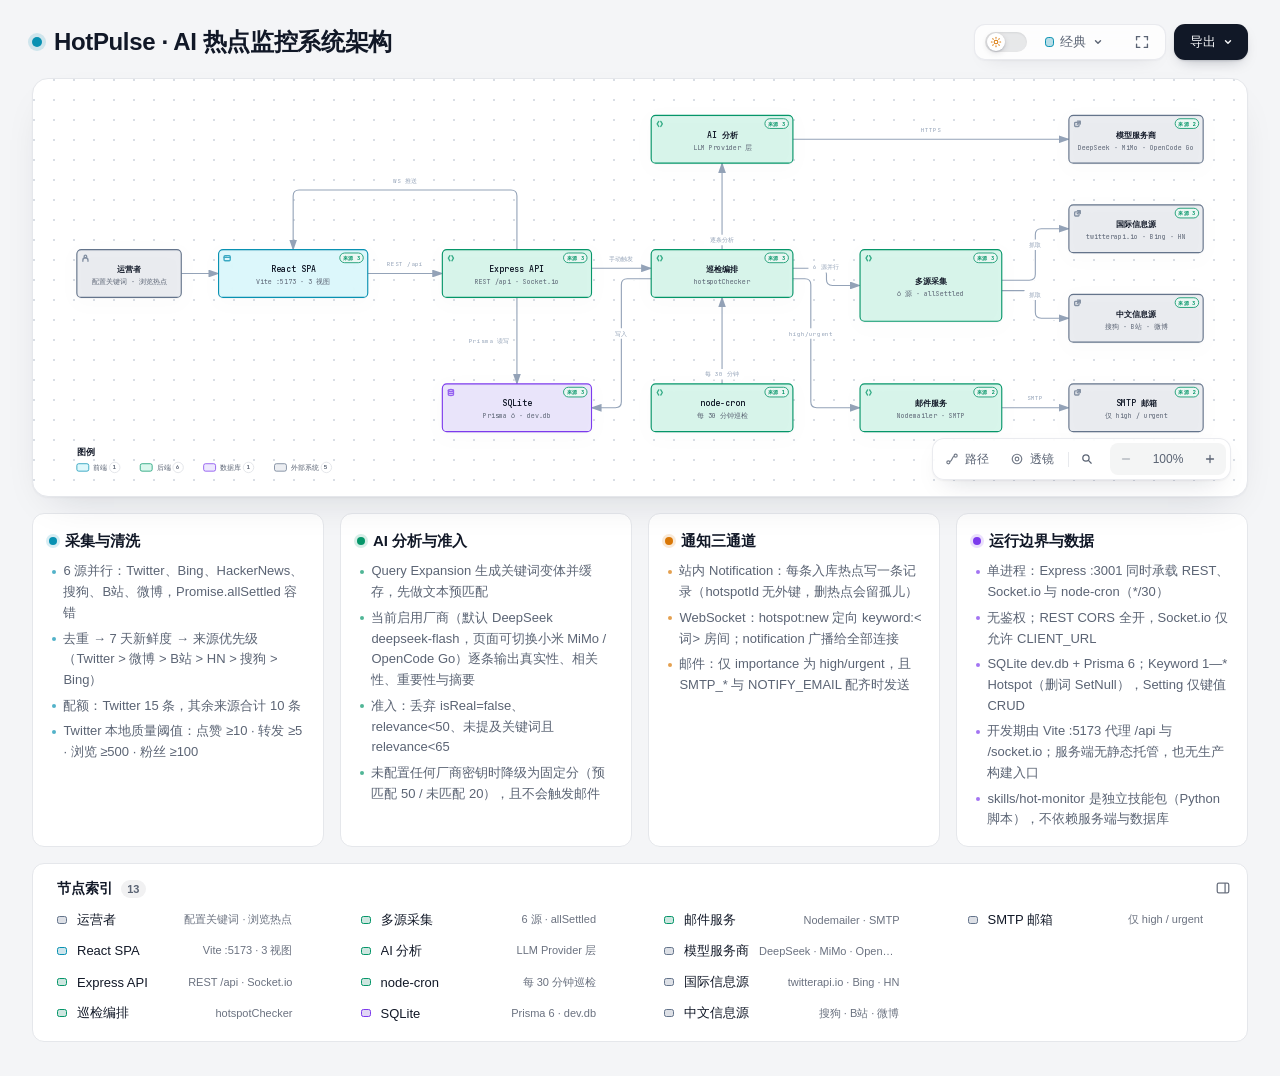
==== commit 4a051484: "feat: 实现多厂商大模型服务和邮件通知管理系统 - 新增多厂商大模型 Provider 层，支持 DeepSeek、小米 MiMo、OpenCode Go - 新增邮件通知配置管理，包含发件账户和" ====
--- a/docs/architecture/hotpulse-architecture.html
+++ b/docs/architecture/hotpulse-architecture.html
@@ -4982,7 +4982,7 @@
       </div>
     </div>
 
-    <script id="archify-source-evidence-data" type="application/json">{"schemaVersion":1,"verified":true,"repository":{"url":"git@github.com:JRLionel/monitor","revision":"aff0ade2cb2c9277d76b579607071456d15354d4","shortRevision":"aff0ade","label":"JRLionel/monitor","linkMode":"local-only"},"referenceCount":31,"nodes":{"spa":[{"path":"client/src/App.tsx","line":49,"endLine":66,"label":"三视图与状态"},{"path":"client/src/App.tsx","line":102,"endLine":135,"label":"订阅关键词 · WS 事件"},{"path":"client/src/services/socket.ts","line":1,"endLine":16,"label":"Socket.io 客户端"}],"api":[{"path":"server/src/index.ts","line":17,"endLine":49,"label":"路由与手动触发"},{"path":"server/src/index.ts","line":52,"endLine":67,"label":"Socket.io 房间"},{"path":"server/src/index.ts","line":83,"endLine":85,"label":"监听 :3001"}],"checker":[{"path":"server/src/jobs/hotspotChecker.ts","line":40,"endLine":57,"label":"巡检入口"},{"path":"server/src/jobs/hotspotChecker.ts","line":84,"endLine":91,"label":"6 源 allSettled"},{"path":"server/src/jobs/hotspotChecker.ts","line":156,"endLine":171,"label":"三层准入过滤"}],"collectors":[{"path":"server/src/jobs/hotspotChecker.ts","line":84,"endLine":91,"label":"6 源并发"},{"path":"server/src/services/search.ts","line":31,"endLine":34,"label":"搜索引擎限流器"},{"path":"server/src/services/chinaSearch.ts","line":31,"endLine":33,"label":"国内源限流器"}],"ai":[{"path":"server/src/services/ai.ts","line":1,"endLine":6,"label":"OpenRouter 客户端"},{"path":"server/src/services/ai.ts","line":33,"endLine":34,"label":"deepseek-v3.2"},{"path":"server/src/services/ai.ts","line":151,"endLine":165,"label":"无 Key 降级"}],"cron":[{"path":"server/src/index.ts","line":69,"endLine":78,"label":"*/30 定时触发"}],"store":[{"path":"server/prisma/schema.prisma","line":8,"endLine":11,"label":"SQLite 数据源"},{"path":"server/prisma/schema.prisma","line":13,"endLine":54,"label":"Keyword / Hotspot"},{"path":"server/prisma/schema.prisma","line":56,"endLine":70,"label":"Notification / Setting"}],"email":[{"path":"server/src/services/email.ts","line":18,"endLine":33,"label":"SMTP 连接配置"},{"path":"server/src/services/email.ts","line":56,"endLine":58,"label":"sendMail"}],"llm":[{"path":"server/src/services/ai.ts","line":33,"endLine":34,"label":"模型调用"},{"path":"server/src/services/ai.ts","line":168,"endLine":171,"label":"分析调用"}],"intl":[{"path":"server/src/services/twitter.ts","line":3,"endLine":3,"label":"twitterapi.io"},{"path":"server/src/services/search.ts","line":44,"endLine":44,"label":"Bing HTML"},{"path":"server/src/services/search.ts","line":206,"endLine":206,"label":"HN Algolia"}],"cn":[{"path":"server/src/services/chinaSearch.ts","line":46,"endLine":46,"label":"搜狗"},{"path":"server/src/services/chinaSearch.ts","line":178,"endLine":178,"label":"B站 API"},{"path":"server/src/services/chinaSearch.ts","line":346,"endLine":346,"label":"微博热搜"}],"smtp":[{"path":"server/src/services/email.ts","line":25,"endLine":33,"label":"SMTP 传输"},{"path":"server/src/services/email.ts","line":56,"endLine":60,"label":"收件人 NOTIFY_EMAIL"}]}}</script>
+    <script id="archify-source-evidence-data" type="application/json">{"schemaVersion":1,"verified":true,"repository":{"url":"git@github.com:JRLionel/monitor","revision":"aff0ade2cb2c9277d76b579607071456d15354d4","shortRevision":"aff0ade","label":"JRLionel/monitor","linkMode":"local-only"},"referenceCount":31,"nodes":{"spa":[{"path":"client/src/App.tsx","line":49,"endLine":66,"label":"三视图与状态"},{"path":"client/src/App.tsx","line":102,"endLine":135,"label":"订阅关键词 · WS 事件"},{"path":"client/src/services/socket.ts","line":1,"endLine":16,"label":"Socket.io 客户端"}],"api":[{"path":"server/src/index.ts","line":17,"endLine":49,"label":"路由与手动触发"},{"path":"server/src/index.ts","line":52,"endLine":67,"label":"Socket.io 房间"},{"path":"server/src/index.ts","line":83,"endLine":85,"label":"监听 :3001"}],"checker":[{"path":"server/src/jobs/hotspotChecker.ts","line":40,"endLine":57,"label":"巡检入口"},{"path":"server/src/jobs/hotspotChecker.ts","line":84,"endLine":91,"label":"6 源 allSettled"},{"path":"server/src/jobs/hotspotChecker.ts","line":156,"endLine":171,"label":"三层准入过滤"}],"collectors":[{"path":"server/src/jobs/hotspotChecker.ts","line":84,"endLine":91,"label":"6 源并发"},{"path":"server/src/services/search.ts","line":31,"endLine":34,"label":"搜索引擎限流器"},{"path":"server/src/services/chinaSearch.ts","line":31,"endLine":33,"label":"国内源限流器"}],"ai":[{"path":"server/src/services/ai.ts","line":1,"endLine":2,"label":"经 Provider 层调用"},{"path":"server/src/services/llm/catalog.ts","line":7,"endLine":88,"label":"三家厂商目录"},{"path":"server/src/services/ai.ts","line":151,"endLine":163,"label":"无 Key 降级"}],"cron":[{"path":"server/src/index.ts","line":69,"endLine":78,"label":"*/30 定时触发"}],"store":[{"path":"server/prisma/schema.prisma","line":8,"endLine":11,"label":"SQLite 数据源"},{"path":"server/prisma/schema.prisma","line":13,"endLine":54,"label":"Keyword / Hotspot"},{"path":"server/prisma/schema.prisma","line":56,"endLine":70,"label":"Notification / Setting"}],"email":[{"path":"server/src/services/email.ts","line":18,"endLine":33,"label":"SMTP 连接配置"},{"path":"server/src/services/email.ts","line":56,"endLine":58,"label":"sendMail"}],"llm":[{"path":"server/src/services/llm/openaiCompatible.ts","line":21,"endLine":88,"label":"OpenAI 兼容适配器"},{"path":"server/src/services/llm/registry.ts","line":94,"endLine":105,"label":"getChatProvider"}],"intl":[{"path":"server/src/services/twitter.ts","line":3,"endLine":3,"label":"twitterapi.io"},{"path":"server/src/services/search.ts","line":44,"endLine":44,"label":"Bing HTML"},{"path":"server/src/services/search.ts","line":206,"endLine":206,"label":"HN Algolia"}],"cn":[{"path":"server/src/services/chinaSearch.ts","line":46,"endLine":46,"label":"搜狗"},{"path":"server/src/services/chinaSearch.ts","line":178,"endLine":178,"label":"B站 API"},{"path":"server/src/services/chinaSearch.ts","line":346,"endLine":346,"label":"微博热搜"}],"smtp":[{"path":"server/src/services/email.ts","line":25,"endLine":33,"label":"SMTP 传输"},{"path":"server/src/services/email.ts","line":56,"endLine":60,"label":"收件人 NOTIFY_EMAIL"}]}}</script>
     <script id="archify-i18n-data" type="application/json">{"locale":"zh-CN","messages":{"viewer.kind.frontend":"前端","viewer.kind.backend":"后端","viewer.kind.database":"数据库","viewer.kind.cloud":"云服务","viewer.kind.security":"安全","viewer.kind.messagebus":"消息总线","viewer.kind.external":"外部系统","viewer.kind.neutral":"中性","viewer.kind.node":"节点","viewer.kind.start":"开始","viewer.kind.active":"活动","viewer.kind.waiting":"等待","viewer.kind.decision":"决策","viewer.kind.success":"成功","viewer.kind.failure":"失败","viewer.toolbar.actions":"图表操作","viewer.theme.toggle.title":"切换主题（T）","viewer.theme.toggle":"切换颜色主题","viewer.theme.dark":"深色","viewer.theme.light":"浅色","viewer.preset.choose.title":"选择视觉风格（S 循环切换）","viewer.preset.choose":"选择视觉风格","viewer.preset.style":"风格","viewer.preset.menu":"视觉风格","viewer.preset.identity":"视觉表达","viewer.preset.cycles":"循环切换","viewer.preset.classic":"经典","viewer.preset.classic.short":"经典","viewer.preset.classic.hint":"稳定的技术默认风格","viewer.preset.flow":"信号流","viewer.preset.flow.short":"流动","viewer.preset.flow.hint":"突出动态流向","viewer.preset.blueprint":"蓝图","viewer.preset.blueprint.hint":"工程评审","viewer.preset.editorial":"编辑风格","viewer.preset.editorial.hint":"适合发布与上线说明","viewer.preset.badge.signalFlow":"信号流","viewer.preset.badge.blueprint":"蓝图 / 修订 01","viewer.preset.badge.editorial":"编辑风格 / 现场笔记","viewer.preset.badge.editorialPlate":"ARCHIFY / 图版 04","viewer.preset.current":"当前视觉风格：{style}。选择视觉风格","viewer.motion.live":"动态","viewer.motion.still":"静态","viewer.motion.pause":"暂停动效","viewer.motion.resume":"恢复动效","viewer.motion.reduced":"已根据减少动态效果偏好暂停动效","viewer.motion.hidden":"页面不可见时已暂停动效","viewer.motion.yielding":"暂停动效；当前让位于{owner}","viewer.motion.yielding.title":"动态预览已启用 · 正在让位于{owner}","viewer.owner.route":"路径探测","viewer.owner.lens":"语义透镜","viewer.owner.relationship":"关系预览","viewer.owner.intent":"意图追踪","viewer.owner.focus":"语义聚焦","viewer.owner.legend":"图例预览","viewer.owner.reader":"读者交互","viewer.present.enter":"进入演示模式","viewer.present.enter.title":"演示模式（F）","viewer.present.exit":"退出演示模式","viewer.present.exit.title":"退出演示模式（F 或 Escape）","viewer.present.present":"演示","viewer.present.exit.label":"退出","viewer.export.button":"导出","viewer.export.button.title":"导出图表（E）","viewer.export.diagram":"导出图表","viewer.export.menu":"导出","viewer.export.subtitle":"便携、整洁的输出","viewer.export.share":"分享","viewer.export.shareCard":"分享卡片","viewer.export.routeShareCard":"路径分享卡片","viewer.export.reachShareCard":"可达范围分享卡片","viewer.export.copyDiagram":"复制图表","viewer.export.clipboardPng":"复制 PNG 到剪贴板","viewer.export.raster":"位图","viewer.export.image":"图像","viewer.export.lossless":"无损图像","viewer.export.compact":"紧凑图像","viewer.export.modern":"现代图像格式","viewer.export.vectorMotion":"矢量与动效","viewer.export.vectorMotion.heading":"矢量与动效","viewer.export.editable":"可编辑矢量图","viewer.export.svg.auto":"SVG · 自动","viewer.export.svg.auto.hint":"匹配宿主主题","viewer.export.svg.light":"SVG · 浅色","viewer.export.svg.light.hint":"始终浅色","viewer.export.svg.dark":"SVG · 深色","viewer.export.svg.dark.hint":"始终深色","viewer.export.motion6s":"6 秒动效","viewer.export.unsupported":"当前浏览器不支持","viewer.export.clipboardUnsupported":"当前浏览器不支持写入图片剪贴板","viewer.export.clipboardUnsupported.short":"此浏览器不支持写入图片剪贴板。","viewer.export.motionUnavailable":"当前浏览器无法录制动效","viewer.export.webmUnavailable":"当前浏览器不支持 WebM","viewer.export.failed":"导出失败：{message}","viewer.export.unknownVariant":"未知的分享卡片类型：{variant}","viewer.export.routeRequired":"请先追踪路径，再导出路径分享卡片","viewer.export.reachRequired":"请先追踪编写可达范围，再导出可达范围分享卡片","viewer.export.unknown":"未知错误","viewer.export.routeFailed":"路径分享卡片导出失败：{message}","viewer.export.reachFailed":"可达范围分享卡片导出失败：{message}","viewer.export.copyFailed":"复制失败：{message}","viewer.export.copiedPng":"已将 PNG 复制到剪贴板","viewer.export.downloadedRoute":"已下载路径分享卡片","viewer.export.downloadedReach":"已下载可达范围分享卡片","viewer.export.downloadedWebm":"已下载 WebM","viewer.export.recording":"正在录制 6 秒动效…","viewer.export.card.routeSummary.one":"路径：{source} → {target} · {count} 步","viewer.export.card.routeSummary.other":"路径：{source} → {target} · {count} 步","viewer.export.card.reachSummary":"从{origin}开始的编写{direction} · {nodes} · {links} · 最深 {hops}","viewer.export.card.node.one":"{count} 个节点","viewer.export.card.node.other":"{count} 个节点","viewer.export.card.link.one":"{count} 条连接","viewer.export.card.link.other":"{count} 条连接","viewer.export.card.hop.one":"{count} 跳","viewer.export.card.hop.other":"{count} 跳","viewer.export.card.routeBadge":"ARCHIFY · 路径 · {hops}","viewer.export.card.reachBadge":"ARCHIFY · {direction}可达范围","viewer.export.direction.upstream":"上游","viewer.export.direction.downstream":"下游","viewer.export.error.canvasUnavailable":"无法为{label}使用画布","viewer.export.error.contextUnavailable":"无法为{label}创建二维画布上下文","viewer.export.error.toBlobUnavailable":"{label}无法使用 canvas.toBlob","viewer.export.error.toBlobNull":"{label}的 canvas.toBlob 未返回数据","viewer.export.error.variantsCombined":"无法同时组合多种分享卡片类型","viewer.export.error.viewerState":"分享卡片导出无法移除临时 Viewer 状态","viewer.export.error.routeState":"路径卡片导出无法安全保留已解析路径","viewer.export.error.reachState":"可达范围卡片导出无法安全保留编写的可达范围","viewer.export.error.webmRequirements":"WebM 动效导出需要追踪动画及浏览器 MediaRecorder 支持","viewer.export.error.mediaRecorder":"MediaRecorder 录制失败","viewer.export.error.emptyWebm":"MediaRecorder 生成了空的 WebM","viewer.export.error.webmBackground":"无法为 WebM 导出加载 SVG 背景","viewer.guide.title":"探索此系统","viewer.focus.selectedNodes":"已选择 {count} 个节点","viewer.guide.eyebrow":"图表指南","viewer.guide.close":"关闭图表指南","viewer.guide.inspecting":"正在检查已编译语义","viewer.guide.actions":"图表探索操作","viewer.guide.find":"查找任意节点","viewer.guide.find.hint":"搜索标签、职责、类型和稳定 ID。","viewer.guide.route":"追踪路径","viewer.guide.route.aria":"追踪有向路径","viewer.guide.route.hint":"查看两个语义节点如何按编写方向连接。","viewer.guide.map":"查看完整系统","viewer.guide.map.hint":"打开带实时视口和稳定节点的语义雷达。","viewer.guide.lens":"比较语义类型","viewer.guide.lens.hint":"统计角色、显示流量并比较直接编写的连接。","viewer.guide.present":"进入演示模式","viewer.guide.present.hint":"让实时图表占满视口，同时不改变导出。","viewer.guide.shortcuts":"其他键盘快捷键","viewer.guide.shortcut.export":"导出","viewer.guide.shortcut.theme":"主题","viewer.guide.shortcut.style":"风格","viewer.guide.shortcut.reset":"重置","viewer.guide.shortcut.zoomIn":"放大","viewer.guide.shortcut.zoomOut":"缩小","viewer.guide.shortcut.close":"关闭","viewer.guide.facts":"{nodes} · {relationships}","viewer.guide.fact.node.one":"{count} 个语义节点","viewer.guide.fact.node.other":"{count} 个语义节点","viewer.guide.fact.relationship.one":"{count} 条关系","viewer.guide.fact.relationship.other":"{count} 条关系","viewer.guide.open":"打开图表指南","viewer.finder.title":"查找节点","viewer.finder.close":"关闭节点查找器","viewer.finder.placeholder":"搜索标签或 ID","viewer.finder.search":"搜索图表节点","viewer.finder.results":"图表节点","viewer.finder.empty":"没有匹配的节点","viewer.finder.result.focus":"聚焦{label}","viewer.finder.result.routeStart":"选择{label}作为路径起点","viewer.finder.result.routeTarget":"选择{label}作为路径终点，{links}","viewer.finder.status.empty":"没有匹配的节点","viewer.finder.status.count.one":"{count} 个匹配节点","viewer.finder.status.count.other":"{count} 个匹配节点","viewer.finder.noun.nodes":"个节点","viewer.finder.link.one":"{count} 条连接","viewer.finder.link.other":"{count} 条连接","viewer.finder.result.focus.one":"聚焦{label}，{count} 条相关连接","viewer.finder.result.focus.other":"聚焦{label}，{count} 条相关连接","viewer.finder.status.filtered":"{visible}/{available} {noun}","viewer.finder.status.all":"{available} {noun}","viewer.passport.eyebrow":"语义护照","viewer.passport.metadata":"节点元数据","viewer.passport.evidence":"已验证的源代码证据","viewer.passport.verified":"已验证来源","viewer.passport.verificationScope":"已按固定修订版本验证本地 Git 证据，未检查远程访问权限。","viewer.passport.reach":"编写可达范围","viewer.passport.reach.trace":"追踪编写的可达性","viewer.passport.upstream":"上游","viewer.passport.downstream":"下游","viewer.passport.upstream.trace":"追踪上游编写可达性","viewer.passport.downstream.trace":"追踪下游编写可达性","viewer.passport.close":"关闭语义护照","viewer.passport.move":"移动语义护照。可拖动、使用方向键移动，或按 Home 恢复自动位置。","viewer.passport.copy":"复制链接","viewer.passport.copy.focus":"复制聚焦节点的链接","viewer.passport.relations":"关系","viewer.passport.relations.show":"显示关联关系","viewer.passport.relations.hide":"隐藏关联关系","viewer.passport.relations.list":"关联关系","viewer.passport.copyRelation":"复制关系","viewer.passport.copyNode":"复制节点","viewer.passport.copyPinned":"复制固定关系的链接","viewer.passport.copySource":"复制来源节点的链接","viewer.passport.copy.focused.success":"已复制聚焦节点链接","viewer.passport.copy.pinned.success":"已复制固定关系链接","viewer.passport.copy.focused.failed":"无法复制聚焦节点链接","viewer.passport.copy.pinned.failed":"无法复制固定关系链接","viewer.passport.relationship.none":"没有关联关系","viewer.passport.relationship.count.one":"{count} 条关系","viewer.passport.relationship.count.other":"{count} 条关系","viewer.passport.relationship.show.one":"显示 {count} 条关联关系","viewer.passport.relationship.show.other":"显示 {count} 条关联关系","viewer.passport.relationship.summary":"{out} 条出向 · {in} 条入向{loops}","viewer.passport.relationship.loops":" · {count} 条自环","viewer.passport.relationship.explorer":"直接关系浏览器","viewer.passport.relationship.help":"使用方向键浏览关系。按 Enter 或空格键固定详情；按 Escape 清除。","viewer.passport.relationship.loopsBack":"回环","viewer.passport.relationship.connectsTo":"连接到","viewer.passport.relationship.connectsFrom":"连接自","viewer.passport.relationship.pinned":"已固定关系 · {from} → {to} · {label}","viewer.passport.relationship.inspect":"检查第 {index}/{total} 条关系：{from} 到 {to}，{label}。按 Enter 查看详情。","viewer.passport.relationship.group.out":"出向","viewer.passport.relationship.group.in":"入向","viewer.passport.relationship.group.loop":"自环","viewer.passport.relationship.row":"{group}：{relationship}，{neighbor}","viewer.passport.relationship.direction.out":"出 →","viewer.passport.relationship.direction.in":"← 入","viewer.passport.relationship.direction.loop":"自环","viewer.passport.sourceCount.one":"{count} 个已验证来源引用","viewer.passport.sourceCount.other":"{count} 个已验证来源引用","viewer.passport.sourceMarker":"来源","viewer.passport.beacon.one":"{count} 个已验证来源；聚焦此节点以检查","viewer.passport.beacon.other":"{count} 个已验证来源；聚焦此节点以检查","viewer.passport.repository.open":"打开已验证的仓库修订版本 {revision}","viewer.passport.source.open":"打开修订版本 {revision} 中已验证的来源 {path}","viewer.passport.source.openLink":"打开 ↗","viewer.passport.reach.upstream.one":"追踪 {count} 个上游编写节点","viewer.passport.reach.upstream.other":"追踪 {count} 个上游编写节点","viewer.passport.reach.downstream.one":"追踪 {count} 个下游编写节点","viewer.passport.reach.downstream.other":"追踪 {count} 个下游编写节点","viewer.passport.reach.noUpstream":"没有上游编写节点","viewer.passport.reach.noDownstream":"没有下游编写节点","viewer.passport.reach.status":"{direction} · {nodes} 个节点 · {links} 条连接 · 最深 {hops} 跳","viewer.route.eyebrow":"路径","viewer.route.start":"点击路径的起点","viewer.route.start.find":"查找起点","viewer.route.start.find.aria":"查找路径起点","viewer.route.copy":"复制链接","viewer.route.copy.aria":"复制已追踪路径的链接","viewer.route.clear":"清除","viewer.route.clear.aria":"清除路径探测","viewer.route.traced":"路径","viewer.route.pickTwo":"在图上点两个节点","viewer.route.pickOne":"在图上点一个节点","viewer.route.controls":"路径旅程控制","viewer.route.previous":"上一个路径位置","viewer.route.play":"播放路径旅程","viewer.route.pause":"暂停路径旅程","viewer.route.replay":"重播路径旅程","viewer.route.next":"下一个路径位置","viewer.route.journey":"旅程","viewer.route.pause.label":"暂停","viewer.route.replay.label":"重播","viewer.route.overview":"总览","viewer.route.overview.aria":"显示完整路径总览","viewer.route.instructions":"先点起点，再点终点，沿箭头方向找路。","viewer.route.destination":"从{label}出发，走到哪里？","viewer.route.destination.find":"查找目标","viewer.route.destination.find.aria":"查找可达的路径目标","viewer.route.differentDestination":"选择其他目标","viewer.route.distinct":"请选两个不同的节点。","viewer.route.unreachable":"走不到{label}","viewer.route.unreachable.detail":"沿箭头方向，从{source}走不到{target}。请选一个高亮节点。","viewer.route.start.instructions":"接着选终点，能走到的节点会亮起。","viewer.route.copy.success":"已复制路径链接","viewer.route.copy.failed":"无法复制路径链接","viewer.route.position":"路径位置 {index}/{total}：{label}","viewer.route.step":"第 {index}/{total} 步 · {phase} · {label}","viewer.route.motionRequired":"自动旅程需要动态模式","viewer.route.trigger.clear":"清除已追踪路径","viewer.route.overview.status":"{nodes} · {hops} · 最短路径","viewer.route.overview.node.one":"{count} 个节点","viewer.route.overview.node.other":"{count} 个节点","viewer.route.overview.hop.one":"{count} 步","viewer.route.overview.hop.other":"{count} 步","viewer.route.phase.playing":"播放中","viewer.route.phase.complete":"已完成","viewer.route.phase.inspecting":"检查中","viewer.route.destination.count.one":"有 {count} 个能走到的节点已高亮，点一下。","viewer.route.destination.count.other":"有 {count} 个能走到的节点已高亮，点一个。","viewer.route.noOutgoing":"这个节点没有向外的箭头。清除后换一个起点。","viewer.route.result.title":"{source} 到 {target}","viewer.route.finder.source.title":"选择路径起点","viewer.route.finder.source.placeholder":"搜索路径来源","viewer.route.finder.source.empty":"没有匹配的路径来源","viewer.route.finder.source.results":"可作为路径起点的节点","viewer.route.finder.source.noun":"个路径来源","viewer.route.finder.source.badge":"起点","viewer.route.finder.target.title":"从{label}出发的目标","viewer.route.finder.target.placeholder":"搜索可达目标","viewer.route.finder.target.empty":"没有匹配的可达目标","viewer.route.finder.target.results":"可达路径目标","viewer.route.finder.target.noun":"个可达目标","viewer.route.hop.one":"{count} 跳","viewer.route.hop.other":"{count} 跳","viewer.lens.eyebrow":"语义透镜","viewer.lens.title":"比较系统角色","viewer.lens.close":"关闭语义透镜","viewer.lens.instruction":"最多选择两种语义类型。选择一种可显示其真实流量；选择两种只比较直接编写的关系。","viewer.lens.kinds":"语义类型","viewer.lens.choose":"选择一种类型以检查其节点和相连关系。","viewer.lens.copy":"复制语义透镜链接","viewer.lens.clear":"清除语义透镜","viewer.lens.open":"打开语义透镜","viewer.lens.openActive":"打开当前语义透镜","viewer.lens.legend":"语义图例","viewer.lens.legend.inspect.one":"检查{label}，{count} 个节点","viewer.lens.legend.inspect.other":"检查{label}，{count} 个节点","viewer.lens.kind.count.one":"{label}，{count} 个节点","viewer.lens.kind.count.other":"{label}，{count} 个节点","viewer.lens.compare.one":"{first} → {second}：{forward} · {second} → {first}：{reverse} · 共 {count} 条直接关系","viewer.lens.compare.other":"{first} → {second}：{forward} · {second} → {first}：{reverse} · 共 {count} 条直接关系","viewer.lens.single":"{nodes} · {relationships} · 已连接节点保持可见","viewer.lens.node.one":"{count} 个{label}节点","viewer.lens.node.other":"{count} 个{label}节点","viewer.lens.relationship.one":"{count} 条相连关系","viewer.lens.relationship.other":"{count} 条相连关系","viewer.radar.title":"语义雷达","viewer.radar.building":"正在构建总览","viewer.radar.openFull":"打开完整语义雷达","viewer.radar.open":"打开雷达","viewer.radar.close":"关闭语义雷达","viewer.radar.surface":"图表总览。点击节点进行聚焦，或使用方向键平移。","viewer.radar.click":"点击节点","viewer.radar.drag":"拖动平移","viewer.radar.space":"语义雷达需要更多地图可见空间。","viewer.radar.nodes":"语义图表雷达节点","viewer.radar.focus":"从语义雷达聚焦{label}","viewer.radar.status":"{count} 个节点 · {viewport}","viewer.radar.fullMap":"{count} 个节点 · 完整地图","viewer.radar.compacted":"已收紧雷达，避免遮挡语义护照或地图控件。","viewer.radar.cancelWaiting":"取消等待更多地图空间的语义雷达","viewer.radar.needsSpace":"语义雷达需要更多可见地图空间","viewer.radar.viewport.full":"完整地图","viewer.radar.viewport.width":"宽度 {percent}%","viewer.radar.viewport.scale":"视口 {percent}%","viewer.nav.controls":"图表视图控制","viewer.nav.route":"追踪有向路径","viewer.nav.route.title":"追踪路径（R）","viewer.nav.route.short":"路径","viewer.nav.radar":"打开语义雷达","viewer.nav.radar.title":"语义雷达（M）","viewer.nav.radar.short":"地图","viewer.nav.lens":"打开语义透镜","viewer.nav.lens.title":"语义透镜（L）","viewer.nav.lens.short":"透镜","viewer.nav.find":"查找节点","viewer.nav.find.title":"查找节点（/）","viewer.outline.title":"节点索引","viewer.rail.show":"要点与索引","viewer.rail.controls":"侧栏","viewer.rail.collapse":"收起侧栏","viewer.rail.bottom":"移到图下方","viewer.rail.right":"移到图右侧","viewer.nav.guide":"打开图表指南","viewer.nav.guide.title":"图表指南（?）","viewer.nav.zoomOut":"缩小","viewer.nav.zoomOut.title":"缩小（-）","viewer.nav.reset":"重置图表视图","viewer.nav.reset.title":"重置视图（0）","viewer.nav.read":"阅读","viewer.nav.zoomIn":"放大","viewer.nav.zoomIn.title":"放大（+）","viewer.nav.camera":"{hint}。重置图表视图","viewer.nav.camera.title":"{semantic}{hint} · 重置视图（0）","viewer.nav.camera.semantic":"语义相机已启用 · ","viewer.nav.level.map":"概览","viewer.nav.level.read":"阅读","viewer.nav.level.full":"完整","viewer.nav.level.auto":"自动","viewer.nav.detail.map":"放大以显示关系标签和节点上下文","viewer.nav.detail.read":"再次放大以显示标签和注释","viewer.nav.detail.full":"完整图表详情","viewer.intent.summary":"{label}。{out} 条出向，{in} 条入向{loops}。共 {total} 条连接。按 Enter 查看详情。","viewer.intent.loops":"，{count} 条自环","viewer.common.copied":"已复制","viewer.common.copyFailed":"复制失败","viewer.common.copyLink":"复制链接","viewer.common.clear":"清除","viewer.common.close":"关闭"}}</script>
     <!-- Main Diagram -->
     <div class="diagram-container" data-detail-level="read"
@@ -5129,15 +5129,15 @@
         <text data-detail="context" x="1185" y="272" class="t-muted" font-size="9" text-anchor="middle">6 源 · allSettled</text>
         </g>
 
-        <g id="node-ai" data-node-id="ai" data-node-label="AI 分析" tabindex="0" role="button" aria-label="聚焦AI 分析，OpenRouter SDK, 架构组件" aria-pressed="false" data-node-kind="backend" data-node-sublabel="OpenRouter SDK" data-node-context="架构组件">
-          <title>AI 分析 · OpenRouter SDK · 架构组件</title>
+        <g id="node-ai" data-node-id="ai" data-node-label="AI 分析" tabindex="0" role="button" aria-label="聚焦AI 分析，LLM Provider 层, 架构组件" aria-pressed="false" data-node-kind="backend" data-node-sublabel="LLM Provider 层" data-node-context="架构组件">
+          <title>AI 分析 · LLM Provider 层 · 架构组件</title>
           <rect x="810" y="30" width="190" height="64" rx="6" class="c-mask"/>
           <rect x="810" y="30" width="190" height="64" rx="6" class="c-backend" stroke-width="1.5"/>
           <g aria-hidden="true" data-semantic-sigil="backend" class="semantic-sigil s-backend" transform="translate(816 36) scale(0.6875)">
             <path d="M6 3 3 8l3 5M10 3l3 5-3 5"/>
           </g>
           <text data-node-label="" data-detail-anchor="" x="905" y="60" class="t-primary" font-size="11" font-weight="600" text-anchor="middle">AI 分析</text>
-        <text data-detail="context" x="905" y="76" class="t-muted" font-size="9" text-anchor="middle">OpenRouter SDK</text>
+        <text data-detail="context" x="905" y="76" class="t-muted" font-size="9" text-anchor="middle">LLM Provider 层</text>
         </g>
 
         <g id="node-cron" data-node-id="cron" data-node-label="node-cron" tabindex="0" role="button" aria-label="聚焦node-cron，每 30 分钟巡检, 架构组件" aria-pressed="false" data-node-kind="backend" data-node-sublabel="每 30 分钟巡检" data-node-context="架构组件">
@@ -5174,16 +5174,16 @@
         <text data-detail="context" x="1185" y="436" class="t-muted" font-size="9" text-anchor="middle">Nodemailer · SMTP</text>
         </g>
 
-        <g id="node-llm" data-node-id="llm" data-node-label="OpenRouter" tabindex="0" role="button" aria-label="聚焦OpenRouter，deepseek-v3.2, 架构组件" aria-pressed="false" data-node-kind="external" data-node-sublabel="deepseek-v3.2" data-node-context="架构组件">
-          <title>OpenRouter · deepseek-v3.2 · 架构组件</title>
+        <g id="node-llm" data-node-id="llm" data-node-label="模型服务商" tabindex="0" role="button" aria-label="聚焦模型服务商，DeepSeek · MiMo · OpenCode Go, 架构组件" aria-pressed="false" data-node-kind="external" data-node-sublabel="DeepSeek · MiMo · OpenCode Go" data-node-context="架构组件">
+          <title>模型服务商 · DeepSeek · MiMo · OpenCode Go · 架构组件</title>
           <rect x="1370" y="30" width="180" height="64" rx="6" class="c-mask"/>
           <rect x="1370" y="30" width="180" height="64" rx="6" class="c-external" stroke-width="1.5"/>
           <g aria-hidden="true" data-semantic-sigil="external" class="semantic-sigil s-external" transform="translate(1376 36) scale(0.6875)">
             <rect x="2.5" y="5" width="8.5" height="8" rx="1.5"/>
             <path d="M8 2.5h5.5V8M13.5 2.5 7.5 8.5"/>
           </g>
-          <text data-node-label="" data-detail-anchor="" x="1460" y="60" class="t-primary" font-size="11" font-weight="600" text-anchor="middle">OpenRouter</text>
-        <text data-detail="context" x="1460" y="76" class="t-muted" font-size="9" text-anchor="middle">deepseek-v3.2</text>
+          <text data-node-label="" data-detail-anchor="" x="1460" y="60" class="t-primary" font-size="11" font-weight="600" text-anchor="middle">模型服务商</text>
+        <text data-detail="context" x="1460" y="76" class="t-muted" font-size="9" text-anchor="middle">DeepSeek · MiMo · OpenCode Go</text>
         </g>
 
         <g id="node-intl" data-node-id="intl" data-node-label="国际信息源" tabindex="0" role="button" aria-label="聚焦国际信息源，twitterapi.io · Bing · HN, 架构组件" aria-pressed="false" data-node-kind="external" data-node-sublabel="twitterapi.io · Bing · HN" data-node-context="架构组件">
@@ -5496,9 +5496,9 @@
         </div>
         <ul>
           <li>Query Expansion 生成关键词变体并缓存，先做文本预匹配</li>
-          <li>OpenRouter（deepseek-v3.2）逐条输出真实性、相关性、重要性与摘要</li>
+          <li>当前启用厂商（默认 DeepSeek deepseek-flash，页面可切换小米 MiMo / OpenCode Go）逐条输出真实性、相关性、重要性与摘要</li>
           <li>准入：丢弃 isReal=false、relevance&lt;50、未提及关键词且 relevance&lt;65</li>
-          <li>无 OPENROUTER_API_KEY 时降级为固定分（预匹配 50 / 未匹配 20），且不会触发邮件</li>
+          <li>未配置任何厂商密钥时降级为固定分（预匹配 50 / 未匹配 20），且不会触发邮件</li>
         </ul>
       </div>
 
